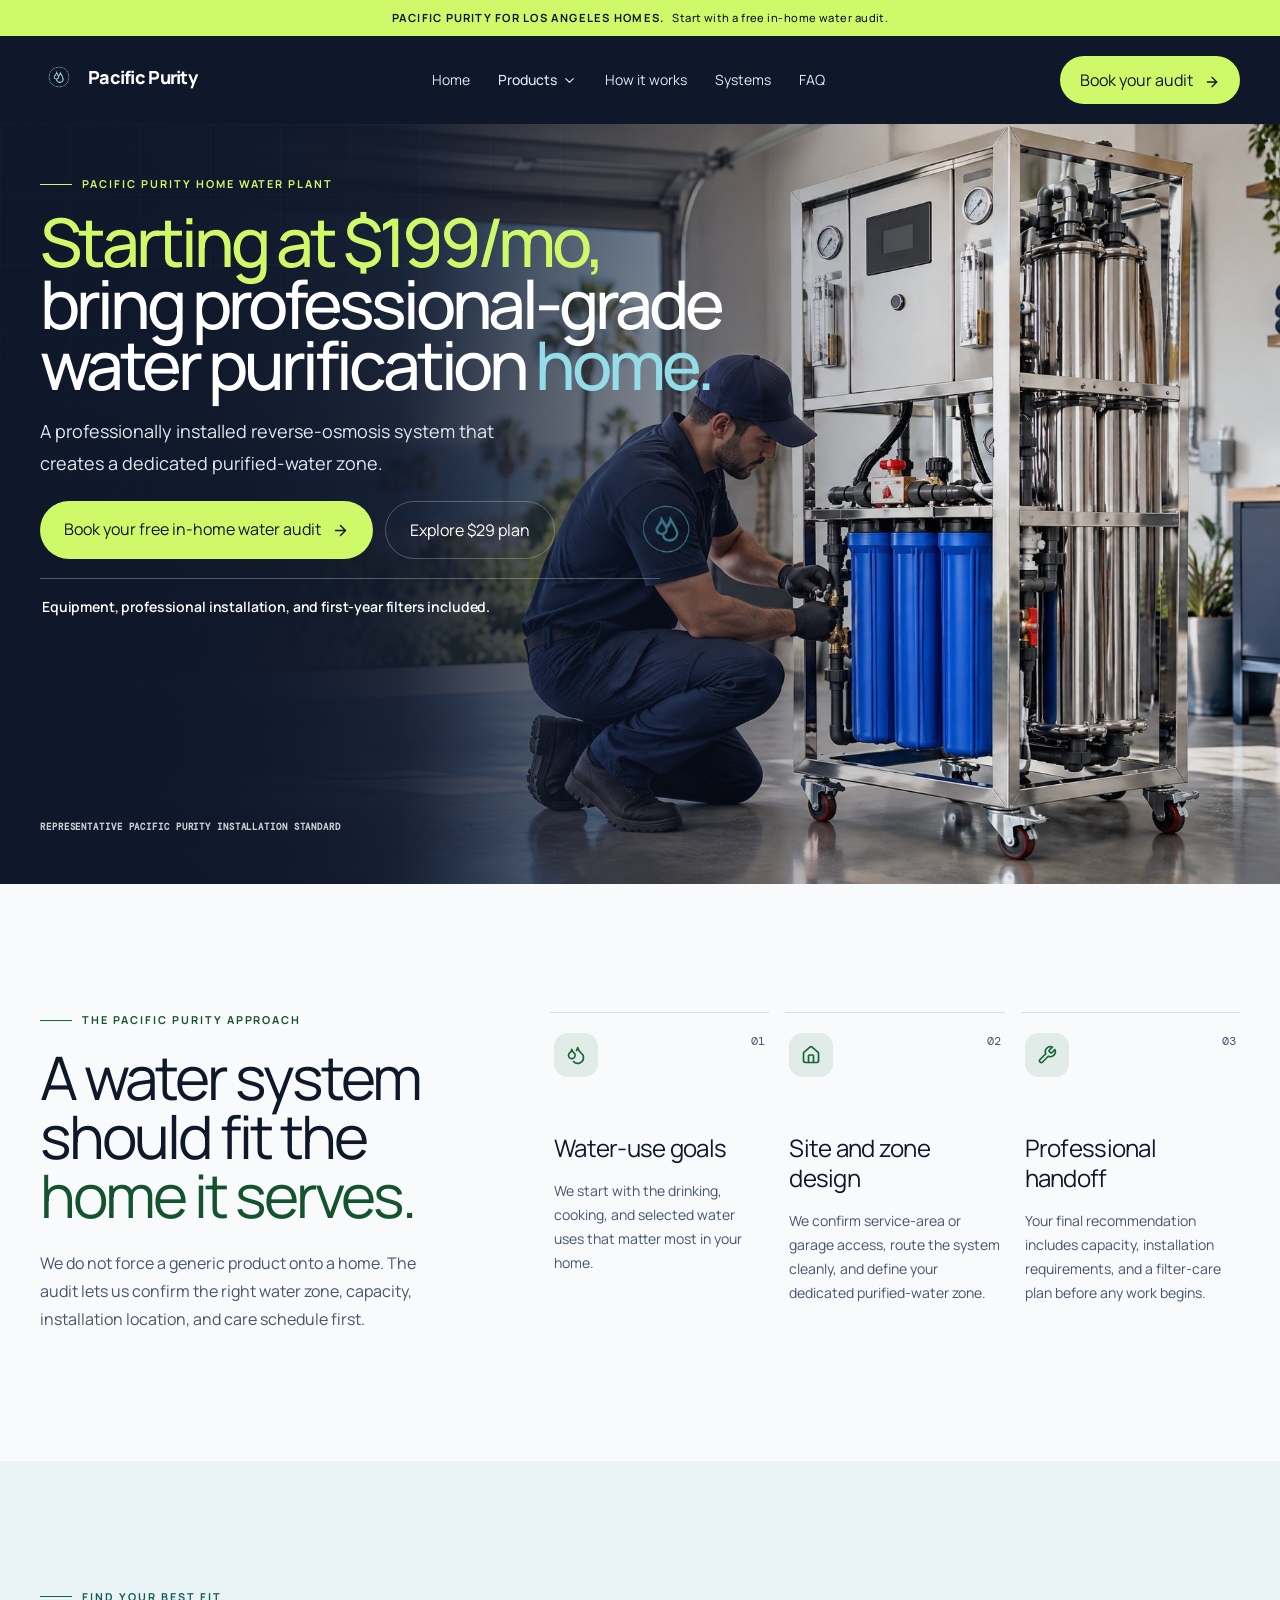
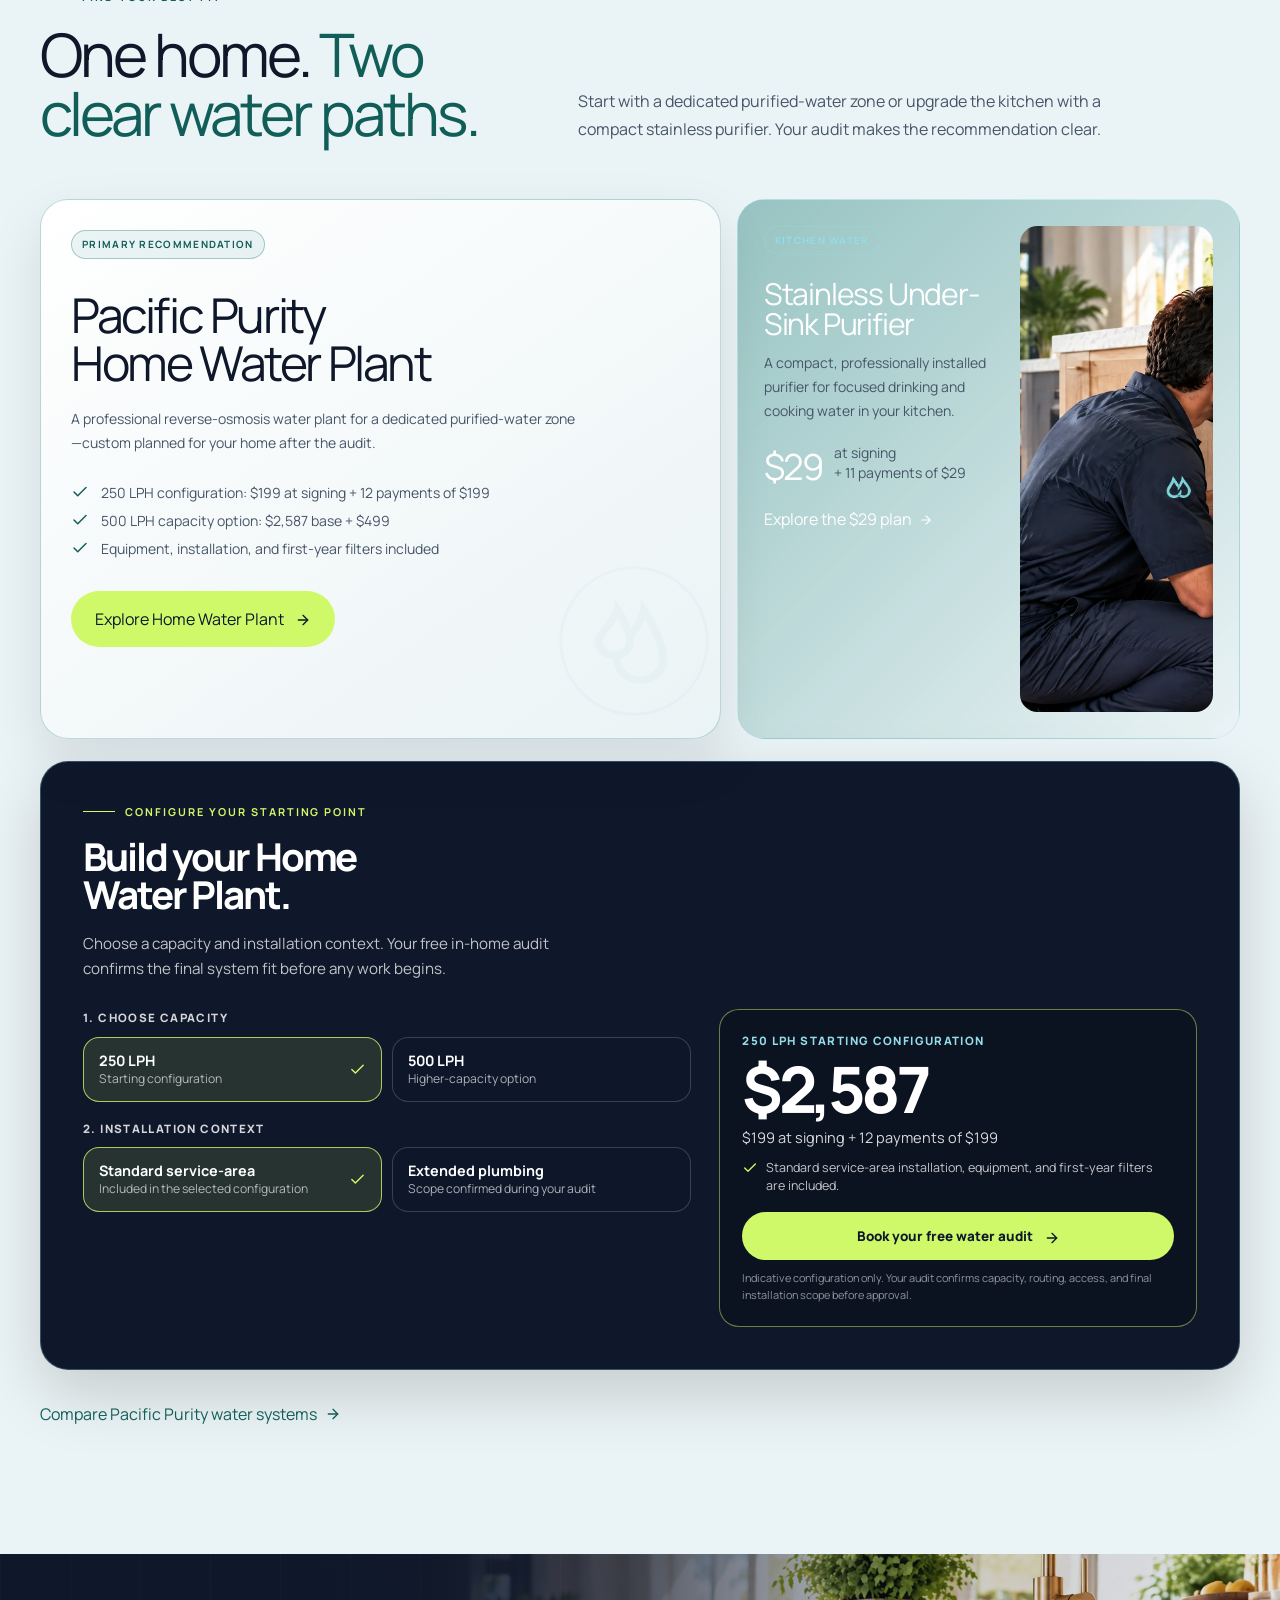
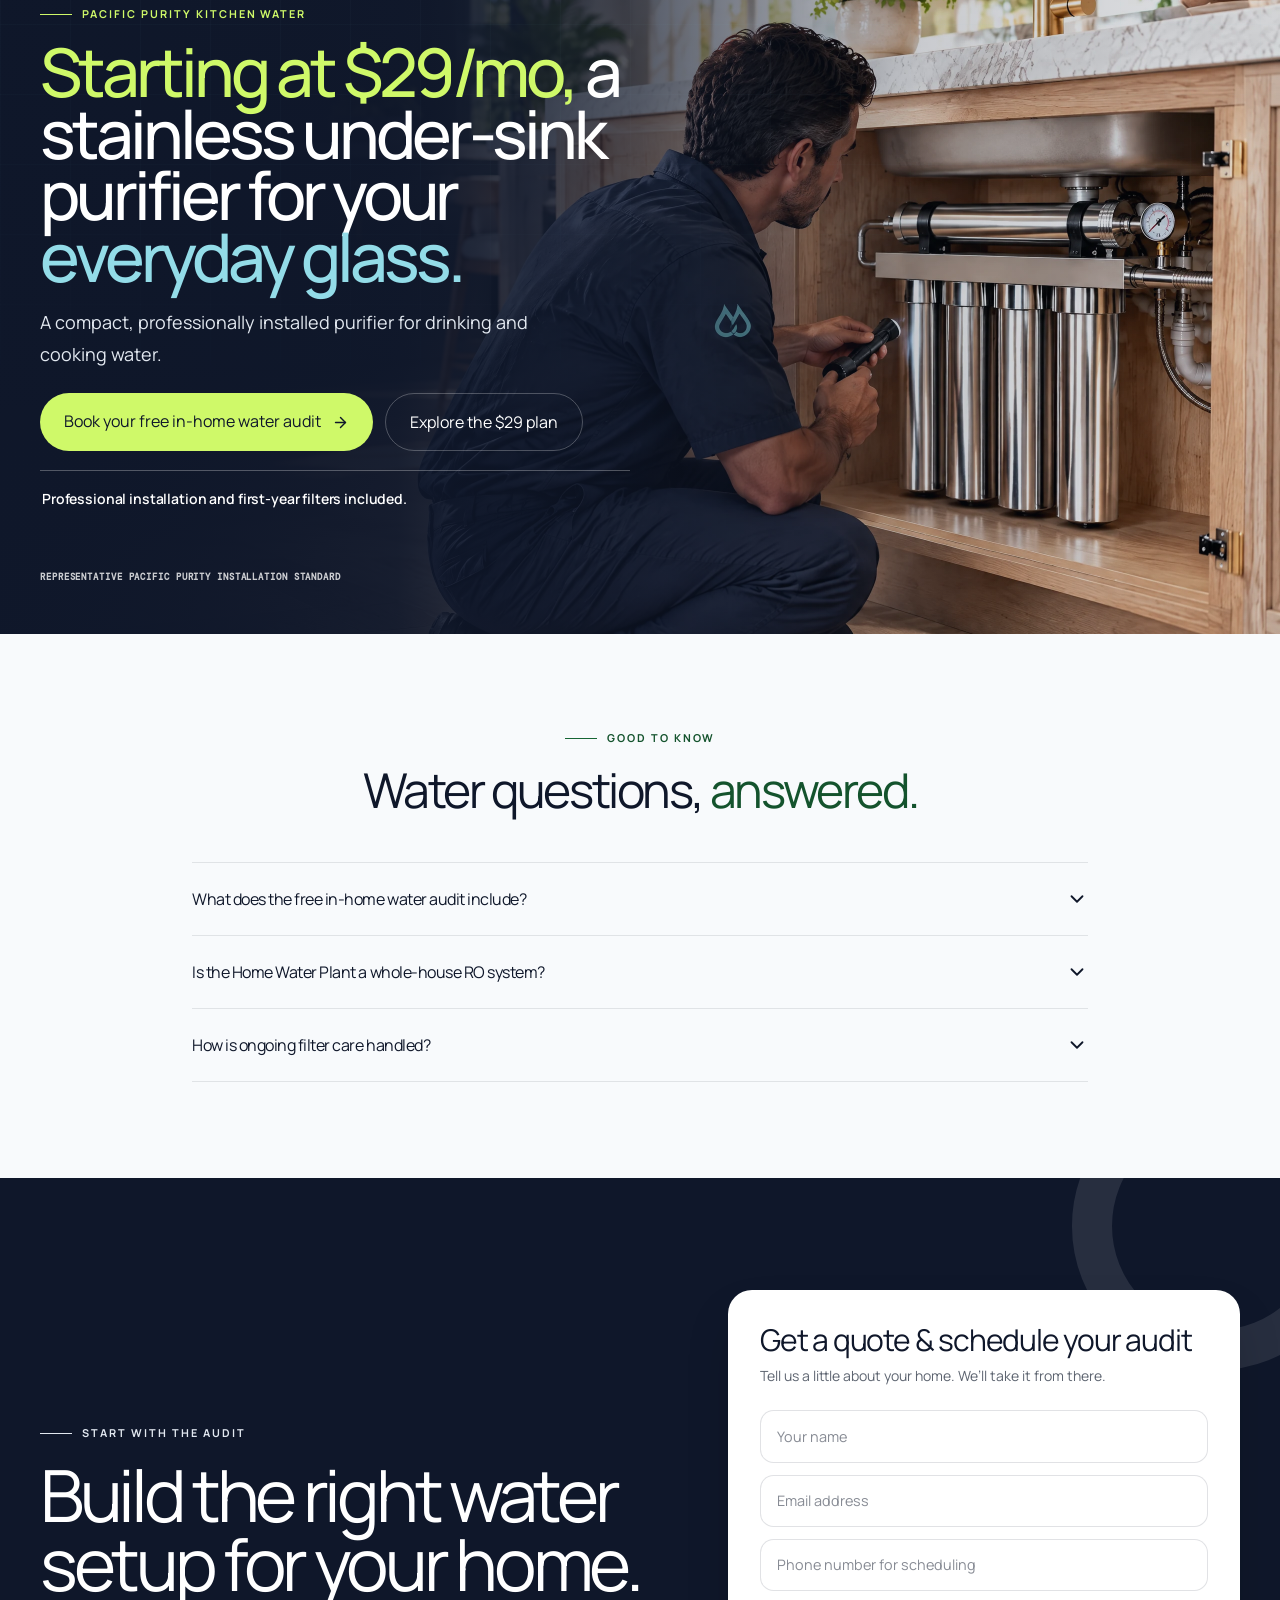
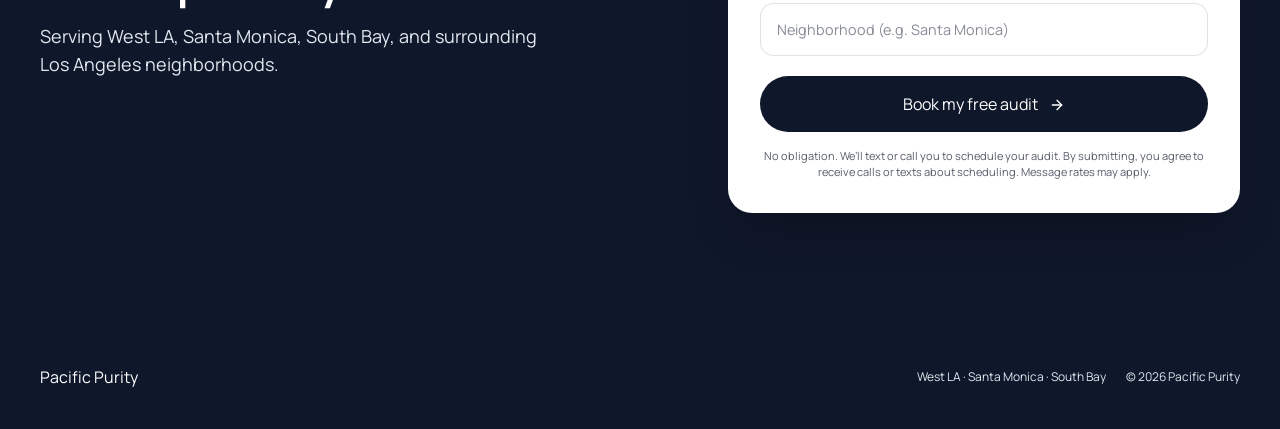
==== products/home-water-plant/index.html @ abddb2cb "Refresh Home Water Plant calculator route Refreshes the pre-rendered product route to the verified c" ====
<!doctype html>
<html lang="en-US">
  <head>
    <meta charset="UTF-8" />
    <meta name="viewport" content="width=device-width, initial-scale=1.0" />
    <meta name="theme-color" content="#0F172A" />
    <meta name="description" content="Pacific Purity installs 250 or 500 LPH Home Water Plants in Los Angeles. Start at $199/mo with $199 at signing + 12 payments of $199 ($2,587 total)." />
    
    
    <title>Home Water Plant 250/500 LPH in Los Angeles | Pacific Purity</title>
    <script type="module" crossorigin src="/assets/index-Bk1wmmDY.js"></script>
    <link rel="stylesheet" crossorigin href="/assets/index-Cd5z5xtG.css">
  
    <link rel="canonical" href="https://pacificpurity.com/products/home-water-plant" />
    <meta property="og:type" content="website" />
    <meta property="og:site_name" content="Pacific Purity" />
    <meta property="og:title" content="Home Water Plant 250/500 LPH in Los Angeles | Pacific Purity" />
    <meta property="og:description" content="Pacific Purity installs 250 or 500 LPH Home Water Plants in Los Angeles. Start at $199/mo with $199 at signing + 12 payments of $199 ($2,587 total)." />
    <meta property="og:url" content="https://pacificpurity.com/products/home-water-plant" />
    <meta property="og:image" content="https://pacificpurity.com/manus-storage/pacific-purity-home-water-plant-social.jpg" />
    <meta property="og:image:alt" content="Pacific Purity Home Water Plant" />
    <meta name="twitter:card" content="summary_large_image" />
    <meta name="twitter:title" content="Home Water Plant 250/500 LPH in Los Angeles | Pacific Purity" />
    <meta name="twitter:description" content="Pacific Purity installs 250 or 500 LPH Home Water Plants in Los Angeles. Start at $199/mo with $199 at signing + 12 payments of $199 ($2,587 total)." />
    <meta name="twitter:image" content="https://pacificpurity.com/manus-storage/pacific-purity-home-water-plant-social.jpg" />
    <script type="application/ld+json">{"@context":"https://schema.org","@graph":[{"@type":"Organization","@id":"https://pacificpurity.com/#organization","name":"Pacific Purity","url":"https://pacificpurity.com","logo":"https://pacificpurity.com/manus-storage/pacific-purity-double-droplet.png","areaServed":["Los Angeles","West Los Angeles","Santa Monica","South Bay"],"description":"Pacific Purity designs and installs residential water purification and water-treatment systems for Los Angeles homes."},{"@type":"Service","name":"Pacific Purity Home Water Plant installation","serviceType":"Residential water purification installation","provider":{"@id":"https://pacificpurity.com/#organization"},"areaServed":["Los Angeles","West Los Angeles","Santa Monica","South Bay"],"description":"Pacific Purity installs 250 or 500 LPH Home Water Plants in Los Angeles. Start at $199/mo with $199 at signing + 12 payments of $199 ($2,587 total).","offers":{"@type":"Offer","price":"2587","priceCurrency":"USD","availability":"https://schema.org/InStock","description":"Home Water Plant 250 LPH: $199 at signing plus 12 payments of $199, $2,587 total. Professional installation and first-year filters included.","url":"https://pacificpurity.com/products/home-water-plant"}},{"@type":"Product","name":"Pacific Purity Home Water Plant","description":"A professionally installed residential reverse-osmosis system for a dedicated purified-water zone, configured after an in-home water audit.","image":"https://pacificpurity.com/manus-storage/pacific-purity-home-water-plant-social.jpg","category":"Residential water purification system","brand":{"@id":"https://pacificpurity.com/#organization"},"additionalProperty":[{"@type":"PropertyValue","name":"Capacity options","value":"250 LPH or 500 LPH"},{"@type":"PropertyValue","name":"Installation","value":"Professional in-home installation"},{"@type":"PropertyValue","name":"Included filter care","value":"First year of filters included"},{"@type":"PropertyValue","name":"Water coverage","value":"Dedicated purified-water zone selected during the audit"}],"offers":[{"@type":"Offer","name":"Home Water Plant 250 LPH","price":"2587","priceCurrency":"USD","availability":"https://schema.org/InStock","itemCondition":"https://schema.org/NewCondition","description":"$199 at signing plus 12 payments of $199; $2,587 total. Equipment, professional installation, and first-year filters included.","url":"https://pacificpurity.com/products/home-water-plant"},{"@type":"Offer","name":"Home Water Plant 500 LPH Capacity Option","price":"3086","priceCurrency":"USD","availability":"https://schema.org/InStock","itemCondition":"https://schema.org/NewCondition","description":"$2,587 base configuration plus a $499 500 LPH capacity option; $3,086 total. Selected after the in-home audit and customer approval.","url":"https://pacificpurity.com/products/home-water-plant"}]},{"@type":"BreadcrumbList","itemListElement":[{"@type":"ListItem","position":1,"name":"Home","item":"https://pacificpurity.com/"},{"@type":"ListItem","position":2,"name":"Home Water Plant 250/500 LPH in Los Angeles","item":"https://pacificpurity.com/products/home-water-plant"}]},{"@type":"FAQPage","mainEntity":[{"@type":"Question","name":"Does the Home Water Plant purify every fixture in my house?","acceptedAnswer":{"@type":"Answer","text":"The Pacific Purity Home Water Plant creates a dedicated purified-water zone. During the in-home audit, we confirm which fixtures and uses belong in that zone and design the route around your home."}},{"@type":"Question","name":"How do I choose 250 LPH or 500 LPH?","acceptedAnswer":{"@type":"Answer","text":"Your audit reviews the selected water uses, plumbing route, available service space, and water conditions. We recommend 250 LPH or 500 LPH only after evaluating the home."}},{"@type":"Question","name":"How is the 500 LPH capacity option priced?","acceptedAnswer":{"@type":"Answer","text":"The 500 LPH capacity option is $2,587 for the 250 LPH base configuration plus $499 for capacity, or $3,086 total. It is selected only after the audit and your approval."}}]}]}</script>
  </head>
  <body>
    <div id="root"></div>
  </body>
</html>
---- assets/index-Cd5z5xtG.css ----
@import"https://fonts.googleapis.com/css2?family=DM+Mono:wght@400;500&family=Manrope:wght@400;500;600;700;800&display=swap";@layer components;@layer properties{@supports (((-webkit-hyphens:none)) and (not (margin-trim:inline))) or ((-moz-orient:inline) and (not (color:rgb(from red r g b)))){*,:before,:after,::backdrop{--tw-divide-y-reverse:0;--tw-border-style:solid;--tw-leading:initial;--tw-font-weight:initial;--tw-tracking:initial;--tw-shadow:0 0 #0000;--tw-shadow-color:initial;--tw-shadow-alpha:100%;--tw-inset-shadow:0 0 #0000;--tw-inset-shadow-color:initial;--tw-inset-shadow-alpha:100%;--tw-ring-color:initial;--tw-ring-shadow:0 0 #0000;--tw-inset-ring-color:initial;--tw-inset-ring-shadow:0 0 #0000;--tw-ring-inset:initial;--tw-ring-offset-width:0px;--tw-ring-offset-color:#fff;--tw-ring-offset-shadow:0 0 #0000;--tw-blur:initial;--tw-brightness:initial;--tw-contrast:initial;--tw-grayscale:initial;--tw-hue-rotate:initial;--tw-invert:initial;--tw-opacity:initial;--tw-saturate:initial;--tw-sepia:initial;--tw-drop-shadow:initial;--tw-drop-shadow-color:initial;--tw-drop-shadow-alpha:100%;--tw-drop-shadow-size:initial;--tw-backdrop-blur:initial;--tw-backdrop-brightness:initial;--tw-backdrop-contrast:initial;--tw-backdrop-grayscale:initial;--tw-backdrop-hue-rotate:initial;--tw-backdrop-invert:initial;--tw-backdrop-opacity:initial;--tw-backdrop-saturate:initial;--tw-backdrop-sepia:initial;--tw-translate-x:0;--tw-translate-y:0;--tw-translate-z:0;--tw-animation-delay:0s;--tw-animation-direction:normal;--tw-animation-duration:initial;--tw-animation-fill-mode:none;--tw-animation-iteration-count:1;--tw-enter-blur:0;--tw-enter-opacity:1;--tw-enter-rotate:0;--tw-enter-scale:1;--tw-enter-translate-x:0;--tw-enter-translate-y:0;--tw-exit-blur:0;--tw-exit-opacity:1;--tw-exit-rotate:0;--tw-exit-scale:1;--tw-exit-translate-x:0;--tw-exit-translate-y:0}}}@layer theme{:root,:host{--color-slate-600:oklch(44.6% .043 257.281);--color-white:#fff;--spacing:.25rem;--container-sm:24rem;--container-md:28rem;--container-lg:32rem;--container-xl:36rem;--container-2xl:42rem;--container-4xl:56rem;--container-5xl:64rem;--container-7xl:80rem;--text-xs:.75rem;--text-xs--line-height:calc(1 / .75);--text-sm:.875rem;--text-sm--line-height:calc(1.25 / .875);--text-base:1rem;--text-base--line-height: 1.5 ;--text-lg:1.125rem;--text-lg--line-height:calc(1.75 / 1.125);--text-xl:1.25rem;--text-xl--line-height:calc(1.75 / 1.25);--text-2xl:1.5rem;--text-2xl--line-height:calc(2 / 1.5);--text-3xl:1.875rem;--text-3xl--line-height: 1.2 ;--text-4xl:2.25rem;--text-4xl--line-height:calc(2.5 / 2.25);--text-5xl:3rem;--text-5xl--line-height:1;--text-6xl:3.75rem;--text-6xl--line-height:1;--text-7xl:4.5rem;--text-7xl--line-height:1;--text-8xl:6rem;--text-8xl--line-height:1;--font-weight-medium:500;--font-weight-semibold:600;--font-weight-bold:700;--leading-tight:1.25;--radius-2xl:1rem;--radius-3xl:1.5rem;--blur-md:12px;--default-transition-duration:.15s;--default-transition-timing-function:cubic-bezier(.4, 0, .2, 1);--default-font-family:"Manrope", sans-serif;--default-mono-font-family:"DM Mono", monospace}}@layer base{*,:after,:before,::backdrop{box-sizing:border-box;border:0 solid;margin:0;padding:0}::file-selector-button{box-sizing:border-box;border:0 solid;margin:0;padding:0}html,:host{-webkit-text-size-adjust:100%;tab-size:4;line-height:1.5;font-family:var(--default-font-family,-apple-system, BlinkMacSystemFont, "Segoe UI", Roboto, "Helvetica Neue", "Noto Sans", Arial, sans-serif, "Apple Color Emoji", "Segoe UI Emoji", "Segoe UI Symbol", "Noto Color Emoji");font-feature-settings:var(--default-font-feature-settings,normal);font-variation-settings:var(--default-font-variation-settings,normal);-webkit-tap-highlight-color:transparent}hr{height:0;color:inherit;border-top-width:1px}abbr:where([title]){-webkit-text-decoration:underline dotted;text-decoration:underline dotted}h1,h2,h3,h4,h5,h6{font-size:inherit;font-weight:inherit}a{color:inherit;-webkit-text-decoration:inherit;text-decoration:inherit}b,strong{font-weight:bolder}code,kbd,samp,pre{font-family:var(--default-mono-font-family,ui-monospace, SFMono-Regular, Menlo, Monaco, Consolas, "Liberation Mono", "Courier New", monospace);font-feature-settings:var(--default-mono-font-feature-settings,normal);font-variation-settings:var(--default-mono-font-variation-settings,normal);font-size:1em}small{font-size:80%}sub,sup{vertical-align:baseline;font-size:75%;line-height:0;position:relative}sub{bottom:-.25em}sup{top:-.5em}table{text-indent:0;border-color:inherit;border-collapse:collapse}:-moz-focusring:where(:not(iframe)){outline:auto}progress{vertical-align:baseline}summary{display:list-item}ol,ul,menu{list-style:none}img,svg,video,canvas,audio,iframe,embed,object{vertical-align:middle;display:block}img,video{max-width:100%;height:auto}button,input,select,optgroup,textarea{font:inherit;font-feature-settings:inherit;font-variation-settings:inherit;letter-spacing:inherit;color:inherit;opacity:1;background-color:#0000;border-radius:0}::file-selector-button{font:inherit;font-feature-settings:inherit;font-variation-settings:inherit;letter-spacing:inherit;color:inherit;opacity:1;background-color:#0000;border-radius:0}:where(select:is([multiple],[size])) optgroup{font-weight:bolder}:where(select:is([multiple],[size])) optgroup option{padding-inline-start:20px}::file-selector-button{margin-inline-end:4px}::placeholder{opacity:1}@supports (not ((-webkit-appearance:-apple-pay-button))) or (contain-intrinsic-size:1px){::placeholder{color:currentColor}@supports (color:color-mix(in lab,red,red)){::placeholder{color:color-mix(in oklab,currentcolor 50%,transparent)}}}textarea{resize:vertical}::-webkit-search-decoration{-webkit-appearance:none}::-webkit-date-and-time-value{min-height:1lh;text-align:inherit}::-webkit-datetime-edit{display:inline-flex}::-webkit-datetime-edit-fields-wrapper{padding:0}::-webkit-datetime-edit{padding-block:0}::-webkit-datetime-edit-year-field{padding-block:0}::-webkit-datetime-edit-month-field{padding-block:0}::-webkit-datetime-edit-day-field{padding-block:0}::-webkit-datetime-edit-hour-field{padding-block:0}::-webkit-datetime-edit-minute-field{padding-block:0}::-webkit-datetime-edit-second-field{padding-block:0}::-webkit-datetime-edit-millisecond-field{padding-block:0}::-webkit-datetime-edit-meridiem-field{padding-block:0}::-webkit-calendar-picker-indicator{line-height:1}:-moz-ui-invalid{box-shadow:none}button,input:where([type=button],[type=reset],[type=submit]){appearance:button}::file-selector-button{appearance:button}::-webkit-inner-spin-button{height:auto}::-webkit-outer-spin-button{height:auto}[hidden]:where(:not([hidden=until-found])){display:none!important}}@layer utilities{.absolute{position:absolute}.relative{position:relative}.inset-0{inset:0}.-top-24{top:calc(var(--spacing) * -24)}.-right-20{right:calc(var(--spacing) * -20)}.bottom-6{bottom:calc(var(--spacing) * 6)}.left-4{left:calc(var(--spacing) * 4)}.isolate{isolation:isolate}.z-10{z-index:10}.mx-5{margin-inline:calc(var(--spacing) * 5)}.mx-auto{margin-inline:auto}.mt-2{margin-top:calc(var(--spacing) * 2)}.mt-3{margin-top:calc(var(--spacing) * 3)}.mt-4{margin-top:calc(var(--spacing) * 4)}.mt-5{margin-top:calc(var(--spacing) * 5)}.mt-6{margin-top:calc(var(--spacing) * 6)}.mt-7{margin-top:calc(var(--spacing) * 7)}.mt-8{margin-top:calc(var(--spacing) * 8)}.mt-9{margin-top:calc(var(--spacing) * 9)}.mt-10{margin-top:calc(var(--spacing) * 10)}.mt-12{margin-top:calc(var(--spacing) * 12)}.mt-14{margin-top:calc(var(--spacing) * 14)}.mb-1{margin-bottom:var(--spacing)}.mb-2{margin-bottom:calc(var(--spacing) * 2)}.mb-4{margin-bottom:calc(var(--spacing) * 4)}.mb-14{margin-bottom:calc(var(--spacing) * 14)}.ml-1{margin-left:var(--spacing)}.ml-2{margin-left:calc(var(--spacing) * 2)}.block{display:block}.flex{display:flex}.grid{display:grid}.hidden{display:none}.inline{display:inline}.inline-block{display:inline-block}.inline-flex{display:inline-flex}.aspect-\[4\/3\]{aspect-ratio:4/3}.h-14{height:calc(var(--spacing) * 14)}.h-72{height:calc(var(--spacing) * 72)}.h-px{height:1px}.min-h-screen{min-height:100vh}.w-12{width:calc(var(--spacing) * 12)}.w-14{width:calc(var(--spacing) * 14)}.w-72{width:calc(var(--spacing) * 72)}.w-full{width:100%}.max-w-2xl{max-width:var(--container-2xl)}.max-w-4xl{max-width:var(--container-4xl)}.max-w-5xl{max-width:var(--container-5xl)}.max-w-7xl{max-width:var(--container-7xl)}.max-w-\[640px\]{max-width:640px}.max-w-lg{max-width:var(--container-lg)}.max-w-md{max-width:var(--container-md)}.max-w-sm{max-width:var(--container-sm)}.max-w-xl{max-width:var(--container-xl)}.shrink-0{flex-shrink:0}.rotate-180{rotate:180deg}.flex-col{flex-direction:column}.flex-wrap{flex-wrap:wrap}.place-items-center{place-items:center}.items-center{align-items:center}.items-end{align-items:flex-end}.items-start{align-items:flex-start}.justify-between{justify-content:space-between}.justify-center{justify-content:center}.gap-2{gap:calc(var(--spacing) * 2)}.gap-3{gap:calc(var(--spacing) * 3)}.gap-4{gap:calc(var(--spacing) * 4)}.gap-5{gap:calc(var(--spacing) * 5)}.gap-6{gap:calc(var(--spacing) * 6)}.gap-7{gap:calc(var(--spacing) * 7)}.gap-8{gap:calc(var(--spacing) * 8)}.gap-10{gap:calc(var(--spacing) * 10)}.gap-12{gap:calc(var(--spacing) * 12)}.gap-x-6{column-gap:calc(var(--spacing) * 6)}.gap-y-3{row-gap:calc(var(--spacing) * 3)}:where(.divide-y>:not(:last-child)){--tw-divide-y-reverse:0;border-bottom-style:var(--tw-border-style);border-top-style:var(--tw-border-style);border-top-width:calc(1px * var(--tw-divide-y-reverse));border-bottom-width:calc(1px * calc(1 - var(--tw-divide-y-reverse)))}:where(.divide-ink\/10>:not(:last-child)){border-color:#0f172a1a}.overflow-hidden{overflow:hidden}.overflow-x-hidden{overflow-x:hidden}.rounded-2xl{border-radius:var(--radius-2xl)}.rounded-3xl{border-radius:var(--radius-3xl)}.rounded-\[2rem\]{border-radius:2rem}.rounded-full{border-radius:3.40282e38px}.border{border-style:var(--tw-border-style);border-width:1px}.border-\[40px\]{border-style:var(--tw-border-style);border-width:40px}.border-y{border-block-style:var(--tw-border-style);border-block-width:1px}.border-ink\/10{border-color:#0f172a1a}.border-white\/10{border-color:#ffffff1a}@supports (color:color-mix(in lab,red,red)){.border-white\/10{border-color:color-mix(in oklab,var(--color-white) 10%,transparent)}}.border-white\/15{border-color:#ffffff26}@supports (color:color-mix(in lab,red,red)){.border-white\/15{border-color:color-mix(in oklab,var(--color-white) 15%,transparent)}}.border-white\/20{border-color:#fff3}@supports (color:color-mix(in lab,red,red)){.border-white\/20{border-color:color-mix(in oklab,var(--color-white) 20%,transparent)}}.border-white\/25{border-color:#ffffff40}@supports (color:color-mix(in lab,red,red)){.border-white\/25{border-color:color-mix(in oklab,var(--color-white) 25%,transparent)}}.bg-blue{background-color:#0f766e}.bg-blue\/40{background-color:#0f766e66}.bg-coral{background-color:#166534}.bg-cream{background-color:#f8fafc}.bg-cyan{background-color:#93dce8}.bg-ink{background-color:#0f172a}.bg-ink\/75{background-color:#0f172abf}.bg-ink\/95{background-color:#0f172af2}.bg-lime{background-color:#cff969}.bg-white{background-color:var(--color-white)}.bg-white\/70{background-color:#ffffffb3}@supports (color:color-mix(in lab,red,red)){.bg-white\/70{background-color:color-mix(in oklab,var(--color-white) 70%,transparent)}}.object-cover{object-fit:cover}.p-3{padding:calc(var(--spacing) * 3)}.p-4{padding:calc(var(--spacing) * 4)}.p-5{padding:calc(var(--spacing) * 5)}.p-6{padding:calc(var(--spacing) * 6)}.px-4{padding-inline:calc(var(--spacing) * 4)}.px-5{padding-inline:calc(var(--spacing) * 5)}.px-6{padding-inline:calc(var(--spacing) * 6)}.py-3{padding-block:calc(var(--spacing) * 3)}.py-4{padding-block:calc(var(--spacing) * 4)}.py-5{padding-block:calc(var(--spacing) * 5)}.py-6{padding-block:calc(var(--spacing) * 6)}.py-8{padding-block:calc(var(--spacing) * 8)}.py-10{padding-block:calc(var(--spacing) * 10)}.py-16{padding-block:calc(var(--spacing) * 16)}.py-20{padding-block:calc(var(--spacing) * 20)}.py-24{padding-block:calc(var(--spacing) * 24)}.pt-0{padding-top:0}.pt-20{padding-top:calc(var(--spacing) * 20)}.pb-6{padding-bottom:calc(var(--spacing) * 6)}.pb-20{padding-bottom:calc(var(--spacing) * 20)}.pb-24{padding-bottom:calc(var(--spacing) * 24)}.text-center{text-align:center}.text-left{text-align:left}.font-display{font-family:Manrope,sans-serif}.font-mono{font-family:DM Mono,monospace}.text-2xl{font-size:var(--text-2xl);line-height:var(--tw-leading,var(--text-2xl--line-height))}.text-3xl{font-size:var(--text-3xl);line-height:var(--tw-leading,var(--text-3xl--line-height))}.text-4xl{font-size:var(--text-4xl);line-height:var(--tw-leading,var(--text-4xl--line-height))}.text-5xl{font-size:var(--text-5xl);line-height:var(--tw-leading,var(--text-5xl--line-height))}.text-6xl{font-size:var(--text-6xl);line-height:var(--tw-leading,var(--text-6xl--line-height))}.text-base{font-size:var(--text-base);line-height:var(--tw-leading,var(--text-base--line-height))}.text-lg{font-size:var(--text-lg);line-height:var(--tw-leading,var(--text-lg--line-height))}.text-sm{font-size:var(--text-sm);line-height:var(--tw-leading,var(--text-sm--line-height))}.text-xl{font-size:var(--text-xl);line-height:var(--tw-leading,var(--text-xl--line-height))}.text-xs{font-size:var(--text-xs);line-height:var(--tw-leading,var(--text-xs--line-height))}.text-\[11px\]{font-size:11px}.leading-5{--tw-leading:calc(var(--spacing) * 5);line-height:calc(var(--spacing) * 5)}.leading-6{--tw-leading:calc(var(--spacing) * 6);line-height:calc(var(--spacing) * 6)}.leading-7{--tw-leading:calc(var(--spacing) * 7);line-height:calc(var(--spacing) * 7)}.leading-8{--tw-leading:calc(var(--spacing) * 8);line-height:calc(var(--spacing) * 8)}.leading-\[\.92\]{--tw-leading:.92;line-height:.92}.leading-\[\.93\]{--tw-leading:.93;line-height:.93}.leading-\[\.95\]{--tw-leading:.95;line-height:.95}.leading-\[\.98\]{--tw-leading:.98;line-height:.98}.leading-\[0\.94\]{--tw-leading:.94;line-height:.94}.leading-\[0\.98\]{--tw-leading:.98;line-height:.98}.leading-none{--tw-leading:1;line-height:1}.leading-tight{--tw-leading:var(--leading-tight);line-height:var(--leading-tight)}.font-bold{--tw-font-weight:var(--font-weight-bold);font-weight:var(--font-weight-bold)}.font-medium{--tw-font-weight:var(--font-weight-medium);font-weight:var(--font-weight-medium)}.font-semibold{--tw-font-weight:var(--font-weight-semibold);font-weight:var(--font-weight-semibold)}.tracking-\[-\.03em\]{--tw-tracking:-.03em;letter-spacing:-.03em}.tracking-\[-\.04em\]{--tw-tracking:-.04em;letter-spacing:-.04em}.tracking-\[-\.05em\]{--tw-tracking:-.05em;letter-spacing:-.05em}.tracking-\[-\.06em\]{--tw-tracking:-.06em;letter-spacing:-.06em}.tracking-\[-0\.03em\]{--tw-tracking:-.03em;letter-spacing:-.03em}.tracking-\[-0\.04em\]{--tw-tracking:-.04em;letter-spacing:-.04em}.tracking-\[-0\.05em\]{--tw-tracking:-.05em;letter-spacing:-.05em}.tracking-\[-0\.06em\]{--tw-tracking:-.06em;letter-spacing:-.06em}.tracking-\[\.16em\]{--tw-tracking:.16em;letter-spacing:.16em}.text-blue{color:#0f766e}.text-coral{color:#166534}.text-cyan{color:#93dce8}.text-ink{color:#0f172a}.text-ink\/40{color:#0f172a66}.text-ink\/55{color:#0f172a8c}.text-ink\/60{color:#0f172a99}.text-ink\/65{color:#0f172aa6}.text-lime{color:#cff969}.text-slate-600{color:var(--color-slate-600)}.text-white{color:var(--color-white)}.text-white\/25{color:#ffffff40}@supports (color:color-mix(in lab,red,red)){.text-white\/25{color:color-mix(in oklab,var(--color-white) 25%,transparent)}}.text-white\/45{color:#ffffff73}@supports (color:color-mix(in lab,red,red)){.text-white\/45{color:color-mix(in oklab,var(--color-white) 45%,transparent)}}.text-white\/50{color:#ffffff80}@supports (color:color-mix(in lab,red,red)){.text-white\/50{color:color-mix(in oklab,var(--color-white) 50%,transparent)}}.text-white\/55{color:#ffffff8c}@supports (color:color-mix(in lab,red,red)){.text-white\/55{color:color-mix(in oklab,var(--color-white) 55%,transparent)}}.text-white\/60{color:#fff9}@supports (color:color-mix(in lab,red,red)){.text-white\/60{color:color-mix(in oklab,var(--color-white) 60%,transparent)}}.text-white\/65{color:#ffffffa6}@supports (color:color-mix(in lab,red,red)){.text-white\/65{color:color-mix(in oklab,var(--color-white) 65%,transparent)}}.text-white\/70{color:#ffffffb3}@supports (color:color-mix(in lab,red,red)){.text-white\/70{color:color-mix(in oklab,var(--color-white) 70%,transparent)}}.text-white\/75{color:#ffffffbf}@supports (color:color-mix(in lab,red,red)){.text-white\/75{color:color-mix(in oklab,var(--color-white) 75%,transparent)}}.text-white\/80{color:#fffc}@supports (color:color-mix(in lab,red,red)){.text-white\/80{color:color-mix(in oklab,var(--color-white) 80%,transparent)}}.uppercase{text-transform:uppercase}.opacity-35{opacity:.35}.opacity-50{opacity:.5}.opacity-60{opacity:.6}.shadow-2xl{--tw-shadow:0 25px 50px -12px var(--tw-shadow-color,#00000040);box-shadow:var(--tw-inset-shadow),var(--tw-inset-ring-shadow),var(--tw-ring-offset-shadow),var(--tw-ring-shadow),var(--tw-shadow)}.filter{filter:var(--tw-blur,) var(--tw-brightness,) var(--tw-contrast,) var(--tw-grayscale,) var(--tw-hue-rotate,) var(--tw-invert,) var(--tw-saturate,) var(--tw-sepia,) var(--tw-drop-shadow,)}.backdrop-blur-md{--tw-backdrop-blur:blur(var(--blur-md));-webkit-backdrop-filter:var(--tw-backdrop-blur,) var(--tw-backdrop-brightness,) var(--tw-backdrop-contrast,) var(--tw-backdrop-grayscale,) var(--tw-backdrop-hue-rotate,) var(--tw-backdrop-invert,) var(--tw-backdrop-opacity,) var(--tw-backdrop-saturate,) var(--tw-backdrop-sepia,);backdrop-filter:var(--tw-backdrop-blur,) var(--tw-backdrop-brightness,) var(--tw-backdrop-contrast,) var(--tw-backdrop-grayscale,) var(--tw-backdrop-hue-rotate,) var(--tw-backdrop-invert,) var(--tw-backdrop-opacity,) var(--tw-backdrop-saturate,) var(--tw-backdrop-sepia,)}.transition{transition-property:color,background-color,border-color,outline-color,text-decoration-color,fill,stroke,--tw-gradient-from,--tw-gradient-via,--tw-gradient-to,opacity,box-shadow,transform,translate,scale,rotate,filter,-webkit-backdrop-filter,backdrop-filter,display,content-visibility,overlay,pointer-events;transition-timing-function:var(--tw-ease,var(--default-transition-timing-function));transition-duration:var(--tw-duration,var(--default-transition-duration))}.transition-transform{transition-property:transform,translate,scale,rotate;transition-timing-function:var(--tw-ease,var(--default-transition-timing-function));transition-duration:var(--tw-duration,var(--default-transition-duration))}@media(hover:hover){.hover\:-translate-y-0\.5:hover{--tw-translate-y:calc(var(--spacing) * -.5);translate:var(--tw-translate-x) var(--tw-translate-y)}.hover\:-translate-y-1:hover{--tw-translate-y:calc(var(--spacing) * -1);translate:var(--tw-translate-x) var(--tw-translate-y)}.hover\:border-cyan:hover{border-color:#93dce8}.hover\:bg-blue:hover{background-color:#0f766e}.hover\:bg-white:hover{background-color:var(--color-white)}.hover\:text-cyan:hover{color:#93dce8}.hover\:text-lime:hover{color:#cff969}}@media(min-width:40rem){.sm\:left-10{left:calc(var(--spacing) * 10)}.sm\:block{display:block}.sm\:flex{display:flex}.sm\:grid-cols-2{grid-template-columns:repeat(2,minmax(0,1fr))}.sm\:grid-cols-3{grid-template-columns:repeat(3,minmax(0,1fr))}.sm\:flex-row{flex-direction:row}.sm\:items-center{align-items:center}.sm\:p-8{padding:calc(var(--spacing) * 8)}.sm\:text-5xl{font-size:var(--text-5xl);line-height:var(--tw-leading,var(--text-5xl--line-height))}.sm\:text-6xl{font-size:var(--text-6xl);line-height:var(--tw-leading,var(--text-6xl--line-height))}.sm\:text-7xl{font-size:var(--text-7xl);line-height:var(--tw-leading,var(--text-7xl--line-height))}.sm\:text-8xl{font-size:var(--text-8xl);line-height:var(--tw-leading,var(--text-8xl--line-height))}}@media(min-width:64rem){.lg\:grid-cols-1{grid-template-columns:repeat(1,minmax(0,1fr))}.lg\:grid-cols-2{grid-template-columns:repeat(2,minmax(0,1fr))}.lg\:grid-cols-4{grid-template-columns:repeat(4,minmax(0,1fr))}.lg\:grid-cols-\[\.8fr_1\.2fr\]{grid-template-columns:.8fr 1.2fr}.lg\:grid-cols-\[\.9fr_1\.1fr\]{grid-template-columns:.9fr 1.1fr}.lg\:grid-cols-\[\.72fr_1\.28fr\]{grid-template-columns:.72fr 1.28fr}.lg\:grid-cols-\[\.75fr_1\.25fr\]{grid-template-columns:.75fr 1.25fr}.lg\:grid-cols-\[0\.74fr_1\.26fr\]{grid-template-columns:.74fr 1.26fr}.lg\:grid-cols-\[0\.75fr_1\.25fr\]{grid-template-columns:.75fr 1.25fr}.lg\:grid-cols-\[0\.78fr_1\.22fr\]{grid-template-columns:.78fr 1.22fr}.lg\:grid-cols-\[1\.1fr_\.9fr\]{grid-template-columns:1.1fr .9fr}.lg\:grid-cols-\[1\.02fr_\.98fr\]{grid-template-columns:1.02fr .98fr}.lg\:grid-cols-\[1\.15fr_\.85fr\]{grid-template-columns:1.15fr .85fr}.lg\:grid-cols-\[1fr_\.8fr\]{grid-template-columns:1fr .8fr}.lg\:grid-cols-\[1fr_\.75fr\]{grid-template-columns:1fr .75fr}.lg\:items-center{align-items:center}.lg\:items-end{align-items:flex-end}.lg\:gap-24{gap:calc(var(--spacing) * 24)}.lg\:px-10{padding-inline:calc(var(--spacing) * 10)}.lg\:py-20{padding-block:calc(var(--spacing) * 20)}.lg\:py-28{padding-block:calc(var(--spacing) * 28)}.lg\:py-32{padding-block:calc(var(--spacing) * 32)}.lg\:pt-24{padding-top:calc(var(--spacing) * 24)}.lg\:pb-28{padding-bottom:calc(var(--spacing) * 28)}}}@property --tw-animation-delay{syntax:"*";inherits:false;initial-value:0s}@property --tw-animation-direction{syntax:"*";inherits:false;initial-value:normal}@property --tw-animation-duration{syntax:"*";inherits:false}@property --tw-animation-fill-mode{syntax:"*";inherits:false;initial-value:none}@property --tw-animation-iteration-count{syntax:"*";inherits:false;initial-value:1}@property --tw-enter-blur{syntax:"*";inherits:false;initial-value:0}@property --tw-enter-opacity{syntax:"*";inherits:false;initial-value:1}@property --tw-enter-rotate{syntax:"*";inherits:false;initial-value:0}@property --tw-enter-scale{syntax:"*";inherits:false;initial-value:1}@property --tw-enter-translate-x{syntax:"*";inherits:false;initial-value:0}@property --tw-enter-translate-y{syntax:"*";inherits:false;initial-value:0}@property --tw-exit-blur{syntax:"*";inherits:false;initial-value:0}@property --tw-exit-opacity{syntax:"*";inherits:false;initial-value:1}@property --tw-exit-rotate{syntax:"*";inherits:false;initial-value:0}@property --tw-exit-scale{syntax:"*";inherits:false;initial-value:1}@property --tw-exit-translate-x{syntax:"*";inherits:false;initial-value:0}@property --tw-exit-translate-y{syntax:"*";inherits:false;initial-value:0}:root{--background:#f8fafc;--foreground:#0f172a;--radius:1rem}*{box-sizing:border-box}html{scroll-behavior:smooth}body{color:#0f172a;-webkit-font-smoothing:antialiased;background:#f8fafc;margin:0;font-family:Manrope,sans-serif}button,a,input{font:inherit}button{cursor:pointer}a{color:inherit;text-decoration:none}.font-display{font-family:Manrope,sans-serif}.font-mono{font-family:DM Mono,monospace}.announcement{z-index:30;color:#0f172a;letter-spacing:.11em;text-transform:uppercase;background:#cff969;justify-content:center;align-items:center;gap:.5rem;min-height:36px;padding:.55rem 1rem;font-size:.7rem;font-weight:700;display:flex;position:relative}.announcement span{opacity:.6;letter-spacing:.04em;text-transform:none;font-weight:500;display:none}@media(min-width:640px){.announcement span{display:inline}}.nav-link{transition:color .2s;position:relative}.nav-link:hover{color:#cff969}.menu-group-label{color:#ffffff59;letter-spacing:.16em;text-transform:uppercase;font-size:10px;font-weight:700}.products-menu{position:relative}.products-menu-trigger{color:#ffffffbf;align-items:center;gap:5px;font-size:14px;font-weight:500;transition:color .2s;display:inline-flex}.products-menu-trigger:hover{color:#cff969}.products-menu-chevron{transition:transform .2s}.products-menu-panel{background:#0f172afa;border:1px solid #ffffff1f;border-radius:1rem;width:255px;padding:8px;position:absolute;top:calc(100% + 14px);left:-18px;box-shadow:0 18px 45px #00000038}.products-menu-panel:before{content:"";background:#0f172a;width:9px;height:9px;position:absolute;top:-5px;left:25px;transform:rotate(45deg)}.products-menu-panel a{z-index:1;color:#fff;border-radius:.75rem;align-items:center;gap:10px;padding:10px;transition:background .2s;display:flex;position:relative}.products-menu-panel a:hover{background:#ffffff14}.products-menu-panel a>span:last-child{flex-direction:column;gap:3px;display:flex}.products-menu-panel strong{font-size:12px}.products-menu-panel small{color:#ffffff73;font-size:10px}.products-menu-icon{border-radius:9px;flex:none;place-items:center;width:30px;height:30px;display:grid}.products-menu-icon-cyan{color:#93dce8;background:#93dce826}.products-menu-icon-blue{color:#93dce8;background:#0f766e40}.mobile-audit-bar{display:none}.mobile-audit-link{color:#0f172a;background:#cff969;border-radius:1rem;align-items:center;gap:11px;width:100%;padding:11px 14px;display:flex;box-shadow:0 8px 30px #0003}.mobile-audit-icon{background:#0f172a1f;border-radius:999px;flex:none;place-items:center;width:32px;height:32px;display:grid}.mobile-audit-link span:nth-child(2){flex-direction:column;flex:1;min-width:0;line-height:1.2;display:flex}.mobile-audit-link strong{font-size:12px}.mobile-audit-link small{color:#0f172a8c;margin-top:3px;font-size:10px}.audit-modal-backdrop{z-index:80;-webkit-backdrop-filter:blur(7px);backdrop-filter:blur(7px);background:#0f172a8c;place-items:end center;padding:16px;display:grid;position:fixed;inset:0}.audit-modal{color:#0f172a;background:#f4f7fa;border-radius:1.5rem;width:min(100%,430px);padding:26px;animation:.22s cubic-bezier(.23,1,.32,1) both modal-in;position:relative;box-shadow:0 24px 80px #00000047}.audit-modal-close{color:#0f172a8c;border-radius:999px;place-items:center;width:34px;height:34px;transition:background .2s,color .2s;display:grid;position:absolute;top:16px;right:16px}.audit-modal-close:hover{color:#0f172a;background:#0f172a14}.audit-modal h2{letter-spacing:-.05em;max-width:320px;margin-top:16px;font:38px/.96 Manrope,sans-serif}.audit-modal-copy{color:#0f172a99;max-width:350px;margin-top:12px;font-size:13px;line-height:1.55}.audit-modal-form{gap:9px;margin-top:20px;display:grid}.audit-modal-form input{color:#0f172a;background:#fff;border:1px solid #0f172a1f;border-radius:.8rem;outline:none;width:100%;padding:12px 13px;font-size:13px}.audit-modal-form input:focus{border-color:#0f766e;box-shadow:0 0 0 3px #0f766e1f}.audit-modal-form button{color:#fff;background:#0f172a;border-radius:999px;padding:13px 16px;font-size:13px;font-weight:700;transition:transform .2s,background .2s}.audit-modal-form button:hover{background:#0f766e;transform:translateY(-1px)}.audit-consent{color:#0f172a73;margin:2px 4px 0;font-size:10px;line-height:1.4}.audit-modal-full-link{color:#0f172a73;text-align:center;text-underline-offset:3px;margin-top:14px;font-size:11px;text-decoration:underline;display:block}.audit-modal-secondary{color:#fff;background:#0f172a;border-radius:999px;margin-top:20px;padding:12px 22px;font-size:13px;font-weight:700}.audit-success{text-align:center;padding:22px 6px 8px}.audit-success-icon{background:#cff969;border-radius:999px;place-items:center;width:54px;height:54px;margin:0 auto;display:grid}.audit-success h2{margin:18px auto 0}.audit-success p{color:#0f172a99;max-width:280px;margin:12px auto 0;font-size:13px;line-height:1.55}.product-header{z-index:20;background:#0f172a;position:relative}.product-nav-link{transition:color .2s}.product-nav-link:hover{color:#cff969}.product-hero{min-height:720px}.product-hero-glow{filter:blur(22px);background:radial-gradient(circle,#93dce833,#0000 65%);border-radius:50%;position:absolute;inset:16% 10% 8%}.ro-benefit{border-top:1px solid #0f172a24;min-height:230px;padding:20px 4px 0;transition:transform .24s,border-color .24s}.ro-benefit:hover{border-color:#166534;transform:translateY(-5px)}.ro-step{background:#ffffff6b;border:1px solid #0f172a1f;min-height:255px;padding:22px;transition:transform .24s,box-shadow .24s}.ro-step:hover{transform:translateY(-5px);box-shadow:0 20px 50px #0f766e1f}.ro-check{color:#ffffffb3;align-items:center;gap:10px;font-size:14px;display:flex}.ro-price-card{background:linear-gradient(140deg,#ffffff1a,#93dce80d);border:1px solid #cff9698c;border-radius:1.75rem;padding:30px;box-shadow:0 20px 80px #00000026}.product-page .eyebrow{line-height:1.2}.wholehouse-diagram{background:#ffffff80;border:1px solid #0f172a1f;border-radius:1.75rem;grid-template-columns:1fr auto 1fr auto 1fr;align-items:center;gap:12px;padding:38px 26px;display:grid;position:relative}.diagram-node{background:#ffffffb3;border:1px solid #0f766e33;border-radius:1rem;flex-direction:column;justify-content:center;min-height:145px;padding:18px;display:flex}.diagram-node span{color:#0f766ea6;font:11px DM Mono,monospace}.diagram-node strong{margin-top:26px;font:21px Manrope,sans-serif}.diagram-node small{color:#0f172a8c;margin-top:8px;font-size:11px;line-height:1.45}.diagram-connector{background:#0f766e;width:28px;height:2px}.diagram-pipe{background:#0f766e40;height:2px;position:absolute;left:26px;right:26px}.diagram-pipe-in{top:25px}.diagram-pipe-out{bottom:25px}.diagram-label{color:#0f766e;text-transform:uppercase;letter-spacing:.1em;font:10px DM Mono,monospace;position:absolute;top:11px;left:26px}.diagram-label-out{inset:auto 26px 11px auto}.bundle-hero{min-height:690px}.makeover-diagram{background:#ffffff0f;border:1px solid #ffffff24;border-radius:2rem;justify-content:center;align-items:center;gap:18px;min-height:230px;padding:36px;display:flex;position:relative}.makeover-home,.makeover-kitchen{background:#ffffff14;border-radius:1.5rem;flex-direction:column;justify-content:center;align-items:center;gap:8px;min-width:210px;min-height:130px;padding:22px;display:flex}.makeover-home{color:#93dce8}.makeover-kitchen{color:#cff969}.makeover-home span,.makeover-kitchen span{color:#fff;text-align:center;font:21px/1.05 Manrope,sans-serif}.makeover-home small,.makeover-kitchen small{color:#ffffff73;font-size:11px}.makeover-line{background:linear-gradient(90deg,#93dce8,#cff969);width:80px;height:2px}.makeover-result{color:#ffffff80;white-space:nowrap;font-size:11px;position:absolute;bottom:14px;left:50%;transform:translate(-50%)}.comparison-table{background:#ffffff7a;border:1px solid #0f172a1f;border-radius:1.5rem;overflow:hidden}.comparison-row{border-bottom:1px solid #0f172a1a;grid-template-columns:1.05fr 1fr 1fr 1fr;display:grid}.comparison-row:last-child{border-bottom:0}.comparison-row>div{padding:18px;font-size:13px;line-height:1.5}.comparison-row>div:not(:last-child){border-right:1px solid #0f172a1a}.comparison-label{color:#0f172a80;letter-spacing:.12em;text-transform:uppercase;font-weight:700;font-size:11px!important}.comparison-recommended{background:#1665341a;font-weight:700}.comparison-row-price>div{font-weight:700}.comparison-mobile{display:none}.comparison-toggle{background:#0f172a17;border-radius:999px;grid-template-columns:repeat(3,1fr);gap:5px;padding:5px;display:grid}.comparison-toggle-button{color:#0f172a8c;border-radius:999px;padding:11px 8px;font-size:11px;font-weight:700;transition:background .2s,color .2s,transform .2s}.comparison-toggle-button:hover{color:#0f172a;transform:translateY(-1px)}.comparison-toggle-active{color:#fff;background:#0f172a;box-shadow:0 5px 15px #0f172a26}.comparison-toggle-active.comparison-toggle-coral{color:#0f172a;background:#166534}.comparison-mobile-card{background:#ffffff9e;border:1px solid #0f172a1f;border-radius:1.5rem;margin-top:12px;padding:22px;animation:.24s cubic-bezier(.23,1,.32,1) both comparison-in}.comparison-mobile-kicker{color:#0f766e;letter-spacing:.14em;text-transform:uppercase;font-size:10px;font-weight:700}.comparison-mobile-card h3{letter-spacing:-.04em;margin-top:8px;font:31px/1 Manrope,sans-serif}.comparison-mobile-row{border-top:1px solid #0f172a1a;grid-template-columns:.8fr 1.2fr;gap:14px;margin-top:14px;padding:14px 0 0;font-size:13px;line-height:1.4;display:grid}.comparison-mobile-row span{color:#0f172a80}.comparison-mobile-row strong{font-weight:700}.advice-card{background:#ffffff73;border:1px solid #0f172a1f;border-radius:1.25rem;padding:20px}.advice-card span{color:#0f766e;letter-spacing:.12em;text-transform:uppercase;font-size:11px;font-weight:700}.advice-card p{color:#0f172a99;margin-top:12px;font-size:13px;line-height:1.55}.advice-card-featured span{color:#166534}.eyebrow{letter-spacing:.18em;text-transform:uppercase;align-items:center;gap:.65rem;font-size:.68rem;font-weight:700;display:flex}.eyebrow-line{background:currentColor;width:32px;height:1px;display:inline-block}.hero-grid{background-image:linear-gradient(#93dce814 1px,#0000 1px),linear-gradient(90deg,#93dce814 1px,#0000 1px);background-size:70px 70px;-webkit-mask-image:linear-gradient(#000,#0000 75%);mask-image:linear-gradient(#000,#0000 75%)}.hero-image-wrap{position:relative}.hero-image-wrap:after{content:"";filter:blur(20px);background:radial-gradient(circle,#93dce838,#0000 65%);border-radius:50%;position:absolute;inset:18% 8% 6%}.icon-disc{color:#166534;background:#1665341f;border-radius:14px;place-items:center;width:44px;height:44px;display:grid}.feature-card{border-top:1px solid #0f172a24;min-height:320px;padding:20px 4px 0;transition:transform .24s,border-color .24s}.feature-card:hover{border-color:#166534;transform:translateY(-6px)}.system-card{z-index:1;background:#ffffff6b;border:1px solid #0f172a1f;min-height:240px;padding:22px;transition:transform .24s,background .24s,box-shadow .24s;position:relative}.system-card:hover{background:#ffffffc7;transform:translateY(-5px);box-shadow:0 20px 50px #0f766e1f}.water-rings{opacity:.7}.care-card{background:#ffffff0d;border:1px solid #ffffff21;border-radius:1.5rem;padding:24px;transition:transform .24s,background .24s}.care-card:hover{background:#ffffff17;transform:translate(5px)}.care-card-featured{border-color:#cff96999}.product-intro-note{color:#ffffff8c;border-left:1px solid #cff9698c;align-items:center;gap:14px;max-width:420px;padding-left:18px;font-size:13px;line-height:1.55;display:flex}.product-intro-note strong{color:#ffffffe6}.product-card{background:#ffffff0e;border:1px solid #ffffff1f;border-radius:1.75rem;position:relative;overflow:hidden}.product-card-primary{background:linear-gradient(135deg,#ffffff1a,#93dce80f);min-height:540px;padding:30px}.product-card-secondary{background:#ffffff0e;grid-template-columns:1.15fr .85fr;gap:18px;min-height:330px;padding:26px;display:grid}.product-card-copy{z-index:1;max-width:600px;position:relative}.product-card-watermark{color:#93dce81c;position:absolute;bottom:-30px;right:-18px;transform:rotate(-15deg)}.product-install-image{object-fit:cover;object-position:center;opacity:1;border:1px solid #ffffff1a;border-radius:1.1rem;width:100%;height:100%;min-height:275px;box-shadow:0 18px 42px #0000002e}.product-label{color:#93dce8;letter-spacing:.13em;text-transform:uppercase;border:1px solid #93dce859;border-radius:999px;padding:6px 10px;font-size:10px;font-weight:700;display:inline-flex}.product-label-lime{color:#cff969;border-color:#cff9698c}.bundle-card{background:linear-gradient(120deg,#1665342b,#ffffff0d);border:1px solid #1665348c;border-radius:1.75rem;min-height:280px;padding:26px}.product-card-primary,.product-card-secondary,.bundle-card{transition:transform .24s,border-color .24s,background .24s}.product-card-primary:hover,.product-card-secondary:hover,.bundle-card:hover{border-color:#cff969a6;transform:translateY(-5px)}.testimonial-section{position:relative}.testimonial-shell{background:#ffffff7a;border:1px solid #0f172a21;border-radius:2rem;padding:28px;position:relative;overflow:hidden;box-shadow:0 22px 70px #0f172a0f}.testimonial-quote-mark{color:#16653433;font-family:Manrope,sans-serif;font-size:9rem;line-height:1;position:absolute;top:-8px;right:28px}.testimonial-slide{animation:.28s cubic-bezier(.23,1,.32,1) both testimonial-in}.testimonial-dot{background:#0f172a33;border-radius:999px;width:8px;height:8px;transition:width .2s,background .2s}.testimonial-dot-active{background:#166534;width:28px}.carousel-button{color:#0f172a;border:1px solid #0f172a24;border-radius:999px;place-items:center;width:42px;height:42px;transition:background .2s,color .2s,transform .2s;display:grid}.carousel-button:hover{color:#cff969;background:#0f172a;transform:translateY(-2px)}.form-input{background:#fff;border:1px solid #0f172a1f;border-radius:.85rem;outline:none;width:100%;padding:.9rem 1rem;font-size:.9rem;transition:border-color .2s,box-shadow .2s}.form-input:focus{border-color:#0f766e;box-shadow:0 0 0 3px #0f766e1f}.animate-rise{animation:.8s cubic-bezier(.23,1,.32,1) both rise}.animate-float{animation:6s ease-in-out infinite float}@keyframes rise{0%{opacity:0;transform:translateY(18px)}to{opacity:1;transform:translateY(0)}}@keyframes float{0%,to{transform:translateY(0)}50%{transform:translateY(-8px)}}@keyframes testimonial-in{0%{opacity:0;transform:translate(12px)}to{opacity:1;transform:translate(0)}}@media(prefers-reduced-motion:reduce){*,:before,:after{scroll-behavior:auto!important;transition-duration:.01ms!important;animation-duration:.01ms!important;animation-iteration-count:1!important}}@media(max-width:639px){.product-card-secondary{grid-template-columns:1fr}.product-install-image{max-height:230px}.product-intro-note{align-items:flex-start}}@keyframes comparison-in{0%{opacity:0;transform:translateY(8px)}to{opacity:1;transform:translateY(0)}}@keyframes modal-in{0%{opacity:0;transform:translateY(12px)}to{opacity:1;transform:translateY(0)}}@media(max-width:639px){.wholehouse-diagram{grid-template-columns:1fr;gap:12px;padding-top:50px;padding-bottom:50px}.diagram-connector{width:2px;height:20px;margin:0 auto}.diagram-pipe{left:18px;right:18px}.diagram-label{left:18px}.diagram-label-out{right:18px}.makeover-diagram{flex-direction:column;gap:14px;padding:26px 16px 52px}.makeover-line{width:2px;height:38px}.comparison-table{display:none}.comparison-mobile{display:block}.mobile-audit-bar{z-index:50;right:12px;bottom:max(12px,env(safe-area-inset-bottom));display:block;position:fixed;left:12px}.product-page,#top{padding-bottom:74px}}.brand-lockup{color:#fff;align-items:center;gap:10px;display:inline-flex}.brand-mark{color:#cff969;background:#cff9691f;border:1px solid #cff969b8;border-radius:999px;place-items:center;width:38px;height:38px;display:grid}.brand-wordmark{letter-spacing:-.04em;font-family:Manrope,sans-serif;font-size:18px;font-weight:800}.brand-lockup-dark{color:#0f172a}.brand-lockup-dark .brand-mark{color:#0f766e;border-color:#0f766e40}em{font-style:normal}.audit-modal h2,.comparison-mobile-card h3,.diagram-node strong,.makeover-home span,.makeover-kitchen span{font-family:Manrope,sans-serif;font-weight:800}.bg-coral{background-color:#0f172a!important}.text-coral{color:#166534!important}.border-coral{border-color:#166534!important}@media(max-width:639px){.comparison-table{overflow:visible}.comparison-row{grid-template-columns:1fr}.comparison-row>div:not(:last-child){border-bottom:1px solid #0f172a14;border-right:0}.comparison-row>div{padding:14px 16px}.comparison-table .comparison-label{background:#0f172a09}}@media(min-width:640px){.comparison-mobile{display:none!important}.comparison-table{display:block!important}}.header-mobile-only{display:block}@media(min-width:640px){.header-mobile-only{display:none!important}}@media(min-width:640px)and (max-width:767px){.header-compact{gap:.65rem!important;font-size:11px!important}.header-compact-cta{padding:.6rem .75rem!important;font-size:11px!important}}:root{--pp-navy:#0f172a;--pp-coastal-white:#f8fafc;--pp-water-mist:#eaf3f5;--pp-forest:#166534;--pp-teal:#0f766e;--pp-lime:#cff969}.bg-water-mist{background-color:var(--pp-water-mist)!important}.bg-forest{background-color:var(--pp-forest)!important}.text-forest{color:var(--pp-forest)!important}.text-teal{color:var(--pp-teal)!important}.border-forest{border-color:var(--pp-forest)!important}.bg-cream{background-color:var(--pp-coastal-white)!important}.bg-cream .text-coral,.bg-water-mist .text-coral,.audit-modal .text-coral{color:var(--pp-forest)!important}.bg-cream .text-cyan,.bg-water-mist .text-cyan,.bg-cream .text-blue,.bg-water-mist .text-blue{color:var(--pp-teal)!important}.bg-cream .eyebrow-line.bg-coral,.bg-water-mist .eyebrow-line.bg-coral,.testimonial-section .bg-coral{background-color:var(--pp-forest)!important}.text-lime-dark{color:var(--pp-forest)!important}.bg-ink .text-coral,.product-header .text-coral{color:var(--pp-lime)!important}.bg-ink .eyebrow-line.bg-coral,.product-header .eyebrow-line.bg-coral{background-color:var(--pp-lime)!important}.products-menu-icon-coral{color:var(--pp-lime)!important;background:#cff9692e!important}.product-label-coral{color:var(--pp-lime)!important;border-color:#cff96999!important}.bundle-card{background:linear-gradient(120deg,#cff9692b,#ffffff0d)!important;border-color:#cff9698c!important}.icon-disc{color:var(--pp-forest)!important;background:#1665341a!important}.feature-card:hover,.ro-benefit:hover{border-color:var(--pp-forest)!important}.advice-card-featured{background:#16653414!important;border-color:#16653473!important}.advice-card-featured span,.testimonial-dot-active{color:var(--pp-forest)!important;background-color:var(--pp-forest)!important}.testimonial-quote-mark{color:#16653429!important}.carousel-button:hover{background:var(--pp-navy)!important;color:var(--pp-lime)!important}.form-input:focus,.audit-modal-form input:focus{border-color:var(--pp-teal)!important;box-shadow:0 0 0 3px #0f766e24!important}:root{--pp-forest-aaa:#14532d;--pp-teal-aaa:#115e59;--pp-body-aaa:#475569;--pp-muted-aaa:#334155;--pp-dark-surface-copy:#e2e8f0}:focus-visible{outline-offset:3px;outline:3px solid #93dce8}a.bg-lime,button.bg-lime,.mobile-audit-link,.bg-lime,.announcement,.announcement span{color:#0f172a!important}.announcement span{opacity:1!important}.bg-cream .text-coral,.bg-water-mist .text-coral,.audit-modal .text-coral,.text-forest{color:var(--pp-forest-aaa)!important}.bg-cream .text-blue,.bg-water-mist .text-blue,.bg-cream .text-teal,.bg-water-mist .text-teal,.bg-water-mist .comparison-mobile-kicker,.bg-water-mist .advice-card span{color:var(--pp-teal-aaa)!important}.bg-cream .text-ink\/60,.bg-cream .text-ink\/58,.bg-water-mist .text-ink\/60,.bg-water-mist .text-ink\/65,.bg-water-mist .comparison-mobile-row span,.comparison-label,.advice-card p,.advice-card-featured p{color:var(--pp-body-aaa)!important}.feature-card .text-ink\/35,.system-card .text-blue\/60,.ro-step .text-blue\/60,.diagram-node span,.diagram-label{color:var(--pp-teal-aaa)!important}.diagram-node small{color:var(--pp-body-aaa)!important}.bg-ink .text-white\/35,.bg-ink .text-white\/40,.bg-ink .text-white\/45,.bg-ink .text-white\/50,.bg-ink .text-white\/55,.bg-ink .text-white\/60,.bg-ink .text-white\/65,.bg-ink .text-white\/70,.product-header .text-white\/45,.product-header .text-white\/70,.product-header .text-white\/75{color:var(--pp-dark-surface-copy)!important}.bg-ink .text-blue,.bg-ink .text-cyan{color:#93dce8!important}.mobile-audit-link small{color:#334155!important}.testimonial-dot{place-items:center;width:24px;height:24px;display:grid;background:0 0!important}.testimonial-dot:after{content:"";background:#64748b;border-radius:999px;width:8px;height:8px;transition:width .2s,background .2s}.testimonial-dot-active{width:24px!important}.testimonial-dot-active:after{background:var(--pp-forest-aaa);width:18px}.site-home-link{align-items:center;min-width:24px;min-height:24px;display:inline-flex}.comparison-toggle{background:#d6dfe3}.comparison-toggle-button{color:#334155}.comparison-toggle-active{color:#fff;background:#0f172a}.comparison-toggle-active.comparison-toggle-coral{background:var(--pp-forest-aaa)!important;color:#fff!important}.comparison-recommended{background:#14532d1a!important}.wholehouse-pricing-grid,.full-package-grid,.full-home-comparison .mx-auto,.comparison-mobile,.comparison-mobile-card,.comparison-heading,.full-package-heading{min-width:0}@media(max-width:374px){.wholehouse-pricing-grid,.full-package-grid{gap:2rem}.wholehouse-price-row,.full-package-price-row{flex-wrap:wrap}.wholehouse-price-row>*,.full-package-price-row>*{min-width:0}.wholehouse-price-row .font-display,.full-package-price-row .font-display{font-size:clamp(2.75rem,17vw,3.5rem)}.comparison-heading,.full-package-heading{overflow-wrap:anywhere;max-width:100%;font-size:clamp(2.3rem,12vw,2.6rem)!important}.wholehouse-pricing-grid .ro-price-card,.full-package-grid .ro-price-card{padding:22px}}.hero-image-wrap,.representative-hero-media,.product-install-figure,.bundle-hero-visual,.wholehouse-installation-visual{margin:0}.representative-hero-media,.product-install-figure,.bundle-hero-visual,.wholehouse-installation-visual{position:relative}.representative-media-note{z-index:25;color:#e2e8f0;letter-spacing:.08em;text-transform:uppercase;-webkit-backdrop-filter:blur(8px);backdrop-filter:blur(8px);background:#0f172acc;border:1px solid #ffffff2e;border-radius:999px;padding:7px 10px;font:700 9px/1 DM Mono,monospace;position:absolute;bottom:14px;right:14px;box-shadow:0 8px 22px #0003}.representative-media-note-compact{font-size:8px;bottom:12px;right:12px}.product-install-figure{border-radius:1.1rem;min-height:275px;overflow:hidden}.product-install-figure .product-install-image{min-height:275px}.wholehouse-installation-visual{background:#ffffff8f;border:1px solid #0f172a1f;border-radius:1.25rem;grid-template-columns:minmax(0,.94fr) minmax(210px,.72fr);margin-top:16px;display:grid;overflow:hidden}.wholehouse-installation-visual img{object-fit:cover;object-position:center;width:100%;height:220px}.wholehouse-installation-visual figcaption{align-content:center;gap:10px;padding:24px;display:grid}.wholehouse-installation-visual strong{color:var(--pp-teal-aaa);letter-spacing:-.04em;font:800 22px/1.04 Manrope,sans-serif}.wholehouse-installation-visual span{color:var(--pp-body-aaa);font-size:13px;line-height:1.55}.bundle-hero-visual{background:#ffffff0f;border:1px solid #ffffff26;border-radius:2rem;max-width:1024px;margin:42px auto 0;overflow:hidden;box-shadow:0 24px 70px #0003}.bundle-hero-visual:after{content:"";pointer-events:none;background:linear-gradient(#0000 55%,#0f172a61);position:absolute;inset:0}.bundle-hero-visual img{aspect-ratio:16/9;object-fit:cover;width:100%;display:block}.bundle-hero-visual .representative-media-note{z-index:2}@media(max-width:639px){.representative-media-note{padding:6px 8px;font-size:8px;bottom:10px;right:10px}.wholehouse-installation-visual{grid-template-columns:1fr}.wholehouse-installation-visual img{aspect-ratio:16/10;height:auto}.wholehouse-installation-visual figcaption{padding:20px}.bundle-hero-visual{border-radius:1.35rem;margin-top:32px}}.brand-mark-image{object-fit:cover;background:#0f172a;border-radius:999px;width:38px;height:38px;display:block}.brand-lockup-dark .brand-mark-image{background:#f8fafc}.flagship-hero{min-height:760px}.flagship-card{color:#fff;background:linear-gradient(135deg,#93dce829,#ffffff0f);border:1px solid #cff9698c;border-radius:1.75rem;min-height:540px;padding:30px;position:relative;overflow:hidden;box-shadow:0 24px 70px #00000029}.flagship-card-watermark{opacity:.16;filter:brightness(1.8)saturate(.75);width:280px;position:absolute;bottom:-8%;right:-8%}.flagship-card-watermark img{width:100%;display:block}.under-sink-card{color:#fff;background:linear-gradient(135deg,#0f766e61,#ffffff0f);border:1px solid #93dce84d;border-radius:1.75rem;grid-template-columns:1.1fr .9fr;gap:20px;min-height:280px;padding:26px;display:grid;overflow:hidden}.under-sink-card>img{object-fit:cover;border-radius:1.1rem;width:100%;height:100%;min-height:230px}.capacity-upgrade-card{background:#ffffff0f;border:1px solid #93dce861;border-radius:1.5rem;padding:26px}.compare-audit-panel{background:linear-gradient(140deg,#ffffff1a,#93dce812);border:1px solid #cff96980;border-radius:1.75rem;padding:30px}.compare-table-expanded .comparison-row{grid-template-columns:1.05fr 1fr 1fr 1fr}.compare-table-header>div{background:#ffffff70}.compare-table-header h3{line-height:1.05}.compare-mobile-image{object-fit:cover;border-radius:1rem;width:100%;height:150px;margin-top:20px;display:block}.product-install-figure{align-self:stretch}.product-card-secondary{align-items:stretch}@media(max-width:639px){.flagship-hero{min-height:auto}.flagship-card{min-height:auto;padding:24px}.flagship-card-watermark{width:210px}.under-sink-card{grid-template-columns:1fr}.under-sink-card>img{min-height:190px}.compare-table-expanded{display:none!important}.compare-mobile{display:block!important}.comparison-toggle{grid-template-columns:repeat(3,minmax(0,1fr))}.comparison-toggle-button{min-width:0;font-size:10px;line-height:1.2}}@media(min-width:640px){.compare-table-expanded{display:block!important}}#systems .product-card-secondary{color:#fff;background:#0f172a!important}#systems .product-card-secondary .product-label{color:#93dce8!important}#systems .product-card-secondary .text-white\/60{color:#ffffffc7!important}#systems .product-card-secondary .text-white\/50{color:#ffffffb3!important}#audit .text-ink\/55{color:#5d6470!important}#audit .text-\[11px\]{color:#545c68!important}footer .text-white\/25{color:#ffffff9e!important}.full-home-comparison .product-label{color:#0f766e!important}.advice-card-featured{background:#0f172a!important}.advice-card-featured>.mt-7.block{color:#fff!important}@media(max-width:639px){.wholehouse-pricing-grid{grid-template-columns:minmax(0,1fr)!important;width:100%!important}.wholehouse-pricing-grid>*{min-width:0!important;max-width:100%!important}}.advice-card-featured>p{color:#ffffffc7!important}.advice-card-featured>a,.advice-card.advice-card-featured a{color:#cff969!important}.flagship-hero-home{min-height:760px}.flagship-hero-home .flagship-hero-photo{background:url(/manus-storage/pacific-purity-home-water-plant.jpg) 50%/cover no-repeat}.flagship-hero-home .flagship-hero-overlay{background:linear-gradient(90deg,#0f172af7,#0f172ae6 31%,#0f172a8a 50%,#0f172a14 73%,#0f172a1f)}.flagship-hero-home .hero-grid{z-index:1}.flagship-hero-content{flex-direction:column;justify-content:center;min-height:760px;display:flex}.flagship-hero-home h1{text-wrap:pretty;font-size:clamp(4.15rem,6.8vw,6.5rem)}.hero-capacity-grid{border-top:1px solid #ffffff38;grid-template-columns:repeat(2,minmax(0,1fr));gap:10px;max-width:660px;padding-top:18px;display:grid}.hero-capacity-card{-webkit-backdrop-filter:blur(10px);backdrop-filter:blur(10px);background:#0f172a9e;border:1px solid #ffffff29;border-radius:1rem;min-width:0;padding:15px 16px;box-shadow:0 14px 34px #00000026}.hero-capacity-card-option{background:#0f172abd;border-color:#cff96961}.hero-capacity-card p{overflow-wrap:anywhere}.hero-installation-note{color:#ffffffc7;letter-spacing:.1em;text-transform:uppercase;margin-top:auto;padding-top:34px;font:700 9px/1 DM Mono,monospace}@media(max-width:639px){.flagship-hero-home{min-height:auto}.flagship-hero-home .flagship-hero-photo{background-position:72% 0;background-size:auto 520px}.flagship-hero-home .flagship-hero-overlay{background:linear-gradient(#0f172a05 0 188px,#0f172a85 256px,#0f172af2 356px,#0f172a)}.flagship-hero-content{min-height:0;padding-top:276px;padding-bottom:96px}.flagship-hero-copy{padding:20px 0 0}.flagship-hero-home h1{font-size:clamp(3rem,13.4vw,4.2rem);line-height:.94}.flagship-hero-home .eyebrow{letter-spacing:.14em;font-size:.6rem}.flagship-hero-home .text-lg{font-size:1rem;line-height:1.68}.hero-actions{margin-bottom:8px}.hero-actions>a:nth-child(2){display:none}.hero-capacity-grid{grid-template-columns:1fr;gap:9px;margin-top:28px;padding-top:14px}.hero-capacity-card{padding:14px}.hero-capacity-card .font-display{font-size:clamp(1.28rem,5.5vw,1.55rem);line-height:1.08}.hero-installation-note{margin-top:24px;padding-top:0;padding-bottom:86px;font-size:8px}}@media(min-width:640px)and (max-width:899px){.flagship-hero-home .flagship-hero-overlay{background:linear-gradient(90deg,#0f172af0,#0f172ac7 48%,#0f172a3b)}.flagship-hero-content{min-height:690px}.flagship-hero-home h1{font-size:clamp(4.25rem,9vw,5.4rem)}}.hero-price-lead{color:#cff969;display:inline}.hero-pricing-rail{border-top:1px solid #ffffff47;max-width:620px;padding:18px 2px 0}.hero-pricing-rail p{overflow-wrap:anywhere}.hero-pricing-rail>p:first-child{letter-spacing:-.01em}.home-water-plant-hero{min-height:760px}.home-water-plant-hero h1{text-wrap:pretty;font-size:clamp(4.15rem,6.8vw,6.5rem)}.home-water-plant-hero .flagship-hero-photo{background:url(/manus-storage/pacific-purity-home-water-plant.jpg) 50%/cover no-repeat}.home-water-plant-hero .flagship-hero-overlay{background:linear-gradient(90deg,#0f172af7,#0f172ae6 31%,#0f172a8a 50%,#0f172a14 73%,#0f172a1f)}.home-water-plant-hero .hero-grid{z-index:1}@media(max-width:639px){.home-water-plant-hero{min-height:auto}.home-water-plant-hero .flagship-hero-photo{background-position:72% 0;background-size:auto 520px}.home-water-plant-hero .flagship-hero-overlay{background:linear-gradient(#0f172a05 0 188px,#0f172a85 256px,#0f172af2 356px,#0f172a)}.home-water-plant-hero .flagship-hero-content{min-height:0;padding-top:276px;padding-bottom:96px}.home-water-plant-hero .flagship-hero-copy{padding-top:20px}.home-water-plant-hero h1{font-size:clamp(3rem,13.4vw,4.2rem);line-height:.94}.home-water-plant-hero .eyebrow{letter-spacing:.14em;font-size:.6rem}.home-water-plant-hero .text-lg{font-size:1rem;line-height:1.68}.home-water-plant-hero .hero-actions>a:nth-child(2){display:none}.home-water-plant-hero .hero-pricing-rail{margin-top:28px;padding-top:14px}.home-water-plant-hero .hero-installation-note{margin-top:24px;padding-top:0;padding-bottom:86px;font-size:8px}}@media(min-width:640px)and (max-width:899px){.home-water-plant-hero h1{font-size:clamp(4.25rem,9vw,5.4rem)}}.under-sink-hero .flagship-hero-photo,.under-sink-home-hero .flagship-hero-photo{background:url(/manus-storage/pacific-purity-under-sink-hero.webp) 50%/cover no-repeat}.under-sink-hero .flagship-hero-overlay,.under-sink-home-hero .flagship-hero-overlay{background:linear-gradient(90deg,#0f172afb,#0f172af5 31%,#0f172ab3 50%,#0f172a38 72%,#0f172a1f)}.under-sink-hero .flagship-hero-content,.under-sink-home-hero .flagship-hero-content{min-height:700px}.under-sink-hero h1,.under-sink-home-hero h2{text-wrap:pretty;font-size:clamp(4rem,6.1vw,6rem)}.under-sink-hero .hero-pricing-rail,.under-sink-home-hero .hero-pricing-rail{max-width:590px}.under-sink-home-hero{margin-top:0}@media(max-width:639px){.under-sink-hero,.under-sink-home-hero{min-height:auto}.under-sink-hero .flagship-hero-photo,.under-sink-home-hero .flagship-hero-photo{background-position:72% 0;background-size:auto 500px}.under-sink-hero .flagship-hero-overlay,.under-sink-home-hero .flagship-hero-overlay{background:linear-gradient(#0f172a05 0 174px,#0f172a94 250px,#0f172af5 350px,#0f172a)}.under-sink-hero .flagship-hero-content,.under-sink-home-hero .flagship-hero-content{min-height:0;padding-top:262px;padding-bottom:96px}.under-sink-hero .flagship-hero-copy,.under-sink-home-hero .flagship-hero-copy{padding-top:20px}.under-sink-hero h1,.under-sink-home-hero h2{font-size:clamp(2.85rem,12.8vw,4rem);line-height:.94}.under-sink-hero .hero-actions>a:nth-child(2),.under-sink-home-hero .hero-actions>a:nth-child(2){display:none}.under-sink-hero .hero-pricing-rail,.under-sink-home-hero .hero-pricing-rail{margin-top:28px;padding-top:14px}.under-sink-hero .hero-pricing-rail .font-display,.under-sink-home-hero .hero-pricing-rail .font-display{font-size:clamp(1.28rem,5.5vw,1.55rem);line-height:1.1}.under-sink-hero .hero-installation-note,.under-sink-home-hero .hero-installation-note{margin-top:24px;padding-top:0;padding-bottom:86px;font-size:8px}.mobile-audit-bar{transition:opacity .18s cubic-bezier(.23,1,.32,1),transform .18s cubic-bezier(.23,1,.32,1)}.mobile-audit-bar.mobile-audit-bar-hidden{pointer-events:none;opacity:0;transform:translateY(16px)}}:root{--pp-hero-title-desktop:clamp(3.75rem, 5.25vw, 5rem);--pp-hero-title-compact:clamp(3.4rem, 4.8vw, 5rem);--pp-hero-surface-height:700px}#systems .flagship-card-light{color:var(--pp-navy);background:linear-gradient(145deg,#fffffffa,#eaf3f5fa);border-color:#0f766e42;box-shadow:0 22px 54px #0f172a1a}#systems .flagship-card-light h3{color:var(--pp-navy)}#systems .flagship-card-light .text-white\/65,#systems .flagship-card-light .text-white\/80{color:var(--pp-body-aaa)!important}#systems .flagship-card-light .product-label-lime{background:#0f766e14;color:var(--pp-teal-aaa)!important;border-color:#0f766e57!important}#systems .flagship-card-light .text-lime{color:var(--pp-teal-aaa)!important}#systems .flagship-card-light .flagship-card-watermark{opacity:.08;filter:none}#systems .flagship-card-light:hover{background:linear-gradient(145deg,#fff,#e6f2f4);border-color:#0f766e7a}.bg-water-mist .product-label-lime,.bg-cream .product-label-lime{color:var(--pp-teal-aaa)!important;border-color:#0f766e57!important}.bg-water-mist .text-white\/55,.bg-water-mist .text-white\/60,.bg-water-mist .text-white\/65,.bg-water-mist .text-white\/70,.bg-water-mist .text-white\/75,.bg-water-mist .text-white\/80,.bg-cream .text-white\/55,.bg-cream .text-white\/60,.bg-cream .text-white\/65,.bg-cream .text-white\/70,.bg-cream .text-white\/75,.bg-cream .text-white\/80{color:var(--pp-body-aaa)!important}.flagship-hero-home,.home-water-plant-hero{min-height:var(--pp-hero-surface-height)}.flagship-hero-home .flagship-hero-content,.home-water-plant-hero .flagship-hero-content{min-height:var(--pp-hero-surface-height);padding-top:4.25rem;padding-bottom:4.25rem}.flagship-hero-home h1,.home-water-plant-hero h1,.under-sink-hero h1,.under-sink-home-hero h2{line-height:.92;font-size:var(--pp-hero-title-desktop)!important}.under-sink-hero,.under-sink-home-hero{min-height:660px}.under-sink-hero .flagship-hero-content,.under-sink-home-hero .flagship-hero-content{min-height:660px;padding-top:4rem;padding-bottom:4rem}.wholehouse-hero{min-height:660px}.wholehouse-hero h1,.compare-hero h1{line-height:.92;font-size:var(--pp-hero-title-compact)!important}.compare-hero{min-height:600px}@media(min-width:900px){.flagship-hero-copy{max-width:39rem}}@media(min-width:640px)and (max-width:899px){.flagship-hero-home,.home-water-plant-hero,.flagship-hero-home .flagship-hero-content,.home-water-plant-hero .flagship-hero-content{min-height:680px}.under-sink-hero,.under-sink-home-hero,.wholehouse-hero,.under-sink-hero .flagship-hero-content,.under-sink-home-hero .flagship-hero-content{min-height:640px}}@media(max-width:639px){.flagship-hero-home .flagship-hero-content,.home-water-plant-hero .flagship-hero-content,.under-sink-hero .flagship-hero-content,.under-sink-home-hero .flagship-hero-content{padding-top:unset;padding-bottom:unset}.flagship-hero-home,.home-water-plant-hero,.under-sink-hero,.under-sink-home-hero,.wholehouse-hero,.compare-hero{min-height:auto}}.product-header .product-nav-link,.product-header .products-menu-trigger{color:#e2e8f0!important}.product-header .product-nav-link:hover,.product-header .products-menu-trigger:hover{color:var(--pp-lime)!important}.bg-ink .text-white,.bg-ink .text-white\/35,.bg-ink .text-white\/40,.bg-ink .text-white\/45,.bg-ink .text-white\/50,.bg-ink .text-white\/55,.bg-ink .text-white\/60,.bg-ink .text-white\/65,.bg-ink .text-white\/70,.bg-ink .text-white\/75,.bg-ink .text-white\/80,.bg-coral .text-white,.bg-coral .text-white\/35,.bg-coral .text-white\/40,.bg-coral .text-white\/45,.bg-coral .text-white\/50,.bg-coral .text-white\/55,.bg-coral .text-white\/60,.bg-coral .text-white\/65,.bg-coral .text-white\/70,.bg-coral .text-white\/75,.bg-coral .text-white\/80,footer .text-white,footer .text-white\/25,footer .text-white\/50,footer .text-white\/55{color:var(--pp-dark-surface-copy)!important}.bg-ink .text-white,.bg-coral .text-white,footer .font-display.text-white{color:#fff!important}footer{color:var(--pp-dark-surface-copy)!important}@media(min-width:900px){.flagship-hero-home,.home-water-plant-hero{height:760px;min-height:760px}.flagship-hero-home .flagship-hero-content,.home-water-plant-hero .flagship-hero-content{height:760px;min-height:760px;padding-top:3.25rem;padding-bottom:3.25rem}.flagship-hero-home .flagship-hero-copy,.home-water-plant-hero .flagship-hero-copy{max-width:44rem}.flagship-hero-home .flagship-hero-copy>.mt-7,.home-water-plant-hero .flagship-hero-copy>.mt-7{margin-top:1.15rem}.flagship-hero-home .hero-actions,.home-water-plant-hero .hero-actions{margin-top:1.4rem!important}.flagship-hero-home .hero-pricing-rail,.home-water-plant-hero .hero-pricing-rail{margin-top:1.2rem!important}.flagship-hero-home .hero-installation-note,.home-water-plant-hero .hero-installation-note{padding-top:.75rem}.under-sink-hero,.under-sink-home-hero{height:680px;min-height:680px}.under-sink-hero .flagship-hero-content,.under-sink-home-hero .flagship-hero-content{height:680px;min-height:680px;padding-top:3.25rem;padding-bottom:3.25rem}.under-sink-hero .flagship-hero-copy,.under-sink-home-hero .flagship-hero-copy{max-width:42rem}.under-sink-hero .flagship-hero-copy>.mt-7,.under-sink-home-hero .flagship-hero-copy>.mt-7{margin-top:1.15rem}.under-sink-hero .hero-actions,.under-sink-home-hero .hero-actions{margin-top:1.4rem!important}.under-sink-hero .hero-pricing-rail,.under-sink-home-hero .hero-pricing-rail{margin-top:1.2rem!important}.wholehouse-hero{height:680px;min-height:680px}.compare-hero{height:620px;min-height:620px}}main.bg-cream footer.text-white\/55{color:var(--pp-dark-surface-copy)!important}.water-plant-calculator{background:linear-gradient(135deg,#93dce81a,#ffffff09);border:1px solid #93dce84d;border-radius:1.75rem;gap:28px;padding:clamp(24px,4vw,42px);display:grid;box-shadow:0 24px 64px #00000029}.water-plant-calculator-intro h2{color:#fff;letter-spacing:-.055em;max-width:14ch;margin-top:18px;font-family:Manrope,sans-serif;font-size:clamp(2rem,4vw,3.2rem);font-weight:750;line-height:.98}.water-plant-calculator-intro>p:last-child{color:#ffffffbd;max-width:56ch;margin-top:18px;font-size:.95rem;line-height:1.65}.water-plant-calculator-controls{gap:18px;display:grid}.water-plant-calculator fieldset{min-width:0}.water-plant-calculator legend{color:#ffffffd1;letter-spacing:.12em;text-transform:uppercase;margin-bottom:10px;font-size:.72rem;font-weight:800}.calculator-option-grid{gap:10px;display:grid}.calculator-option{color:#fff;background:#0f172a75;border:1px solid #ffffff2e;border-radius:1rem;align-items:center;gap:12px;min-width:0;padding:14px 15px;transition:border-color .18s cubic-bezier(.23,1,.32,1),background .18s cubic-bezier(.23,1,.32,1),transform .18s cubic-bezier(.23,1,.32,1);display:flex;position:relative}.calculator-option:hover{border-color:#cff969bd;transform:translateY(-2px)}.calculator-option:focus-within{outline-offset:3px;outline:3px solid #93dce8b8}.calculator-option input{opacity:0;pointer-events:none;position:absolute}.calculator-option>span{gap:2px;min-width:0;display:grid}.calculator-option strong{font-size:.9rem;line-height:1.2}.calculator-option small{color:#ffffffa8;font-size:.76rem;line-height:1.3}.calculator-option>svg{color:#0000;flex:none;margin-left:auto}.calculator-option.is-selected{background:#cff9691f;border-color:#cff969c7}.calculator-option.is-selected>svg{color:var(--pp-lime)}.calculator-summary{background:#0b1220;border:1px solid #cff9697a;border-radius:1.25rem;align-content:start;gap:10px;padding:22px;display:grid}.calculator-summary-label{color:#93dce8;letter-spacing:.12em;text-transform:uppercase;font-size:.72rem;font-weight:800}.calculator-total{color:#fff;letter-spacing:-.07em;font-family:Manrope,sans-serif;font-size:clamp(2.6rem,6vw,4rem);font-weight:750;line-height:.9}.calculator-payment{color:#ffffffd6;font-size:.91rem;line-height:1.48}.calculator-included,.calculator-assessment{color:#ffffffc2;align-items:flex-start;gap:8px;font-size:.78rem;line-height:1.5;display:flex}.calculator-included svg{color:var(--pp-lime);flex:none;margin-top:1px}.calculator-assessment{border-left:2px solid #93dce8;padding-left:10px}.calculator-assessment svg{color:#93dce8;flex:none;margin-top:1px}.calculator-cta{background:var(--pp-lime);color:#0f172a;text-align:center;border-radius:999px;margin-top:6px;padding:14px 18px;font-size:.84rem;font-weight:800;transition:transform .16s cubic-bezier(.23,1,.32,1),background .16s cubic-bezier(.23,1,.32,1);display:block}.calculator-cta:hover{background:#fff;transform:translateY(-2px)}.calculator-cta:active{transform:scale(.97)}.calculator-disclaimer{color:#ffffff8c;font-size:.68rem;line-height:1.55}.water-plant-calculator-compact{background:#0f172a;margin-top:22px}.water-plant-calculator-compact .water-plant-calculator-intro h2{font-size:clamp(1.8rem,3vw,2.55rem)}.compare-table-two .comparison-row{grid-template-columns:1.05fr 1fr 1fr}.comparison-toggle-two{grid-template-columns:repeat(2,minmax(0,1fr))}@media(min-width:640px){.water-plant-calculator{grid-template-columns:minmax(0,1.12fr) minmax(275px,.88fr);align-items:start}.water-plant-calculator-intro{grid-column:1/-1}.calculator-option-grid{grid-template-columns:repeat(2,minmax(0,1fr))}}@media(max-width:639px){.water-plant-calculator{border-radius:1.35rem;gap:22px;padding:22px}.water-plant-calculator-intro h2{max-width:16ch}.calculator-summary{padding:19px}.compare-table-two{display:none!important}}@property --tw-divide-y-reverse{syntax:"*";inherits:false;initial-value:0}@property --tw-border-style{syntax:"*";inherits:false;initial-value:solid}@property --tw-leading{syntax:"*";inherits:false}@property --tw-font-weight{syntax:"*";inherits:false}@property --tw-tracking{syntax:"*";inherits:false}@property --tw-shadow{syntax:"*";inherits:false;initial-value:0 0 #0000}@property --tw-shadow-color{syntax:"*";inherits:false}@property --tw-shadow-alpha{syntax:"<percentage>";inherits:false;initial-value:100%}@property --tw-inset-shadow{syntax:"*";inherits:false;initial-value:0 0 #0000}@property --tw-inset-shadow-color{syntax:"*";inherits:false}@property --tw-inset-shadow-alpha{syntax:"<percentage>";inherits:false;initial-value:100%}@property --tw-ring-color{syntax:"*";inherits:false}@property --tw-ring-shadow{syntax:"*";inherits:false;initial-value:0 0 #0000}@property --tw-inset-ring-color{syntax:"*";inherits:false}@property --tw-inset-ring-shadow{syntax:"*";inherits:false;initial-value:0 0 #0000}@property --tw-ring-inset{syntax:"*";inherits:false}@property --tw-ring-offset-width{syntax:"<length>";inherits:false;initial-value:0}@property --tw-ring-offset-color{syntax:"*";inherits:false;initial-value:#fff}@property --tw-ring-offset-shadow{syntax:"*";inherits:false;initial-value:0 0 #0000}@property --tw-blur{syntax:"*";inherits:false}@property --tw-brightness{syntax:"*";inherits:false}@property --tw-contrast{syntax:"*";inherits:false}@property --tw-grayscale{syntax:"*";inherits:false}@property --tw-hue-rotate{syntax:"*";inherits:false}@property --tw-invert{syntax:"*";inherits:false}@property --tw-opacity{syntax:"*";inherits:false}@property --tw-saturate{syntax:"*";inherits:false}@property --tw-sepia{syntax:"*";inherits:false}@property --tw-drop-shadow{syntax:"*";inherits:false}@property --tw-drop-shadow-color{syntax:"*";inherits:false}@property --tw-drop-shadow-alpha{syntax:"<percentage>";inherits:false;initial-value:100%}@property --tw-drop-shadow-size{syntax:"*";inherits:false}@property --tw-backdrop-blur{syntax:"*";inherits:false}@property --tw-backdrop-brightness{syntax:"*";inherits:false}@property --tw-backdrop-contrast{syntax:"*";inherits:false}@property --tw-backdrop-grayscale{syntax:"*";inherits:false}@property --tw-backdrop-hue-rotate{syntax:"*";inherits:false}@property --tw-backdrop-invert{syntax:"*";inherits:false}@property --tw-backdrop-opacity{syntax:"*";inherits:false}@property --tw-backdrop-saturate{syntax:"*";inherits:false}@property --tw-backdrop-sepia{syntax:"*";inherits:false}@property --tw-translate-x{syntax:"*";inherits:false;initial-value:0}@property --tw-translate-y{syntax:"*";inherits:false;initial-value:0}@property --tw-translate-z{syntax:"*";inherits:false;initial-value:0}
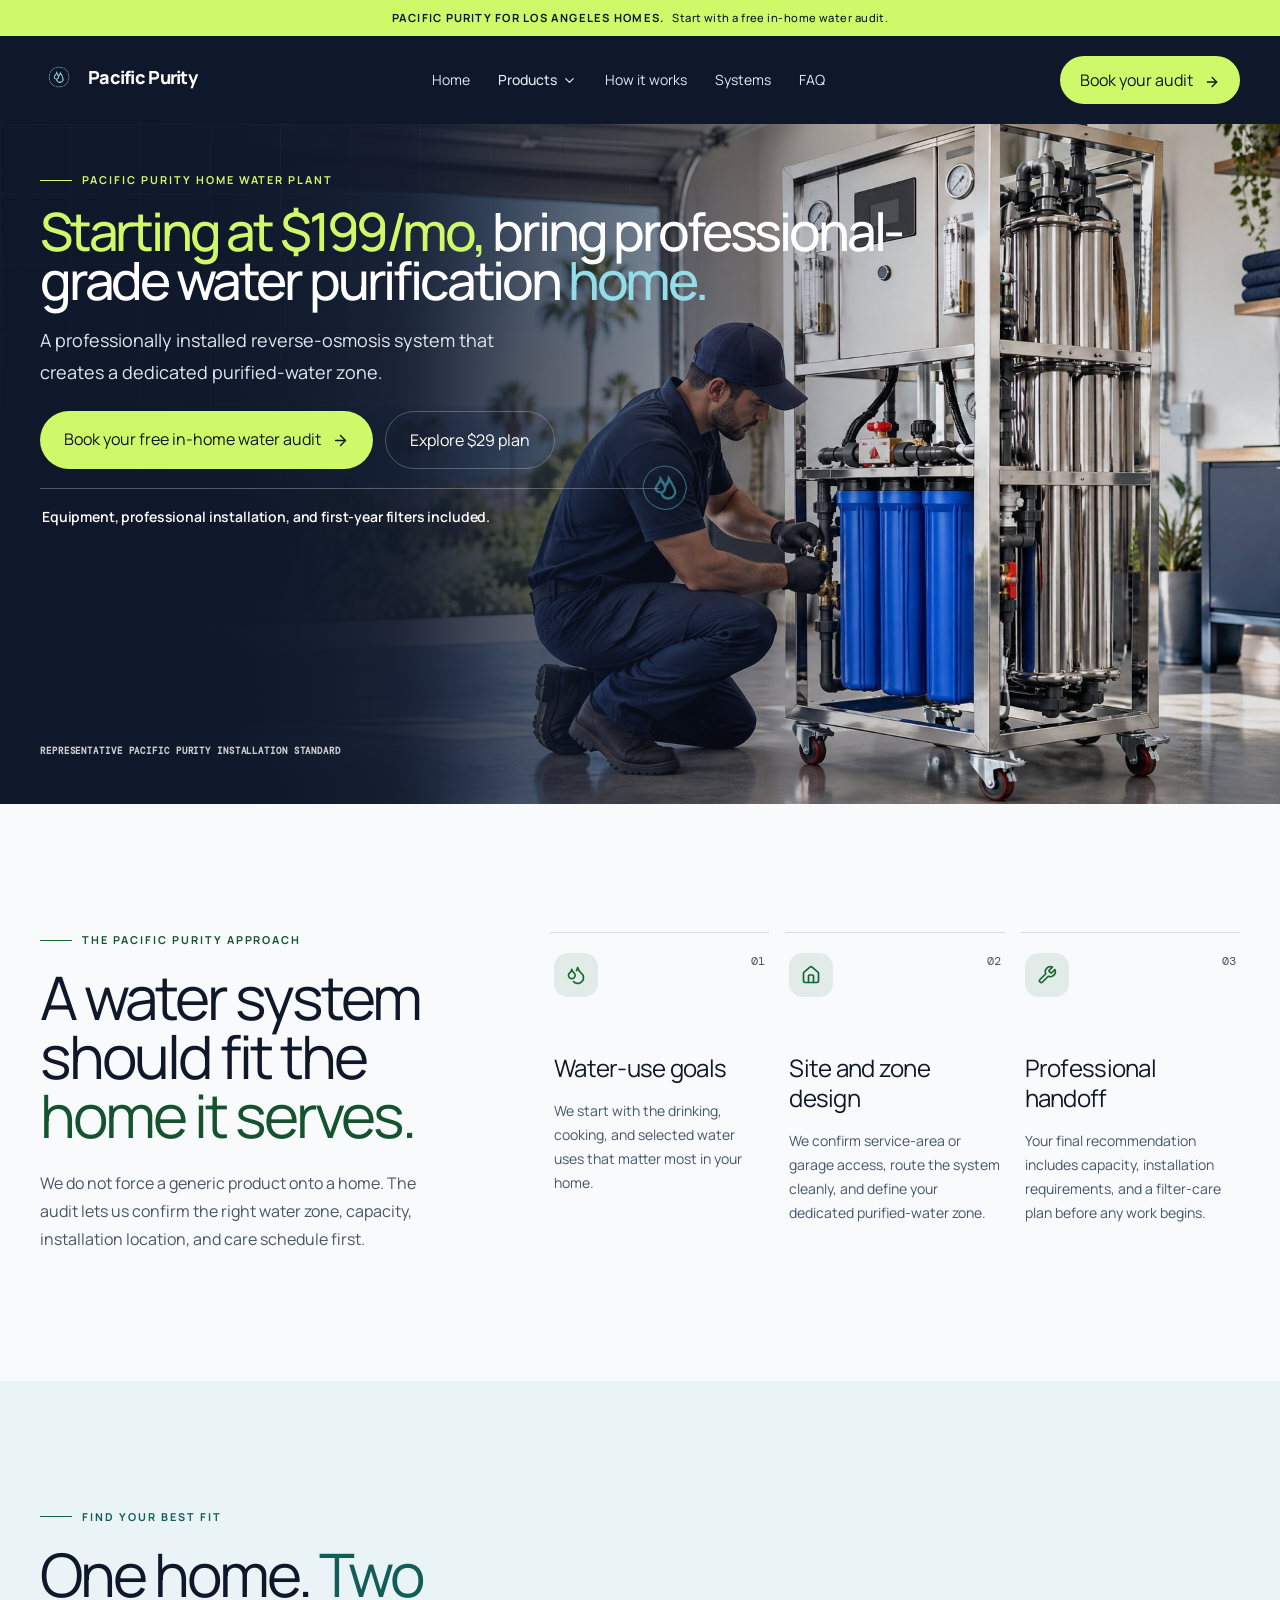
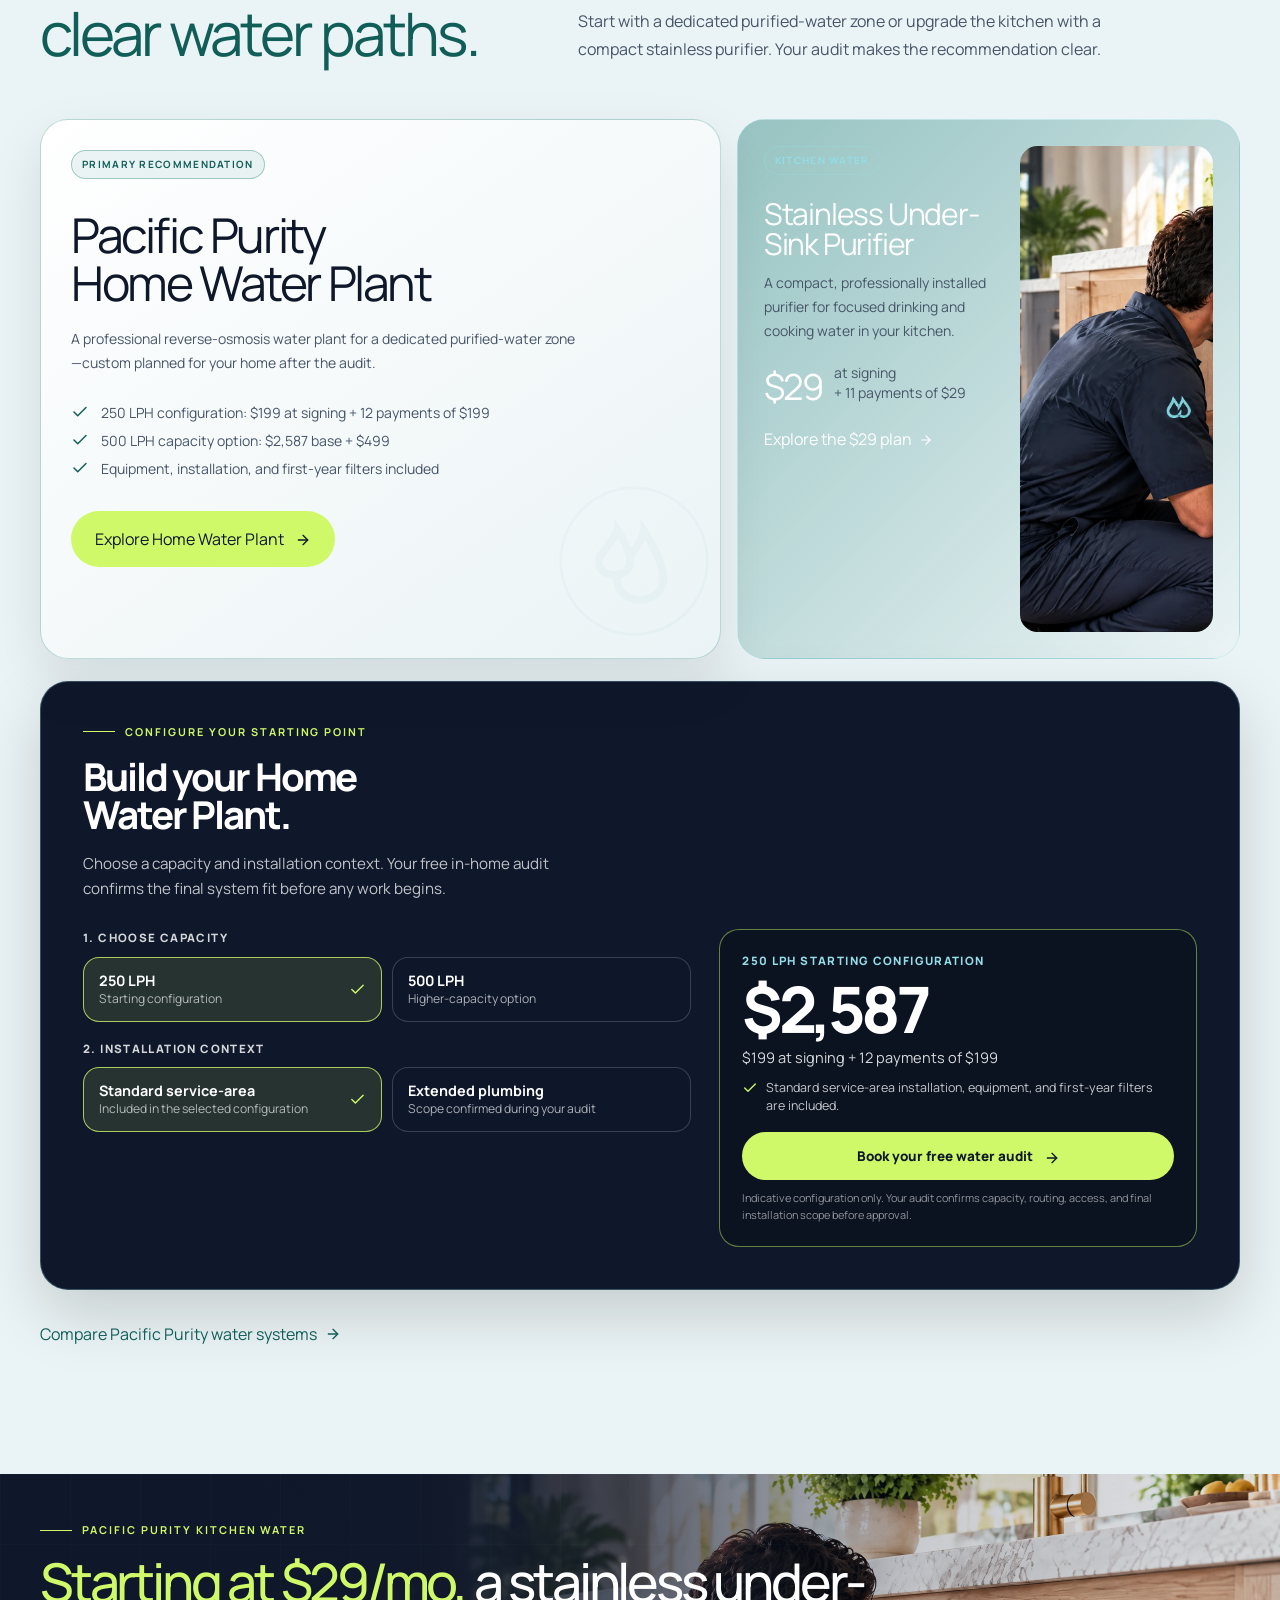
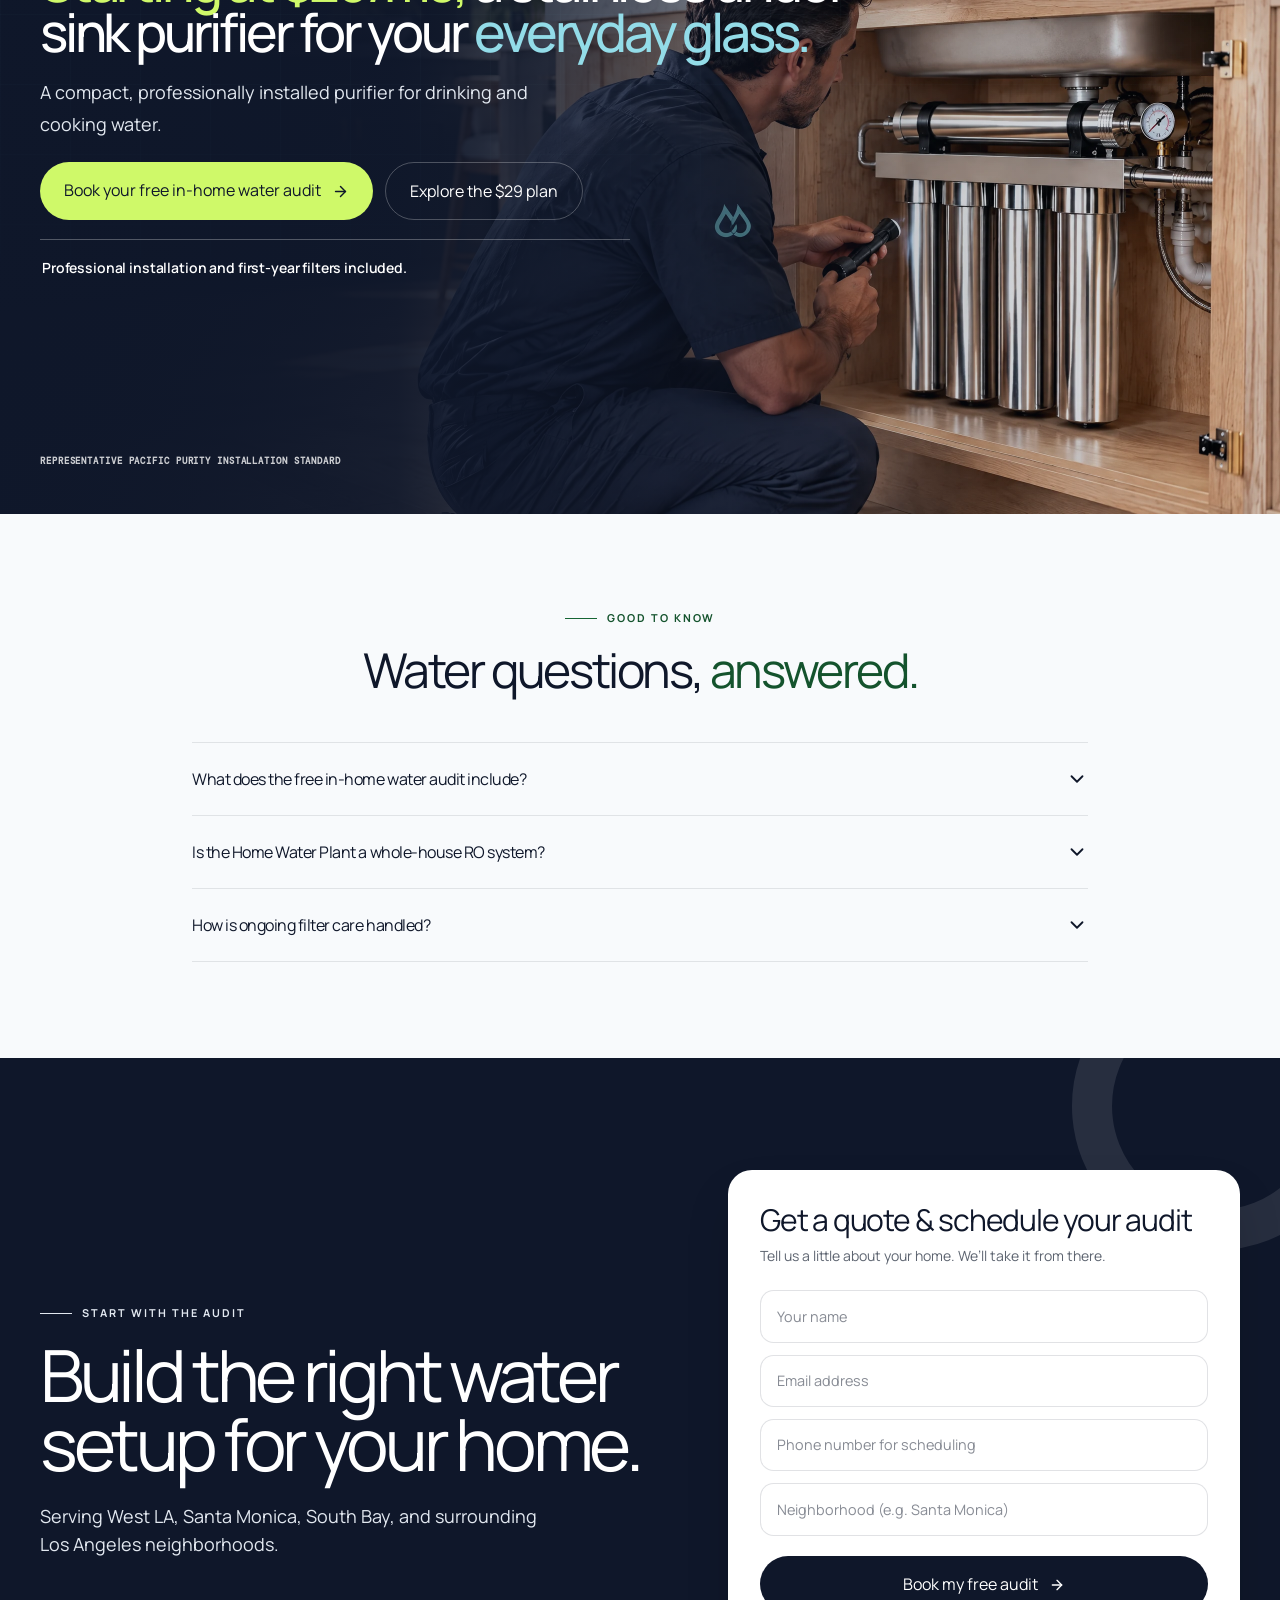
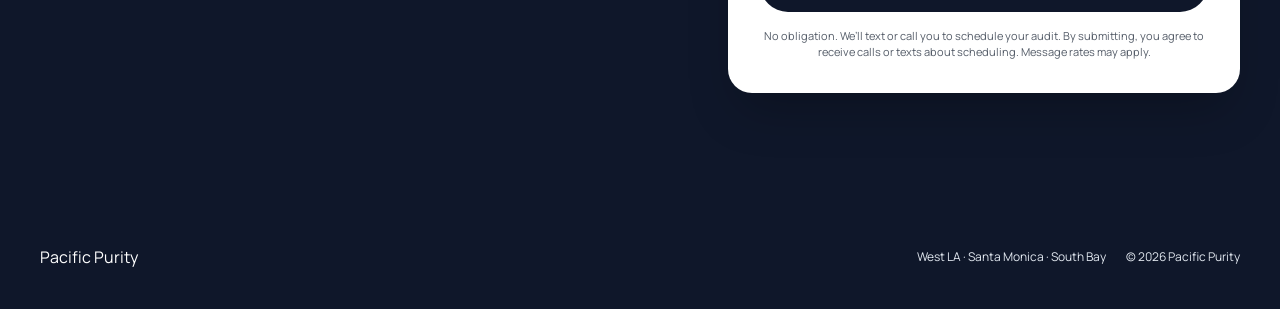
==== commit 497398f6: "Refine hero typography and mobile readability" ====
--- a/products/home-water-plant/index.html
+++ b/products/home-water-plant/index.html
@@ -8,8 +8,8 @@
     
     
     <title>Home Water Plant 250/500 LPH in Los Angeles | Pacific Purity</title>
-    <script type="module" crossorigin src="/assets/index-Bk1wmmDY.js"></script>
-    <link rel="stylesheet" crossorigin href="/assets/index-Cd5z5xtG.css">
+    <script type="module" crossorigin src="/assets/index-rPLA3eT7.js"></script>
+    <link rel="stylesheet" crossorigin href="/assets/index-DbnphQcN.css">
   
     <link rel="canonical" href="https://pacificpurity.com/products/home-water-plant" />
     <meta property="og:type" content="website" />
--- a/assets/index-DbnphQcN.css
+++ b/assets/index-DbnphQcN.css
@@ -0,0 +1 @@
+@import"https://fonts.googleapis.com/css2?family=DM+Mono:wght@400;500&family=Manrope:wght@400;500;600;700;800&display=swap";@layer components;@layer properties{@supports (((-webkit-hyphens:none)) and (not (margin-trim:inline))) or ((-moz-orient:inline) and (not (color:rgb(from red r g b)))){*,:before,:after,::backdrop{--tw-divide-y-reverse:0;--tw-border-style:solid;--tw-leading:initial;--tw-font-weight:initial;--tw-tracking:initial;--tw-shadow:0 0 #0000;--tw-shadow-color:initial;--tw-shadow-alpha:100%;--tw-inset-shadow:0 0 #0000;--tw-inset-shadow-color:initial;--tw-inset-shadow-alpha:100%;--tw-ring-color:initial;--tw-ring-shadow:0 0 #0000;--tw-inset-ring-color:initial;--tw-inset-ring-shadow:0 0 #0000;--tw-ring-inset:initial;--tw-ring-offset-width:0px;--tw-ring-offset-color:#fff;--tw-ring-offset-shadow:0 0 #0000;--tw-blur:initial;--tw-brightness:initial;--tw-contrast:initial;--tw-grayscale:initial;--tw-hue-rotate:initial;--tw-invert:initial;--tw-opacity:initial;--tw-saturate:initial;--tw-sepia:initial;--tw-drop-shadow:initial;--tw-drop-shadow-color:initial;--tw-drop-shadow-alpha:100%;--tw-drop-shadow-size:initial;--tw-backdrop-blur:initial;--tw-backdrop-brightness:initial;--tw-backdrop-contrast:initial;--tw-backdrop-grayscale:initial;--tw-backdrop-hue-rotate:initial;--tw-backdrop-invert:initial;--tw-backdrop-opacity:initial;--tw-backdrop-saturate:initial;--tw-backdrop-sepia:initial;--tw-translate-x:0;--tw-translate-y:0;--tw-translate-z:0;--tw-animation-delay:0s;--tw-animation-direction:normal;--tw-animation-duration:initial;--tw-animation-fill-mode:none;--tw-animation-iteration-count:1;--tw-enter-blur:0;--tw-enter-opacity:1;--tw-enter-rotate:0;--tw-enter-scale:1;--tw-enter-translate-x:0;--tw-enter-translate-y:0;--tw-exit-blur:0;--tw-exit-opacity:1;--tw-exit-rotate:0;--tw-exit-scale:1;--tw-exit-translate-x:0;--tw-exit-translate-y:0}}}@layer theme{:root,:host{--color-red-700:oklch(50.5% .213 27.518);--color-slate-600:oklch(44.6% .043 257.281);--color-white:#fff;--spacing:.25rem;--container-sm:24rem;--container-md:28rem;--container-lg:32rem;--container-xl:36rem;--container-2xl:42rem;--container-4xl:56rem;--container-5xl:64rem;--container-7xl:80rem;--text-xs:.75rem;--text-xs--line-height:calc(1 / .75);--text-sm:.875rem;--text-sm--line-height:calc(1.25 / .875);--text-base:1rem;--text-base--line-height: 1.5 ;--text-lg:1.125rem;--text-lg--line-height:calc(1.75 / 1.125);--text-xl:1.25rem;--text-xl--line-height:calc(1.75 / 1.25);--text-2xl:1.5rem;--text-2xl--line-height:calc(2 / 1.5);--text-3xl:1.875rem;--text-3xl--line-height: 1.2 ;--text-4xl:2.25rem;--text-4xl--line-height:calc(2.5 / 2.25);--text-5xl:3rem;--text-5xl--line-height:1;--text-6xl:3.75rem;--text-6xl--line-height:1;--text-7xl:4.5rem;--text-7xl--line-height:1;--text-8xl:6rem;--text-8xl--line-height:1;--font-weight-medium:500;--font-weight-semibold:600;--font-weight-bold:700;--leading-tight:1.25;--radius-2xl:1rem;--radius-3xl:1.5rem;--blur-md:12px;--default-transition-duration:.15s;--default-transition-timing-function:cubic-bezier(.4, 0, .2, 1);--default-font-family:"Manrope", sans-serif;--default-mono-font-family:"DM Mono", monospace}}@layer base{*,:after,:before,::backdrop{box-sizing:border-box;border:0 solid;margin:0;padding:0}::file-selector-button{box-sizing:border-box;border:0 solid;margin:0;padding:0}html,:host{-webkit-text-size-adjust:100%;tab-size:4;line-height:1.5;font-family:var(--default-font-family,-apple-system, BlinkMacSystemFont, "Segoe UI", Roboto, "Helvetica Neue", "Noto Sans", Arial, sans-serif, "Apple Color Emoji", "Segoe UI Emoji", "Segoe UI Symbol", "Noto Color Emoji");font-feature-settings:var(--default-font-feature-settings,normal);font-variation-settings:var(--default-font-variation-settings,normal);-webkit-tap-highlight-color:transparent}hr{height:0;color:inherit;border-top-width:1px}abbr:where([title]){-webkit-text-decoration:underline dotted;text-decoration:underline dotted}h1,h2,h3,h4,h5,h6{font-size:inherit;font-weight:inherit}a{color:inherit;-webkit-text-decoration:inherit;text-decoration:inherit}b,strong{font-weight:bolder}code,kbd,samp,pre{font-family:var(--default-mono-font-family,ui-monospace, SFMono-Regular, Menlo, Monaco, Consolas, "Liberation Mono", "Courier New", monospace);font-feature-settings:var(--default-mono-font-feature-settings,normal);font-variation-settings:var(--default-mono-font-variation-settings,normal);font-size:1em}small{font-size:80%}sub,sup{vertical-align:baseline;font-size:75%;line-height:0;position:relative}sub{bottom:-.25em}sup{top:-.5em}table{text-indent:0;border-color:inherit;border-collapse:collapse}:-moz-focusring:where(:not(iframe)){outline:auto}progress{vertical-align:baseline}summary{display:list-item}ol,ul,menu{list-style:none}img,svg,video,canvas,audio,iframe,embed,object{vertical-align:middle;display:block}img,video{max-width:100%;height:auto}button,input,select,optgroup,textarea{font:inherit;font-feature-settings:inherit;font-variation-settings:inherit;letter-spacing:inherit;color:inherit;opacity:1;background-color:#0000;border-radius:0}::file-selector-button{font:inherit;font-feature-settings:inherit;font-variation-settings:inherit;letter-spacing:inherit;color:inherit;opacity:1;background-color:#0000;border-radius:0}:where(select:is([multiple],[size])) optgroup{font-weight:bolder}:where(select:is([multiple],[size])) optgroup option{padding-inline-start:20px}::file-selector-button{margin-inline-end:4px}::placeholder{opacity:1}@supports (not ((-webkit-appearance:-apple-pay-button))) or (contain-intrinsic-size:1px){::placeholder{color:currentColor}@supports (color:color-mix(in lab,red,red)){::placeholder{color:color-mix(in oklab,currentcolor 50%,transparent)}}}textarea{resize:vertical}::-webkit-search-decoration{-webkit-appearance:none}::-webkit-date-and-time-value{min-height:1lh;text-align:inherit}::-webkit-datetime-edit{display:inline-flex}::-webkit-datetime-edit-fields-wrapper{padding:0}::-webkit-datetime-edit{padding-block:0}::-webkit-datetime-edit-year-field{padding-block:0}::-webkit-datetime-edit-month-field{padding-block:0}::-webkit-datetime-edit-day-field{padding-block:0}::-webkit-datetime-edit-hour-field{padding-block:0}::-webkit-datetime-edit-minute-field{padding-block:0}::-webkit-datetime-edit-second-field{padding-block:0}::-webkit-datetime-edit-millisecond-field{padding-block:0}::-webkit-datetime-edit-meridiem-field{padding-block:0}::-webkit-calendar-picker-indicator{line-height:1}:-moz-ui-invalid{box-shadow:none}button,input:where([type=button],[type=reset],[type=submit]){appearance:button}::file-selector-button{appearance:button}::-webkit-inner-spin-button{height:auto}::-webkit-outer-spin-button{height:auto}[hidden]:where(:not([hidden=until-found])){display:none!important}}@layer utilities{.absolute{position:absolute}.relative{position:relative}.inset-0{inset:0}.-top-24{top:calc(var(--spacing) * -24)}.-right-20{right:calc(var(--spacing) * -20)}.bottom-6{bottom:calc(var(--spacing) * 6)}.left-4{left:calc(var(--spacing) * 4)}.isolate{isolation:isolate}.z-10{z-index:10}.mx-5{margin-inline:calc(var(--spacing) * 5)}.mx-auto{margin-inline:auto}.mt-2{margin-top:calc(var(--spacing) * 2)}.mt-3{margin-top:calc(var(--spacing) * 3)}.mt-4{margin-top:calc(var(--spacing) * 4)}.mt-5{margin-top:calc(var(--spacing) * 5)}.mt-6{margin-top:calc(var(--spacing) * 6)}.mt-7{margin-top:calc(var(--spacing) * 7)}.mt-8{margin-top:calc(var(--spacing) * 8)}.mt-9{margin-top:calc(var(--spacing) * 9)}.mt-10{margin-top:calc(var(--spacing) * 10)}.mt-12{margin-top:calc(var(--spacing) * 12)}.mt-14{margin-top:calc(var(--spacing) * 14)}.mb-1{margin-bottom:var(--spacing)}.mb-2{margin-bottom:calc(var(--spacing) * 2)}.mb-4{margin-bottom:calc(var(--spacing) * 4)}.mb-14{margin-bottom:calc(var(--spacing) * 14)}.ml-1{margin-left:var(--spacing)}.ml-2{margin-left:calc(var(--spacing) * 2)}.block{display:block}.flex{display:flex}.grid{display:grid}.hidden{display:none}.inline{display:inline}.inline-block{display:inline-block}.inline-flex{display:inline-flex}.aspect-\[4\/3\]{aspect-ratio:4/3}.h-14{height:calc(var(--spacing) * 14)}.h-72{height:calc(var(--spacing) * 72)}.h-px{height:1px}.min-h-screen{min-height:100vh}.w-12{width:calc(var(--spacing) * 12)}.w-14{width:calc(var(--spacing) * 14)}.w-72{width:calc(var(--spacing) * 72)}.w-full{width:100%}.max-w-2xl{max-width:var(--container-2xl)}.max-w-4xl{max-width:var(--container-4xl)}.max-w-5xl{max-width:var(--container-5xl)}.max-w-7xl{max-width:var(--container-7xl)}.max-w-\[640px\]{max-width:640px}.max-w-lg{max-width:var(--container-lg)}.max-w-md{max-width:var(--container-md)}.max-w-sm{max-width:var(--container-sm)}.max-w-xl{max-width:var(--container-xl)}.shrink-0{flex-shrink:0}.rotate-180{rotate:180deg}.flex-col{flex-direction:column}.flex-wrap{flex-wrap:wrap}.place-items-center{place-items:center}.items-center{align-items:center}.items-end{align-items:flex-end}.items-start{align-items:flex-start}.justify-between{justify-content:space-between}.justify-center{justify-content:center}.gap-2{gap:calc(var(--spacing) * 2)}.gap-3{gap:calc(var(--spacing) * 3)}.gap-4{gap:calc(var(--spacing) * 4)}.gap-5{gap:calc(var(--spacing) * 5)}.gap-6{gap:calc(var(--spacing) * 6)}.gap-7{gap:calc(var(--spacing) * 7)}.gap-8{gap:calc(var(--spacing) * 8)}.gap-10{gap:calc(var(--spacing) * 10)}.gap-12{gap:calc(var(--spacing) * 12)}.gap-x-6{column-gap:calc(var(--spacing) * 6)}.gap-y-3{row-gap:calc(var(--spacing) * 3)}:where(.divide-y>:not(:last-child)){--tw-divide-y-reverse:0;border-bottom-style:var(--tw-border-style);border-top-style:var(--tw-border-style);border-top-width:calc(1px * var(--tw-divide-y-reverse));border-bottom-width:calc(1px * calc(1 - var(--tw-divide-y-reverse)))}:where(.divide-ink\/10>:not(:last-child)){border-color:#0f172a1a}.overflow-hidden{overflow:hidden}.overflow-x-hidden{overflow-x:hidden}.rounded-2xl{border-radius:var(--radius-2xl)}.rounded-3xl{border-radius:var(--radius-3xl)}.rounded-\[2rem\]{border-radius:2rem}.rounded-full{border-radius:3.40282e38px}.border{border-style:var(--tw-border-style);border-width:1px}.border-\[40px\]{border-style:var(--tw-border-style);border-width:40px}.border-y{border-block-style:var(--tw-border-style);border-block-width:1px}.border-ink\/10{border-color:#0f172a1a}.border-white\/10{border-color:#ffffff1a}@supports (color:color-mix(in lab,red,red)){.border-white\/10{border-color:color-mix(in oklab,var(--color-white) 10%,transparent)}}.border-white\/15{border-color:#ffffff26}@supports (color:color-mix(in lab,red,red)){.border-white\/15{border-color:color-mix(in oklab,var(--color-white) 15%,transparent)}}.border-white\/20{border-color:#fff3}@supports (color:color-mix(in lab,red,red)){.border-white\/20{border-color:color-mix(in oklab,var(--color-white) 20%,transparent)}}.border-white\/25{border-color:#ffffff40}@supports (color:color-mix(in lab,red,red)){.border-white\/25{border-color:color-mix(in oklab,var(--color-white) 25%,transparent)}}.bg-blue{background-color:#0f766e}.bg-blue\/40{background-color:#0f766e66}.bg-coral{background-color:#166534}.bg-cream{background-color:#f8fafc}.bg-cyan{background-color:#93dce8}.bg-ink{background-color:#0f172a}.bg-ink\/75{background-color:#0f172abf}.bg-ink\/95{background-color:#0f172af2}.bg-lime{background-color:#cff969}.bg-white{background-color:var(--color-white)}.bg-white\/70{background-color:#ffffffb3}@supports (color:color-mix(in lab,red,red)){.bg-white\/70{background-color:color-mix(in oklab,var(--color-white) 70%,transparent)}}.object-cover{object-fit:cover}.p-3{padding:calc(var(--spacing) * 3)}.p-4{padding:calc(var(--spacing) * 4)}.p-5{padding:calc(var(--spacing) * 5)}.p-6{padding:calc(var(--spacing) * 6)}.px-4{padding-inline:calc(var(--spacing) * 4)}.px-5{padding-inline:calc(var(--spacing) * 5)}.px-6{padding-inline:calc(var(--spacing) * 6)}.py-3{padding-block:calc(var(--spacing) * 3)}.py-4{padding-block:calc(var(--spacing) * 4)}.py-5{padding-block:calc(var(--spacing) * 5)}.py-6{padding-block:calc(var(--spacing) * 6)}.py-8{padding-block:calc(var(--spacing) * 8)}.py-10{padding-block:calc(var(--spacing) * 10)}.py-16{padding-block:calc(var(--spacing) * 16)}.py-20{padding-block:calc(var(--spacing) * 20)}.py-24{padding-block:calc(var(--spacing) * 24)}.pt-0{padding-top:0}.pt-20{padding-top:calc(var(--spacing) * 20)}.pb-6{padding-bottom:calc(var(--spacing) * 6)}.pb-20{padding-bottom:calc(var(--spacing) * 20)}.pb-24{padding-bottom:calc(var(--spacing) * 24)}.text-center{text-align:center}.text-left{text-align:left}.font-display{font-family:Manrope,sans-serif}.font-mono{font-family:DM Mono,monospace}.text-2xl{font-size:var(--text-2xl);line-height:var(--tw-leading,var(--text-2xl--line-height))}.text-3xl{font-size:var(--text-3xl);line-height:var(--tw-leading,var(--text-3xl--line-height))}.text-4xl{font-size:var(--text-4xl);line-height:var(--tw-leading,var(--text-4xl--line-height))}.text-5xl{font-size:var(--text-5xl);line-height:var(--tw-leading,var(--text-5xl--line-height))}.text-6xl{font-size:var(--text-6xl);line-height:var(--tw-leading,var(--text-6xl--line-height))}.text-base{font-size:var(--text-base);line-height:var(--tw-leading,var(--text-base--line-height))}.text-lg{font-size:var(--text-lg);line-height:var(--tw-leading,var(--text-lg--line-height))}.text-sm{font-size:var(--text-sm);line-height:var(--tw-leading,var(--text-sm--line-height))}.text-xl{font-size:var(--text-xl);line-height:var(--tw-leading,var(--text-xl--line-height))}.text-xs{font-size:var(--text-xs);line-height:var(--tw-leading,var(--text-xs--line-height))}.text-\[11px\]{font-size:11px}.leading-5{--tw-leading:calc(var(--spacing) * 5);line-height:calc(var(--spacing) * 5)}.leading-6{--tw-leading:calc(var(--spacing) * 6);line-height:calc(var(--spacing) * 6)}.leading-7{--tw-leading:calc(var(--spacing) * 7);line-height:calc(var(--spacing) * 7)}.leading-8{--tw-leading:calc(var(--spacing) * 8);line-height:calc(var(--spacing) * 8)}.leading-\[\.92\]{--tw-leading:.92;line-height:.92}.leading-\[\.93\]{--tw-leading:.93;line-height:.93}.leading-\[\.95\]{--tw-leading:.95;line-height:.95}.leading-\[\.98\]{--tw-leading:.98;line-height:.98}.leading-\[0\.94\]{--tw-leading:.94;line-height:.94}.leading-\[0\.98\]{--tw-leading:.98;line-height:.98}.leading-none{--tw-leading:1;line-height:1}.leading-tight{--tw-leading:var(--leading-tight);line-height:var(--leading-tight)}.font-bold{--tw-font-weight:var(--font-weight-bold);font-weight:var(--font-weight-bold)}.font-medium{--tw-font-weight:var(--font-weight-medium);font-weight:var(--font-weight-medium)}.font-semibold{--tw-font-weight:var(--font-weight-semibold);font-weight:var(--font-weight-semibold)}.tracking-\[-\.03em\]{--tw-tracking:-.03em;letter-spacing:-.03em}.tracking-\[-\.04em\]{--tw-tracking:-.04em;letter-spacing:-.04em}.tracking-\[-\.05em\]{--tw-tracking:-.05em;letter-spacing:-.05em}.tracking-\[-\.06em\]{--tw-tracking:-.06em;letter-spacing:-.06em}.tracking-\[-0\.03em\]{--tw-tracking:-.03em;letter-spacing:-.03em}.tracking-\[-0\.04em\]{--tw-tracking:-.04em;letter-spacing:-.04em}.tracking-\[-0\.05em\]{--tw-tracking:-.05em;letter-spacing:-.05em}.tracking-\[-0\.06em\]{--tw-tracking:-.06em;letter-spacing:-.06em}.tracking-\[\.16em\]{--tw-tracking:.16em;letter-spacing:.16em}.text-blue{color:#0f766e}.text-coral{color:#166534}.text-cyan{color:#93dce8}.text-ink{color:#0f172a}.text-ink\/40{color:#0f172a66}.text-ink\/55{color:#0f172a8c}.text-ink\/60{color:#0f172a99}.text-ink\/65{color:#0f172aa6}.text-lime{color:#cff969}.text-red-700{color:var(--color-red-700)}.text-slate-600{color:var(--color-slate-600)}.text-white{color:var(--color-white)}.text-white\/25{color:#ffffff40}@supports (color:color-mix(in lab,red,red)){.text-white\/25{color:color-mix(in oklab,var(--color-white) 25%,transparent)}}.text-white\/45{color:#ffffff73}@supports (color:color-mix(in lab,red,red)){.text-white\/45{color:color-mix(in oklab,var(--color-white) 45%,transparent)}}.text-white\/50{color:#ffffff80}@supports (color:color-mix(in lab,red,red)){.text-white\/50{color:color-mix(in oklab,var(--color-white) 50%,transparent)}}.text-white\/55{color:#ffffff8c}@supports (color:color-mix(in lab,red,red)){.text-white\/55{color:color-mix(in oklab,var(--color-white) 55%,transparent)}}.text-white\/60{color:#fff9}@supports (color:color-mix(in lab,red,red)){.text-white\/60{color:color-mix(in oklab,var(--color-white) 60%,transparent)}}.text-white\/65{color:#ffffffa6}@supports (color:color-mix(in lab,red,red)){.text-white\/65{color:color-mix(in oklab,var(--color-white) 65%,transparent)}}.text-white\/70{color:#ffffffb3}@supports (color:color-mix(in lab,red,red)){.text-white\/70{color:color-mix(in oklab,var(--color-white) 70%,transparent)}}.text-white\/75{color:#ffffffbf}@supports (color:color-mix(in lab,red,red)){.text-white\/75{color:color-mix(in oklab,var(--color-white) 75%,transparent)}}.text-white\/80{color:#fffc}@supports (color:color-mix(in lab,red,red)){.text-white\/80{color:color-mix(in oklab,var(--color-white) 80%,transparent)}}.uppercase{text-transform:uppercase}.opacity-35{opacity:.35}.opacity-50{opacity:.5}.opacity-60{opacity:.6}.shadow-2xl{--tw-shadow:0 25px 50px -12px var(--tw-shadow-color,#00000040);box-shadow:var(--tw-inset-shadow),var(--tw-inset-ring-shadow),var(--tw-ring-offset-shadow),var(--tw-ring-shadow),var(--tw-shadow)}.filter{filter:var(--tw-blur,) var(--tw-brightness,) var(--tw-contrast,) var(--tw-grayscale,) var(--tw-hue-rotate,) var(--tw-invert,) var(--tw-saturate,) var(--tw-sepia,) var(--tw-drop-shadow,)}.backdrop-blur-md{--tw-backdrop-blur:blur(var(--blur-md));-webkit-backdrop-filter:var(--tw-backdrop-blur,) var(--tw-backdrop-brightness,) var(--tw-backdrop-contrast,) var(--tw-backdrop-grayscale,) var(--tw-backdrop-hue-rotate,) var(--tw-backdrop-invert,) var(--tw-backdrop-opacity,) var(--tw-backdrop-saturate,) var(--tw-backdrop-sepia,);backdrop-filter:var(--tw-backdrop-blur,) var(--tw-backdrop-brightness,) var(--tw-backdrop-contrast,) var(--tw-backdrop-grayscale,) var(--tw-backdrop-hue-rotate,) var(--tw-backdrop-invert,) var(--tw-backdrop-opacity,) var(--tw-backdrop-saturate,) var(--tw-backdrop-sepia,)}.transition{transition-property:color,background-color,border-color,outline-color,text-decoration-color,fill,stroke,--tw-gradient-from,--tw-gradient-via,--tw-gradient-to,opacity,box-shadow,transform,translate,scale,rotate,filter,-webkit-backdrop-filter,backdrop-filter,display,content-visibility,overlay,pointer-events;transition-timing-function:var(--tw-ease,var(--default-transition-timing-function));transition-duration:var(--tw-duration,var(--default-transition-duration))}.transition-transform{transition-property:transform,translate,scale,rotate;transition-timing-function:var(--tw-ease,var(--default-transition-timing-function));transition-duration:var(--tw-duration,var(--default-transition-duration))}@media(hover:hover){.hover\:-translate-y-0\.5:hover{--tw-translate-y:calc(var(--spacing) * -.5);translate:var(--tw-translate-x) var(--tw-translate-y)}.hover\:-translate-y-1:hover{--tw-translate-y:calc(var(--spacing) * -1);translate:var(--tw-translate-x) var(--tw-translate-y)}.hover\:border-cyan:hover{border-color:#93dce8}.hover\:bg-blue:hover{background-color:#0f766e}.hover\:bg-white:hover{background-color:var(--color-white)}.hover\:text-cyan:hover{color:#93dce8}.hover\:text-lime:hover{color:#cff969}}.disabled\:cursor-not-allowed:disabled{cursor:not-allowed}.disabled\:opacity-60:disabled{opacity:.6}@media(min-width:40rem){.sm\:left-10{left:calc(var(--spacing) * 10)}.sm\:block{display:block}.sm\:flex{display:flex}.sm\:grid-cols-2{grid-template-columns:repeat(2,minmax(0,1fr))}.sm\:grid-cols-3{grid-template-columns:repeat(3,minmax(0,1fr))}.sm\:flex-row{flex-direction:row}.sm\:items-center{align-items:center}.sm\:p-8{padding:calc(var(--spacing) * 8)}.sm\:text-5xl{font-size:var(--text-5xl);line-height:var(--tw-leading,var(--text-5xl--line-height))}.sm\:text-6xl{font-size:var(--text-6xl);line-height:var(--tw-leading,var(--text-6xl--line-height))}.sm\:text-7xl{font-size:var(--text-7xl);line-height:var(--tw-leading,var(--text-7xl--line-height))}.sm\:text-8xl{font-size:var(--text-8xl);line-height:var(--tw-leading,var(--text-8xl--line-height))}}@media(min-width:64rem){.lg\:grid-cols-1{grid-template-columns:repeat(1,minmax(0,1fr))}.lg\:grid-cols-2{grid-template-columns:repeat(2,minmax(0,1fr))}.lg\:grid-cols-4{grid-template-columns:repeat(4,minmax(0,1fr))}.lg\:grid-cols-\[\.8fr_1\.2fr\]{grid-template-columns:.8fr 1.2fr}.lg\:grid-cols-\[\.9fr_1\.1fr\]{grid-template-columns:.9fr 1.1fr}.lg\:grid-cols-\[\.72fr_1\.28fr\]{grid-template-columns:.72fr 1.28fr}.lg\:grid-cols-\[\.75fr_1\.25fr\]{grid-template-columns:.75fr 1.25fr}.lg\:grid-cols-\[0\.74fr_1\.26fr\]{grid-template-columns:.74fr 1.26fr}.lg\:grid-cols-\[0\.75fr_1\.25fr\]{grid-template-columns:.75fr 1.25fr}.lg\:grid-cols-\[0\.78fr_1\.22fr\]{grid-template-columns:.78fr 1.22fr}.lg\:grid-cols-\[1\.1fr_\.9fr\]{grid-template-columns:1.1fr .9fr}.lg\:grid-cols-\[1\.02fr_\.98fr\]{grid-template-columns:1.02fr .98fr}.lg\:grid-cols-\[1\.15fr_\.85fr\]{grid-template-columns:1.15fr .85fr}.lg\:grid-cols-\[1fr_\.8fr\]{grid-template-columns:1fr .8fr}.lg\:grid-cols-\[1fr_\.75fr\]{grid-template-columns:1fr .75fr}.lg\:items-center{align-items:center}.lg\:items-end{align-items:flex-end}.lg\:gap-24{gap:calc(var(--spacing) * 24)}.lg\:px-10{padding-inline:calc(var(--spacing) * 10)}.lg\:py-20{padding-block:calc(var(--spacing) * 20)}.lg\:py-28{padding-block:calc(var(--spacing) * 28)}.lg\:py-32{padding-block:calc(var(--spacing) * 32)}.lg\:pt-24{padding-top:calc(var(--spacing) * 24)}.lg\:pb-28{padding-bottom:calc(var(--spacing) * 28)}}}@property --tw-animation-delay{syntax:"*";inherits:false;initial-value:0s}@property --tw-animation-direction{syntax:"*";inherits:false;initial-value:normal}@property --tw-animation-duration{syntax:"*";inherits:false}@property --tw-animation-fill-mode{syntax:"*";inherits:false;initial-value:none}@property --tw-animation-iteration-count{syntax:"*";inherits:false;initial-value:1}@property --tw-enter-blur{syntax:"*";inherits:false;initial-value:0}@property --tw-enter-opacity{syntax:"*";inherits:false;initial-value:1}@property --tw-enter-rotate{syntax:"*";inherits:false;initial-value:0}@property --tw-enter-scale{syntax:"*";inherits:false;initial-value:1}@property --tw-enter-translate-x{syntax:"*";inherits:false;initial-value:0}@property --tw-enter-translate-y{syntax:"*";inherits:false;initial-value:0}@property --tw-exit-blur{syntax:"*";inherits:false;initial-value:0}@property --tw-exit-opacity{syntax:"*";inherits:false;initial-value:1}@property --tw-exit-rotate{syntax:"*";inherits:false;initial-value:0}@property --tw-exit-scale{syntax:"*";inherits:false;initial-value:1}@property --tw-exit-translate-x{syntax:"*";inherits:false;initial-value:0}@property --tw-exit-translate-y{syntax:"*";inherits:false;initial-value:0}:root{--background:#f8fafc;--foreground:#0f172a;--radius:1rem}*{box-sizing:border-box}html{scroll-behavior:smooth}body{color:#0f172a;-webkit-font-smoothing:antialiased;background:#f8fafc;margin:0;font-family:Manrope,sans-serif}button,a,input{font:inherit}button{cursor:pointer}a{color:inherit;text-decoration:none}.font-display{font-family:Manrope,sans-serif}.font-mono{font-family:DM Mono,monospace}.announcement{z-index:30;color:#0f172a;letter-spacing:.11em;text-transform:uppercase;background:#cff969;justify-content:center;align-items:center;gap:.5rem;min-height:36px;padding:.55rem 1rem;font-size:.7rem;font-weight:700;display:flex;position:relative}.announcement span{opacity:.6;letter-spacing:.04em;text-transform:none;font-weight:500;display:none}@media(min-width:640px){.announcement span{display:inline}}.nav-link{transition:color .2s;position:relative}.nav-link:hover{color:#cff969}.menu-group-label{color:#ffffff59;letter-spacing:.16em;text-transform:uppercase;font-size:10px;font-weight:700}.products-menu{position:relative}.products-menu-trigger{color:#ffffffbf;align-items:center;gap:5px;font-size:14px;font-weight:500;transition:color .2s;display:inline-flex}.products-menu-trigger:hover{color:#cff969}.products-menu-chevron{transition:transform .2s}.products-menu-panel{background:#0f172afa;border:1px solid #ffffff1f;border-radius:1rem;width:255px;padding:8px;position:absolute;top:calc(100% + 14px);left:-18px;box-shadow:0 18px 45px #00000038}.products-menu-panel:before{content:"";background:#0f172a;width:9px;height:9px;position:absolute;top:-5px;left:25px;transform:rotate(45deg)}.products-menu-panel a{z-index:1;color:#fff;border-radius:.75rem;align-items:center;gap:10px;padding:10px;transition:background .2s;display:flex;position:relative}.products-menu-panel a:hover{background:#ffffff14}.products-menu-panel a>span:last-child{flex-direction:column;gap:3px;display:flex}.products-menu-panel strong{font-size:12px}.products-menu-panel small{color:#ffffff73;font-size:10px}.products-menu-icon{border-radius:9px;flex:none;place-items:center;width:30px;height:30px;display:grid}.products-menu-icon-cyan{color:#93dce8;background:#93dce826}.products-menu-icon-blue{color:#93dce8;background:#0f766e40}.mobile-audit-bar{display:none}.mobile-audit-link{color:#0f172a;background:#cff969;border-radius:1rem;align-items:center;gap:11px;width:100%;padding:11px 14px;display:flex;box-shadow:0 8px 30px #0003}.mobile-audit-icon{background:#0f172a1f;border-radius:999px;flex:none;place-items:center;width:32px;height:32px;display:grid}.mobile-audit-link span:nth-child(2){flex-direction:column;flex:1;min-width:0;line-height:1.2;display:flex}.mobile-audit-link strong{font-size:12px}.mobile-audit-link small{color:#0f172a8c;margin-top:3px;font-size:10px}.audit-modal-backdrop{z-index:80;-webkit-backdrop-filter:blur(7px);backdrop-filter:blur(7px);background:#0f172a8c;place-items:end center;padding:16px;display:grid;position:fixed;inset:0}.audit-modal{color:#0f172a;background:#f4f7fa;border-radius:1.5rem;width:min(100%,430px);padding:26px;animation:.22s cubic-bezier(.23,1,.32,1) both modal-in;position:relative;box-shadow:0 24px 80px #00000047}.audit-modal-close{color:#0f172a8c;border-radius:999px;place-items:center;width:34px;height:34px;transition:background .2s,color .2s;display:grid;position:absolute;top:16px;right:16px}.audit-modal-close:hover{color:#0f172a;background:#0f172a14}.audit-modal h2{letter-spacing:-.05em;max-width:320px;margin-top:16px;font:38px/.96 Manrope,sans-serif}.audit-modal-copy{color:#0f172a99;max-width:350px;margin-top:12px;font-size:13px;line-height:1.55}.audit-modal-form{gap:9px;margin-top:20px;display:grid}.audit-modal-form input{color:#0f172a;background:#fff;border:1px solid #0f172a1f;border-radius:.8rem;outline:none;width:100%;padding:12px 13px;font-size:13px}.audit-modal-form input:focus{border-color:#0f766e;box-shadow:0 0 0 3px #0f766e1f}.audit-modal-form button{color:#fff;background:#0f172a;border-radius:999px;padding:13px 16px;font-size:13px;font-weight:700;transition:transform .2s,background .2s}.audit-modal-form button:hover{background:#0f766e;transform:translateY(-1px)}.audit-consent{color:#0f172a73;margin:2px 4px 0;font-size:10px;line-height:1.4}.audit-modal-full-link{color:#0f172a73;text-align:center;text-underline-offset:3px;margin-top:14px;font-size:11px;text-decoration:underline;display:block}.audit-modal-secondary{color:#fff;background:#0f172a;border-radius:999px;margin-top:20px;padding:12px 22px;font-size:13px;font-weight:700}.audit-success{text-align:center;padding:22px 6px 8px}.audit-success-icon{background:#cff969;border-radius:999px;place-items:center;width:54px;height:54px;margin:0 auto;display:grid}.audit-success h2{margin:18px auto 0}.audit-success p{color:#0f172a99;max-width:280px;margin:12px auto 0;font-size:13px;line-height:1.55}.product-header{z-index:20;background:#0f172a;position:relative}.product-nav-link{transition:color .2s}.product-nav-link:hover{color:#cff969}.product-hero{min-height:720px}.product-hero-glow{filter:blur(22px);background:radial-gradient(circle,#93dce833,#0000 65%);border-radius:50%;position:absolute;inset:16% 10% 8%}.ro-benefit{border-top:1px solid #0f172a24;min-height:230px;padding:20px 4px 0;transition:transform .24s,border-color .24s}.ro-benefit:hover{border-color:#166534;transform:translateY(-5px)}.ro-step{background:#ffffff6b;border:1px solid #0f172a1f;min-height:255px;padding:22px;transition:transform .24s,box-shadow .24s}.ro-step:hover{transform:translateY(-5px);box-shadow:0 20px 50px #0f766e1f}.ro-check{color:#ffffffb3;align-items:center;gap:10px;font-size:14px;display:flex}.ro-price-card{background:linear-gradient(140deg,#ffffff1a,#93dce80d);border:1px solid #cff9698c;border-radius:1.75rem;padding:30px;box-shadow:0 20px 80px #00000026}.product-page .eyebrow{line-height:1.2}.wholehouse-hero{min-height:700px}.wholehouse-diagram{background:#ffffff80;border:1px solid #0f172a1f;border-radius:1.75rem;grid-template-columns:1fr auto 1fr auto 1fr;align-items:center;gap:12px;padding:38px 26px;display:grid;position:relative}.diagram-node{background:#ffffffb3;border:1px solid #0f766e33;border-radius:1rem;flex-direction:column;justify-content:center;min-height:145px;padding:18px;display:flex}.diagram-node span{color:#0f766ea6;font:11px DM Mono,monospace}.diagram-node strong{margin-top:26px;font:21px Manrope,sans-serif}.diagram-node small{color:#0f172a8c;margin-top:8px;font-size:11px;line-height:1.45}.diagram-connector{background:#0f766e;width:28px;height:2px}.diagram-pipe{background:#0f766e40;height:2px;position:absolute;left:26px;right:26px}.diagram-pipe-in{top:25px}.diagram-pipe-out{bottom:25px}.diagram-label{color:#0f766e;text-transform:uppercase;letter-spacing:.1em;font:10px DM Mono,monospace;position:absolute;top:11px;left:26px}.diagram-label-out{inset:auto 26px 11px auto}.bundle-hero{min-height:690px}.makeover-diagram{background:#ffffff0f;border:1px solid #ffffff24;border-radius:2rem;justify-content:center;align-items:center;gap:18px;min-height:230px;padding:36px;display:flex;position:relative}.makeover-home,.makeover-kitchen{background:#ffffff14;border-radius:1.5rem;flex-direction:column;justify-content:center;align-items:center;gap:8px;min-width:210px;min-height:130px;padding:22px;display:flex}.makeover-home{color:#93dce8}.makeover-kitchen{color:#cff969}.makeover-home span,.makeover-kitchen span{color:#fff;text-align:center;font:21px/1.05 Manrope,sans-serif}.makeover-home small,.makeover-kitchen small{color:#ffffff73;font-size:11px}.makeover-line{background:linear-gradient(90deg,#93dce8,#cff969);width:80px;height:2px}.makeover-result{color:#ffffff80;white-space:nowrap;font-size:11px;position:absolute;bottom:14px;left:50%;transform:translate(-50%)}.comparison-table{background:#ffffff7a;border:1px solid #0f172a1f;border-radius:1.5rem;overflow:hidden}.comparison-row{border-bottom:1px solid #0f172a1a;grid-template-columns:1.05fr 1fr 1fr 1fr;display:grid}.comparison-row:last-child{border-bottom:0}.comparison-row>div{padding:18px;font-size:13px;line-height:1.5}.comparison-row>div:not(:last-child){border-right:1px solid #0f172a1a}.comparison-label{color:#0f172a80;letter-spacing:.12em;text-transform:uppercase;font-weight:700;font-size:11px!important}.comparison-recommended{background:#1665341a;font-weight:700}.comparison-row-price>div{font-weight:700}.comparison-mobile{display:none}.comparison-toggle{background:#0f172a17;border-radius:999px;grid-template-columns:repeat(3,1fr);gap:5px;padding:5px;display:grid}.comparison-toggle-button{color:#0f172a8c;border-radius:999px;padding:11px 8px;font-size:11px;font-weight:700;transition:background .2s,color .2s,transform .2s}.comparison-toggle-button:hover{color:#0f172a;transform:translateY(-1px)}.comparison-toggle-active{color:#fff;background:#0f172a;box-shadow:0 5px 15px #0f172a26}.comparison-toggle-active.comparison-toggle-coral{color:#0f172a;background:#166534}.comparison-mobile-card{background:#ffffff9e;border:1px solid #0f172a1f;border-radius:1.5rem;margin-top:12px;padding:22px;animation:.24s cubic-bezier(.23,1,.32,1) both comparison-in}.comparison-mobile-kicker{color:#0f766e;letter-spacing:.14em;text-transform:uppercase;font-size:10px;font-weight:700}.comparison-mobile-card h3{letter-spacing:-.04em;margin-top:8px;font:31px/1 Manrope,sans-serif}.comparison-mobile-row{border-top:1px solid #0f172a1a;grid-template-columns:.8fr 1.2fr;gap:14px;margin-top:14px;padding:14px 0 0;font-size:13px;line-height:1.4;display:grid}.comparison-mobile-row span{color:#0f172a80}.comparison-mobile-row strong{font-weight:700}.advice-card{background:#ffffff73;border:1px solid #0f172a1f;border-radius:1.25rem;padding:20px}.advice-card span{color:#0f766e;letter-spacing:.12em;text-transform:uppercase;font-size:11px;font-weight:700}.advice-card p{color:#0f172a99;margin-top:12px;font-size:13px;line-height:1.55}.advice-card-featured span{color:#166534}.eyebrow{letter-spacing:.18em;text-transform:uppercase;align-items:center;gap:.65rem;font-size:.68rem;font-weight:700;display:flex}.eyebrow-line{background:currentColor;width:32px;height:1px;display:inline-block}.hero-grid{background-image:linear-gradient(#93dce814 1px,#0000 1px),linear-gradient(90deg,#93dce814 1px,#0000 1px);background-size:70px 70px;-webkit-mask-image:linear-gradient(#000,#0000 75%);mask-image:linear-gradient(#000,#0000 75%)}.hero-image-wrap{position:relative}.hero-image-wrap:after{content:"";filter:blur(20px);background:radial-gradient(circle,#93dce838,#0000 65%);border-radius:50%;position:absolute;inset:18% 8% 6%}.icon-disc{color:#166534;background:#1665341f;border-radius:14px;place-items:center;width:44px;height:44px;display:grid}.feature-card{border-top:1px solid #0f172a24;min-height:320px;padding:20px 4px 0;transition:transform .24s,border-color .24s}.feature-card:hover{border-color:#166534;transform:translateY(-6px)}.system-card{z-index:1;background:#ffffff6b;border:1px solid #0f172a1f;min-height:240px;padding:22px;transition:transform .24s,background .24s,box-shadow .24s;position:relative}.system-card:hover{background:#ffffffc7;transform:translateY(-5px);box-shadow:0 20px 50px #0f766e1f}.water-rings{opacity:.7}.care-card{background:#ffffff0d;border:1px solid #ffffff21;border-radius:1.5rem;padding:24px;transition:transform .24s,background .24s}.care-card:hover{background:#ffffff17;transform:translate(5px)}.care-card-featured{border-color:#cff96999}.product-intro-note{color:#ffffff8c;border-left:1px solid #cff9698c;align-items:center;gap:14px;max-width:420px;padding-left:18px;font-size:13px;line-height:1.55;display:flex}.product-intro-note strong{color:#ffffffe6}.product-card{background:#ffffff0e;border:1px solid #ffffff1f;border-radius:1.75rem;position:relative;overflow:hidden}.product-card-primary{background:linear-gradient(135deg,#ffffff1a,#93dce80f);min-height:540px;padding:30px}.product-card-secondary{background:#ffffff0e;grid-template-columns:1.15fr .85fr;gap:18px;min-height:330px;padding:26px;display:grid}.product-card-copy{z-index:1;max-width:600px;position:relative}.product-card-watermark{color:#93dce81c;position:absolute;bottom:-30px;right:-18px;transform:rotate(-15deg)}.product-install-image{object-fit:cover;object-position:center;opacity:1;border:1px solid #ffffff1a;border-radius:1.1rem;width:100%;height:100%;min-height:275px;box-shadow:0 18px 42px #0000002e}.product-label{color:#93dce8;letter-spacing:.13em;text-transform:uppercase;border:1px solid #93dce859;border-radius:999px;padding:6px 10px;font-size:10px;font-weight:700;display:inline-flex}.product-label-lime{color:#cff969;border-color:#cff9698c}.bundle-card{background:linear-gradient(120deg,#1665342b,#ffffff0d);border:1px solid #1665348c;border-radius:1.75rem;min-height:280px;padding:26px}.product-card-primary,.product-card-secondary,.bundle-card{transition:transform .24s,border-color .24s,background .24s}.product-card-primary:hover,.product-card-secondary:hover,.bundle-card:hover{border-color:#cff969a6;transform:translateY(-5px)}.testimonial-section{position:relative}.testimonial-shell{background:#ffffff7a;border:1px solid #0f172a21;border-radius:2rem;padding:28px;position:relative;overflow:hidden;box-shadow:0 22px 70px #0f172a0f}.testimonial-quote-mark{color:#16653433;font-family:Manrope,sans-serif;font-size:9rem;line-height:1;position:absolute;top:-8px;right:28px}.testimonial-slide{animation:.28s cubic-bezier(.23,1,.32,1) both testimonial-in}.testimonial-dot{background:#0f172a33;border-radius:999px;width:8px;height:8px;transition:width .2s,background .2s}.testimonial-dot-active{background:#166534;width:28px}.carousel-button{color:#0f172a;border:1px solid #0f172a24;border-radius:999px;place-items:center;width:42px;height:42px;transition:background .2s,color .2s,transform .2s;display:grid}.carousel-button:hover{color:#cff969;background:#0f172a;transform:translateY(-2px)}.form-input{background:#fff;border:1px solid #0f172a1f;border-radius:.85rem;outline:none;width:100%;padding:.9rem 1rem;font-size:.9rem;transition:border-color .2s,box-shadow .2s}.form-input:focus{border-color:#0f766e;box-shadow:0 0 0 3px #0f766e1f}.animate-rise{animation:.8s cubic-bezier(.23,1,.32,1) both rise}.animate-float{animation:6s ease-in-out infinite float}@keyframes rise{0%{opacity:0;transform:translateY(18px)}to{opacity:1;transform:translateY(0)}}@keyframes float{0%,to{transform:translateY(0)}50%{transform:translateY(-8px)}}@keyframes testimonial-in{0%{opacity:0;transform:translate(12px)}to{opacity:1;transform:translate(0)}}@media(prefers-reduced-motion:reduce){*,:before,:after{scroll-behavior:auto!important;transition-duration:.01ms!important;animation-duration:.01ms!important;animation-iteration-count:1!important}}@media(max-width:639px){.product-card-secondary{grid-template-columns:1fr}.product-install-image{max-height:230px}.product-intro-note{align-items:flex-start}}@keyframes comparison-in{0%{opacity:0;transform:translateY(8px)}to{opacity:1;transform:translateY(0)}}@keyframes modal-in{0%{opacity:0;transform:translateY(12px)}to{opacity:1;transform:translateY(0)}}@media(max-width:639px){.wholehouse-diagram{grid-template-columns:1fr;gap:12px;padding-top:50px;padding-bottom:50px}.diagram-connector{width:2px;height:20px;margin:0 auto}.diagram-pipe{left:18px;right:18px}.diagram-label{left:18px}.diagram-label-out{right:18px}.makeover-diagram{flex-direction:column;gap:14px;padding:26px 16px 52px}.makeover-line{width:2px;height:38px}.comparison-table{display:none}.comparison-mobile{display:block}.mobile-audit-bar{z-index:50;right:12px;bottom:max(12px,env(safe-area-inset-bottom));display:block;position:fixed;left:12px}.product-page,#top{padding-bottom:74px}}.brand-lockup{color:#fff;align-items:center;gap:10px;display:inline-flex}.brand-mark{color:#cff969;background:#cff9691f;border:1px solid #cff969b8;border-radius:999px;place-items:center;width:38px;height:38px;display:grid}.brand-wordmark{letter-spacing:-.04em;font-family:Manrope,sans-serif;font-size:18px;font-weight:800}.brand-lockup-dark{color:#0f172a}.brand-lockup-dark .brand-mark{color:#0f766e;border-color:#0f766e40}em{font-style:normal}.audit-modal h2,.comparison-mobile-card h3,.diagram-node strong,.makeover-home span,.makeover-kitchen span{font-family:Manrope,sans-serif;font-weight:800}.bg-coral{background-color:#0f172a!important}.text-coral{color:#166534!important}.border-coral{border-color:#166534!important}@media(max-width:639px){.comparison-table{overflow:visible}.comparison-row{grid-template-columns:1fr}.comparison-row>div:not(:last-child){border-bottom:1px solid #0f172a14;border-right:0}.comparison-row>div{padding:14px 16px}.comparison-table .comparison-label{background:#0f172a09}}@media(min-width:640px){.comparison-mobile{display:none!important}.comparison-table{display:block!important}}.header-mobile-only{display:block}@media(min-width:640px){.header-mobile-only{display:none!important}}@media(min-width:640px)and (max-width:767px){.header-compact{gap:.65rem!important;font-size:11px!important}.header-compact-cta{padding:.6rem .75rem!important;font-size:11px!important}}:root{--pp-navy:#0f172a;--pp-coastal-white:#f8fafc;--pp-water-mist:#eaf3f5;--pp-forest:#166534;--pp-teal:#0f766e;--pp-lime:#cff969}.bg-water-mist{background-color:var(--pp-water-mist)!important}.bg-forest{background-color:var(--pp-forest)!important}.text-forest{color:var(--pp-forest)!important}.text-teal{color:var(--pp-teal)!important}.border-forest{border-color:var(--pp-forest)!important}.bg-cream{background-color:var(--pp-coastal-white)!important}.bg-cream .text-coral,.bg-water-mist .text-coral,.audit-modal .text-coral{color:var(--pp-forest)!important}.bg-cream .text-cyan,.bg-water-mist .text-cyan,.bg-cream .text-blue,.bg-water-mist .text-blue{color:var(--pp-teal)!important}.bg-cream .eyebrow-line.bg-coral,.bg-water-mist .eyebrow-line.bg-coral,.testimonial-section .bg-coral{background-color:var(--pp-forest)!important}.text-lime-dark{color:var(--pp-forest)!important}.bg-ink .text-coral,.product-header .text-coral{color:var(--pp-lime)!important}.bg-ink .eyebrow-line.bg-coral,.product-header .eyebrow-line.bg-coral{background-color:var(--pp-lime)!important}.products-menu-icon-coral{color:var(--pp-lime)!important;background:#cff9692e!important}.product-label-coral{color:var(--pp-lime)!important;border-color:#cff96999!important}.bundle-card{background:linear-gradient(120deg,#cff9692b,#ffffff0d)!important;border-color:#cff9698c!important}.icon-disc{color:var(--pp-forest)!important;background:#1665341a!important}.feature-card:hover,.ro-benefit:hover{border-color:var(--pp-forest)!important}.advice-card-featured{background:#16653414!important;border-color:#16653473!important}.advice-card-featured span,.testimonial-dot-active{color:var(--pp-forest)!important;background-color:var(--pp-forest)!important}.testimonial-quote-mark{color:#16653429!important}.carousel-button:hover{background:var(--pp-navy)!important;color:var(--pp-lime)!important}.form-input:focus,.audit-modal-form input:focus{border-color:var(--pp-teal)!important;box-shadow:0 0 0 3px #0f766e24!important}:root{--pp-forest-aaa:#14532d;--pp-teal-aaa:#115e59;--pp-body-aaa:#475569;--pp-muted-aaa:#334155;--pp-dark-surface-copy:#e2e8f0}:focus-visible{outline-offset:3px;outline:3px solid #93dce8}a.bg-lime,button.bg-lime,.mobile-audit-link,.bg-lime,.announcement,.announcement span{color:#0f172a!important}.announcement span{opacity:1!important}.bg-cream .text-coral,.bg-water-mist .text-coral,.audit-modal .text-coral,.text-forest{color:var(--pp-forest-aaa)!important}.bg-cream .text-blue,.bg-water-mist .text-blue,.bg-cream .text-teal,.bg-water-mist .text-teal,.bg-water-mist .comparison-mobile-kicker,.bg-water-mist .advice-card span{color:var(--pp-teal-aaa)!important}.bg-cream .text-ink\/60,.bg-cream .text-ink\/58,.bg-water-mist .text-ink\/60,.bg-water-mist .text-ink\/65,.bg-water-mist .comparison-mobile-row span,.comparison-label,.advice-card p,.advice-card-featured p{color:var(--pp-body-aaa)!important}.feature-card .text-ink\/35,.system-card .text-blue\/60,.ro-step .text-blue\/60,.diagram-node span,.diagram-label{color:var(--pp-teal-aaa)!important}.diagram-node small{color:var(--pp-body-aaa)!important}.bg-ink .text-white\/35,.bg-ink .text-white\/40,.bg-ink .text-white\/45,.bg-ink .text-white\/50,.bg-ink .text-white\/55,.bg-ink .text-white\/60,.bg-ink .text-white\/65,.bg-ink .text-white\/70,.product-header .text-white\/45,.product-header .text-white\/70,.product-header .text-white\/75{color:var(--pp-dark-surface-copy)!important}.bg-ink .text-blue,.bg-ink .text-cyan{color:#93dce8!important}.mobile-audit-link small{color:#334155!important}.testimonial-dot{place-items:center;width:24px;height:24px;display:grid;background:0 0!important}.testimonial-dot:after{content:"";background:#64748b;border-radius:999px;width:8px;height:8px;transition:width .2s,background .2s}.testimonial-dot-active{width:24px!important}.testimonial-dot-active:after{background:var(--pp-forest-aaa);width:18px}.site-home-link{align-items:center;min-width:24px;min-height:24px;display:inline-flex}.comparison-toggle{background:#d6dfe3}.comparison-toggle-button{color:#334155}.comparison-toggle-active{color:#fff;background:#0f172a}.comparison-toggle-active.comparison-toggle-coral{background:var(--pp-forest-aaa)!important;color:#fff!important}.comparison-recommended{background:#14532d1a!important}.wholehouse-pricing-grid,.full-package-grid,.full-home-comparison .mx-auto,.comparison-mobile,.comparison-mobile-card,.comparison-heading,.full-package-heading{min-width:0}@media(max-width:374px){.wholehouse-pricing-grid,.full-package-grid{gap:2rem}.wholehouse-price-row,.full-package-price-row{flex-wrap:wrap}.wholehouse-price-row>*,.full-package-price-row>*{min-width:0}.wholehouse-price-row .font-display,.full-package-price-row .font-display{font-size:clamp(2.75rem,17vw,3.5rem)}.comparison-heading,.full-package-heading{overflow-wrap:anywhere;max-width:100%;font-size:clamp(2.3rem,12vw,2.6rem)!important}.wholehouse-pricing-grid .ro-price-card,.full-package-grid .ro-price-card{padding:22px}}.hero-image-wrap,.representative-hero-media,.product-install-figure,.bundle-hero-visual,.wholehouse-installation-visual{margin:0}.representative-hero-media,.product-install-figure,.bundle-hero-visual,.wholehouse-installation-visual{position:relative}.representative-media-note{z-index:25;color:#e2e8f0;letter-spacing:.08em;text-transform:uppercase;-webkit-backdrop-filter:blur(8px);backdrop-filter:blur(8px);background:#0f172acc;border:1px solid #ffffff2e;border-radius:999px;padding:7px 10px;font:700 9px/1 DM Mono,monospace;position:absolute;bottom:14px;right:14px;box-shadow:0 8px 22px #0003}.representative-media-note-compact{font-size:8px;bottom:12px;right:12px}.product-install-figure{border-radius:1.1rem;min-height:275px;overflow:hidden}.product-install-figure .product-install-image{min-height:275px}.wholehouse-installation-visual{background:#ffffff8f;border:1px solid #0f172a1f;border-radius:1.25rem;grid-template-columns:minmax(0,.94fr) minmax(210px,.72fr);margin-top:16px;display:grid;overflow:hidden}.wholehouse-installation-visual img{object-fit:cover;object-position:center;width:100%;height:220px}.wholehouse-installation-visual figcaption{align-content:center;gap:10px;padding:24px;display:grid}.wholehouse-installation-visual strong{color:var(--pp-teal-aaa);letter-spacing:-.04em;font:800 22px/1.04 Manrope,sans-serif}.wholehouse-installation-visual span{color:var(--pp-body-aaa);font-size:13px;line-height:1.55}.bundle-hero-visual{background:#ffffff0f;border:1px solid #ffffff26;border-radius:2rem;max-width:1024px;margin:42px auto 0;overflow:hidden;box-shadow:0 24px 70px #0003}.bundle-hero-visual:after{content:"";pointer-events:none;background:linear-gradient(#0000 55%,#0f172a61);position:absolute;inset:0}.bundle-hero-visual img{aspect-ratio:16/9;object-fit:cover;width:100%;display:block}.bundle-hero-visual .representative-media-note{z-index:2}@media(max-width:639px){.representative-media-note{padding:6px 8px;font-size:8px;bottom:10px;right:10px}.wholehouse-installation-visual{grid-template-columns:1fr}.wholehouse-installation-visual img{aspect-ratio:16/10;height:auto}.wholehouse-installation-visual figcaption{padding:20px}.bundle-hero-visual{border-radius:1.35rem;margin-top:32px}}.brand-mark-image{object-fit:cover;background:#0f172a;border-radius:999px;width:38px;height:38px;display:block}.brand-lockup-dark .brand-mark-image{background:#f8fafc}.flagship-hero{min-height:760px}.flagship-card{color:#fff;background:linear-gradient(135deg,#93dce829,#ffffff0f);border:1px solid #cff9698c;border-radius:1.75rem;min-height:540px;padding:30px;position:relative;overflow:hidden;box-shadow:0 24px 70px #00000029}.flagship-card-watermark{opacity:.16;filter:brightness(1.8)saturate(.75);width:280px;position:absolute;bottom:-8%;right:-8%}.flagship-card-watermark img{width:100%;display:block}.under-sink-card{color:#fff;background:linear-gradient(135deg,#0f766e61,#ffffff0f);border:1px solid #93dce84d;border-radius:1.75rem;grid-template-columns:1.1fr .9fr;gap:20px;min-height:280px;padding:26px;display:grid;overflow:hidden}.under-sink-card>img{object-fit:cover;border-radius:1.1rem;width:100%;height:100%;min-height:230px}.capacity-upgrade-card{background:#ffffff0f;border:1px solid #93dce861;border-radius:1.5rem;padding:26px}.compare-hero{min-height:545px}.compare-audit-panel{background:linear-gradient(140deg,#ffffff1a,#93dce812);border:1px solid #cff96980;border-radius:1.75rem;padding:30px}.compare-table-expanded .comparison-row{grid-template-columns:1.05fr 1fr 1fr 1fr}.compare-table-header>div{background:#ffffff70}.compare-table-header h3{line-height:1.05}.compare-mobile-image{object-fit:cover;border-radius:1rem;width:100%;height:150px;margin-top:20px;display:block}.product-install-figure{align-self:stretch}.product-card-secondary{align-items:stretch}@media(max-width:639px){.flagship-hero{min-height:auto}.flagship-card{min-height:auto;padding:24px}.flagship-card-watermark{width:210px}.under-sink-card{grid-template-columns:1fr}.under-sink-card>img{min-height:190px}.compare-table-expanded{display:none!important}.compare-mobile{display:block!important}.comparison-toggle{grid-template-columns:repeat(3,minmax(0,1fr))}.comparison-toggle-button{min-width:0;font-size:10px;line-height:1.2}}@media(min-width:640px){.compare-table-expanded{display:block!important}}#systems .product-card-secondary{color:#fff;background:#0f172a!important}#systems .product-card-secondary .product-label{color:#93dce8!important}#systems .product-card-secondary .text-white\/60{color:#ffffffc7!important}#systems .product-card-secondary .text-white\/50{color:#ffffffb3!important}#audit .text-ink\/55{color:#5d6470!important}#audit .text-\[11px\]{color:#545c68!important}footer .text-white\/25{color:#ffffff9e!important}.full-home-comparison .product-label{color:#0f766e!important}.advice-card-featured{background:#0f172a!important}.advice-card-featured>.mt-7.block{color:#fff!important}@media(max-width:639px){.wholehouse-pricing-grid{grid-template-columns:minmax(0,1fr)!important;width:100%!important}.wholehouse-pricing-grid>*{min-width:0!important;max-width:100%!important}}.advice-card-featured>p{color:#ffffffc7!important}.advice-card-featured>a,.advice-card.advice-card-featured a{color:#cff969!important}.flagship-hero-home{min-height:760px}.flagship-hero-home .flagship-hero-photo{background:url(/manus-storage/pacific-purity-home-water-plant.jpg) 50%/cover no-repeat}.flagship-hero-home .flagship-hero-overlay{background:linear-gradient(90deg,#0f172af7,#0f172ae6 31%,#0f172a8a 50%,#0f172a14 73%,#0f172a1f)}.flagship-hero-home .hero-grid{z-index:1}.flagship-hero-content{flex-direction:column;justify-content:center;min-height:760px;display:flex}.flagship-hero-home h1{text-wrap:pretty;font-size:clamp(4.15rem,6.8vw,6.5rem)}.hero-capacity-grid{border-top:1px solid #ffffff38;grid-template-columns:repeat(2,minmax(0,1fr));gap:10px;max-width:660px;padding-top:18px;display:grid}.hero-capacity-card{-webkit-backdrop-filter:blur(10px);backdrop-filter:blur(10px);background:#0f172a9e;border:1px solid #ffffff29;border-radius:1rem;min-width:0;padding:15px 16px;box-shadow:0 14px 34px #00000026}.hero-capacity-card-option{background:#0f172abd;border-color:#cff96961}.hero-capacity-card p{overflow-wrap:anywhere}.hero-installation-note{color:#ffffffc7;letter-spacing:.1em;text-transform:uppercase;margin-top:auto;padding-top:34px;font:700 9px/1 DM Mono,monospace}@media(max-width:639px){.flagship-hero-home{min-height:auto}.flagship-hero-home .flagship-hero-photo{background-position:72% 0;background-size:auto 520px}.flagship-hero-home .flagship-hero-overlay{background:linear-gradient(#0f172a05 0 188px,#0f172a85 256px,#0f172af2 356px,#0f172a)}.flagship-hero-content{min-height:0;padding-top:276px;padding-bottom:96px}.flagship-hero-copy{padding:20px 0 0}.flagship-hero-home h1{font-size:clamp(3rem,13.4vw,4.2rem);line-height:.94}.flagship-hero-home .eyebrow{letter-spacing:.14em;font-size:.6rem}.flagship-hero-home .text-lg{font-size:1rem;line-height:1.68}.hero-actions{margin-bottom:8px}.hero-actions>a:nth-child(2){display:none}.hero-capacity-grid{grid-template-columns:1fr;gap:9px;margin-top:28px;padding-top:14px}.hero-capacity-card{padding:14px}.hero-capacity-card .font-display{font-size:clamp(1.28rem,5.5vw,1.55rem);line-height:1.08}.hero-installation-note{margin-top:24px;padding-top:0;padding-bottom:86px;font-size:8px}}@media(min-width:640px)and (max-width:899px){.flagship-hero-home .flagship-hero-overlay{background:linear-gradient(90deg,#0f172af0,#0f172ac7 48%,#0f172a3b)}.flagship-hero-content{min-height:690px}.flagship-hero-home h1{font-size:clamp(4.25rem,9vw,5.4rem)}}.hero-price-lead{color:#cff969;display:inline}.hero-pricing-rail{border-top:1px solid #ffffff47;max-width:620px;padding:18px 2px 0}.hero-pricing-rail p{overflow-wrap:anywhere}.hero-pricing-rail>p:first-child{letter-spacing:-.01em}.home-water-plant-hero{min-height:760px}.home-water-plant-hero h1{text-wrap:pretty;font-size:clamp(4.15rem,6.8vw,6.5rem)}.home-water-plant-hero .flagship-hero-photo{background:url(/manus-storage/pacific-purity-home-water-plant.jpg) 50%/cover no-repeat}.home-water-plant-hero .flagship-hero-overlay{background:linear-gradient(90deg,#0f172af7,#0f172ae6 31%,#0f172a8a 50%,#0f172a14 73%,#0f172a1f)}.home-water-plant-hero .hero-grid{z-index:1}@media(max-width:639px){.home-water-plant-hero{min-height:auto}.home-water-plant-hero .flagship-hero-photo{background-position:72% 0;background-size:auto 520px}.home-water-plant-hero .flagship-hero-overlay{background:linear-gradient(#0f172a05 0 188px,#0f172a85 256px,#0f172af2 356px,#0f172a)}.home-water-plant-hero .flagship-hero-content{min-height:0;padding-top:276px;padding-bottom:96px}.home-water-plant-hero .flagship-hero-copy{padding-top:20px}.home-water-plant-hero h1{font-size:clamp(3rem,13.4vw,4.2rem);line-height:.94}.home-water-plant-hero .eyebrow{letter-spacing:.14em;font-size:.6rem}.home-water-plant-hero .text-lg{font-size:1rem;line-height:1.68}.home-water-plant-hero .hero-actions>a:nth-child(2){display:none}.home-water-plant-hero .hero-pricing-rail{margin-top:28px;padding-top:14px}.home-water-plant-hero .hero-installation-note{margin-top:24px;padding-top:0;padding-bottom:86px;font-size:8px}}@media(min-width:640px)and (max-width:899px){.home-water-plant-hero h1{font-size:clamp(4.25rem,9vw,5.4rem)}}.under-sink-hero,.under-sink-home-hero{min-height:700px}.under-sink-hero .flagship-hero-photo,.under-sink-home-hero .flagship-hero-photo{background:url(/manus-storage/pacific-purity-under-sink-hero.webp) 50%/cover no-repeat}.under-sink-hero .flagship-hero-overlay,.under-sink-home-hero .flagship-hero-overlay{background:linear-gradient(90deg,#0f172afb,#0f172af5 31%,#0f172ab3 50%,#0f172a38 72%,#0f172a1f)}.under-sink-hero .flagship-hero-content,.under-sink-home-hero .flagship-hero-content{min-height:700px}.under-sink-hero h1,.under-sink-home-hero h2{text-wrap:pretty;font-size:clamp(4rem,6.1vw,6rem)}.under-sink-hero .hero-pricing-rail,.under-sink-home-hero .hero-pricing-rail{max-width:590px}.under-sink-home-hero{margin-top:0}@media(max-width:639px){.under-sink-hero,.under-sink-home-hero{min-height:auto}.under-sink-hero .flagship-hero-photo,.under-sink-home-hero .flagship-hero-photo{background-position:72% 0;background-size:auto 500px}.under-sink-hero .flagship-hero-overlay,.under-sink-home-hero .flagship-hero-overlay{background:linear-gradient(#0f172a05 0 174px,#0f172a94 250px,#0f172af5 350px,#0f172a)}.under-sink-hero .flagship-hero-content,.under-sink-home-hero .flagship-hero-content{min-height:0;padding-top:262px;padding-bottom:96px}.under-sink-hero .flagship-hero-copy,.under-sink-home-hero .flagship-hero-copy{padding-top:20px}.under-sink-hero h1,.under-sink-home-hero h2{font-size:clamp(2.85rem,12.8vw,4rem);line-height:.94}.under-sink-hero .hero-actions>a:nth-child(2),.under-sink-home-hero .hero-actions>a:nth-child(2){display:none}.under-sink-hero .hero-pricing-rail,.under-sink-home-hero .hero-pricing-rail{margin-top:28px;padding-top:14px}.under-sink-hero .hero-pricing-rail .font-display,.under-sink-home-hero .hero-pricing-rail .font-display{font-size:clamp(1.28rem,5.5vw,1.55rem);line-height:1.1}.under-sink-hero .hero-installation-note,.under-sink-home-hero .hero-installation-note{margin-top:24px;padding-top:0;padding-bottom:86px;font-size:8px}.mobile-audit-bar{transition:opacity .18s cubic-bezier(.23,1,.32,1),transform .18s cubic-bezier(.23,1,.32,1)}.mobile-audit-bar.mobile-audit-bar-hidden{pointer-events:none;opacity:0;transform:translateY(16px)}}:root{--pp-hero-title-primary:clamp(3rem, calc(2.1rem + 1.5vw) , 3.375rem);--pp-hero-title-kitchen:clamp(3rem, calc(2.7rem + .8vw) , 3.5rem);--pp-hero-title-support:clamp(2.75rem, calc(2.35rem + .85vw) , 3rem);--pp-hero-title-guide:clamp(3.25rem, calc(2.6rem + 1.35vw) , 3.75rem);--pp-hero-surface-primary:680px;--pp-hero-surface-secondary:640px;--pp-hero-surface-guide:560px}#systems .flagship-card-light{color:var(--pp-navy);background:linear-gradient(145deg,#fffffffa,#eaf3f5fa);border-color:#0f766e42;box-shadow:0 22px 54px #0f172a1a}#systems .flagship-card-light h3{color:var(--pp-navy)}#systems .flagship-card-light .text-white\/65,#systems .flagship-card-light .text-white\/80{color:var(--pp-body-aaa)!important}#systems .flagship-card-light .product-label-lime{background:#0f766e14;color:var(--pp-teal-aaa)!important;border-color:#0f766e57!important}#systems .flagship-card-light .text-lime{color:var(--pp-teal-aaa)!important}#systems .flagship-card-light .flagship-card-watermark{opacity:.08;filter:none}#systems .flagship-card-light:hover{background:linear-gradient(145deg,#fff,#e6f2f4);border-color:#0f766e7a}.bg-water-mist .product-label-lime,.bg-cream .product-label-lime{color:var(--pp-teal-aaa)!important;border-color:#0f766e57!important}.bg-water-mist .text-white\/55,.bg-water-mist .text-white\/60,.bg-water-mist .text-white\/65,.bg-water-mist .text-white\/70,.bg-water-mist .text-white\/75,.bg-water-mist .text-white\/80,.bg-cream .text-white\/55,.bg-cream .text-white\/60,.bg-cream .text-white\/65,.bg-cream .text-white\/70,.bg-cream .text-white\/75,.bg-cream .text-white\/80{color:var(--pp-body-aaa)!important}@media(min-width:640px){.flagship-hero-home,.home-water-plant-hero{min-height:var(--pp-hero-surface-primary)}.flagship-hero-home .flagship-hero-content,.home-water-plant-hero .flagship-hero-content{min-height:var(--pp-hero-surface-primary);padding-top:3rem;padding-bottom:3rem}.flagship-hero-home h1,.home-water-plant-hero h1{text-wrap:balance;line-height:.94;font-size:var(--pp-hero-title-primary)!important}.under-sink-hero,.under-sink-home-hero{min-height:var(--pp-hero-surface-secondary)}.under-sink-hero .flagship-hero-content,.under-sink-home-hero .flagship-hero-content{min-height:var(--pp-hero-surface-secondary);padding-top:3rem;padding-bottom:3rem}.under-sink-hero h1,.under-sink-home-hero h2{text-wrap:balance;line-height:.94;font-size:var(--pp-hero-title-kitchen)!important}.wholehouse-hero{min-height:var(--pp-hero-surface-secondary)}.wholehouse-hero h1{text-wrap:balance;line-height:.94;font-size:var(--pp-hero-title-support)!important}.compare-hero{min-height:var(--pp-hero-surface-guide)}.compare-hero h1{text-wrap:balance;line-height:.94;font-size:var(--pp-hero-title-guide)!important}}@media(min-width:900px){.flagship-hero-home .flagship-hero-copy,.home-water-plant-hero .flagship-hero-copy{max-width:60rem}.under-sink-hero .flagship-hero-copy,.under-sink-home-hero .flagship-hero-copy{max-width:58rem}}@media(max-width:639px){.flagship-hero-home .flagship-hero-content,.home-water-plant-hero .flagship-hero-content,.under-sink-hero .flagship-hero-content,.under-sink-home-hero .flagship-hero-content{padding-top:unset;padding-bottom:unset}.flagship-hero-home,.home-water-plant-hero,.under-sink-hero,.under-sink-home-hero,.wholehouse-hero,.compare-hero{min-height:auto}.flagship-hero-home h1,.home-water-plant-hero h1{line-height:.94;font-size:clamp(3rem,13.4vw,4.2rem)!important}.under-sink-hero h1,.under-sink-home-hero h2{line-height:.94;font-size:clamp(2.85rem,12.8vw,4rem)!important}.wholehouse-hero h1,.compare-hero h1{line-height:.94;font-size:clamp(2.75rem,11.5vw,3.5rem)!important}}.product-header .product-nav-link,.product-header .products-menu-trigger{color:#e2e8f0!important}.product-header .product-nav-link:hover,.product-header .products-menu-trigger:hover{color:var(--pp-lime)!important}.bg-ink .text-white,.bg-ink .text-white\/35,.bg-ink .text-white\/40,.bg-ink .text-white\/45,.bg-ink .text-white\/50,.bg-ink .text-white\/55,.bg-ink .text-white\/60,.bg-ink .text-white\/65,.bg-ink .text-white\/70,.bg-ink .text-white\/75,.bg-ink .text-white\/80,.bg-coral .text-white,.bg-coral .text-white\/35,.bg-coral .text-white\/40,.bg-coral .text-white\/45,.bg-coral .text-white\/50,.bg-coral .text-white\/55,.bg-coral .text-white\/60,.bg-coral .text-white\/65,.bg-coral .text-white\/70,.bg-coral .text-white\/75,.bg-coral .text-white\/80,footer .text-white,footer .text-white\/25,footer .text-white\/50,footer .text-white\/55{color:var(--pp-dark-surface-copy)!important}.bg-ink .text-white,.bg-coral .text-white,footer .font-display.text-white{color:#fff!important}footer{color:var(--pp-dark-surface-copy)!important}@media(min-width:900px){.flagship-hero-home .flagship-hero-copy>.mt-7,.home-water-plant-hero .flagship-hero-copy>.mt-7{margin-top:1.15rem}.flagship-hero-home .hero-actions,.home-water-plant-hero .hero-actions{margin-top:1.4rem!important}.flagship-hero-home .hero-pricing-rail,.home-water-plant-hero .hero-pricing-rail{margin-top:1.2rem!important}.flagship-hero-home .hero-installation-note,.home-water-plant-hero .hero-installation-note{padding-top:.75rem}.under-sink-hero .flagship-hero-copy>.mt-7,.under-sink-home-hero .flagship-hero-copy>.mt-7{margin-top:1.15rem}.under-sink-hero .hero-actions,.under-sink-home-hero .hero-actions{margin-top:1.4rem!important}.under-sink-hero .hero-pricing-rail,.under-sink-home-hero .hero-pricing-rail{margin-top:1.2rem!important}}main.bg-cream footer.text-white\/55{color:var(--pp-dark-surface-copy)!important}.water-plant-calculator{background:linear-gradient(135deg,#93dce81a,#ffffff09);border:1px solid #93dce84d;border-radius:1.75rem;gap:28px;padding:clamp(24px,4vw,42px);display:grid;box-shadow:0 24px 64px #00000029}.water-plant-calculator-intro h2{color:#fff;letter-spacing:-.055em;max-width:14ch;margin-top:18px;font-family:Manrope,sans-serif;font-size:clamp(2rem,4vw,3.2rem);font-weight:750;line-height:.98}.water-plant-calculator-intro>p:last-child{color:#ffffffbd;max-width:56ch;margin-top:18px;font-size:.95rem;line-height:1.65}.water-plant-calculator-controls{gap:18px;display:grid}.water-plant-calculator fieldset{min-width:0}.water-plant-calculator legend{color:#ffffffd1;letter-spacing:.12em;text-transform:uppercase;margin-bottom:10px;font-size:.72rem;font-weight:800}.calculator-option-grid{gap:10px;display:grid}.calculator-option{color:#fff;background:#0f172a75;border:1px solid #ffffff2e;border-radius:1rem;align-items:center;gap:12px;min-width:0;padding:14px 15px;transition:border-color .18s cubic-bezier(.23,1,.32,1),background .18s cubic-bezier(.23,1,.32,1),transform .18s cubic-bezier(.23,1,.32,1);display:flex;position:relative}.calculator-option:hover{border-color:#cff969bd;transform:translateY(-2px)}.calculator-option:focus-within{outline-offset:3px;outline:3px solid #93dce8b8}.calculator-option input{opacity:0;pointer-events:none;position:absolute}.calculator-option>span{gap:2px;min-width:0;display:grid}.calculator-option strong{font-size:.9rem;line-height:1.2}.calculator-option small{color:#ffffffa8;font-size:.76rem;line-height:1.3}.calculator-option>svg{color:#0000;flex:none;margin-left:auto}.calculator-option.is-selected{background:#cff9691f;border-color:#cff969c7}.calculator-option.is-selected>svg{color:var(--pp-lime)}.calculator-summary{background:#0b1220;border:1px solid #cff9697a;border-radius:1.25rem;align-content:start;gap:10px;padding:22px;display:grid}.calculator-summary-label{color:#93dce8;letter-spacing:.12em;text-transform:uppercase;font-size:.72rem;font-weight:800}.calculator-total{color:#fff;letter-spacing:-.07em;font-family:Manrope,sans-serif;font-size:clamp(2.6rem,6vw,4rem);font-weight:750;line-height:.9}.calculator-payment{color:#ffffffd6;font-size:.91rem;line-height:1.48}.calculator-included,.calculator-assessment{color:#ffffffc2;align-items:flex-start;gap:8px;font-size:.78rem;line-height:1.5;display:flex}.calculator-included svg{color:var(--pp-lime);flex:none;margin-top:1px}.calculator-assessment{border-left:2px solid #93dce8;padding-left:10px}.calculator-assessment svg{color:#93dce8;flex:none;margin-top:1px}.calculator-cta{background:var(--pp-lime);color:#0f172a;text-align:center;border-radius:999px;margin-top:6px;padding:14px 18px;font-size:.84rem;font-weight:800;transition:transform .16s cubic-bezier(.23,1,.32,1),background .16s cubic-bezier(.23,1,.32,1);display:block}.calculator-cta:hover{background:#fff;transform:translateY(-2px)}.calculator-cta:active{transform:scale(.97)}.calculator-disclaimer{color:#ffffff8c;font-size:.68rem;line-height:1.55}.water-plant-calculator-compact{background:#0f172a;margin-top:22px}.water-plant-calculator-compact .water-plant-calculator-intro h2{font-size:clamp(1.8rem,3vw,2.55rem)}.compare-table-two .comparison-row{grid-template-columns:1.05fr 1fr 1fr}.comparison-toggle-two{grid-template-columns:repeat(2,minmax(0,1fr))}@media(min-width:640px){.water-plant-calculator{grid-template-columns:minmax(0,1.12fr) minmax(275px,.88fr);align-items:start}.water-plant-calculator-intro{grid-column:1/-1}.calculator-option-grid{grid-template-columns:repeat(2,minmax(0,1fr))}}@media(max-width:639px){.water-plant-calculator{border-radius:1.35rem;gap:22px;padding:22px}.water-plant-calculator-intro h2{max-width:16ch}.calculator-summary{padding:19px}.compare-table-two{display:none!important}}.lead-honeypot{clip:rect(0,0,0,0)!important;white-space:nowrap!important;border:0!important;width:1px!important;height:1px!important;margin:-1px!important;padding:0!important;position:absolute!important;overflow:hidden!important}.audit-form-error{color:#a51f1f;margin:0;font-size:.8125rem;font-weight:700;line-height:1.45}.audit-modal-form button:disabled{cursor:not-allowed;opacity:.62}@property --tw-divide-y-reverse{syntax:"*";inherits:false;initial-value:0}@property --tw-border-style{syntax:"*";inherits:false;initial-value:solid}@property --tw-leading{syntax:"*";inherits:false}@property --tw-font-weight{syntax:"*";inherits:false}@property --tw-tracking{syntax:"*";inherits:false}@property --tw-shadow{syntax:"*";inherits:false;initial-value:0 0 #0000}@property --tw-shadow-color{syntax:"*";inherits:false}@property --tw-shadow-alpha{syntax:"<percentage>";inherits:false;initial-value:100%}@property --tw-inset-shadow{syntax:"*";inherits:false;initial-value:0 0 #0000}@property --tw-inset-shadow-color{syntax:"*";inherits:false}@property --tw-inset-shadow-alpha{syntax:"<percentage>";inherits:false;initial-value:100%}@property --tw-ring-color{syntax:"*";inherits:false}@property --tw-ring-shadow{syntax:"*";inherits:false;initial-value:0 0 #0000}@property --tw-inset-ring-color{syntax:"*";inherits:false}@property --tw-inset-ring-shadow{syntax:"*";inherits:false;initial-value:0 0 #0000}@property --tw-ring-inset{syntax:"*";inherits:false}@property --tw-ring-offset-width{syntax:"<length>";inherits:false;initial-value:0}@property --tw-ring-offset-color{syntax:"*";inherits:false;initial-value:#fff}@property --tw-ring-offset-shadow{syntax:"*";inherits:false;initial-value:0 0 #0000}@property --tw-blur{syntax:"*";inherits:false}@property --tw-brightness{syntax:"*";inherits:false}@property --tw-contrast{syntax:"*";inherits:false}@property --tw-grayscale{syntax:"*";inherits:false}@property --tw-hue-rotate{syntax:"*";inherits:false}@property --tw-invert{syntax:"*";inherits:false}@property --tw-opacity{syntax:"*";inherits:false}@property --tw-saturate{syntax:"*";inherits:false}@property --tw-sepia{syntax:"*";inherits:false}@property --tw-drop-shadow{syntax:"*";inherits:false}@property --tw-drop-shadow-color{syntax:"*";inherits:false}@property --tw-drop-shadow-alpha{syntax:"<percentage>";inherits:false;initial-value:100%}@property --tw-drop-shadow-size{syntax:"*";inherits:false}@property --tw-backdrop-blur{syntax:"*";inherits:false}@property --tw-backdrop-brightness{syntax:"*";inherits:false}@property --tw-backdrop-contrast{syntax:"*";inherits:false}@property --tw-backdrop-grayscale{syntax:"*";inherits:false}@property --tw-backdrop-hue-rotate{syntax:"*";inherits:false}@property --tw-backdrop-invert{syntax:"*";inherits:false}@property --tw-backdrop-opacity{syntax:"*";inherits:false}@property --tw-backdrop-saturate{syntax:"*";inherits:false}@property --tw-backdrop-sepia{syntax:"*";inherits:false}@property --tw-translate-x{syntax:"*";inherits:false;initial-value:0}@property --tw-translate-y{syntax:"*";inherits:false;initial-value:0}@property --tw-translate-z{syntax:"*";inherits:false;initial-value:0}
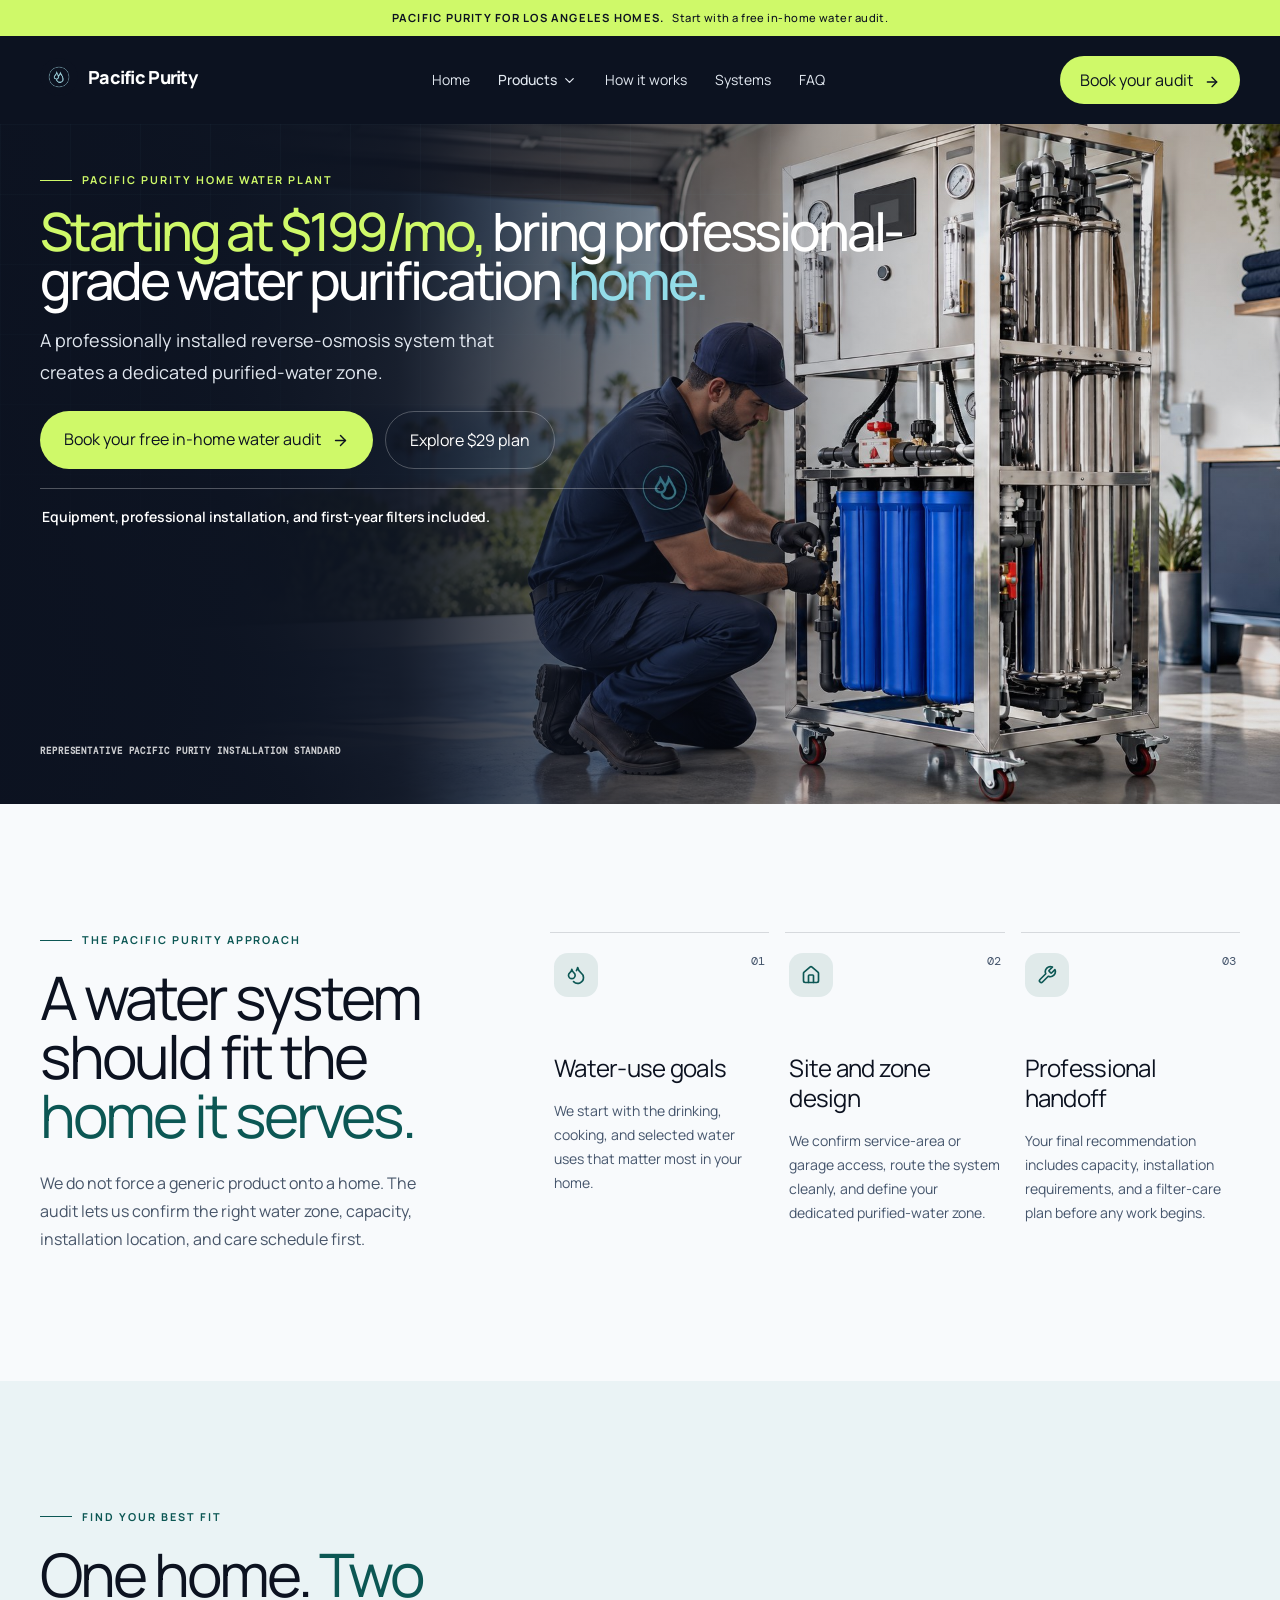
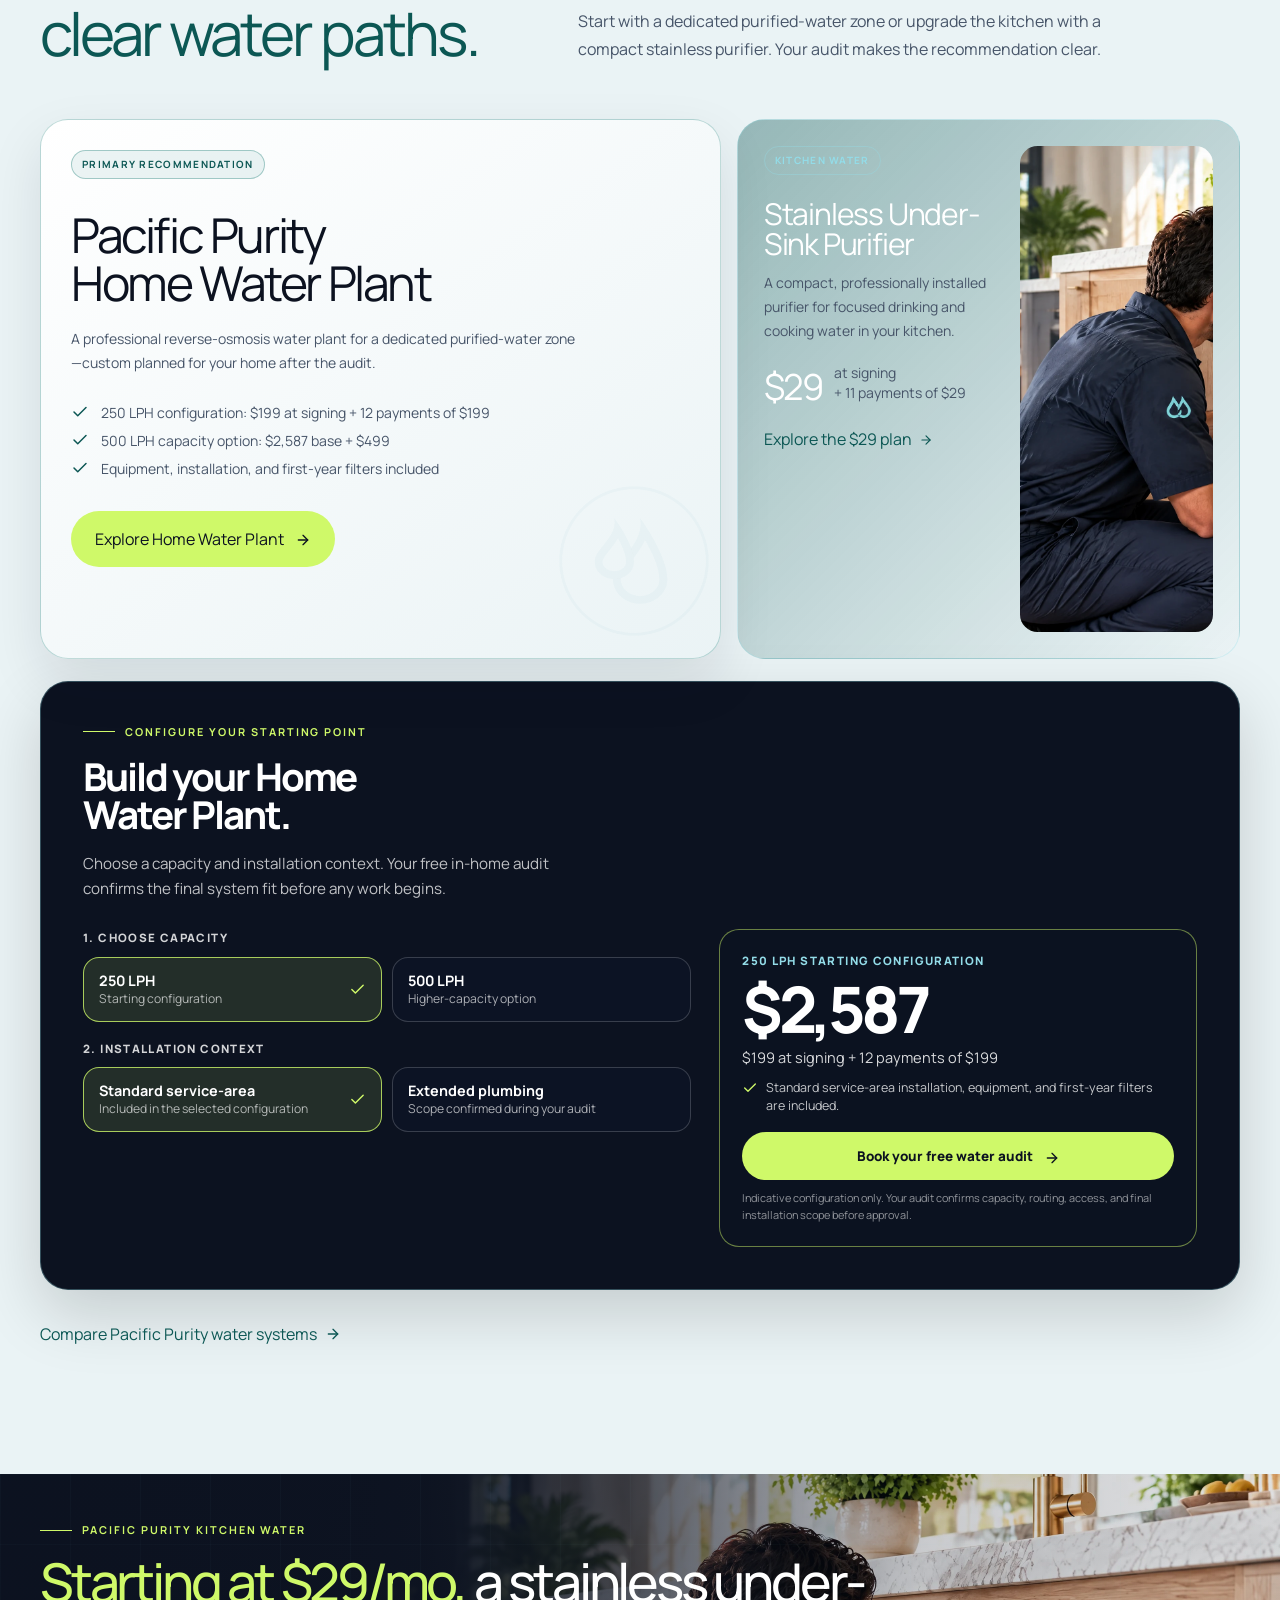
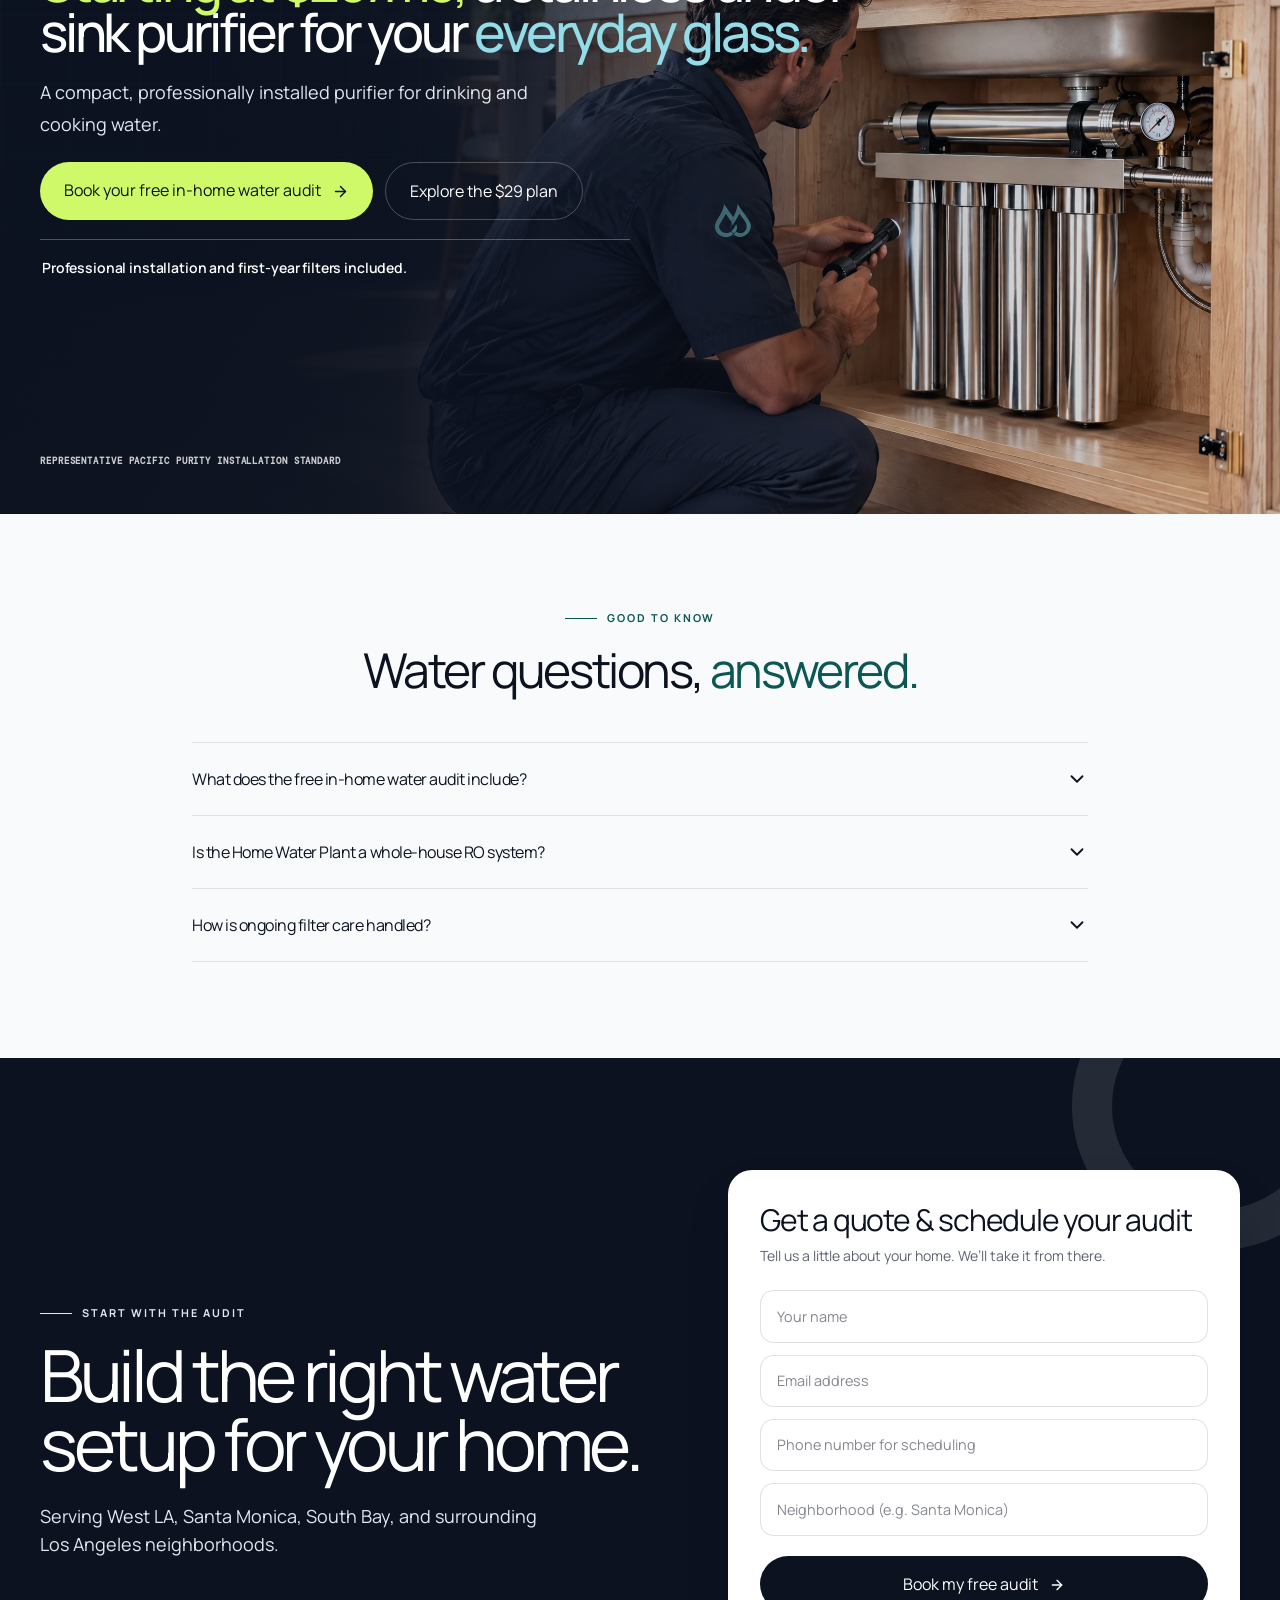
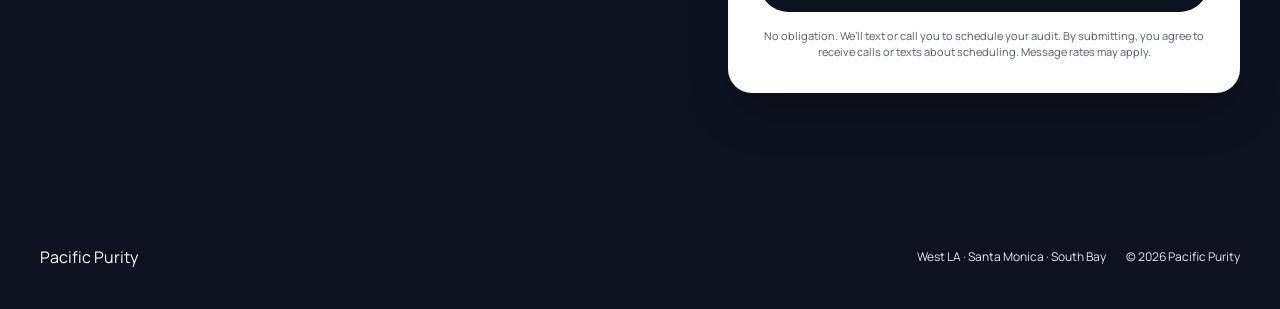
==== commit 77480deb: "Improve accessible palette and hero loading" ====
--- a/products/home-water-plant/index.html
+++ b/products/home-water-plant/index.html
@@ -3,15 +3,19 @@
   <head>
     <meta charset="UTF-8" />
     <meta name="viewport" content="width=device-width, initial-scale=1.0" />
-    <meta name="theme-color" content="#0F172A" />
+    <meta name="theme-color" content="#0C1220" />
+    <link rel="preconnect" href="https://fonts.googleapis.com" />
+    <link rel="preconnect" href="https://fonts.gstatic.com" crossorigin />
+    <link rel="stylesheet" href="https://fonts.googleapis.com/css2?family=DM+Mono:wght@400;500&amp;family=Manrope:wght@400;500;600;700;800&amp;display=swap" />
     <meta name="description" content="Pacific Purity installs 250 or 500 LPH Home Water Plants in Los Angeles. Start at $199/mo with $199 at signing + 12 payments of $199 ($2,587 total)." />
     
     
     <title>Home Water Plant 250/500 LPH in Los Angeles | Pacific Purity</title>
-    <script type="module" crossorigin src="/assets/index-rPLA3eT7.js"></script>
-    <link rel="stylesheet" crossorigin href="/assets/index-DbnphQcN.css">
+    <script type="module" crossorigin src="/assets/index-G8uJSkzl.js"></script>
+    <link rel="stylesheet" crossorigin href="/assets/index-BkZcpk61.css">
   
     <link rel="canonical" href="https://pacificpurity.com/products/home-water-plant" />
+    <link rel="preload" as="image" href="/manus-storage/pacific-purity-home-water-plant.jpg" fetchpriority="high" type="image/jpeg" />
     <meta property="og:type" content="website" />
     <meta property="og:site_name" content="Pacific Purity" />
     <meta property="og:title" content="Home Water Plant 250/500 LPH in Los Angeles | Pacific Purity" />
--- a/assets/index-BkZcpk61.css
+++ b/assets/index-BkZcpk61.css
@@ -0,0 +1 @@
+@layer properties{@supports (((-webkit-hyphens:none)) and (not (margin-trim:inline))) or ((-moz-orient:inline) and (not (color:rgb(from red r g b)))){*,:before,:after,::backdrop{--tw-divide-y-reverse:0;--tw-border-style:solid;--tw-leading:initial;--tw-font-weight:initial;--tw-tracking:initial;--tw-shadow:0 0 #0000;--tw-shadow-color:initial;--tw-shadow-alpha:100%;--tw-inset-shadow:0 0 #0000;--tw-inset-shadow-color:initial;--tw-inset-shadow-alpha:100%;--tw-ring-color:initial;--tw-ring-shadow:0 0 #0000;--tw-inset-ring-color:initial;--tw-inset-ring-shadow:0 0 #0000;--tw-ring-inset:initial;--tw-ring-offset-width:0px;--tw-ring-offset-color:#fff;--tw-ring-offset-shadow:0 0 #0000;--tw-blur:initial;--tw-brightness:initial;--tw-contrast:initial;--tw-grayscale:initial;--tw-hue-rotate:initial;--tw-invert:initial;--tw-opacity:initial;--tw-saturate:initial;--tw-sepia:initial;--tw-drop-shadow:initial;--tw-drop-shadow-color:initial;--tw-drop-shadow-alpha:100%;--tw-drop-shadow-size:initial;--tw-backdrop-blur:initial;--tw-backdrop-brightness:initial;--tw-backdrop-contrast:initial;--tw-backdrop-grayscale:initial;--tw-backdrop-hue-rotate:initial;--tw-backdrop-invert:initial;--tw-backdrop-opacity:initial;--tw-backdrop-saturate:initial;--tw-backdrop-sepia:initial;--tw-translate-x:0;--tw-translate-y:0;--tw-translate-z:0;--tw-animation-delay:0s;--tw-animation-direction:normal;--tw-animation-duration:initial;--tw-animation-fill-mode:none;--tw-animation-iteration-count:1;--tw-enter-blur:0;--tw-enter-opacity:1;--tw-enter-rotate:0;--tw-enter-scale:1;--tw-enter-translate-x:0;--tw-enter-translate-y:0;--tw-exit-blur:0;--tw-exit-opacity:1;--tw-exit-rotate:0;--tw-exit-scale:1;--tw-exit-translate-x:0;--tw-exit-translate-y:0}}}@layer theme{:root,:host{--color-red-700:oklch(50.5% .213 27.518);--color-slate-600:oklch(44.6% .043 257.281);--color-white:#fff;--spacing:.25rem;--container-sm:24rem;--container-md:28rem;--container-lg:32rem;--container-xl:36rem;--container-2xl:42rem;--container-4xl:56rem;--container-5xl:64rem;--container-7xl:80rem;--text-xs:.75rem;--text-xs--line-height:calc(1 / .75);--text-sm:.875rem;--text-sm--line-height:calc(1.25 / .875);--text-base:1rem;--text-base--line-height: 1.5 ;--text-lg:1.125rem;--text-lg--line-height:calc(1.75 / 1.125);--text-xl:1.25rem;--text-xl--line-height:calc(1.75 / 1.25);--text-2xl:1.5rem;--text-2xl--line-height:calc(2 / 1.5);--text-3xl:1.875rem;--text-3xl--line-height: 1.2 ;--text-4xl:2.25rem;--text-4xl--line-height:calc(2.5 / 2.25);--text-5xl:3rem;--text-5xl--line-height:1;--text-6xl:3.75rem;--text-6xl--line-height:1;--text-7xl:4.5rem;--text-7xl--line-height:1;--text-8xl:6rem;--text-8xl--line-height:1;--font-weight-medium:500;--font-weight-semibold:600;--font-weight-bold:700;--leading-tight:1.25;--radius-2xl:1rem;--radius-3xl:1.5rem;--blur-md:12px;--default-transition-duration:.15s;--default-transition-timing-function:cubic-bezier(.4, 0, .2, 1);--default-font-family:"Manrope", sans-serif;--default-mono-font-family:"DM Mono", monospace}}@layer base{*,:after,:before,::backdrop{box-sizing:border-box;border:0 solid;margin:0;padding:0}::file-selector-button{box-sizing:border-box;border:0 solid;margin:0;padding:0}html,:host{-webkit-text-size-adjust:100%;tab-size:4;line-height:1.5;font-family:var(--default-font-family,-apple-system, BlinkMacSystemFont, "Segoe UI", Roboto, "Helvetica Neue", "Noto Sans", Arial, sans-serif, "Apple Color Emoji", "Segoe UI Emoji", "Segoe UI Symbol", "Noto Color Emoji");font-feature-settings:var(--default-font-feature-settings,normal);font-variation-settings:var(--default-font-variation-settings,normal);-webkit-tap-highlight-color:transparent}hr{height:0;color:inherit;border-top-width:1px}abbr:where([title]){-webkit-text-decoration:underline dotted;text-decoration:underline dotted}h1,h2,h3,h4,h5,h6{font-size:inherit;font-weight:inherit}a{color:inherit;-webkit-text-decoration:inherit;text-decoration:inherit}b,strong{font-weight:bolder}code,kbd,samp,pre{font-family:var(--default-mono-font-family,ui-monospace, SFMono-Regular, Menlo, Monaco, Consolas, "Liberation Mono", "Courier New", monospace);font-feature-settings:var(--default-mono-font-feature-settings,normal);font-variation-settings:var(--default-mono-font-variation-settings,normal);font-size:1em}small{font-size:80%}sub,sup{vertical-align:baseline;font-size:75%;line-height:0;position:relative}sub{bottom:-.25em}sup{top:-.5em}table{text-indent:0;border-color:inherit;border-collapse:collapse}:-moz-focusring:where(:not(iframe)){outline:auto}progress{vertical-align:baseline}summary{display:list-item}ol,ul,menu{list-style:none}img,svg,video,canvas,audio,iframe,embed,object{vertical-align:middle;display:block}img,video{max-width:100%;height:auto}button,input,select,optgroup,textarea{font:inherit;font-feature-settings:inherit;font-variation-settings:inherit;letter-spacing:inherit;color:inherit;opacity:1;background-color:#0000;border-radius:0}::file-selector-button{font:inherit;font-feature-settings:inherit;font-variation-settings:inherit;letter-spacing:inherit;color:inherit;opacity:1;background-color:#0000;border-radius:0}:where(select:is([multiple],[size])) optgroup{font-weight:bolder}:where(select:is([multiple],[size])) optgroup option{padding-inline-start:20px}::file-selector-button{margin-inline-end:4px}::placeholder{opacity:1}@supports (not ((-webkit-appearance:-apple-pay-button))) or (contain-intrinsic-size:1px){::placeholder{color:currentColor}@supports (color:color-mix(in lab,red,red)){::placeholder{color:color-mix(in oklab,currentcolor 50%,transparent)}}}textarea{resize:vertical}::-webkit-search-decoration{-webkit-appearance:none}::-webkit-date-and-time-value{min-height:1lh;text-align:inherit}::-webkit-datetime-edit{display:inline-flex}::-webkit-datetime-edit-fields-wrapper{padding:0}::-webkit-datetime-edit{padding-block:0}::-webkit-datetime-edit-year-field{padding-block:0}::-webkit-datetime-edit-month-field{padding-block:0}::-webkit-datetime-edit-day-field{padding-block:0}::-webkit-datetime-edit-hour-field{padding-block:0}::-webkit-datetime-edit-minute-field{padding-block:0}::-webkit-datetime-edit-second-field{padding-block:0}::-webkit-datetime-edit-millisecond-field{padding-block:0}::-webkit-datetime-edit-meridiem-field{padding-block:0}::-webkit-calendar-picker-indicator{line-height:1}:-moz-ui-invalid{box-shadow:none}button,input:where([type=button],[type=reset],[type=submit]){appearance:button}::file-selector-button{appearance:button}::-webkit-inner-spin-button{height:auto}::-webkit-outer-spin-button{height:auto}[hidden]:where(:not([hidden=until-found])){display:none!important}}@layer components;@layer utilities{.absolute{position:absolute}.relative{position:relative}.inset-0{inset:0}.-top-24{top:calc(var(--spacing) * -24)}.-right-20{right:calc(var(--spacing) * -20)}.bottom-6{bottom:calc(var(--spacing) * 6)}.left-4{left:calc(var(--spacing) * 4)}.isolate{isolation:isolate}.z-10{z-index:10}.mx-5{margin-inline:calc(var(--spacing) * 5)}.mx-auto{margin-inline:auto}.mt-2{margin-top:calc(var(--spacing) * 2)}.mt-3{margin-top:calc(var(--spacing) * 3)}.mt-4{margin-top:calc(var(--spacing) * 4)}.mt-5{margin-top:calc(var(--spacing) * 5)}.mt-6{margin-top:calc(var(--spacing) * 6)}.mt-7{margin-top:calc(var(--spacing) * 7)}.mt-8{margin-top:calc(var(--spacing) * 8)}.mt-9{margin-top:calc(var(--spacing) * 9)}.mt-10{margin-top:calc(var(--spacing) * 10)}.mt-12{margin-top:calc(var(--spacing) * 12)}.mt-14{margin-top:calc(var(--spacing) * 14)}.mb-1{margin-bottom:var(--spacing)}.mb-2{margin-bottom:calc(var(--spacing) * 2)}.mb-4{margin-bottom:calc(var(--spacing) * 4)}.mb-14{margin-bottom:calc(var(--spacing) * 14)}.ml-1{margin-left:var(--spacing)}.ml-2{margin-left:calc(var(--spacing) * 2)}.block{display:block}.flex{display:flex}.grid{display:grid}.hidden{display:none}.inline{display:inline}.inline-block{display:inline-block}.inline-flex{display:inline-flex}.aspect-\[4\/3\]{aspect-ratio:4/3}.h-14{height:calc(var(--spacing) * 14)}.h-72{height:calc(var(--spacing) * 72)}.h-px{height:1px}.min-h-screen{min-height:100vh}.w-12{width:calc(var(--spacing) * 12)}.w-14{width:calc(var(--spacing) * 14)}.w-72{width:calc(var(--spacing) * 72)}.w-full{width:100%}.max-w-2xl{max-width:var(--container-2xl)}.max-w-4xl{max-width:var(--container-4xl)}.max-w-5xl{max-width:var(--container-5xl)}.max-w-7xl{max-width:var(--container-7xl)}.max-w-\[640px\]{max-width:640px}.max-w-lg{max-width:var(--container-lg)}.max-w-md{max-width:var(--container-md)}.max-w-sm{max-width:var(--container-sm)}.max-w-xl{max-width:var(--container-xl)}.shrink-0{flex-shrink:0}.rotate-180{rotate:180deg}.flex-col{flex-direction:column}.flex-wrap{flex-wrap:wrap}.place-items-center{place-items:center}.items-center{align-items:center}.items-end{align-items:flex-end}.items-start{align-items:flex-start}.justify-between{justify-content:space-between}.justify-center{justify-content:center}.gap-2{gap:calc(var(--spacing) * 2)}.gap-3{gap:calc(var(--spacing) * 3)}.gap-4{gap:calc(var(--spacing) * 4)}.gap-5{gap:calc(var(--spacing) * 5)}.gap-6{gap:calc(var(--spacing) * 6)}.gap-7{gap:calc(var(--spacing) * 7)}.gap-8{gap:calc(var(--spacing) * 8)}.gap-10{gap:calc(var(--spacing) * 10)}.gap-12{gap:calc(var(--spacing) * 12)}.gap-x-6{column-gap:calc(var(--spacing) * 6)}.gap-y-3{row-gap:calc(var(--spacing) * 3)}:where(.divide-y>:not(:last-child)){--tw-divide-y-reverse:0;border-bottom-style:var(--tw-border-style);border-top-style:var(--tw-border-style);border-top-width:calc(1px * var(--tw-divide-y-reverse));border-bottom-width:calc(1px * calc(1 - var(--tw-divide-y-reverse)))}:where(.divide-ink\/10>:not(:last-child)){border-color:#0c12201a}.overflow-hidden{overflow:hidden}.overflow-x-hidden{overflow-x:hidden}.rounded-2xl{border-radius:var(--radius-2xl)}.rounded-3xl{border-radius:var(--radius-3xl)}.rounded-\[2rem\]{border-radius:2rem}.rounded-full{border-radius:3.40282e38px}.border{border-style:var(--tw-border-style);border-width:1px}.border-\[40px\]{border-style:var(--tw-border-style);border-width:40px}.border-y{border-block-style:var(--tw-border-style);border-block-width:1px}.border-ink\/10{border-color:#0c12201a}.border-white\/10{border-color:#ffffff1a}@supports (color:color-mix(in lab,red,red)){.border-white\/10{border-color:color-mix(in oklab,var(--color-white) 10%,transparent)}}.border-white\/15{border-color:#ffffff26}@supports (color:color-mix(in lab,red,red)){.border-white\/15{border-color:color-mix(in oklab,var(--color-white) 15%,transparent)}}.border-white\/20{border-color:#fff3}@supports (color:color-mix(in lab,red,red)){.border-white\/20{border-color:color-mix(in oklab,var(--color-white) 20%,transparent)}}.border-white\/25{border-color:#ffffff40}@supports (color:color-mix(in lab,red,red)){.border-white\/25{border-color:color-mix(in oklab,var(--color-white) 25%,transparent)}}.bg-blue{background-color:#0c5754}.bg-blue\/40{background-color:#0c575466}.bg-coral{background-color:#0c5754}.bg-cream{background-color:#f8fafc}.bg-cyan{background-color:#93dce8}.bg-ink{background-color:#0c1220}.bg-ink\/75{background-color:#0c1220bf}.bg-ink\/95{background-color:#0c1220f2}.bg-lime{background-color:#cff969}.bg-white{background-color:var(--color-white)}.bg-white\/70{background-color:#ffffffb3}@supports (color:color-mix(in lab,red,red)){.bg-white\/70{background-color:color-mix(in oklab,var(--color-white) 70%,transparent)}}.object-cover{object-fit:cover}.p-3{padding:calc(var(--spacing) * 3)}.p-4{padding:calc(var(--spacing) * 4)}.p-5{padding:calc(var(--spacing) * 5)}.p-6{padding:calc(var(--spacing) * 6)}.px-4{padding-inline:calc(var(--spacing) * 4)}.px-5{padding-inline:calc(var(--spacing) * 5)}.px-6{padding-inline:calc(var(--spacing) * 6)}.py-3{padding-block:calc(var(--spacing) * 3)}.py-4{padding-block:calc(var(--spacing) * 4)}.py-5{padding-block:calc(var(--spacing) * 5)}.py-6{padding-block:calc(var(--spacing) * 6)}.py-8{padding-block:calc(var(--spacing) * 8)}.py-10{padding-block:calc(var(--spacing) * 10)}.py-16{padding-block:calc(var(--spacing) * 16)}.py-20{padding-block:calc(var(--spacing) * 20)}.py-24{padding-block:calc(var(--spacing) * 24)}.pt-0{padding-top:0}.pt-20{padding-top:calc(var(--spacing) * 20)}.pb-6{padding-bottom:calc(var(--spacing) * 6)}.pb-20{padding-bottom:calc(var(--spacing) * 20)}.pb-24{padding-bottom:calc(var(--spacing) * 24)}.text-center{text-align:center}.text-left{text-align:left}.font-display{font-family:Manrope,sans-serif}.font-mono{font-family:DM Mono,monospace}.text-2xl{font-size:var(--text-2xl);line-height:var(--tw-leading,var(--text-2xl--line-height))}.text-3xl{font-size:var(--text-3xl);line-height:var(--tw-leading,var(--text-3xl--line-height))}.text-4xl{font-size:var(--text-4xl);line-height:var(--tw-leading,var(--text-4xl--line-height))}.text-5xl{font-size:var(--text-5xl);line-height:var(--tw-leading,var(--text-5xl--line-height))}.text-6xl{font-size:var(--text-6xl);line-height:var(--tw-leading,var(--text-6xl--line-height))}.text-base{font-size:var(--text-base);line-height:var(--tw-leading,var(--text-base--line-height))}.text-lg{font-size:var(--text-lg);line-height:var(--tw-leading,var(--text-lg--line-height))}.text-sm{font-size:var(--text-sm);line-height:var(--tw-leading,var(--text-sm--line-height))}.text-xl{font-size:var(--text-xl);line-height:var(--tw-leading,var(--text-xl--line-height))}.text-xs{font-size:var(--text-xs);line-height:var(--tw-leading,var(--text-xs--line-height))}.text-\[11px\]{font-size:11px}.leading-5{--tw-leading:calc(var(--spacing) * 5);line-height:calc(var(--spacing) * 5)}.leading-6{--tw-leading:calc(var(--spacing) * 6);line-height:calc(var(--spacing) * 6)}.leading-7{--tw-leading:calc(var(--spacing) * 7);line-height:calc(var(--spacing) * 7)}.leading-8{--tw-leading:calc(var(--spacing) * 8);line-height:calc(var(--spacing) * 8)}.leading-\[\.92\]{--tw-leading:.92;line-height:.92}.leading-\[\.93\]{--tw-leading:.93;line-height:.93}.leading-\[\.95\]{--tw-leading:.95;line-height:.95}.leading-\[\.98\]{--tw-leading:.98;line-height:.98}.leading-\[0\.94\]{--tw-leading:.94;line-height:.94}.leading-\[0\.98\]{--tw-leading:.98;line-height:.98}.leading-none{--tw-leading:1;line-height:1}.leading-tight{--tw-leading:var(--leading-tight);line-height:var(--leading-tight)}.font-bold{--tw-font-weight:var(--font-weight-bold);font-weight:var(--font-weight-bold)}.font-medium{--tw-font-weight:var(--font-weight-medium);font-weight:var(--font-weight-medium)}.font-semibold{--tw-font-weight:var(--font-weight-semibold);font-weight:var(--font-weight-semibold)}.tracking-\[-\.03em\]{--tw-tracking:-.03em;letter-spacing:-.03em}.tracking-\[-\.04em\]{--tw-tracking:-.04em;letter-spacing:-.04em}.tracking-\[-\.05em\]{--tw-tracking:-.05em;letter-spacing:-.05em}.tracking-\[-\.06em\]{--tw-tracking:-.06em;letter-spacing:-.06em}.tracking-\[-0\.03em\]{--tw-tracking:-.03em;letter-spacing:-.03em}.tracking-\[-0\.04em\]{--tw-tracking:-.04em;letter-spacing:-.04em}.tracking-\[-0\.05em\]{--tw-tracking:-.05em;letter-spacing:-.05em}.tracking-\[-0\.06em\]{--tw-tracking:-.06em;letter-spacing:-.06em}.tracking-\[\.16em\]{--tw-tracking:.16em;letter-spacing:.16em}.text-blue,.text-coral{color:#0c5754}.text-cyan{color:#93dce8}.text-ink{color:#0c1220}.text-ink\/40{color:#0c122066}.text-ink\/55{color:#0c12208c}.text-ink\/60{color:#0c122099}.text-ink\/65{color:#0c1220a6}.text-lime{color:#cff969}.text-red-700{color:var(--color-red-700)}.text-slate-600{color:var(--color-slate-600)}.text-white{color:var(--color-white)}.text-white\/25{color:#ffffff40}@supports (color:color-mix(in lab,red,red)){.text-white\/25{color:color-mix(in oklab,var(--color-white) 25%,transparent)}}.text-white\/45{color:#ffffff73}@supports (color:color-mix(in lab,red,red)){.text-white\/45{color:color-mix(in oklab,var(--color-white) 45%,transparent)}}.text-white\/50{color:#ffffff80}@supports (color:color-mix(in lab,red,red)){.text-white\/50{color:color-mix(in oklab,var(--color-white) 50%,transparent)}}.text-white\/55{color:#ffffff8c}@supports (color:color-mix(in lab,red,red)){.text-white\/55{color:color-mix(in oklab,var(--color-white) 55%,transparent)}}.text-white\/60{color:#fff9}@supports (color:color-mix(in lab,red,red)){.text-white\/60{color:color-mix(in oklab,var(--color-white) 60%,transparent)}}.text-white\/65{color:#ffffffa6}@supports (color:color-mix(in lab,red,red)){.text-white\/65{color:color-mix(in oklab,var(--color-white) 65%,transparent)}}.text-white\/70{color:#ffffffb3}@supports (color:color-mix(in lab,red,red)){.text-white\/70{color:color-mix(in oklab,var(--color-white) 70%,transparent)}}.text-white\/75{color:#ffffffbf}@supports (color:color-mix(in lab,red,red)){.text-white\/75{color:color-mix(in oklab,var(--color-white) 75%,transparent)}}.text-white\/80{color:#fffc}@supports (color:color-mix(in lab,red,red)){.text-white\/80{color:color-mix(in oklab,var(--color-white) 80%,transparent)}}.uppercase{text-transform:uppercase}.opacity-35{opacity:.35}.opacity-50{opacity:.5}.opacity-60{opacity:.6}.shadow-2xl{--tw-shadow:0 25px 50px -12px var(--tw-shadow-color,#00000040);box-shadow:var(--tw-inset-shadow),var(--tw-inset-ring-shadow),var(--tw-ring-offset-shadow),var(--tw-ring-shadow),var(--tw-shadow)}.filter{filter:var(--tw-blur,) var(--tw-brightness,) var(--tw-contrast,) var(--tw-grayscale,) var(--tw-hue-rotate,) var(--tw-invert,) var(--tw-saturate,) var(--tw-sepia,) var(--tw-drop-shadow,)}.backdrop-blur-md{--tw-backdrop-blur:blur(var(--blur-md));-webkit-backdrop-filter:var(--tw-backdrop-blur,) var(--tw-backdrop-brightness,) var(--tw-backdrop-contrast,) var(--tw-backdrop-grayscale,) var(--tw-backdrop-hue-rotate,) var(--tw-backdrop-invert,) var(--tw-backdrop-opacity,) var(--tw-backdrop-saturate,) var(--tw-backdrop-sepia,);backdrop-filter:var(--tw-backdrop-blur,) var(--tw-backdrop-brightness,) var(--tw-backdrop-contrast,) var(--tw-backdrop-grayscale,) var(--tw-backdrop-hue-rotate,) var(--tw-backdrop-invert,) var(--tw-backdrop-opacity,) var(--tw-backdrop-saturate,) var(--tw-backdrop-sepia,)}.transition{transition-property:color,background-color,border-color,outline-color,text-decoration-color,fill,stroke,--tw-gradient-from,--tw-gradient-via,--tw-gradient-to,opacity,box-shadow,transform,translate,scale,rotate,filter,-webkit-backdrop-filter,backdrop-filter,display,content-visibility,overlay,pointer-events;transition-timing-function:var(--tw-ease,var(--default-transition-timing-function));transition-duration:var(--tw-duration,var(--default-transition-duration))}.transition-transform{transition-property:transform,translate,scale,rotate;transition-timing-function:var(--tw-ease,var(--default-transition-timing-function));transition-duration:var(--tw-duration,var(--default-transition-duration))}@media(hover:hover){.hover\:-translate-y-0\.5:hover{--tw-translate-y:calc(var(--spacing) * -.5);translate:var(--tw-translate-x) var(--tw-translate-y)}.hover\:-translate-y-1:hover{--tw-translate-y:calc(var(--spacing) * -1);translate:var(--tw-translate-x) var(--tw-translate-y)}.hover\:border-cyan:hover{border-color:#93dce8}.hover\:bg-blue:hover{background-color:#0c5754}.hover\:bg-white:hover{background-color:var(--color-white)}.hover\:text-cyan:hover{color:#93dce8}.hover\:text-lime:hover{color:#cff969}}.disabled\:cursor-not-allowed:disabled{cursor:not-allowed}.disabled\:opacity-60:disabled{opacity:.6}@media(min-width:40rem){.sm\:left-10{left:calc(var(--spacing) * 10)}.sm\:block{display:block}.sm\:flex{display:flex}.sm\:grid-cols-2{grid-template-columns:repeat(2,minmax(0,1fr))}.sm\:grid-cols-3{grid-template-columns:repeat(3,minmax(0,1fr))}.sm\:flex-row{flex-direction:row}.sm\:items-center{align-items:center}.sm\:p-8{padding:calc(var(--spacing) * 8)}.sm\:text-5xl{font-size:var(--text-5xl);line-height:var(--tw-leading,var(--text-5xl--line-height))}.sm\:text-6xl{font-size:var(--text-6xl);line-height:var(--tw-leading,var(--text-6xl--line-height))}.sm\:text-7xl{font-size:var(--text-7xl);line-height:var(--tw-leading,var(--text-7xl--line-height))}.sm\:text-8xl{font-size:var(--text-8xl);line-height:var(--tw-leading,var(--text-8xl--line-height))}}@media(min-width:64rem){.lg\:grid-cols-1{grid-template-columns:repeat(1,minmax(0,1fr))}.lg\:grid-cols-2{grid-template-columns:repeat(2,minmax(0,1fr))}.lg\:grid-cols-4{grid-template-columns:repeat(4,minmax(0,1fr))}.lg\:grid-cols-\[\.8fr_1\.2fr\]{grid-template-columns:.8fr 1.2fr}.lg\:grid-cols-\[\.9fr_1\.1fr\]{grid-template-columns:.9fr 1.1fr}.lg\:grid-cols-\[\.72fr_1\.28fr\]{grid-template-columns:.72fr 1.28fr}.lg\:grid-cols-\[\.75fr_1\.25fr\]{grid-template-columns:.75fr 1.25fr}.lg\:grid-cols-\[0\.74fr_1\.26fr\]{grid-template-columns:.74fr 1.26fr}.lg\:grid-cols-\[0\.75fr_1\.25fr\]{grid-template-columns:.75fr 1.25fr}.lg\:grid-cols-\[0\.78fr_1\.22fr\]{grid-template-columns:.78fr 1.22fr}.lg\:grid-cols-\[1\.1fr_\.9fr\]{grid-template-columns:1.1fr .9fr}.lg\:grid-cols-\[1\.02fr_\.98fr\]{grid-template-columns:1.02fr .98fr}.lg\:grid-cols-\[1\.15fr_\.85fr\]{grid-template-columns:1.15fr .85fr}.lg\:grid-cols-\[1fr_\.8fr\]{grid-template-columns:1fr .8fr}.lg\:grid-cols-\[1fr_\.75fr\]{grid-template-columns:1fr .75fr}.lg\:items-center{align-items:center}.lg\:items-end{align-items:flex-end}.lg\:gap-24{gap:calc(var(--spacing) * 24)}.lg\:px-10{padding-inline:calc(var(--spacing) * 10)}.lg\:py-20{padding-block:calc(var(--spacing) * 20)}.lg\:py-28{padding-block:calc(var(--spacing) * 28)}.lg\:py-32{padding-block:calc(var(--spacing) * 32)}.lg\:pt-24{padding-top:calc(var(--spacing) * 24)}.lg\:pb-28{padding-bottom:calc(var(--spacing) * 28)}}}@property --tw-animation-delay{syntax:"*";inherits:false;initial-value:0s}@property --tw-animation-direction{syntax:"*";inherits:false;initial-value:normal}@property --tw-animation-duration{syntax:"*";inherits:false}@property --tw-animation-fill-mode{syntax:"*";inherits:false;initial-value:none}@property --tw-animation-iteration-count{syntax:"*";inherits:false;initial-value:1}@property --tw-enter-blur{syntax:"*";inherits:false;initial-value:0}@property --tw-enter-opacity{syntax:"*";inherits:false;initial-value:1}@property --tw-enter-rotate{syntax:"*";inherits:false;initial-value:0}@property --tw-enter-scale{syntax:"*";inherits:false;initial-value:1}@property --tw-enter-translate-x{syntax:"*";inherits:false;initial-value:0}@property --tw-enter-translate-y{syntax:"*";inherits:false;initial-value:0}@property --tw-exit-blur{syntax:"*";inherits:false;initial-value:0}@property --tw-exit-opacity{syntax:"*";inherits:false;initial-value:1}@property --tw-exit-rotate{syntax:"*";inherits:false;initial-value:0}@property --tw-exit-scale{syntax:"*";inherits:false;initial-value:1}@property --tw-exit-translate-x{syntax:"*";inherits:false;initial-value:0}@property --tw-exit-translate-y{syntax:"*";inherits:false;initial-value:0}:root{--background:#f8fafc;--foreground:#0c1220;--radius:1rem}*{box-sizing:border-box}html{scroll-behavior:smooth}body{color:#0c1220;-webkit-font-smoothing:antialiased;background:#f8fafc;margin:0;font-family:Manrope,sans-serif}button,a,input{font:inherit}button{cursor:pointer}a{color:inherit;text-decoration:none}.font-display{font-family:Manrope,sans-serif}.font-mono{font-family:DM Mono,monospace}.announcement{z-index:30;color:#0c1220;letter-spacing:.11em;text-transform:uppercase;background:#cff969;justify-content:center;align-items:center;gap:.5rem;min-height:36px;padding:.55rem 1rem;font-size:.7rem;font-weight:700;display:flex;position:relative}.announcement span{opacity:.6;letter-spacing:.04em;text-transform:none;font-weight:500;display:none}@media(min-width:640px){.announcement span{display:inline}}.nav-link{transition:color .2s;position:relative}.nav-link:hover{color:#cff969}.menu-group-label{color:#ffffff59;letter-spacing:.16em;text-transform:uppercase;font-size:10px;font-weight:700}.products-menu{position:relative}.products-menu-trigger{color:#ffffffbf;align-items:center;gap:5px;font-size:14px;font-weight:500;transition:color .2s;display:inline-flex}.products-menu-trigger:hover{color:#cff969}.products-menu-chevron{transition:transform .2s}.products-menu-panel{background:#0c1220fa;border:1px solid #ffffff1f;border-radius:1rem;width:255px;padding:8px;position:absolute;top:calc(100% + 14px);left:-18px;box-shadow:0 18px 45px #00000038}.products-menu-panel:before{content:"";background:#0c1220;width:9px;height:9px;position:absolute;top:-5px;left:25px;transform:rotate(45deg)}.products-menu-panel a{z-index:1;color:#fff;border-radius:.75rem;align-items:center;gap:10px;padding:10px;transition:background .2s;display:flex;position:relative}.products-menu-panel a:hover{background:#ffffff14}.products-menu-panel a>span:last-child{flex-direction:column;gap:3px;display:flex}.products-menu-panel strong{font-size:12px}.products-menu-panel small{color:#ffffff73;font-size:10px}.products-menu-icon{border-radius:9px;flex:none;place-items:center;width:30px;height:30px;display:grid}.products-menu-icon-cyan{color:#93dce8;background:#93dce826}.products-menu-icon-blue{color:#93dce8;background:#0c575440}.mobile-audit-bar{display:none}.mobile-audit-link{color:#0c1220;background:#cff969;border-radius:1rem;align-items:center;gap:11px;width:100%;padding:11px 14px;display:flex;box-shadow:0 8px 30px #0003}.mobile-audit-icon{background:#0c12201f;border-radius:999px;flex:none;place-items:center;width:32px;height:32px;display:grid}.mobile-audit-link span:nth-child(2){flex-direction:column;flex:1;min-width:0;line-height:1.2;display:flex}.mobile-audit-link strong{font-size:12px}.mobile-audit-link small{color:#0c12208c;margin-top:3px;font-size:10px}.audit-modal-backdrop{z-index:80;-webkit-backdrop-filter:blur(7px);backdrop-filter:blur(7px);background:#0c12208c;place-items:end center;padding:16px;display:grid;position:fixed;inset:0}.audit-modal{color:#0c1220;background:#f4f7fa;border-radius:1.5rem;width:min(100%,430px);padding:26px;animation:.22s cubic-bezier(.23,1,.32,1) both modal-in;position:relative;box-shadow:0 24px 80px #00000047}.audit-modal-close{color:#0c12208c;border-radius:999px;place-items:center;width:34px;height:34px;transition:background .2s,color .2s;display:grid;position:absolute;top:16px;right:16px}.audit-modal-close:hover{color:#0c1220;background:#0c122014}.audit-modal h2{letter-spacing:-.05em;max-width:320px;margin-top:16px;font:38px/.96 Manrope,sans-serif}.audit-modal-copy{color:#0c122099;max-width:350px;margin-top:12px;font-size:13px;line-height:1.55}.audit-modal-form{gap:9px;margin-top:20px;display:grid}.audit-modal-form input{color:#0c1220;background:#fff;border:1px solid #0c12201f;border-radius:.8rem;outline:none;width:100%;padding:12px 13px;font-size:13px}.audit-modal-form input:focus{border-color:#0c5754;box-shadow:0 0 0 3px #0c57541f}.audit-modal-form button{color:#fff;background:#0c1220;border-radius:999px;padding:13px 16px;font-size:13px;font-weight:700;transition:transform .2s,background .2s}.audit-modal-form button:hover{background:#0c5754;transform:translateY(-1px)}.audit-consent{color:#0c122073;margin:2px 4px 0;font-size:10px;line-height:1.4}.audit-modal-full-link{color:#0c122073;text-align:center;text-underline-offset:3px;margin-top:14px;font-size:11px;text-decoration:underline;display:block}.audit-modal-secondary{color:#fff;background:#0c1220;border-radius:999px;margin-top:20px;padding:12px 22px;font-size:13px;font-weight:700}.audit-success{text-align:center;padding:22px 6px 8px}.audit-success-icon{background:#cff969;border-radius:999px;place-items:center;width:54px;height:54px;margin:0 auto;display:grid}.audit-success h2{margin:18px auto 0}.audit-success p{color:#0c122099;max-width:280px;margin:12px auto 0;font-size:13px;line-height:1.55}.product-header{z-index:20;background:#0c1220;position:relative}.product-nav-link{transition:color .2s}.product-nav-link:hover{color:#cff969}.product-hero{min-height:720px}.product-hero-glow{filter:blur(22px);background:radial-gradient(circle,#93dce833,#0000 65%);border-radius:50%;position:absolute;inset:16% 10% 8%}.ro-benefit{border-top:1px solid #0c122024;min-height:230px;padding:20px 4px 0;transition:transform .24s,border-color .24s}.ro-benefit:hover{border-color:#0c5754;transform:translateY(-5px)}.ro-step{background:#ffffff6b;border:1px solid #0c12201f;min-height:255px;padding:22px;transition:transform .24s,box-shadow .24s}.ro-step:hover{transform:translateY(-5px);box-shadow:0 20px 50px #0c57541f}.ro-check{color:#ffffffb3;align-items:center;gap:10px;font-size:14px;display:flex}.ro-price-card{background:linear-gradient(140deg,#ffffff1a,#93dce80d);border:1px solid #cff9698c;border-radius:1.75rem;padding:30px;box-shadow:0 20px 80px #00000026}.product-page .eyebrow{line-height:1.2}.wholehouse-hero{min-height:700px}.wholehouse-diagram{background:#ffffff80;border:1px solid #0c12201f;border-radius:1.75rem;grid-template-columns:1fr auto 1fr auto 1fr;align-items:center;gap:12px;padding:38px 26px;display:grid;position:relative}.diagram-node{background:#ffffffb3;border:1px solid #0c575433;border-radius:1rem;flex-direction:column;justify-content:center;min-height:145px;padding:18px;display:flex}.diagram-node span{color:#0c5754a6;font:11px DM Mono,monospace}.diagram-node strong{margin-top:26px;font:21px Manrope,sans-serif}.diagram-node small{color:#0c12208c;margin-top:8px;font-size:11px;line-height:1.45}.diagram-connector{background:#0c5754;width:28px;height:2px}.diagram-pipe{background:#0c575440;height:2px;position:absolute;left:26px;right:26px}.diagram-pipe-in{top:25px}.diagram-pipe-out{bottom:25px}.diagram-label{color:#0c5754;text-transform:uppercase;letter-spacing:.1em;font:10px DM Mono,monospace;position:absolute;top:11px;left:26px}.diagram-label-out{inset:auto 26px 11px auto}.bundle-hero{min-height:690px}.makeover-diagram{background:#ffffff0f;border:1px solid #ffffff24;border-radius:2rem;justify-content:center;align-items:center;gap:18px;min-height:230px;padding:36px;display:flex;position:relative}.makeover-home,.makeover-kitchen{background:#ffffff14;border-radius:1.5rem;flex-direction:column;justify-content:center;align-items:center;gap:8px;min-width:210px;min-height:130px;padding:22px;display:flex}.makeover-home{color:#93dce8}.makeover-kitchen{color:#cff969}.makeover-home span,.makeover-kitchen span{color:#fff;text-align:center;font:21px/1.05 Manrope,sans-serif}.makeover-home small,.makeover-kitchen small{color:#ffffff73;font-size:11px}.makeover-line{background:linear-gradient(90deg,#93dce8,#cff969);width:80px;height:2px}.makeover-result{color:#ffffff80;white-space:nowrap;font-size:11px;position:absolute;bottom:14px;left:50%;transform:translate(-50%)}.comparison-table{background:#ffffff7a;border:1px solid #0c12201f;border-radius:1.5rem;overflow:hidden}.comparison-row{border-bottom:1px solid #0c12201a;grid-template-columns:1.05fr 1fr 1fr 1fr;display:grid}.comparison-row:last-child{border-bottom:0}.comparison-row>div{padding:18px;font-size:13px;line-height:1.5}.comparison-row>div:not(:last-child){border-right:1px solid #0c12201a}.comparison-label{color:#0c122080;letter-spacing:.12em;text-transform:uppercase;font-weight:700;font-size:11px!important}.comparison-recommended{background:#0c57541a;font-weight:700}.comparison-row-price>div{font-weight:700}.comparison-mobile{display:none}.comparison-toggle{background:#0c122017;border-radius:999px;grid-template-columns:repeat(3,1fr);gap:5px;padding:5px;display:grid}.comparison-toggle-button{color:#0c12208c;border-radius:999px;padding:11px 8px;font-size:11px;font-weight:700;transition:background .2s,color .2s,transform .2s}.comparison-toggle-button:hover{color:#0c1220;transform:translateY(-1px)}.comparison-toggle-active{color:#fff;background:#0c1220;box-shadow:0 5px 15px #0c122026}.comparison-toggle-active.comparison-toggle-coral{color:#0c1220;background:#0c5754}.comparison-mobile-card{background:#ffffff9e;border:1px solid #0c12201f;border-radius:1.5rem;margin-top:12px;padding:22px;animation:.24s cubic-bezier(.23,1,.32,1) both comparison-in}.comparison-mobile-kicker{color:#0c5754;letter-spacing:.14em;text-transform:uppercase;font-size:10px;font-weight:700}.comparison-mobile-card h3{letter-spacing:-.04em;margin-top:8px;font:31px/1 Manrope,sans-serif}.comparison-mobile-row{border-top:1px solid #0c12201a;grid-template-columns:.8fr 1.2fr;gap:14px;margin-top:14px;padding:14px 0 0;font-size:13px;line-height:1.4;display:grid}.comparison-mobile-row span{color:#0c122080}.comparison-mobile-row strong{font-weight:700}.advice-card{background:#ffffff73;border:1px solid #0c12201f;border-radius:1.25rem;padding:20px}.advice-card span{color:#0c5754;letter-spacing:.12em;text-transform:uppercase;font-size:11px;font-weight:700}.advice-card p{color:#0c122099;margin-top:12px;font-size:13px;line-height:1.55}.advice-card-featured span{color:#0c5754}.eyebrow{letter-spacing:.18em;text-transform:uppercase;align-items:center;gap:.65rem;font-size:.68rem;font-weight:700;display:flex}.eyebrow-line{background:currentColor;width:32px;height:1px;display:inline-block}.hero-grid{background-image:linear-gradient(#93dce814 1px,#0000 1px),linear-gradient(90deg,#93dce814 1px,#0000 1px);background-size:70px 70px;-webkit-mask-image:linear-gradient(#000,#0000 75%);mask-image:linear-gradient(#000,#0000 75%)}.hero-image-wrap{position:relative}.hero-image-wrap:after{content:"";filter:blur(20px);background:radial-gradient(circle,#93dce838,#0000 65%);border-radius:50%;position:absolute;inset:18% 8% 6%}.icon-disc{color:#0c5754;background:#0c57541f;border-radius:14px;place-items:center;width:44px;height:44px;display:grid}.feature-card{border-top:1px solid #0c122024;min-height:320px;padding:20px 4px 0;transition:transform .24s,border-color .24s}.feature-card:hover{border-color:#0c5754;transform:translateY(-6px)}.system-card{z-index:1;background:#ffffff6b;border:1px solid #0c12201f;min-height:240px;padding:22px;transition:transform .24s,background .24s,box-shadow .24s;position:relative}.system-card:hover{background:#ffffffc7;transform:translateY(-5px);box-shadow:0 20px 50px #0c57541f}.water-rings{opacity:.7}.care-card{background:#ffffff0d;border:1px solid #ffffff21;border-radius:1.5rem;padding:24px;transition:transform .24s,background .24s}.care-card:hover{background:#ffffff17;transform:translate(5px)}.care-card-featured{border-color:#cff96999}.product-intro-note{color:#ffffff8c;border-left:1px solid #cff9698c;align-items:center;gap:14px;max-width:420px;padding-left:18px;font-size:13px;line-height:1.55;display:flex}.product-intro-note strong{color:#ffffffe6}.product-card{background:#ffffff0e;border:1px solid #ffffff1f;border-radius:1.75rem;position:relative;overflow:hidden}.product-card-primary{background:linear-gradient(135deg,#ffffff1a,#93dce80f);min-height:540px;padding:30px}.product-card-secondary{background:#ffffff0e;grid-template-columns:1.15fr .85fr;gap:18px;min-height:330px;padding:26px;display:grid}.product-card-copy{z-index:1;max-width:600px;position:relative}.product-card-watermark{color:#93dce81c;position:absolute;bottom:-30px;right:-18px;transform:rotate(-15deg)}.product-install-image{object-fit:cover;object-position:center;opacity:1;border:1px solid #ffffff1a;border-radius:1.1rem;width:100%;height:100%;min-height:275px;box-shadow:0 18px 42px #0000002e}.product-label{color:#93dce8;letter-spacing:.13em;text-transform:uppercase;border:1px solid #93dce859;border-radius:999px;padding:6px 10px;font-size:10px;font-weight:700;display:inline-flex}.product-label-lime{color:#cff969;border-color:#cff9698c}.bundle-card{background:linear-gradient(120deg,#0c57542b,#ffffff0d);border:1px solid #0c57548c;border-radius:1.75rem;min-height:280px;padding:26px}.product-card-primary,.product-card-secondary,.bundle-card{transition:transform .24s,border-color .24s,background .24s}.product-card-primary:hover,.product-card-secondary:hover,.bundle-card:hover{border-color:#cff969a6;transform:translateY(-5px)}.testimonial-section{position:relative}.testimonial-shell{background:#ffffff7a;border:1px solid #0c122021;border-radius:2rem;padding:28px;position:relative;overflow:hidden;box-shadow:0 22px 70px #0c12200f}.testimonial-quote-mark{color:#0c575433;font-family:Manrope,sans-serif;font-size:9rem;line-height:1;position:absolute;top:-8px;right:28px}.testimonial-slide{animation:.28s cubic-bezier(.23,1,.32,1) both testimonial-in}.testimonial-dot{background:#0c122033;border-radius:999px;width:8px;height:8px;transition:width .2s,background .2s}.testimonial-dot-active{background:#0c5754;width:28px}.carousel-button{color:#0c1220;border:1px solid #0c122024;border-radius:999px;place-items:center;width:42px;height:42px;transition:background .2s,color .2s,transform .2s;display:grid}.carousel-button:hover{color:#cff969;background:#0c1220;transform:translateY(-2px)}.form-input{background:#fff;border:1px solid #0c12201f;border-radius:.85rem;outline:none;width:100%;padding:.9rem 1rem;font-size:.9rem;transition:border-color .2s,box-shadow .2s}.form-input:focus{border-color:#0c5754;box-shadow:0 0 0 3px #0c57541f}.animate-rise{animation:.8s cubic-bezier(.23,1,.32,1) both rise}.animate-float{animation:6s ease-in-out infinite float}@keyframes rise{0%{opacity:0;transform:translateY(18px)}to{opacity:1;transform:translateY(0)}}@keyframes float{0%,to{transform:translateY(0)}50%{transform:translateY(-8px)}}@keyframes testimonial-in{0%{opacity:0;transform:translate(12px)}to{opacity:1;transform:translate(0)}}@media(prefers-reduced-motion:reduce){*,:before,:after{scroll-behavior:auto!important;transition-duration:.01ms!important;animation-duration:.01ms!important;animation-iteration-count:1!important}}@media(max-width:639px){.product-card-secondary{grid-template-columns:1fr}.product-install-image{max-height:230px}.product-intro-note{align-items:flex-start}}@keyframes comparison-in{0%{opacity:0;transform:translateY(8px)}to{opacity:1;transform:translateY(0)}}@keyframes modal-in{0%{opacity:0;transform:translateY(12px)}to{opacity:1;transform:translateY(0)}}@media(max-width:639px){.wholehouse-diagram{grid-template-columns:1fr;gap:12px;padding-top:50px;padding-bottom:50px}.diagram-connector{width:2px;height:20px;margin:0 auto}.diagram-pipe{left:18px;right:18px}.diagram-label{left:18px}.diagram-label-out{right:18px}.makeover-diagram{flex-direction:column;gap:14px;padding:26px 16px 52px}.makeover-line{width:2px;height:38px}.comparison-table{display:none}.comparison-mobile{display:block}.mobile-audit-bar{z-index:50;right:12px;bottom:max(12px,env(safe-area-inset-bottom));display:block;position:fixed;left:12px}.product-page,#top{padding-bottom:74px}}.brand-lockup{color:#fff;align-items:center;gap:10px;display:inline-flex}.brand-mark{color:#cff969;background:#cff9691f;border:1px solid #cff969b8;border-radius:999px;place-items:center;width:38px;height:38px;display:grid}.brand-wordmark{letter-spacing:-.04em;font-family:Manrope,sans-serif;font-size:18px;font-weight:800}.brand-lockup-dark{color:#0c1220}.brand-lockup-dark .brand-mark{color:#0c5754;border-color:#0c575440}em{font-style:normal}.audit-modal h2,.comparison-mobile-card h3,.diagram-node strong,.makeover-home span,.makeover-kitchen span{font-family:Manrope,sans-serif;font-weight:800}.bg-coral{background-color:#0c1220!important}.text-coral{color:#0c5754!important}.border-coral{border-color:#0c5754!important}@media(max-width:639px){.comparison-table{overflow:visible}.comparison-row{grid-template-columns:1fr}.comparison-row>div:not(:last-child){border-bottom:1px solid #0c122014;border-right:0}.comparison-row>div{padding:14px 16px}.comparison-table .comparison-label{background:#0c122009}}@media(min-width:640px){.comparison-mobile{display:none!important}.comparison-table{display:block!important}}.header-mobile-only{display:block}@media(min-width:640px){.header-mobile-only{display:none!important}}@media(min-width:640px)and (max-width:767px){.header-compact{gap:.65rem!important;font-size:11px!important}.header-compact-cta{padding:.6rem .75rem!important;font-size:11px!important}}:root{--pp-primary:#0c1220;--pp-secondary:#0c5754;--pp-navy:var(--pp-primary);--pp-coastal-white:#f8fafc;--pp-water-mist:#eaf3f5;--pp-forest:var(--pp-secondary);--pp-teal:var(--pp-secondary);--pp-lime:#cff969}.bg-water-mist{background-color:var(--pp-water-mist)!important}.bg-forest{background-color:var(--pp-forest)!important}.text-forest{color:var(--pp-forest)!important}.text-teal{color:var(--pp-teal)!important}.border-forest{border-color:var(--pp-forest)!important}.bg-cream{background-color:var(--pp-coastal-white)!important}.bg-cream .text-coral,.bg-water-mist .text-coral,.audit-modal .text-coral{color:var(--pp-forest)!important}.bg-cream .text-cyan,.bg-water-mist .text-cyan,.bg-cream .text-blue,.bg-water-mist .text-blue{color:var(--pp-teal)!important}.bg-cream .eyebrow-line.bg-coral,.bg-water-mist .eyebrow-line.bg-coral,.testimonial-section .bg-coral{background-color:var(--pp-forest)!important}.text-lime-dark{color:var(--pp-forest)!important}.bg-ink .text-coral,.product-header .text-coral{color:var(--pp-lime)!important}.bg-ink .eyebrow-line.bg-coral,.product-header .eyebrow-line.bg-coral{background-color:var(--pp-lime)!important}.products-menu-icon-coral{color:var(--pp-lime)!important;background:#cff9692e!important}.product-label-coral{color:var(--pp-lime)!important;border-color:#cff96999!important}.bundle-card{background:linear-gradient(120deg,#cff9692b,#ffffff0d)!important;border-color:#cff9698c!important}.icon-disc{color:var(--pp-forest)!important;background:#0c57541a!important}.feature-card:hover,.ro-benefit:hover{border-color:var(--pp-forest)!important}.advice-card-featured{background:#0c575414!important;border-color:#0c575473!important}.advice-card-featured span,.testimonial-dot-active{color:var(--pp-forest)!important;background-color:var(--pp-forest)!important}.testimonial-quote-mark{color:#0c575429!important}.carousel-button:hover{background:var(--pp-navy)!important;color:var(--pp-lime)!important}.form-input:focus,.audit-modal-form input:focus{border-color:var(--pp-teal)!important;box-shadow:0 0 0 3px #0c575424!important}:root{--pp-forest-aaa:var(--pp-secondary);--pp-teal-aaa:var(--pp-secondary);--pp-body-aaa:#475569;--pp-muted-aaa:#334155;--pp-dark-surface-copy:#e2e8f0}:focus-visible{outline:3px solid var(--pp-secondary);outline-offset:3px}.bg-ink :focus-visible,.product-header :focus-visible,footer :focus-visible{outline-color:#93dce8}a.bg-lime,button.bg-lime,.mobile-audit-link,.bg-lime,.announcement,.announcement span{color:#0c1220!important}.announcement span{opacity:1!important}.bg-cream .text-coral,.bg-water-mist .text-coral,.audit-modal .text-coral,.text-forest{color:var(--pp-forest-aaa)!important}.bg-cream .text-blue,.bg-water-mist .text-blue,.bg-cream .text-teal,.bg-water-mist .text-teal,.bg-water-mist .comparison-mobile-kicker,.bg-water-mist .advice-card span{color:var(--pp-teal-aaa)!important}.bg-cream .text-lime,.bg-water-mist .text-lime,.audit-modal .text-lime{color:var(--pp-secondary)!important}.bg-ink .text-lime,.bg-coral .text-lime,.product-header .text-lime,.water-plant-calculator-intro .text-lime{color:var(--pp-lime)!important}.bg-cream .text-ink\/60,.bg-cream .text-ink\/58,.bg-water-mist .text-ink\/60,.bg-water-mist .text-ink\/65,.bg-water-mist .comparison-mobile-row span,.comparison-label,.advice-card p,.advice-card-featured p{color:var(--pp-body-aaa)!important}.feature-card .text-ink\/35,.system-card .text-blue\/60,.ro-step .text-blue\/60,.diagram-node span,.diagram-label{color:var(--pp-teal-aaa)!important}.diagram-node small{color:var(--pp-body-aaa)!important}.bg-ink .text-white\/35,.bg-ink .text-white\/40,.bg-ink .text-white\/45,.bg-ink .text-white\/50,.bg-ink .text-white\/55,.bg-ink .text-white\/60,.bg-ink .text-white\/65,.bg-ink .text-white\/70,.product-header .text-white\/45,.product-header .text-white\/70,.product-header .text-white\/75{color:var(--pp-dark-surface-copy)!important}.bg-ink .text-blue,.bg-ink .text-cyan{color:#93dce8!important}.mobile-audit-link small{color:#334155!important}.testimonial-dot{place-items:center;width:24px;height:24px;display:grid;background:0 0!important}.testimonial-dot:after{content:"";background:#64748b;border-radius:999px;width:8px;height:8px;transition:width .2s,background .2s}.testimonial-dot-active{width:24px!important}.testimonial-dot-active:after{background:var(--pp-forest-aaa);width:18px}.site-home-link{align-items:center;min-width:24px;min-height:24px;display:inline-flex}.comparison-toggle{background:#d6dfe3}.comparison-toggle-button{color:#334155}.comparison-toggle-active{color:#fff;background:#0c1220}.comparison-toggle-active.comparison-toggle-coral{background:var(--pp-forest-aaa)!important;color:#fff!important}.comparison-recommended{background:#14532d1a!important}.wholehouse-pricing-grid,.full-package-grid,.full-home-comparison .mx-auto,.comparison-mobile,.comparison-mobile-card,.comparison-heading,.full-package-heading{min-width:0}@media(max-width:374px){.wholehouse-pricing-grid,.full-package-grid{gap:2rem}.wholehouse-price-row,.full-package-price-row{flex-wrap:wrap}.wholehouse-price-row>*,.full-package-price-row>*{min-width:0}.wholehouse-price-row .font-display,.full-package-price-row .font-display{font-size:clamp(2.75rem,17vw,3.5rem)}.comparison-heading,.full-package-heading{overflow-wrap:anywhere;max-width:100%;font-size:clamp(2.3rem,12vw,2.6rem)!important}.wholehouse-pricing-grid .ro-price-card,.full-package-grid .ro-price-card{padding:22px}}.hero-image-wrap,.representative-hero-media,.product-install-figure,.bundle-hero-visual,.wholehouse-installation-visual{margin:0}.representative-hero-media,.product-install-figure,.bundle-hero-visual,.wholehouse-installation-visual{position:relative}.representative-media-note{z-index:25;color:#e2e8f0;letter-spacing:.08em;text-transform:uppercase;-webkit-backdrop-filter:blur(8px);backdrop-filter:blur(8px);background:#0c1220cc;border:1px solid #ffffff2e;border-radius:999px;padding:7px 10px;font:700 9px/1 DM Mono,monospace;position:absolute;bottom:14px;right:14px;box-shadow:0 8px 22px #0003}.representative-media-note-compact{font-size:8px;bottom:12px;right:12px}.product-install-figure{border-radius:1.1rem;min-height:275px;overflow:hidden}.product-install-figure .product-install-image{min-height:275px}.wholehouse-installation-visual{background:#ffffff8f;border:1px solid #0c12201f;border-radius:1.25rem;grid-template-columns:minmax(0,.94fr) minmax(210px,.72fr);margin-top:16px;display:grid;overflow:hidden}.wholehouse-installation-visual img{object-fit:cover;object-position:center;width:100%;height:220px}.wholehouse-installation-visual figcaption{align-content:center;gap:10px;padding:24px;display:grid}.wholehouse-installation-visual strong{color:var(--pp-teal-aaa);letter-spacing:-.04em;font:800 22px/1.04 Manrope,sans-serif}.wholehouse-installation-visual span{color:var(--pp-body-aaa);font-size:13px;line-height:1.55}.bundle-hero-visual{background:#ffffff0f;border:1px solid #ffffff26;border-radius:2rem;max-width:1024px;margin:42px auto 0;overflow:hidden;box-shadow:0 24px 70px #0003}.bundle-hero-visual:after{content:"";pointer-events:none;background:linear-gradient(#0000 55%,#0c122061);position:absolute;inset:0}.bundle-hero-visual img{aspect-ratio:16/9;object-fit:cover;width:100%;display:block}.bundle-hero-visual .representative-media-note{z-index:2}@media(max-width:639px){.representative-media-note{padding:6px 8px;font-size:8px;bottom:10px;right:10px}.wholehouse-installation-visual{grid-template-columns:1fr}.wholehouse-installation-visual img{aspect-ratio:16/10;height:auto}.wholehouse-installation-visual figcaption{padding:20px}.bundle-hero-visual{border-radius:1.35rem;margin-top:32px}}.brand-mark-image{object-fit:cover;background:#0c1220;border-radius:999px;width:38px;height:38px;display:block}.brand-lockup-dark .brand-mark-image{background:#f8fafc}.flagship-hero{min-height:760px}.flagship-card{color:#fff;background:linear-gradient(135deg,#93dce829,#ffffff0f);border:1px solid #cff9698c;border-radius:1.75rem;min-height:540px;padding:30px;position:relative;overflow:hidden;box-shadow:0 24px 70px #00000029}.flagship-card-watermark{opacity:.16;filter:brightness(1.8)saturate(.75);width:280px;position:absolute;bottom:-8%;right:-8%}.flagship-card-watermark img{width:100%;display:block}.under-sink-card{color:#fff;background:linear-gradient(135deg,#0c575461,#ffffff0f);border:1px solid #93dce84d;border-radius:1.75rem;grid-template-columns:1.1fr .9fr;gap:20px;min-height:280px;padding:26px;display:grid;overflow:hidden}.under-sink-card>img{object-fit:cover;border-radius:1.1rem;width:100%;height:100%;min-height:230px}.capacity-upgrade-card{background:#ffffff0f;border:1px solid #93dce861;border-radius:1.5rem;padding:26px}.compare-hero{min-height:545px}.compare-audit-panel{background:linear-gradient(140deg,#ffffff1a,#93dce812);border:1px solid #cff96980;border-radius:1.75rem;padding:30px}.compare-table-expanded .comparison-row{grid-template-columns:1.05fr 1fr 1fr 1fr}.compare-table-header>div{background:#ffffff70}.compare-table-header h3{line-height:1.05}.compare-mobile-image{object-fit:cover;border-radius:1rem;width:100%;height:150px;margin-top:20px;display:block}.product-install-figure{align-self:stretch}.product-card-secondary{align-items:stretch}@media(max-width:639px){.flagship-hero{min-height:auto}.flagship-card{min-height:auto;padding:24px}.flagship-card-watermark{width:210px}.under-sink-card{grid-template-columns:1fr}.under-sink-card>img{min-height:190px}.compare-table-expanded{display:none!important}.compare-mobile{display:block!important}.comparison-toggle{grid-template-columns:repeat(3,minmax(0,1fr))}.comparison-toggle-button{min-width:0;font-size:10px;line-height:1.2}}@media(min-width:640px){.compare-table-expanded{display:block!important}}#systems .product-card-secondary{color:#fff;background:#0c1220!important}#systems .product-card-secondary .product-label{color:#93dce8!important}#systems .product-card-secondary .text-white\/60{color:#ffffffc7!important}#systems .product-card-secondary .text-white\/50{color:#ffffffb3!important}#audit .text-ink\/55{color:#5d6470!important}#audit .text-\[11px\]{color:#545c68!important}footer .text-white\/25{color:#ffffff9e!important}.full-home-comparison .product-label{color:#0c5754!important}.advice-card-featured{background:#0c1220!important}.advice-card-featured>.mt-7.block{color:#fff!important}@media(max-width:639px){.wholehouse-pricing-grid{grid-template-columns:minmax(0,1fr)!important;width:100%!important}.wholehouse-pricing-grid>*{min-width:0!important;max-width:100%!important}}.advice-card-featured>p{color:#ffffffc7!important}.advice-card-featured>a,.advice-card.advice-card-featured a{color:#cff969!important}.flagship-hero-home{min-height:760px}.flagship-hero-home .flagship-hero-photo{background:url(/manus-storage/pacific-purity-home-water-plant.jpg) 50%/cover no-repeat}.flagship-hero-home .flagship-hero-overlay{background:linear-gradient(90deg,#0c1220f7,#0c1220e6 31%,#0c12208a 50%,#0c122014 73%,#0c12201f)}.flagship-hero-home .hero-grid{z-index:1}.flagship-hero-content{flex-direction:column;justify-content:center;min-height:760px;display:flex}.flagship-hero-home h1{text-wrap:pretty;font-size:clamp(4.15rem,6.8vw,6.5rem)}.hero-capacity-grid{border-top:1px solid #ffffff38;grid-template-columns:repeat(2,minmax(0,1fr));gap:10px;max-width:660px;padding-top:18px;display:grid}.hero-capacity-card{-webkit-backdrop-filter:blur(10px);backdrop-filter:blur(10px);background:#0c12209e;border:1px solid #ffffff29;border-radius:1rem;min-width:0;padding:15px 16px;box-shadow:0 14px 34px #00000026}.hero-capacity-card-option{background:#0c1220bd;border-color:#cff96961}.hero-capacity-card p{overflow-wrap:anywhere}.hero-installation-note{color:#ffffffc7;letter-spacing:.1em;text-transform:uppercase;margin-top:auto;padding-top:34px;font:700 9px/1 DM Mono,monospace}@media(max-width:639px){.flagship-hero-home{min-height:auto}.flagship-hero-home .flagship-hero-photo{background-position:72% 0;background-size:auto 520px}.flagship-hero-home .flagship-hero-overlay{background:linear-gradient(#0c122005 0 188px,#0c122085 256px,#0c1220f2 356px,#0c1220)}.flagship-hero-content{min-height:0;padding-top:276px;padding-bottom:96px}.flagship-hero-copy{padding:20px 0 0}.flagship-hero-home h1{font-size:clamp(3rem,13.4vw,4.2rem);line-height:.94}.flagship-hero-home .eyebrow{letter-spacing:.14em;font-size:.6rem}.flagship-hero-home .text-lg{font-size:1rem;line-height:1.68}.hero-actions{margin-bottom:8px}.hero-actions>a:nth-child(2){display:none}.hero-capacity-grid{grid-template-columns:1fr;gap:9px;margin-top:28px;padding-top:14px}.hero-capacity-card{padding:14px}.hero-capacity-card .font-display{font-size:clamp(1.28rem,5.5vw,1.55rem);line-height:1.08}.hero-installation-note{margin-top:24px;padding-top:0;padding-bottom:86px;font-size:8px}}@media(min-width:640px)and (max-width:899px){.flagship-hero-home .flagship-hero-overlay{background:linear-gradient(90deg,#0c1220f0,#0c1220c7 48%,#0c12203b)}.flagship-hero-content{min-height:690px}.flagship-hero-home h1{font-size:clamp(4.25rem,9vw,5.4rem)}}.hero-price-lead{color:#cff969;display:inline}.hero-pricing-rail{border-top:1px solid #ffffff47;max-width:620px;padding:18px 2px 0}.hero-pricing-rail p{overflow-wrap:anywhere}.hero-pricing-rail>p:first-child{letter-spacing:-.01em}.home-water-plant-hero{min-height:760px}.home-water-plant-hero h1{text-wrap:pretty;font-size:clamp(4.15rem,6.8vw,6.5rem)}.home-water-plant-hero .flagship-hero-photo{background:url(/manus-storage/pacific-purity-home-water-plant.jpg) 50%/cover no-repeat}.home-water-plant-hero .flagship-hero-overlay{background:linear-gradient(90deg,#0c1220f7,#0c1220e6 31%,#0c12208a 50%,#0c122014 73%,#0c12201f)}.home-water-plant-hero .hero-grid{z-index:1}@media(max-width:639px){.home-water-plant-hero{min-height:auto}.home-water-plant-hero .flagship-hero-photo{background-position:72% 0;background-size:auto 520px}.home-water-plant-hero .flagship-hero-overlay{background:linear-gradient(#0c122005 0 188px,#0c122085 256px,#0c1220f2 356px,#0c1220)}.home-water-plant-hero .flagship-hero-content{min-height:0;padding-top:276px;padding-bottom:96px}.home-water-plant-hero .flagship-hero-copy{padding-top:20px}.home-water-plant-hero h1{font-size:clamp(3rem,13.4vw,4.2rem);line-height:.94}.home-water-plant-hero .eyebrow{letter-spacing:.14em;font-size:.6rem}.home-water-plant-hero .text-lg{font-size:1rem;line-height:1.68}.home-water-plant-hero .hero-actions>a:nth-child(2){display:none}.home-water-plant-hero .hero-pricing-rail{margin-top:28px;padding-top:14px}.home-water-plant-hero .hero-installation-note{margin-top:24px;padding-top:0;padding-bottom:86px;font-size:8px}}@media(min-width:640px)and (max-width:899px){.home-water-plant-hero h1{font-size:clamp(4.25rem,9vw,5.4rem)}}.under-sink-hero,.under-sink-home-hero{min-height:700px}.under-sink-hero .flagship-hero-photo,.under-sink-home-hero .flagship-hero-photo{background:url(/manus-storage/pacific-purity-under-sink-hero.webp) 50%/cover no-repeat}.under-sink-hero .flagship-hero-overlay,.under-sink-home-hero .flagship-hero-overlay{background:linear-gradient(90deg,#0c1220fb,#0c1220f5 31%,#0c1220b3 50%,#0c122038 72%,#0c12201f)}.under-sink-hero .flagship-hero-content,.under-sink-home-hero .flagship-hero-content{min-height:700px}.under-sink-hero h1,.under-sink-home-hero h2{text-wrap:pretty;font-size:clamp(4rem,6.1vw,6rem)}.under-sink-hero .hero-pricing-rail,.under-sink-home-hero .hero-pricing-rail{max-width:590px}.under-sink-home-hero{margin-top:0}@media(max-width:639px){.under-sink-hero,.under-sink-home-hero{min-height:auto}.under-sink-hero .flagship-hero-photo,.under-sink-home-hero .flagship-hero-photo{background-position:72% 0;background-size:auto 500px}.under-sink-hero .flagship-hero-overlay,.under-sink-home-hero .flagship-hero-overlay{background:linear-gradient(#0c122005 0 174px,#0c122094 250px,#0c1220f5 350px,#0c1220)}.under-sink-hero .flagship-hero-content,.under-sink-home-hero .flagship-hero-content{min-height:0;padding-top:262px;padding-bottom:96px}.under-sink-hero .flagship-hero-copy,.under-sink-home-hero .flagship-hero-copy{padding-top:20px}.under-sink-hero h1,.under-sink-home-hero h2{font-size:clamp(2.85rem,12.8vw,4rem);line-height:.94}.under-sink-hero .hero-actions>a:nth-child(2),.under-sink-home-hero .hero-actions>a:nth-child(2){display:none}.under-sink-hero .hero-pricing-rail,.under-sink-home-hero .hero-pricing-rail{margin-top:28px;padding-top:14px}.under-sink-hero .hero-pricing-rail .font-display,.under-sink-home-hero .hero-pricing-rail .font-display{font-size:clamp(1.28rem,5.5vw,1.55rem);line-height:1.1}.under-sink-hero .hero-installation-note,.under-sink-home-hero .hero-installation-note{margin-top:24px;padding-top:0;padding-bottom:86px;font-size:8px}.mobile-audit-bar{transition:opacity .18s cubic-bezier(.23,1,.32,1),transform .18s cubic-bezier(.23,1,.32,1)}.mobile-audit-bar.mobile-audit-bar-hidden{pointer-events:none;opacity:0;transform:translateY(16px)}}:root{--pp-hero-title-primary:clamp(3rem, calc(2.1rem + 1.5vw) , 3.375rem);--pp-hero-title-kitchen:clamp(3rem, calc(2.7rem + .8vw) , 3.5rem);--pp-hero-title-support:clamp(2.75rem, calc(2.35rem + .85vw) , 3rem);--pp-hero-title-guide:clamp(3.25rem, calc(2.6rem + 1.35vw) , 3.75rem);--pp-hero-surface-primary:680px;--pp-hero-surface-secondary:640px;--pp-hero-surface-guide:560px}#systems .flagship-card-light{color:var(--pp-navy);background:linear-gradient(145deg,#fffffffa,#eaf3f5fa);border-color:#0f766e42;box-shadow:0 22px 54px #0f172a1a}#systems .flagship-card-light h3{color:var(--pp-navy)}#systems .flagship-card-light .text-white\/65,#systems .flagship-card-light .text-white\/80{color:var(--pp-body-aaa)!important}#systems .flagship-card-light .product-label-lime{background:#0f766e14;color:var(--pp-teal-aaa)!important;border-color:#0f766e57!important}#systems .flagship-card-light .text-lime{color:var(--pp-teal-aaa)!important}#systems .flagship-card-light .flagship-card-watermark{opacity:.08;filter:none}#systems .flagship-card-light:hover{background:linear-gradient(145deg,#fff,#e6f2f4);border-color:#0f766e7a}.bg-water-mist .product-label-lime,.bg-cream .product-label-lime{color:var(--pp-teal-aaa)!important;border-color:#0f766e57!important}.bg-water-mist .text-white\/55,.bg-water-mist .text-white\/60,.bg-water-mist .text-white\/65,.bg-water-mist .text-white\/70,.bg-water-mist .text-white\/75,.bg-water-mist .text-white\/80,.bg-cream .text-white\/55,.bg-cream .text-white\/60,.bg-cream .text-white\/65,.bg-cream .text-white\/70,.bg-cream .text-white\/75,.bg-cream .text-white\/80{color:var(--pp-body-aaa)!important}@media(min-width:640px){.flagship-hero-home,.home-water-plant-hero{min-height:var(--pp-hero-surface-primary)}.flagship-hero-home .flagship-hero-content,.home-water-plant-hero .flagship-hero-content{min-height:var(--pp-hero-surface-primary);padding-top:3rem;padding-bottom:3rem}.flagship-hero-home h1,.home-water-plant-hero h1{text-wrap:balance;line-height:.94;font-size:var(--pp-hero-title-primary)!important}.under-sink-hero,.under-sink-home-hero{min-height:var(--pp-hero-surface-secondary)}.under-sink-hero .flagship-hero-content,.under-sink-home-hero .flagship-hero-content{min-height:var(--pp-hero-surface-secondary);padding-top:3rem;padding-bottom:3rem}.under-sink-hero h1,.under-sink-home-hero h2{text-wrap:balance;line-height:.94;font-size:var(--pp-hero-title-kitchen)!important}.wholehouse-hero{min-height:var(--pp-hero-surface-secondary)}.wholehouse-hero h1{text-wrap:balance;line-height:.94;font-size:var(--pp-hero-title-support)!important}.compare-hero{min-height:var(--pp-hero-surface-guide)}.compare-hero h1{text-wrap:balance;line-height:.94;font-size:var(--pp-hero-title-guide)!important}}@media(min-width:900px){.flagship-hero-home .flagship-hero-copy,.home-water-plant-hero .flagship-hero-copy{max-width:60rem}.under-sink-hero .flagship-hero-copy,.under-sink-home-hero .flagship-hero-copy{max-width:58rem}}@media(max-width:639px){.flagship-hero-home .flagship-hero-content,.home-water-plant-hero .flagship-hero-content,.under-sink-hero .flagship-hero-content,.under-sink-home-hero .flagship-hero-content{padding-top:unset;padding-bottom:unset}.flagship-hero-home,.home-water-plant-hero,.under-sink-hero,.under-sink-home-hero,.wholehouse-hero,.compare-hero{min-height:auto}.flagship-hero-home h1,.home-water-plant-hero h1{line-height:.94;font-size:clamp(3rem,13.4vw,4.2rem)!important}.under-sink-hero h1,.under-sink-home-hero h2{line-height:.94;font-size:clamp(2.85rem,12.8vw,4rem)!important}.wholehouse-hero h1,.compare-hero h1{line-height:.94;font-size:clamp(2.75rem,11.5vw,3.5rem)!important}}.product-header .product-nav-link,.product-header .products-menu-trigger{color:#e2e8f0!important}.product-header .product-nav-link:hover,.product-header .products-menu-trigger:hover{color:var(--pp-lime)!important}.bg-ink .text-white,.bg-ink .text-white\/35,.bg-ink .text-white\/40,.bg-ink .text-white\/45,.bg-ink .text-white\/50,.bg-ink .text-white\/55,.bg-ink .text-white\/60,.bg-ink .text-white\/65,.bg-ink .text-white\/70,.bg-ink .text-white\/75,.bg-ink .text-white\/80,.bg-coral .text-white,.bg-coral .text-white\/35,.bg-coral .text-white\/40,.bg-coral .text-white\/45,.bg-coral .text-white\/50,.bg-coral .text-white\/55,.bg-coral .text-white\/60,.bg-coral .text-white\/65,.bg-coral .text-white\/70,.bg-coral .text-white\/75,.bg-coral .text-white\/80,footer .text-white,footer .text-white\/25,footer .text-white\/50,footer .text-white\/55{color:var(--pp-dark-surface-copy)!important}.bg-ink .text-white,.bg-coral .text-white,footer .font-display.text-white{color:#fff!important}footer{color:var(--pp-dark-surface-copy)!important}@media(min-width:900px){.flagship-hero-home .flagship-hero-copy>.mt-7,.home-water-plant-hero .flagship-hero-copy>.mt-7{margin-top:1.15rem}.flagship-hero-home .hero-actions,.home-water-plant-hero .hero-actions{margin-top:1.4rem!important}.flagship-hero-home .hero-pricing-rail,.home-water-plant-hero .hero-pricing-rail{margin-top:1.2rem!important}.flagship-hero-home .hero-installation-note,.home-water-plant-hero .hero-installation-note{padding-top:.75rem}.under-sink-hero .flagship-hero-copy>.mt-7,.under-sink-home-hero .flagship-hero-copy>.mt-7{margin-top:1.15rem}.under-sink-hero .hero-actions,.under-sink-home-hero .hero-actions{margin-top:1.4rem!important}.under-sink-hero .hero-pricing-rail,.under-sink-home-hero .hero-pricing-rail{margin-top:1.2rem!important}}main.bg-cream footer.text-white\/55{color:var(--pp-dark-surface-copy)!important}.water-plant-calculator{background:linear-gradient(135deg,#93dce81a,#ffffff09);border:1px solid #93dce84d;border-radius:1.75rem;gap:28px;padding:clamp(24px,4vw,42px);display:grid;box-shadow:0 24px 64px #00000029}.water-plant-calculator-intro h2{color:#fff;letter-spacing:-.055em;max-width:14ch;margin-top:18px;font-family:Manrope,sans-serif;font-size:clamp(2rem,4vw,3.2rem);font-weight:750;line-height:.98}.water-plant-calculator-intro>p:last-child{color:#ffffffbd;max-width:56ch;margin-top:18px;font-size:.95rem;line-height:1.65}.water-plant-calculator-controls{gap:18px;display:grid}.water-plant-calculator fieldset{min-width:0}.water-plant-calculator legend{color:#ffffffd1;letter-spacing:.12em;text-transform:uppercase;margin-bottom:10px;font-size:.72rem;font-weight:800}.calculator-option-grid{gap:10px;display:grid}.calculator-option{color:#fff;background:#0f172a75;border:1px solid #ffffff2e;border-radius:1rem;align-items:center;gap:12px;min-width:0;padding:14px 15px;transition:border-color .18s cubic-bezier(.23,1,.32,1),background .18s cubic-bezier(.23,1,.32,1),transform .18s cubic-bezier(.23,1,.32,1);display:flex;position:relative}.calculator-option:hover{border-color:#cff969bd;transform:translateY(-2px)}.calculator-option:focus-within{outline-offset:3px;outline:3px solid #93dce8b8}.calculator-option input{opacity:0;pointer-events:none;position:absolute}.calculator-option>span{gap:2px;min-width:0;display:grid}.calculator-option strong{font-size:.9rem;line-height:1.2}.calculator-option small{color:#ffffffa8;font-size:.76rem;line-height:1.3}.calculator-option>svg{color:#0000;flex:none;margin-left:auto}.calculator-option.is-selected{background:#cff9691f;border-color:#cff969c7}.calculator-option.is-selected>svg{color:var(--pp-lime)}.calculator-summary{background:#0b1220;border:1px solid #cff9697a;border-radius:1.25rem;align-content:start;gap:10px;padding:22px;display:grid}.calculator-summary-label{color:#93dce8;letter-spacing:.12em;text-transform:uppercase;font-size:.72rem;font-weight:800}.calculator-total{color:#fff;letter-spacing:-.07em;font-family:Manrope,sans-serif;font-size:clamp(2.6rem,6vw,4rem);font-weight:750;line-height:.9}.calculator-payment{color:#ffffffd6;font-size:.91rem;line-height:1.48}.calculator-included,.calculator-assessment{color:#ffffffc2;align-items:flex-start;gap:8px;font-size:.78rem;line-height:1.5;display:flex}.calculator-included svg{color:var(--pp-lime);flex:none;margin-top:1px}.calculator-assessment{border-left:2px solid #93dce8;padding-left:10px}.calculator-assessment svg{color:#93dce8;flex:none;margin-top:1px}.calculator-cta{background:var(--pp-lime);color:#0c1220;text-align:center;border-radius:999px;margin-top:6px;padding:14px 18px;font-size:.84rem;font-weight:800;transition:transform .16s cubic-bezier(.23,1,.32,1),background .16s cubic-bezier(.23,1,.32,1);display:block}.calculator-cta:hover{background:#fff;transform:translateY(-2px)}.calculator-cta:active{transform:scale(.97)}.calculator-disclaimer{color:#ffffff8c;font-size:.68rem;line-height:1.55}.water-plant-calculator-compact{background:#0c1220;margin-top:22px}.water-plant-calculator-compact .water-plant-calculator-intro h2{font-size:clamp(1.8rem,3vw,2.55rem)}.compare-table-two .comparison-row{grid-template-columns:1.05fr 1fr 1fr}.comparison-toggle-two{grid-template-columns:repeat(2,minmax(0,1fr))}@media(min-width:640px){.water-plant-calculator{grid-template-columns:minmax(0,1.12fr) minmax(275px,.88fr);align-items:start}.water-plant-calculator-intro{grid-column:1/-1}.calculator-option-grid{grid-template-columns:repeat(2,minmax(0,1fr))}}@media(max-width:639px){.water-plant-calculator{border-radius:1.35rem;gap:22px;padding:22px}.water-plant-calculator-intro h2{max-width:16ch}.calculator-summary{padding:19px}.compare-table-two{display:none!important}}.lead-honeypot{clip:rect(0,0,0,0)!important;white-space:nowrap!important;border:0!important;width:1px!important;height:1px!important;margin:-1px!important;padding:0!important;position:absolute!important;overflow:hidden!important}.audit-form-error{color:#a51f1f;margin:0;font-size:.8125rem;font-weight:700;line-height:1.45}.audit-modal-form button:disabled{cursor:not-allowed;opacity:.62}@property --tw-divide-y-reverse{syntax:"*";inherits:false;initial-value:0}@property --tw-border-style{syntax:"*";inherits:false;initial-value:solid}@property --tw-leading{syntax:"*";inherits:false}@property --tw-font-weight{syntax:"*";inherits:false}@property --tw-tracking{syntax:"*";inherits:false}@property --tw-shadow{syntax:"*";inherits:false;initial-value:0 0 #0000}@property --tw-shadow-color{syntax:"*";inherits:false}@property --tw-shadow-alpha{syntax:"<percentage>";inherits:false;initial-value:100%}@property --tw-inset-shadow{syntax:"*";inherits:false;initial-value:0 0 #0000}@property --tw-inset-shadow-color{syntax:"*";inherits:false}@property --tw-inset-shadow-alpha{syntax:"<percentage>";inherits:false;initial-value:100%}@property --tw-ring-color{syntax:"*";inherits:false}@property --tw-ring-shadow{syntax:"*";inherits:false;initial-value:0 0 #0000}@property --tw-inset-ring-color{syntax:"*";inherits:false}@property --tw-inset-ring-shadow{syntax:"*";inherits:false;initial-value:0 0 #0000}@property --tw-ring-inset{syntax:"*";inherits:false}@property --tw-ring-offset-width{syntax:"<length>";inherits:false;initial-value:0}@property --tw-ring-offset-color{syntax:"*";inherits:false;initial-value:#fff}@property --tw-ring-offset-shadow{syntax:"*";inherits:false;initial-value:0 0 #0000}@property --tw-blur{syntax:"*";inherits:false}@property --tw-brightness{syntax:"*";inherits:false}@property --tw-contrast{syntax:"*";inherits:false}@property --tw-grayscale{syntax:"*";inherits:false}@property --tw-hue-rotate{syntax:"*";inherits:false}@property --tw-invert{syntax:"*";inherits:false}@property --tw-opacity{syntax:"*";inherits:false}@property --tw-saturate{syntax:"*";inherits:false}@property --tw-sepia{syntax:"*";inherits:false}@property --tw-drop-shadow{syntax:"*";inherits:false}@property --tw-drop-shadow-color{syntax:"*";inherits:false}@property --tw-drop-shadow-alpha{syntax:"<percentage>";inherits:false;initial-value:100%}@property --tw-drop-shadow-size{syntax:"*";inherits:false}@property --tw-backdrop-blur{syntax:"*";inherits:false}@property --tw-backdrop-brightness{syntax:"*";inherits:false}@property --tw-backdrop-contrast{syntax:"*";inherits:false}@property --tw-backdrop-grayscale{syntax:"*";inherits:false}@property --tw-backdrop-hue-rotate{syntax:"*";inherits:false}@property --tw-backdrop-invert{syntax:"*";inherits:false}@property --tw-backdrop-opacity{syntax:"*";inherits:false}@property --tw-backdrop-saturate{syntax:"*";inherits:false}@property --tw-backdrop-sepia{syntax:"*";inherits:false}@property --tw-translate-x{syntax:"*";inherits:false;initial-value:0}@property --tw-translate-y{syntax:"*";inherits:false;initial-value:0}@property --tw-translate-z{syntax:"*";inherits:false;initial-value:0}
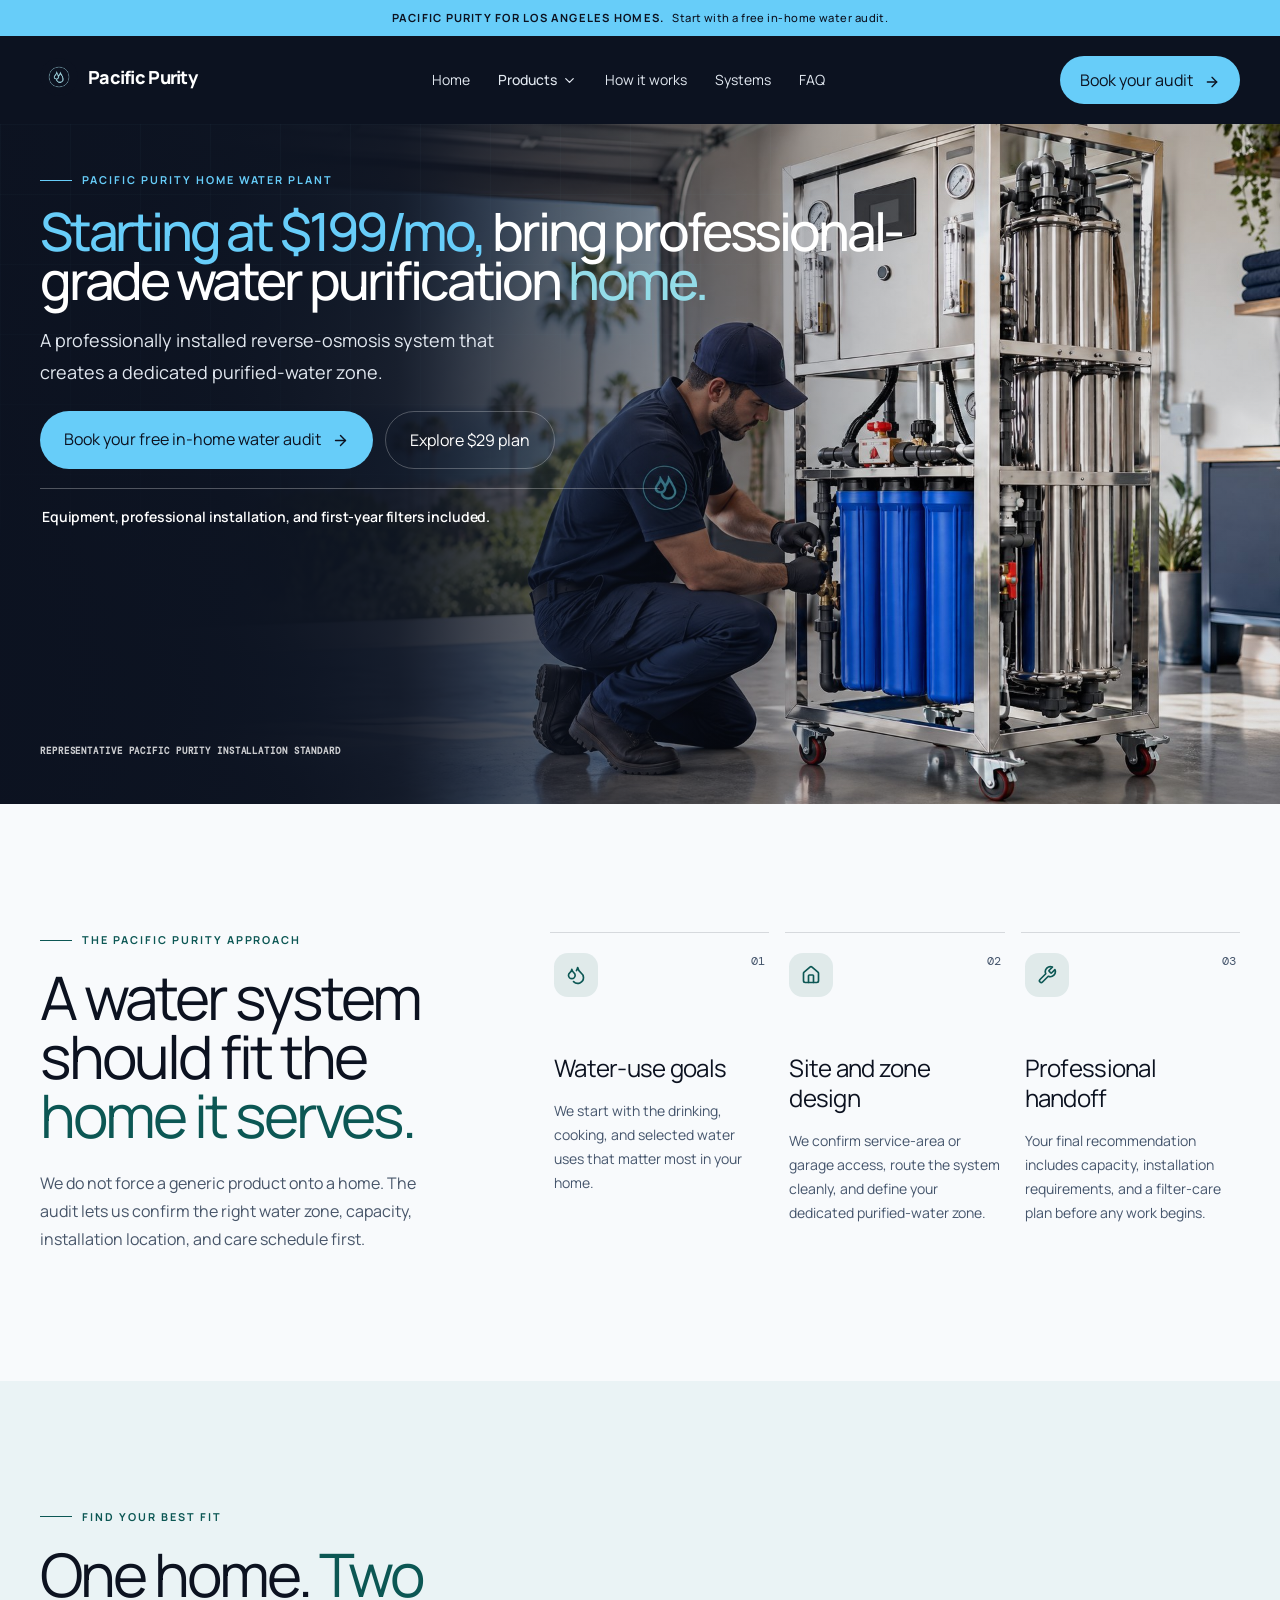
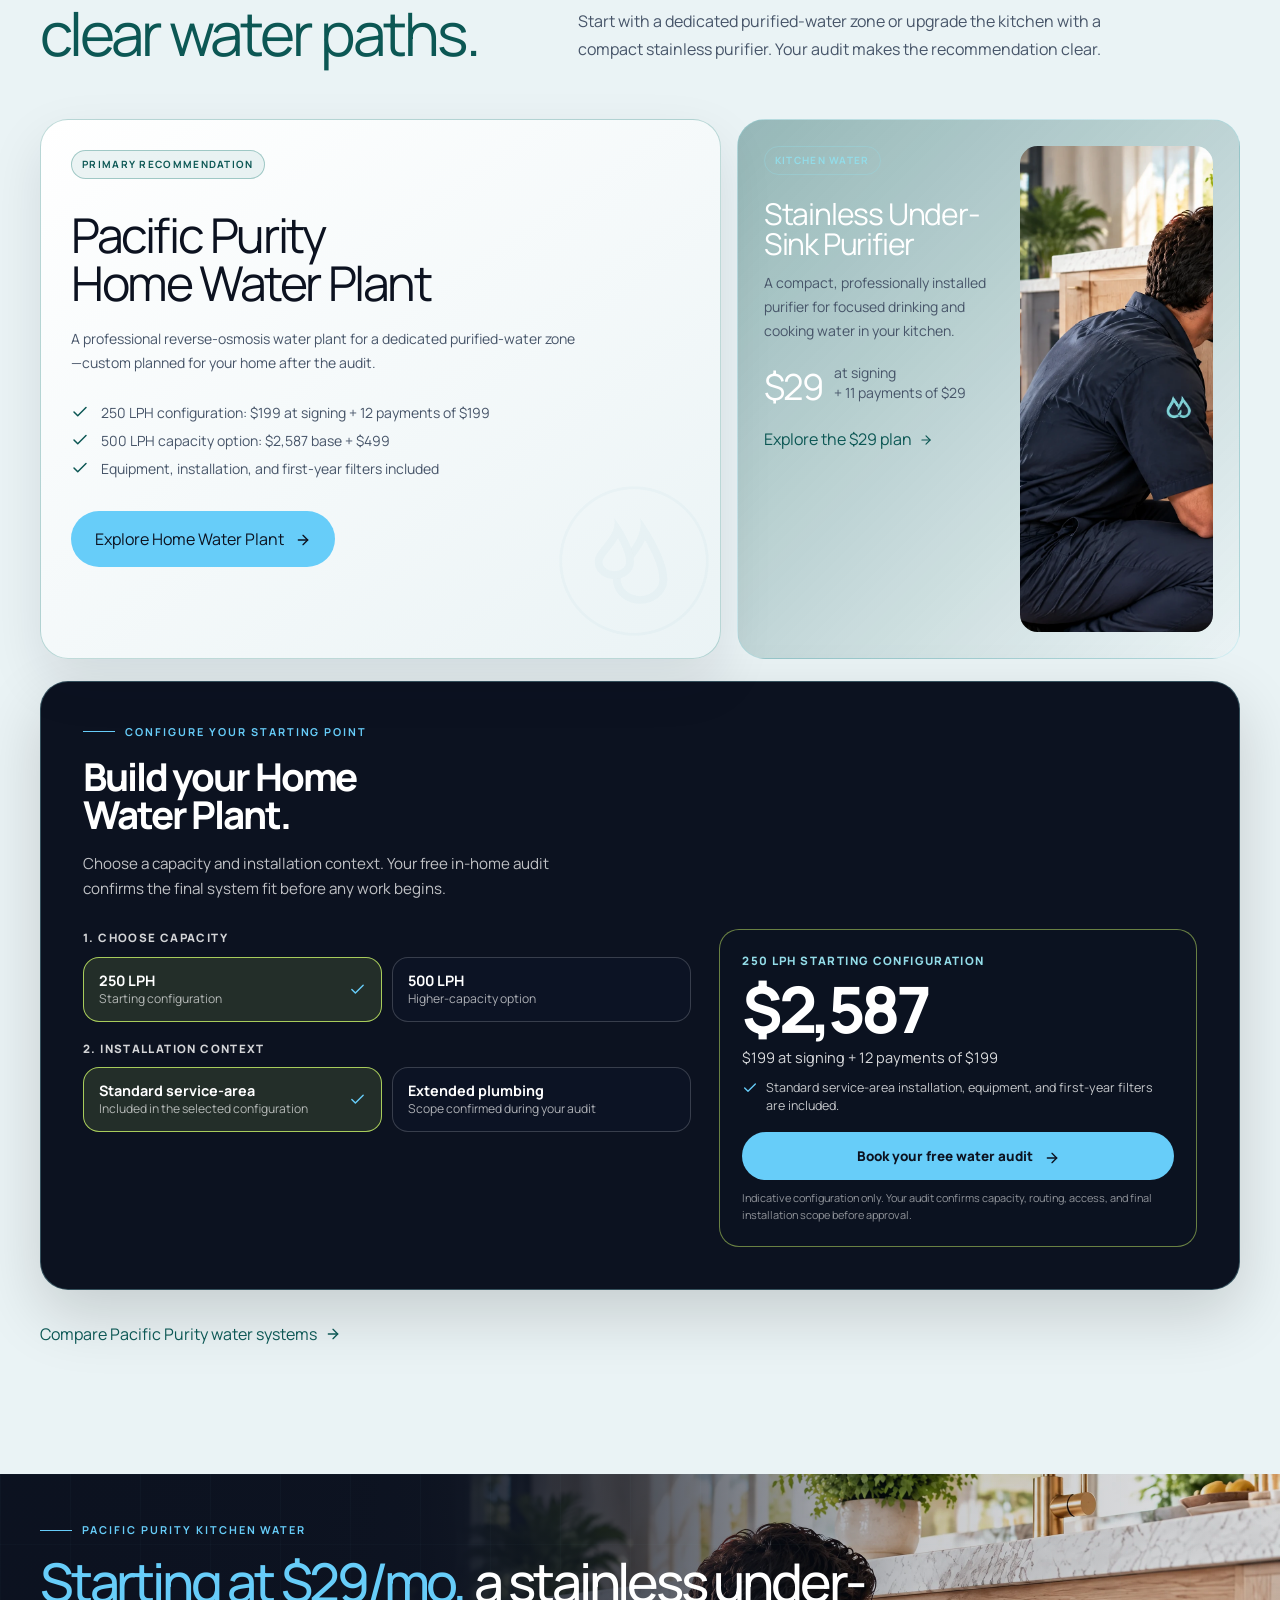
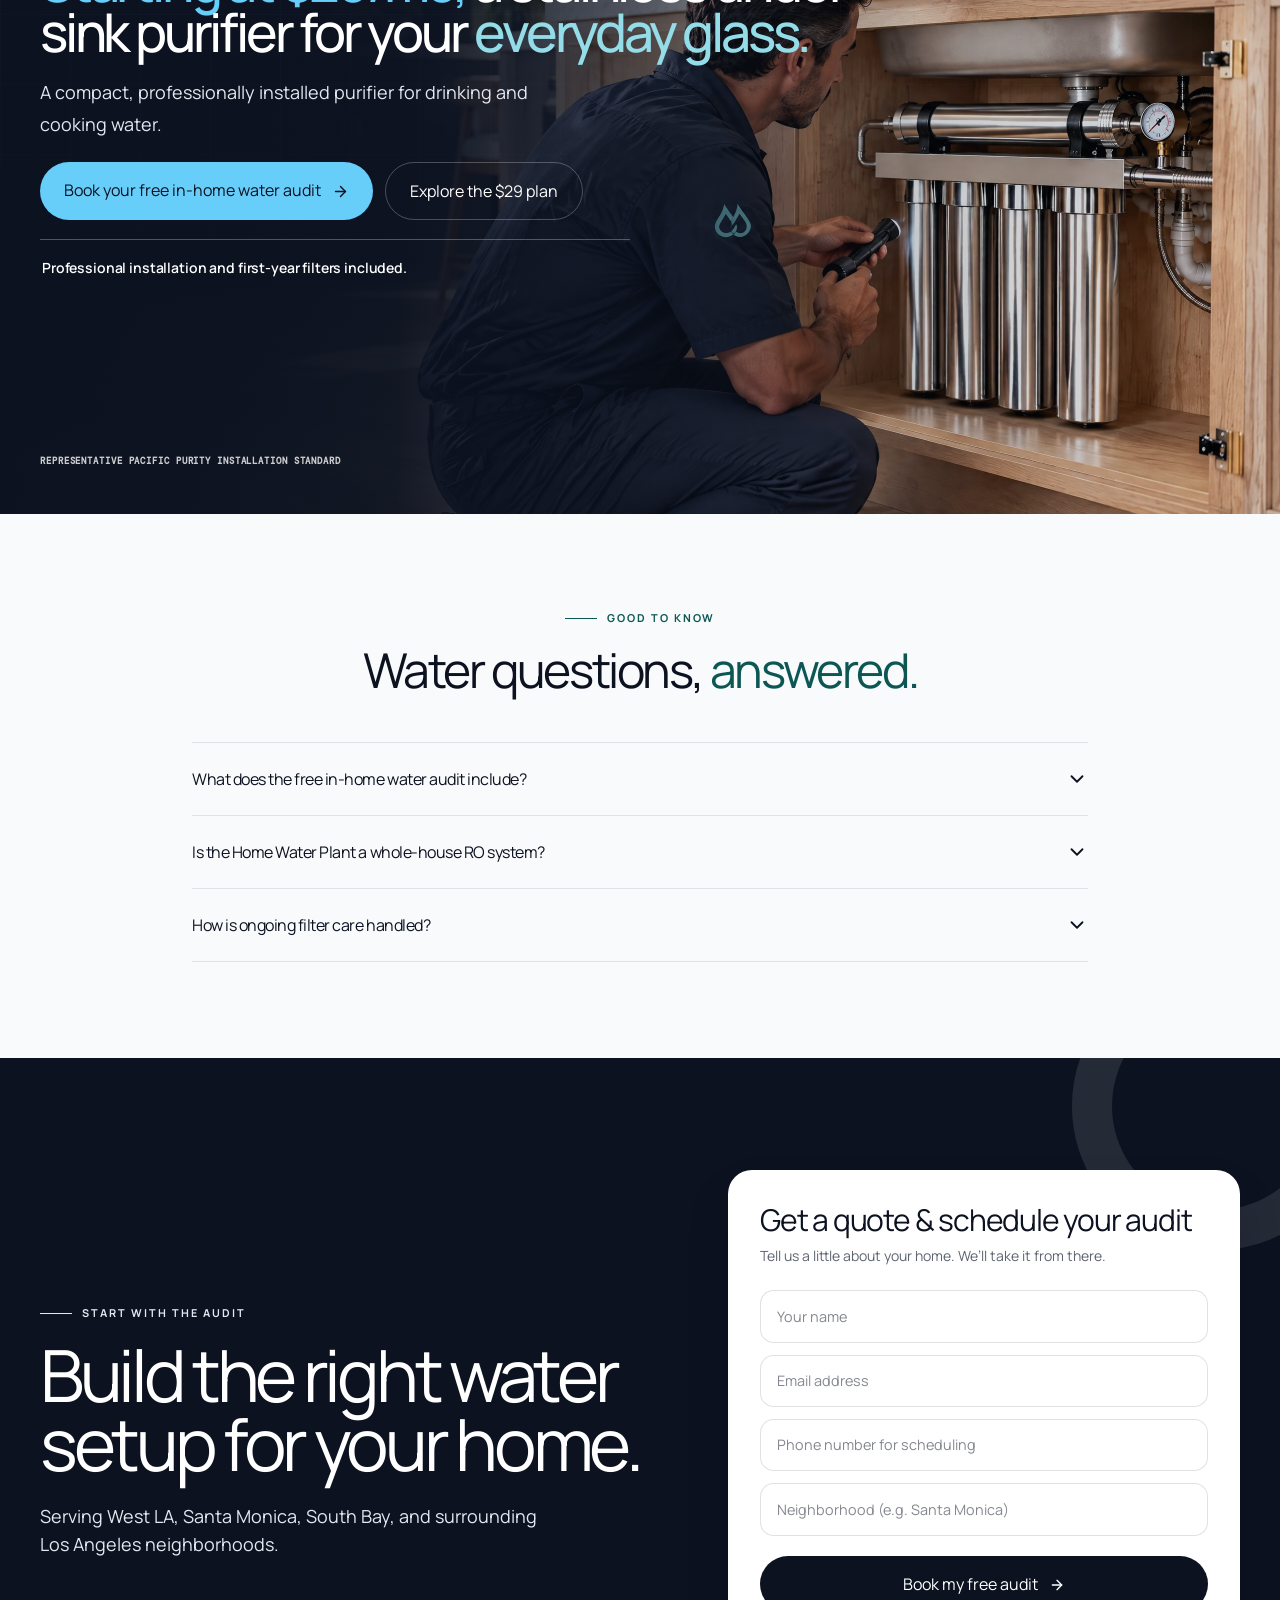
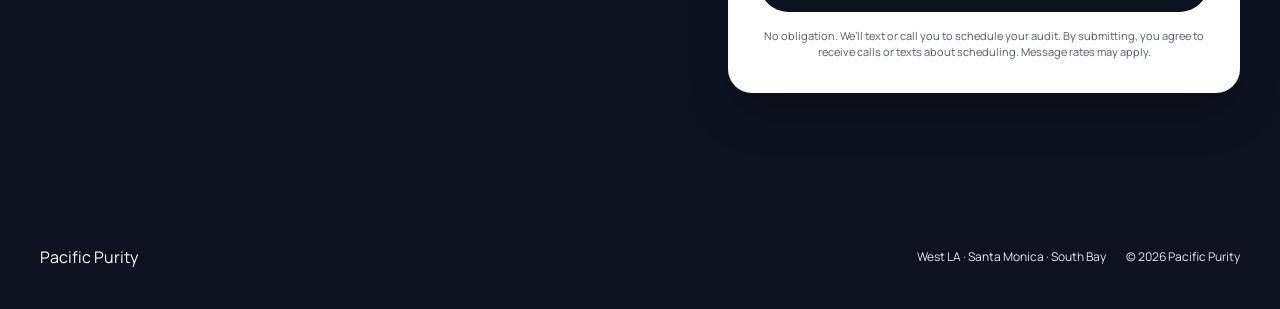
==== commit ea569e15: "Adopt sky blue action accent" ====
--- a/products/home-water-plant/index.html
+++ b/products/home-water-plant/index.html
@@ -11,8 +11,8 @@
     
     
     <title>Home Water Plant 250/500 LPH in Los Angeles | Pacific Purity</title>
-    <script type="module" crossorigin src="/assets/index-G8uJSkzl.js"></script>
-    <link rel="stylesheet" crossorigin href="/assets/index-BkZcpk61.css">
+    <script type="module" crossorigin src="/assets/index-DDpRGN9e.js"></script>
+    <link rel="stylesheet" crossorigin href="/assets/index-zLbxTdKO.css">
   
     <link rel="canonical" href="https://pacificpurity.com/products/home-water-plant" />
     <link rel="preload" as="image" href="/manus-storage/pacific-purity-home-water-plant.jpg" fetchpriority="high" type="image/jpeg" />
--- a/assets/index-zLbxTdKO.css
+++ b/assets/index-zLbxTdKO.css
@@ -0,0 +1 @@
+@layer properties{@supports (((-webkit-hyphens:none)) and (not (margin-trim:inline))) or ((-moz-orient:inline) and (not (color:rgb(from red r g b)))){*,:before,:after,::backdrop{--tw-divide-y-reverse:0;--tw-border-style:solid;--tw-leading:initial;--tw-font-weight:initial;--tw-tracking:initial;--tw-shadow:0 0 #0000;--tw-shadow-color:initial;--tw-shadow-alpha:100%;--tw-inset-shadow:0 0 #0000;--tw-inset-shadow-color:initial;--tw-inset-shadow-alpha:100%;--tw-ring-color:initial;--tw-ring-shadow:0 0 #0000;--tw-inset-ring-color:initial;--tw-inset-ring-shadow:0 0 #0000;--tw-ring-inset:initial;--tw-ring-offset-width:0px;--tw-ring-offset-color:#fff;--tw-ring-offset-shadow:0 0 #0000;--tw-blur:initial;--tw-brightness:initial;--tw-contrast:initial;--tw-grayscale:initial;--tw-hue-rotate:initial;--tw-invert:initial;--tw-opacity:initial;--tw-saturate:initial;--tw-sepia:initial;--tw-drop-shadow:initial;--tw-drop-shadow-color:initial;--tw-drop-shadow-alpha:100%;--tw-drop-shadow-size:initial;--tw-backdrop-blur:initial;--tw-backdrop-brightness:initial;--tw-backdrop-contrast:initial;--tw-backdrop-grayscale:initial;--tw-backdrop-hue-rotate:initial;--tw-backdrop-invert:initial;--tw-backdrop-opacity:initial;--tw-backdrop-saturate:initial;--tw-backdrop-sepia:initial;--tw-translate-x:0;--tw-translate-y:0;--tw-translate-z:0;--tw-animation-delay:0s;--tw-animation-direction:normal;--tw-animation-duration:initial;--tw-animation-fill-mode:none;--tw-animation-iteration-count:1;--tw-enter-blur:0;--tw-enter-opacity:1;--tw-enter-rotate:0;--tw-enter-scale:1;--tw-enter-translate-x:0;--tw-enter-translate-y:0;--tw-exit-blur:0;--tw-exit-opacity:1;--tw-exit-rotate:0;--tw-exit-scale:1;--tw-exit-translate-x:0;--tw-exit-translate-y:0}}}@layer theme{:root,:host{--color-red-700:oklch(50.5% .213 27.518);--color-slate-600:oklch(44.6% .043 257.281);--color-white:#fff;--spacing:.25rem;--container-sm:24rem;--container-md:28rem;--container-lg:32rem;--container-xl:36rem;--container-2xl:42rem;--container-4xl:56rem;--container-5xl:64rem;--container-7xl:80rem;--text-xs:.75rem;--text-xs--line-height:calc(1 / .75);--text-sm:.875rem;--text-sm--line-height:calc(1.25 / .875);--text-base:1rem;--text-base--line-height: 1.5 ;--text-lg:1.125rem;--text-lg--line-height:calc(1.75 / 1.125);--text-xl:1.25rem;--text-xl--line-height:calc(1.75 / 1.25);--text-2xl:1.5rem;--text-2xl--line-height:calc(2 / 1.5);--text-3xl:1.875rem;--text-3xl--line-height: 1.2 ;--text-4xl:2.25rem;--text-4xl--line-height:calc(2.5 / 2.25);--text-5xl:3rem;--text-5xl--line-height:1;--text-6xl:3.75rem;--text-6xl--line-height:1;--text-7xl:4.5rem;--text-7xl--line-height:1;--text-8xl:6rem;--text-8xl--line-height:1;--font-weight-medium:500;--font-weight-semibold:600;--font-weight-bold:700;--leading-tight:1.25;--radius-2xl:1rem;--radius-3xl:1.5rem;--blur-md:12px;--default-transition-duration:.15s;--default-transition-timing-function:cubic-bezier(.4, 0, .2, 1);--default-font-family:"Manrope", sans-serif;--default-mono-font-family:"DM Mono", monospace}}@layer base{*,:after,:before,::backdrop{box-sizing:border-box;border:0 solid;margin:0;padding:0}::file-selector-button{box-sizing:border-box;border:0 solid;margin:0;padding:0}html,:host{-webkit-text-size-adjust:100%;tab-size:4;line-height:1.5;font-family:var(--default-font-family,-apple-system, BlinkMacSystemFont, "Segoe UI", Roboto, "Helvetica Neue", "Noto Sans", Arial, sans-serif, "Apple Color Emoji", "Segoe UI Emoji", "Segoe UI Symbol", "Noto Color Emoji");font-feature-settings:var(--default-font-feature-settings,normal);font-variation-settings:var(--default-font-variation-settings,normal);-webkit-tap-highlight-color:transparent}hr{height:0;color:inherit;border-top-width:1px}abbr:where([title]){-webkit-text-decoration:underline dotted;text-decoration:underline dotted}h1,h2,h3,h4,h5,h6{font-size:inherit;font-weight:inherit}a{color:inherit;-webkit-text-decoration:inherit;text-decoration:inherit}b,strong{font-weight:bolder}code,kbd,samp,pre{font-family:var(--default-mono-font-family,ui-monospace, SFMono-Regular, Menlo, Monaco, Consolas, "Liberation Mono", "Courier New", monospace);font-feature-settings:var(--default-mono-font-feature-settings,normal);font-variation-settings:var(--default-mono-font-variation-settings,normal);font-size:1em}small{font-size:80%}sub,sup{vertical-align:baseline;font-size:75%;line-height:0;position:relative}sub{bottom:-.25em}sup{top:-.5em}table{text-indent:0;border-color:inherit;border-collapse:collapse}:-moz-focusring:where(:not(iframe)){outline:auto}progress{vertical-align:baseline}summary{display:list-item}ol,ul,menu{list-style:none}img,svg,video,canvas,audio,iframe,embed,object{vertical-align:middle;display:block}img,video{max-width:100%;height:auto}button,input,select,optgroup,textarea{font:inherit;font-feature-settings:inherit;font-variation-settings:inherit;letter-spacing:inherit;color:inherit;opacity:1;background-color:#0000;border-radius:0}::file-selector-button{font:inherit;font-feature-settings:inherit;font-variation-settings:inherit;letter-spacing:inherit;color:inherit;opacity:1;background-color:#0000;border-radius:0}:where(select:is([multiple],[size])) optgroup{font-weight:bolder}:where(select:is([multiple],[size])) optgroup option{padding-inline-start:20px}::file-selector-button{margin-inline-end:4px}::placeholder{opacity:1}@supports (not ((-webkit-appearance:-apple-pay-button))) or (contain-intrinsic-size:1px){::placeholder{color:currentColor}@supports (color:color-mix(in lab,red,red)){::placeholder{color:color-mix(in oklab,currentcolor 50%,transparent)}}}textarea{resize:vertical}::-webkit-search-decoration{-webkit-appearance:none}::-webkit-date-and-time-value{min-height:1lh;text-align:inherit}::-webkit-datetime-edit{display:inline-flex}::-webkit-datetime-edit-fields-wrapper{padding:0}::-webkit-datetime-edit{padding-block:0}::-webkit-datetime-edit-year-field{padding-block:0}::-webkit-datetime-edit-month-field{padding-block:0}::-webkit-datetime-edit-day-field{padding-block:0}::-webkit-datetime-edit-hour-field{padding-block:0}::-webkit-datetime-edit-minute-field{padding-block:0}::-webkit-datetime-edit-second-field{padding-block:0}::-webkit-datetime-edit-millisecond-field{padding-block:0}::-webkit-datetime-edit-meridiem-field{padding-block:0}::-webkit-calendar-picker-indicator{line-height:1}:-moz-ui-invalid{box-shadow:none}button,input:where([type=button],[type=reset],[type=submit]){appearance:button}::file-selector-button{appearance:button}::-webkit-inner-spin-button{height:auto}::-webkit-outer-spin-button{height:auto}[hidden]:where(:not([hidden=until-found])){display:none!important}}@layer components;@layer utilities{.absolute{position:absolute}.relative{position:relative}.inset-0{inset:0}.-top-24{top:calc(var(--spacing) * -24)}.-right-20{right:calc(var(--spacing) * -20)}.bottom-6{bottom:calc(var(--spacing) * 6)}.left-4{left:calc(var(--spacing) * 4)}.isolate{isolation:isolate}.z-10{z-index:10}.mx-5{margin-inline:calc(var(--spacing) * 5)}.mx-auto{margin-inline:auto}.mt-2{margin-top:calc(var(--spacing) * 2)}.mt-3{margin-top:calc(var(--spacing) * 3)}.mt-4{margin-top:calc(var(--spacing) * 4)}.mt-5{margin-top:calc(var(--spacing) * 5)}.mt-6{margin-top:calc(var(--spacing) * 6)}.mt-7{margin-top:calc(var(--spacing) * 7)}.mt-8{margin-top:calc(var(--spacing) * 8)}.mt-9{margin-top:calc(var(--spacing) * 9)}.mt-10{margin-top:calc(var(--spacing) * 10)}.mt-12{margin-top:calc(var(--spacing) * 12)}.mt-14{margin-top:calc(var(--spacing) * 14)}.mb-1{margin-bottom:var(--spacing)}.mb-2{margin-bottom:calc(var(--spacing) * 2)}.mb-4{margin-bottom:calc(var(--spacing) * 4)}.mb-14{margin-bottom:calc(var(--spacing) * 14)}.ml-1{margin-left:var(--spacing)}.ml-2{margin-left:calc(var(--spacing) * 2)}.block{display:block}.flex{display:flex}.grid{display:grid}.hidden{display:none}.inline{display:inline}.inline-block{display:inline-block}.inline-flex{display:inline-flex}.aspect-\[4\/3\]{aspect-ratio:4/3}.h-14{height:calc(var(--spacing) * 14)}.h-72{height:calc(var(--spacing) * 72)}.h-px{height:1px}.min-h-screen{min-height:100vh}.w-12{width:calc(var(--spacing) * 12)}.w-14{width:calc(var(--spacing) * 14)}.w-72{width:calc(var(--spacing) * 72)}.w-full{width:100%}.max-w-2xl{max-width:var(--container-2xl)}.max-w-4xl{max-width:var(--container-4xl)}.max-w-5xl{max-width:var(--container-5xl)}.max-w-7xl{max-width:var(--container-7xl)}.max-w-\[640px\]{max-width:640px}.max-w-lg{max-width:var(--container-lg)}.max-w-md{max-width:var(--container-md)}.max-w-sm{max-width:var(--container-sm)}.max-w-xl{max-width:var(--container-xl)}.shrink-0{flex-shrink:0}.rotate-180{rotate:180deg}.flex-col{flex-direction:column}.flex-wrap{flex-wrap:wrap}.place-items-center{place-items:center}.items-center{align-items:center}.items-end{align-items:flex-end}.items-start{align-items:flex-start}.justify-between{justify-content:space-between}.justify-center{justify-content:center}.gap-2{gap:calc(var(--spacing) * 2)}.gap-3{gap:calc(var(--spacing) * 3)}.gap-4{gap:calc(var(--spacing) * 4)}.gap-5{gap:calc(var(--spacing) * 5)}.gap-6{gap:calc(var(--spacing) * 6)}.gap-7{gap:calc(var(--spacing) * 7)}.gap-8{gap:calc(var(--spacing) * 8)}.gap-10{gap:calc(var(--spacing) * 10)}.gap-12{gap:calc(var(--spacing) * 12)}.gap-x-6{column-gap:calc(var(--spacing) * 6)}.gap-y-3{row-gap:calc(var(--spacing) * 3)}:where(.divide-y>:not(:last-child)){--tw-divide-y-reverse:0;border-bottom-style:var(--tw-border-style);border-top-style:var(--tw-border-style);border-top-width:calc(1px * var(--tw-divide-y-reverse));border-bottom-width:calc(1px * calc(1 - var(--tw-divide-y-reverse)))}:where(.divide-ink\/10>:not(:last-child)){border-color:#0c12201a}.overflow-hidden{overflow:hidden}.overflow-x-hidden{overflow-x:hidden}.rounded-2xl{border-radius:var(--radius-2xl)}.rounded-3xl{border-radius:var(--radius-3xl)}.rounded-\[2rem\]{border-radius:2rem}.rounded-full{border-radius:3.40282e38px}.border{border-style:var(--tw-border-style);border-width:1px}.border-\[40px\]{border-style:var(--tw-border-style);border-width:40px}.border-y{border-block-style:var(--tw-border-style);border-block-width:1px}.border-ink\/10{border-color:#0c12201a}.border-white\/10{border-color:#ffffff1a}@supports (color:color-mix(in lab,red,red)){.border-white\/10{border-color:color-mix(in oklab,var(--color-white) 10%,transparent)}}.border-white\/15{border-color:#ffffff26}@supports (color:color-mix(in lab,red,red)){.border-white\/15{border-color:color-mix(in oklab,var(--color-white) 15%,transparent)}}.border-white\/20{border-color:#fff3}@supports (color:color-mix(in lab,red,red)){.border-white\/20{border-color:color-mix(in oklab,var(--color-white) 20%,transparent)}}.border-white\/25{border-color:#ffffff40}@supports (color:color-mix(in lab,red,red)){.border-white\/25{border-color:color-mix(in oklab,var(--color-white) 25%,transparent)}}.bg-blue{background-color:#0c5754}.bg-blue\/40{background-color:#0c575466}.bg-coral{background-color:#0c5754}.bg-cream{background-color:#f8fafc}.bg-cyan{background-color:#93dce8}.bg-ink{background-color:#0c1220}.bg-ink\/75{background-color:#0c1220bf}.bg-ink\/95{background-color:#0c1220f2}.bg-lime{background-color:#67cdf9}.bg-white{background-color:var(--color-white)}.bg-white\/70{background-color:#ffffffb3}@supports (color:color-mix(in lab,red,red)){.bg-white\/70{background-color:color-mix(in oklab,var(--color-white) 70%,transparent)}}.object-cover{object-fit:cover}.p-3{padding:calc(var(--spacing) * 3)}.p-4{padding:calc(var(--spacing) * 4)}.p-5{padding:calc(var(--spacing) * 5)}.p-6{padding:calc(var(--spacing) * 6)}.px-4{padding-inline:calc(var(--spacing) * 4)}.px-5{padding-inline:calc(var(--spacing) * 5)}.px-6{padding-inline:calc(var(--spacing) * 6)}.py-3{padding-block:calc(var(--spacing) * 3)}.py-4{padding-block:calc(var(--spacing) * 4)}.py-5{padding-block:calc(var(--spacing) * 5)}.py-6{padding-block:calc(var(--spacing) * 6)}.py-8{padding-block:calc(var(--spacing) * 8)}.py-10{padding-block:calc(var(--spacing) * 10)}.py-16{padding-block:calc(var(--spacing) * 16)}.py-20{padding-block:calc(var(--spacing) * 20)}.py-24{padding-block:calc(var(--spacing) * 24)}.pt-0{padding-top:0}.pt-20{padding-top:calc(var(--spacing) * 20)}.pb-6{padding-bottom:calc(var(--spacing) * 6)}.pb-20{padding-bottom:calc(var(--spacing) * 20)}.pb-24{padding-bottom:calc(var(--spacing) * 24)}.text-center{text-align:center}.text-left{text-align:left}.font-display{font-family:Manrope,sans-serif}.font-mono{font-family:DM Mono,monospace}.text-2xl{font-size:var(--text-2xl);line-height:var(--tw-leading,var(--text-2xl--line-height))}.text-3xl{font-size:var(--text-3xl);line-height:var(--tw-leading,var(--text-3xl--line-height))}.text-4xl{font-size:var(--text-4xl);line-height:var(--tw-leading,var(--text-4xl--line-height))}.text-5xl{font-size:var(--text-5xl);line-height:var(--tw-leading,var(--text-5xl--line-height))}.text-6xl{font-size:var(--text-6xl);line-height:var(--tw-leading,var(--text-6xl--line-height))}.text-base{font-size:var(--text-base);line-height:var(--tw-leading,var(--text-base--line-height))}.text-lg{font-size:var(--text-lg);line-height:var(--tw-leading,var(--text-lg--line-height))}.text-sm{font-size:var(--text-sm);line-height:var(--tw-leading,var(--text-sm--line-height))}.text-xl{font-size:var(--text-xl);line-height:var(--tw-leading,var(--text-xl--line-height))}.text-xs{font-size:var(--text-xs);line-height:var(--tw-leading,var(--text-xs--line-height))}.text-\[11px\]{font-size:11px}.leading-5{--tw-leading:calc(var(--spacing) * 5);line-height:calc(var(--spacing) * 5)}.leading-6{--tw-leading:calc(var(--spacing) * 6);line-height:calc(var(--spacing) * 6)}.leading-7{--tw-leading:calc(var(--spacing) * 7);line-height:calc(var(--spacing) * 7)}.leading-8{--tw-leading:calc(var(--spacing) * 8);line-height:calc(var(--spacing) * 8)}.leading-\[\.92\]{--tw-leading:.92;line-height:.92}.leading-\[\.93\]{--tw-leading:.93;line-height:.93}.leading-\[\.95\]{--tw-leading:.95;line-height:.95}.leading-\[\.98\]{--tw-leading:.98;line-height:.98}.leading-\[0\.94\]{--tw-leading:.94;line-height:.94}.leading-\[0\.98\]{--tw-leading:.98;line-height:.98}.leading-none{--tw-leading:1;line-height:1}.leading-tight{--tw-leading:var(--leading-tight);line-height:var(--leading-tight)}.font-bold{--tw-font-weight:var(--font-weight-bold);font-weight:var(--font-weight-bold)}.font-medium{--tw-font-weight:var(--font-weight-medium);font-weight:var(--font-weight-medium)}.font-semibold{--tw-font-weight:var(--font-weight-semibold);font-weight:var(--font-weight-semibold)}.tracking-\[-\.03em\]{--tw-tracking:-.03em;letter-spacing:-.03em}.tracking-\[-\.04em\]{--tw-tracking:-.04em;letter-spacing:-.04em}.tracking-\[-\.05em\]{--tw-tracking:-.05em;letter-spacing:-.05em}.tracking-\[-\.06em\]{--tw-tracking:-.06em;letter-spacing:-.06em}.tracking-\[-0\.03em\]{--tw-tracking:-.03em;letter-spacing:-.03em}.tracking-\[-0\.04em\]{--tw-tracking:-.04em;letter-spacing:-.04em}.tracking-\[-0\.05em\]{--tw-tracking:-.05em;letter-spacing:-.05em}.tracking-\[-0\.06em\]{--tw-tracking:-.06em;letter-spacing:-.06em}.tracking-\[\.16em\]{--tw-tracking:.16em;letter-spacing:.16em}.text-blue,.text-coral{color:#0c5754}.text-cyan{color:#93dce8}.text-ink{color:#0c1220}.text-ink\/40{color:#0c122066}.text-ink\/55{color:#0c12208c}.text-ink\/60{color:#0c122099}.text-ink\/65{color:#0c1220a6}.text-lime{color:#67cdf9}.text-red-700{color:var(--color-red-700)}.text-slate-600{color:var(--color-slate-600)}.text-white{color:var(--color-white)}.text-white\/25{color:#ffffff40}@supports (color:color-mix(in lab,red,red)){.text-white\/25{color:color-mix(in oklab,var(--color-white) 25%,transparent)}}.text-white\/45{color:#ffffff73}@supports (color:color-mix(in lab,red,red)){.text-white\/45{color:color-mix(in oklab,var(--color-white) 45%,transparent)}}.text-white\/50{color:#ffffff80}@supports (color:color-mix(in lab,red,red)){.text-white\/50{color:color-mix(in oklab,var(--color-white) 50%,transparent)}}.text-white\/55{color:#ffffff8c}@supports (color:color-mix(in lab,red,red)){.text-white\/55{color:color-mix(in oklab,var(--color-white) 55%,transparent)}}.text-white\/60{color:#fff9}@supports (color:color-mix(in lab,red,red)){.text-white\/60{color:color-mix(in oklab,var(--color-white) 60%,transparent)}}.text-white\/65{color:#ffffffa6}@supports (color:color-mix(in lab,red,red)){.text-white\/65{color:color-mix(in oklab,var(--color-white) 65%,transparent)}}.text-white\/70{color:#ffffffb3}@supports (color:color-mix(in lab,red,red)){.text-white\/70{color:color-mix(in oklab,var(--color-white) 70%,transparent)}}.text-white\/75{color:#ffffffbf}@supports (color:color-mix(in lab,red,red)){.text-white\/75{color:color-mix(in oklab,var(--color-white) 75%,transparent)}}.text-white\/80{color:#fffc}@supports (color:color-mix(in lab,red,red)){.text-white\/80{color:color-mix(in oklab,var(--color-white) 80%,transparent)}}.uppercase{text-transform:uppercase}.opacity-35{opacity:.35}.opacity-50{opacity:.5}.opacity-60{opacity:.6}.shadow-2xl{--tw-shadow:0 25px 50px -12px var(--tw-shadow-color,#00000040);box-shadow:var(--tw-inset-shadow),var(--tw-inset-ring-shadow),var(--tw-ring-offset-shadow),var(--tw-ring-shadow),var(--tw-shadow)}.filter{filter:var(--tw-blur,) var(--tw-brightness,) var(--tw-contrast,) var(--tw-grayscale,) var(--tw-hue-rotate,) var(--tw-invert,) var(--tw-saturate,) var(--tw-sepia,) var(--tw-drop-shadow,)}.backdrop-blur-md{--tw-backdrop-blur:blur(var(--blur-md));-webkit-backdrop-filter:var(--tw-backdrop-blur,) var(--tw-backdrop-brightness,) var(--tw-backdrop-contrast,) var(--tw-backdrop-grayscale,) var(--tw-backdrop-hue-rotate,) var(--tw-backdrop-invert,) var(--tw-backdrop-opacity,) var(--tw-backdrop-saturate,) var(--tw-backdrop-sepia,);backdrop-filter:var(--tw-backdrop-blur,) var(--tw-backdrop-brightness,) var(--tw-backdrop-contrast,) var(--tw-backdrop-grayscale,) var(--tw-backdrop-hue-rotate,) var(--tw-backdrop-invert,) var(--tw-backdrop-opacity,) var(--tw-backdrop-saturate,) var(--tw-backdrop-sepia,)}.transition{transition-property:color,background-color,border-color,outline-color,text-decoration-color,fill,stroke,--tw-gradient-from,--tw-gradient-via,--tw-gradient-to,opacity,box-shadow,transform,translate,scale,rotate,filter,-webkit-backdrop-filter,backdrop-filter,display,content-visibility,overlay,pointer-events;transition-timing-function:var(--tw-ease,var(--default-transition-timing-function));transition-duration:var(--tw-duration,var(--default-transition-duration))}.transition-transform{transition-property:transform,translate,scale,rotate;transition-timing-function:var(--tw-ease,var(--default-transition-timing-function));transition-duration:var(--tw-duration,var(--default-transition-duration))}@media(hover:hover){.hover\:-translate-y-0\.5:hover{--tw-translate-y:calc(var(--spacing) * -.5);translate:var(--tw-translate-x) var(--tw-translate-y)}.hover\:-translate-y-1:hover{--tw-translate-y:calc(var(--spacing) * -1);translate:var(--tw-translate-x) var(--tw-translate-y)}.hover\:border-cyan:hover{border-color:#93dce8}.hover\:bg-blue:hover{background-color:#0c5754}.hover\:bg-white:hover{background-color:var(--color-white)}.hover\:text-cyan:hover{color:#93dce8}.hover\:text-lime:hover{color:#67cdf9}}.disabled\:cursor-not-allowed:disabled{cursor:not-allowed}.disabled\:opacity-60:disabled{opacity:.6}@media(min-width:40rem){.sm\:left-10{left:calc(var(--spacing) * 10)}.sm\:block{display:block}.sm\:flex{display:flex}.sm\:grid-cols-2{grid-template-columns:repeat(2,minmax(0,1fr))}.sm\:grid-cols-3{grid-template-columns:repeat(3,minmax(0,1fr))}.sm\:flex-row{flex-direction:row}.sm\:items-center{align-items:center}.sm\:p-8{padding:calc(var(--spacing) * 8)}.sm\:text-5xl{font-size:var(--text-5xl);line-height:var(--tw-leading,var(--text-5xl--line-height))}.sm\:text-6xl{font-size:var(--text-6xl);line-height:var(--tw-leading,var(--text-6xl--line-height))}.sm\:text-7xl{font-size:var(--text-7xl);line-height:var(--tw-leading,var(--text-7xl--line-height))}.sm\:text-8xl{font-size:var(--text-8xl);line-height:var(--tw-leading,var(--text-8xl--line-height))}}@media(min-width:64rem){.lg\:grid-cols-1{grid-template-columns:repeat(1,minmax(0,1fr))}.lg\:grid-cols-2{grid-template-columns:repeat(2,minmax(0,1fr))}.lg\:grid-cols-4{grid-template-columns:repeat(4,minmax(0,1fr))}.lg\:grid-cols-\[\.8fr_1\.2fr\]{grid-template-columns:.8fr 1.2fr}.lg\:grid-cols-\[\.9fr_1\.1fr\]{grid-template-columns:.9fr 1.1fr}.lg\:grid-cols-\[\.72fr_1\.28fr\]{grid-template-columns:.72fr 1.28fr}.lg\:grid-cols-\[\.75fr_1\.25fr\]{grid-template-columns:.75fr 1.25fr}.lg\:grid-cols-\[0\.74fr_1\.26fr\]{grid-template-columns:.74fr 1.26fr}.lg\:grid-cols-\[0\.75fr_1\.25fr\]{grid-template-columns:.75fr 1.25fr}.lg\:grid-cols-\[0\.78fr_1\.22fr\]{grid-template-columns:.78fr 1.22fr}.lg\:grid-cols-\[1\.1fr_\.9fr\]{grid-template-columns:1.1fr .9fr}.lg\:grid-cols-\[1\.02fr_\.98fr\]{grid-template-columns:1.02fr .98fr}.lg\:grid-cols-\[1\.15fr_\.85fr\]{grid-template-columns:1.15fr .85fr}.lg\:grid-cols-\[1fr_\.8fr\]{grid-template-columns:1fr .8fr}.lg\:grid-cols-\[1fr_\.75fr\]{grid-template-columns:1fr .75fr}.lg\:items-center{align-items:center}.lg\:items-end{align-items:flex-end}.lg\:gap-24{gap:calc(var(--spacing) * 24)}.lg\:px-10{padding-inline:calc(var(--spacing) * 10)}.lg\:py-20{padding-block:calc(var(--spacing) * 20)}.lg\:py-28{padding-block:calc(var(--spacing) * 28)}.lg\:py-32{padding-block:calc(var(--spacing) * 32)}.lg\:pt-24{padding-top:calc(var(--spacing) * 24)}.lg\:pb-28{padding-bottom:calc(var(--spacing) * 28)}}}@property --tw-animation-delay{syntax:"*";inherits:false;initial-value:0s}@property --tw-animation-direction{syntax:"*";inherits:false;initial-value:normal}@property --tw-animation-duration{syntax:"*";inherits:false}@property --tw-animation-fill-mode{syntax:"*";inherits:false;initial-value:none}@property --tw-animation-iteration-count{syntax:"*";inherits:false;initial-value:1}@property --tw-enter-blur{syntax:"*";inherits:false;initial-value:0}@property --tw-enter-opacity{syntax:"*";inherits:false;initial-value:1}@property --tw-enter-rotate{syntax:"*";inherits:false;initial-value:0}@property --tw-enter-scale{syntax:"*";inherits:false;initial-value:1}@property --tw-enter-translate-x{syntax:"*";inherits:false;initial-value:0}@property --tw-enter-translate-y{syntax:"*";inherits:false;initial-value:0}@property --tw-exit-blur{syntax:"*";inherits:false;initial-value:0}@property --tw-exit-opacity{syntax:"*";inherits:false;initial-value:1}@property --tw-exit-rotate{syntax:"*";inherits:false;initial-value:0}@property --tw-exit-scale{syntax:"*";inherits:false;initial-value:1}@property --tw-exit-translate-x{syntax:"*";inherits:false;initial-value:0}@property --tw-exit-translate-y{syntax:"*";inherits:false;initial-value:0}:root{--background:#f8fafc;--foreground:#0c1220;--radius:1rem}*{box-sizing:border-box}html{scroll-behavior:smooth}body{color:#0c1220;-webkit-font-smoothing:antialiased;background:#f8fafc;margin:0;font-family:Manrope,sans-serif}button,a,input{font:inherit}button{cursor:pointer}a{color:inherit;text-decoration:none}.font-display{font-family:Manrope,sans-serif}.font-mono{font-family:DM Mono,monospace}.announcement{z-index:30;color:#0c1220;letter-spacing:.11em;text-transform:uppercase;background:#67cdf9;justify-content:center;align-items:center;gap:.5rem;min-height:36px;padding:.55rem 1rem;font-size:.7rem;font-weight:700;display:flex;position:relative}.announcement span{opacity:.6;letter-spacing:.04em;text-transform:none;font-weight:500;display:none}@media(min-width:640px){.announcement span{display:inline}}.nav-link{transition:color .2s;position:relative}.nav-link:hover{color:#67cdf9}.menu-group-label{color:#ffffff59;letter-spacing:.16em;text-transform:uppercase;font-size:10px;font-weight:700}.products-menu{position:relative}.products-menu-trigger{color:#ffffffbf;align-items:center;gap:5px;font-size:14px;font-weight:500;transition:color .2s;display:inline-flex}.products-menu-trigger:hover{color:#67cdf9}.products-menu-chevron{transition:transform .2s}.products-menu-panel{background:#0c1220fa;border:1px solid #ffffff1f;border-radius:1rem;width:255px;padding:8px;position:absolute;top:calc(100% + 14px);left:-18px;box-shadow:0 18px 45px #00000038}.products-menu-panel:before{content:"";background:#0c1220;width:9px;height:9px;position:absolute;top:-5px;left:25px;transform:rotate(45deg)}.products-menu-panel a{z-index:1;color:#fff;border-radius:.75rem;align-items:center;gap:10px;padding:10px;transition:background .2s;display:flex;position:relative}.products-menu-panel a:hover{background:#ffffff14}.products-menu-panel a>span:last-child{flex-direction:column;gap:3px;display:flex}.products-menu-panel strong{font-size:12px}.products-menu-panel small{color:#ffffff73;font-size:10px}.products-menu-icon{border-radius:9px;flex:none;place-items:center;width:30px;height:30px;display:grid}.products-menu-icon-cyan{color:#93dce8;background:#93dce826}.products-menu-icon-blue{color:#93dce8;background:#0c575440}.mobile-audit-bar{display:none}.mobile-audit-link{color:#0c1220;background:#67cdf9;border-radius:1rem;align-items:center;gap:11px;width:100%;padding:11px 14px;display:flex;box-shadow:0 8px 30px #0003}.mobile-audit-icon{background:#0c12201f;border-radius:999px;flex:none;place-items:center;width:32px;height:32px;display:grid}.mobile-audit-link span:nth-child(2){flex-direction:column;flex:1;min-width:0;line-height:1.2;display:flex}.mobile-audit-link strong{font-size:12px}.mobile-audit-link small{color:#0c12208c;margin-top:3px;font-size:10px}.audit-modal-backdrop{z-index:80;-webkit-backdrop-filter:blur(7px);backdrop-filter:blur(7px);background:#0c12208c;place-items:end center;padding:16px;display:grid;position:fixed;inset:0}.audit-modal{color:#0c1220;background:#f4f7fa;border-radius:1.5rem;width:min(100%,430px);padding:26px;animation:.22s cubic-bezier(.23,1,.32,1) both modal-in;position:relative;box-shadow:0 24px 80px #00000047}.audit-modal-close{color:#0c12208c;border-radius:999px;place-items:center;width:34px;height:34px;transition:background .2s,color .2s;display:grid;position:absolute;top:16px;right:16px}.audit-modal-close:hover{color:#0c1220;background:#0c122014}.audit-modal h2{letter-spacing:-.05em;max-width:320px;margin-top:16px;font:38px/.96 Manrope,sans-serif}.audit-modal-copy{color:#0c122099;max-width:350px;margin-top:12px;font-size:13px;line-height:1.55}.audit-modal-form{gap:9px;margin-top:20px;display:grid}.audit-modal-form input{color:#0c1220;background:#fff;border:1px solid #0c12201f;border-radius:.8rem;outline:none;width:100%;padding:12px 13px;font-size:13px}.audit-modal-form input:focus{border-color:#0c5754;box-shadow:0 0 0 3px #0c57541f}.audit-modal-form button{color:#fff;background:#0c1220;border-radius:999px;padding:13px 16px;font-size:13px;font-weight:700;transition:transform .2s,background .2s}.audit-modal-form button:hover{background:#0c5754;transform:translateY(-1px)}.audit-consent{color:#0c122073;margin:2px 4px 0;font-size:10px;line-height:1.4}.audit-modal-full-link{color:#0c122073;text-align:center;text-underline-offset:3px;margin-top:14px;font-size:11px;text-decoration:underline;display:block}.audit-modal-secondary{color:#fff;background:#0c1220;border-radius:999px;margin-top:20px;padding:12px 22px;font-size:13px;font-weight:700}.audit-success{text-align:center;padding:22px 6px 8px}.audit-success-icon{background:#67cdf9;border-radius:999px;place-items:center;width:54px;height:54px;margin:0 auto;display:grid}.audit-success h2{margin:18px auto 0}.audit-success p{color:#0c122099;max-width:280px;margin:12px auto 0;font-size:13px;line-height:1.55}.product-header{z-index:20;background:#0c1220;position:relative}.product-nav-link{transition:color .2s}.product-nav-link:hover{color:#67cdf9}.product-hero{min-height:720px}.product-hero-glow{filter:blur(22px);background:radial-gradient(circle,#93dce833,#0000 65%);border-radius:50%;position:absolute;inset:16% 10% 8%}.ro-benefit{border-top:1px solid #0c122024;min-height:230px;padding:20px 4px 0;transition:transform .24s,border-color .24s}.ro-benefit:hover{border-color:#0c5754;transform:translateY(-5px)}.ro-step{background:#ffffff6b;border:1px solid #0c12201f;min-height:255px;padding:22px;transition:transform .24s,box-shadow .24s}.ro-step:hover{transform:translateY(-5px);box-shadow:0 20px 50px #0c57541f}.ro-check{color:#ffffffb3;align-items:center;gap:10px;font-size:14px;display:flex}.ro-price-card{background:linear-gradient(140deg,#ffffff1a,#93dce80d);border:1px solid #67cdf98c;border-radius:1.75rem;padding:30px;box-shadow:0 20px 80px #00000026}.product-page .eyebrow{line-height:1.2}.wholehouse-hero{min-height:700px}.wholehouse-diagram{background:#ffffff80;border:1px solid #0c12201f;border-radius:1.75rem;grid-template-columns:1fr auto 1fr auto 1fr;align-items:center;gap:12px;padding:38px 26px;display:grid;position:relative}.diagram-node{background:#ffffffb3;border:1px solid #0c575433;border-radius:1rem;flex-direction:column;justify-content:center;min-height:145px;padding:18px;display:flex}.diagram-node span{color:#0c5754a6;font:11px DM Mono,monospace}.diagram-node strong{margin-top:26px;font:21px Manrope,sans-serif}.diagram-node small{color:#0c12208c;margin-top:8px;font-size:11px;line-height:1.45}.diagram-connector{background:#0c5754;width:28px;height:2px}.diagram-pipe{background:#0c575440;height:2px;position:absolute;left:26px;right:26px}.diagram-pipe-in{top:25px}.diagram-pipe-out{bottom:25px}.diagram-label{color:#0c5754;text-transform:uppercase;letter-spacing:.1em;font:10px DM Mono,monospace;position:absolute;top:11px;left:26px}.diagram-label-out{inset:auto 26px 11px auto}.bundle-hero{min-height:690px}.makeover-diagram{background:#ffffff0f;border:1px solid #ffffff24;border-radius:2rem;justify-content:center;align-items:center;gap:18px;min-height:230px;padding:36px;display:flex;position:relative}.makeover-home,.makeover-kitchen{background:#ffffff14;border-radius:1.5rem;flex-direction:column;justify-content:center;align-items:center;gap:8px;min-width:210px;min-height:130px;padding:22px;display:flex}.makeover-home{color:#93dce8}.makeover-kitchen{color:#67cdf9}.makeover-home span,.makeover-kitchen span{color:#fff;text-align:center;font:21px/1.05 Manrope,sans-serif}.makeover-home small,.makeover-kitchen small{color:#ffffff73;font-size:11px}.makeover-line{background:linear-gradient(90deg,#93dce8,#67cdf9);width:80px;height:2px}.makeover-result{color:#ffffff80;white-space:nowrap;font-size:11px;position:absolute;bottom:14px;left:50%;transform:translate(-50%)}.comparison-table{background:#ffffff7a;border:1px solid #0c12201f;border-radius:1.5rem;overflow:hidden}.comparison-row{border-bottom:1px solid #0c12201a;grid-template-columns:1.05fr 1fr 1fr 1fr;display:grid}.comparison-row:last-child{border-bottom:0}.comparison-row>div{padding:18px;font-size:13px;line-height:1.5}.comparison-row>div:not(:last-child){border-right:1px solid #0c12201a}.comparison-label{color:#0c122080;letter-spacing:.12em;text-transform:uppercase;font-weight:700;font-size:11px!important}.comparison-recommended{background:#0c57541a;font-weight:700}.comparison-row-price>div{font-weight:700}.comparison-mobile{display:none}.comparison-toggle{background:#0c122017;border-radius:999px;grid-template-columns:repeat(3,1fr);gap:5px;padding:5px;display:grid}.comparison-toggle-button{color:#0c12208c;border-radius:999px;padding:11px 8px;font-size:11px;font-weight:700;transition:background .2s,color .2s,transform .2s}.comparison-toggle-button:hover{color:#0c1220;transform:translateY(-1px)}.comparison-toggle-active{color:#fff;background:#0c1220;box-shadow:0 5px 15px #0c122026}.comparison-toggle-active.comparison-toggle-coral{color:#0c1220;background:#0c5754}.comparison-mobile-card{background:#ffffff9e;border:1px solid #0c12201f;border-radius:1.5rem;margin-top:12px;padding:22px;animation:.24s cubic-bezier(.23,1,.32,1) both comparison-in}.comparison-mobile-kicker{color:#0c5754;letter-spacing:.14em;text-transform:uppercase;font-size:10px;font-weight:700}.comparison-mobile-card h3{letter-spacing:-.04em;margin-top:8px;font:31px/1 Manrope,sans-serif}.comparison-mobile-row{border-top:1px solid #0c12201a;grid-template-columns:.8fr 1.2fr;gap:14px;margin-top:14px;padding:14px 0 0;font-size:13px;line-height:1.4;display:grid}.comparison-mobile-row span{color:#0c122080}.comparison-mobile-row strong{font-weight:700}.advice-card{background:#ffffff73;border:1px solid #0c12201f;border-radius:1.25rem;padding:20px}.advice-card span{color:#0c5754;letter-spacing:.12em;text-transform:uppercase;font-size:11px;font-weight:700}.advice-card p{color:#0c122099;margin-top:12px;font-size:13px;line-height:1.55}.advice-card-featured span{color:#0c5754}.eyebrow{letter-spacing:.18em;text-transform:uppercase;align-items:center;gap:.65rem;font-size:.68rem;font-weight:700;display:flex}.eyebrow-line{background:currentColor;width:32px;height:1px;display:inline-block}.hero-grid{background-image:linear-gradient(#93dce814 1px,#0000 1px),linear-gradient(90deg,#93dce814 1px,#0000 1px);background-size:70px 70px;-webkit-mask-image:linear-gradient(#000,#0000 75%);mask-image:linear-gradient(#000,#0000 75%)}.hero-image-wrap{position:relative}.hero-image-wrap:after{content:"";filter:blur(20px);background:radial-gradient(circle,#93dce838,#0000 65%);border-radius:50%;position:absolute;inset:18% 8% 6%}.icon-disc{color:#0c5754;background:#0c57541f;border-radius:14px;place-items:center;width:44px;height:44px;display:grid}.feature-card{border-top:1px solid #0c122024;min-height:320px;padding:20px 4px 0;transition:transform .24s,border-color .24s}.feature-card:hover{border-color:#0c5754;transform:translateY(-6px)}.system-card{z-index:1;background:#ffffff6b;border:1px solid #0c12201f;min-height:240px;padding:22px;transition:transform .24s,background .24s,box-shadow .24s;position:relative}.system-card:hover{background:#ffffffc7;transform:translateY(-5px);box-shadow:0 20px 50px #0c57541f}.water-rings{opacity:.7}.care-card{background:#ffffff0d;border:1px solid #ffffff21;border-radius:1.5rem;padding:24px;transition:transform .24s,background .24s}.care-card:hover{background:#ffffff17;transform:translate(5px)}.care-card-featured{border-color:#67cdf999}.product-intro-note{color:#ffffff8c;border-left:1px solid #67cdf98c;align-items:center;gap:14px;max-width:420px;padding-left:18px;font-size:13px;line-height:1.55;display:flex}.product-intro-note strong{color:#ffffffe6}.product-card{background:#ffffff0e;border:1px solid #ffffff1f;border-radius:1.75rem;position:relative;overflow:hidden}.product-card-primary{background:linear-gradient(135deg,#ffffff1a,#93dce80f);min-height:540px;padding:30px}.product-card-secondary{background:#ffffff0e;grid-template-columns:1.15fr .85fr;gap:18px;min-height:330px;padding:26px;display:grid}.product-card-copy{z-index:1;max-width:600px;position:relative}.product-card-watermark{color:#93dce81c;position:absolute;bottom:-30px;right:-18px;transform:rotate(-15deg)}.product-install-image{object-fit:cover;object-position:center;opacity:1;border:1px solid #ffffff1a;border-radius:1.1rem;width:100%;height:100%;min-height:275px;box-shadow:0 18px 42px #0000002e}.product-label{color:#93dce8;letter-spacing:.13em;text-transform:uppercase;border:1px solid #93dce859;border-radius:999px;padding:6px 10px;font-size:10px;font-weight:700;display:inline-flex}.product-label-lime{color:#67cdf9;border-color:#67cdf98c}.bundle-card{background:linear-gradient(120deg,#0c57542b,#ffffff0d);border:1px solid #0c57548c;border-radius:1.75rem;min-height:280px;padding:26px}.product-card-primary,.product-card-secondary,.bundle-card{transition:transform .24s,border-color .24s,background .24s}.product-card-primary:hover,.product-card-secondary:hover,.bundle-card:hover{border-color:#67cdf9a6;transform:translateY(-5px)}.testimonial-section{position:relative}.testimonial-shell{background:#ffffff7a;border:1px solid #0c122021;border-radius:2rem;padding:28px;position:relative;overflow:hidden;box-shadow:0 22px 70px #0c12200f}.testimonial-quote-mark{color:#0c575433;font-family:Manrope,sans-serif;font-size:9rem;line-height:1;position:absolute;top:-8px;right:28px}.testimonial-slide{animation:.28s cubic-bezier(.23,1,.32,1) both testimonial-in}.testimonial-dot{background:#0c122033;border-radius:999px;width:8px;height:8px;transition:width .2s,background .2s}.testimonial-dot-active{background:#0c5754;width:28px}.carousel-button{color:#0c1220;border:1px solid #0c122024;border-radius:999px;place-items:center;width:42px;height:42px;transition:background .2s,color .2s,transform .2s;display:grid}.carousel-button:hover{color:#67cdf9;background:#0c1220;transform:translateY(-2px)}.form-input{background:#fff;border:1px solid #0c12201f;border-radius:.85rem;outline:none;width:100%;padding:.9rem 1rem;font-size:.9rem;transition:border-color .2s,box-shadow .2s}.form-input:focus{border-color:#0c5754;box-shadow:0 0 0 3px #0c57541f}.animate-rise{animation:.8s cubic-bezier(.23,1,.32,1) both rise}.animate-float{animation:6s ease-in-out infinite float}@keyframes rise{0%{opacity:0;transform:translateY(18px)}to{opacity:1;transform:translateY(0)}}@keyframes float{0%,to{transform:translateY(0)}50%{transform:translateY(-8px)}}@keyframes testimonial-in{0%{opacity:0;transform:translate(12px)}to{opacity:1;transform:translate(0)}}@media(prefers-reduced-motion:reduce){*,:before,:after{scroll-behavior:auto!important;transition-duration:.01ms!important;animation-duration:.01ms!important;animation-iteration-count:1!important}}@media(max-width:639px){.product-card-secondary{grid-template-columns:1fr}.product-install-image{max-height:230px}.product-intro-note{align-items:flex-start}}@keyframes comparison-in{0%{opacity:0;transform:translateY(8px)}to{opacity:1;transform:translateY(0)}}@keyframes modal-in{0%{opacity:0;transform:translateY(12px)}to{opacity:1;transform:translateY(0)}}@media(max-width:639px){.wholehouse-diagram{grid-template-columns:1fr;gap:12px;padding-top:50px;padding-bottom:50px}.diagram-connector{width:2px;height:20px;margin:0 auto}.diagram-pipe{left:18px;right:18px}.diagram-label{left:18px}.diagram-label-out{right:18px}.makeover-diagram{flex-direction:column;gap:14px;padding:26px 16px 52px}.makeover-line{width:2px;height:38px}.comparison-table{display:none}.comparison-mobile{display:block}.mobile-audit-bar{z-index:50;right:12px;bottom:max(12px,env(safe-area-inset-bottom));display:block;position:fixed;left:12px}.product-page,#top{padding-bottom:74px}}.brand-lockup{color:#fff;align-items:center;gap:10px;display:inline-flex}.brand-mark{color:#67cdf9;background:#67cdf91f;border:1px solid #67cdf9b8;border-radius:999px;place-items:center;width:38px;height:38px;display:grid}.brand-wordmark{letter-spacing:-.04em;font-family:Manrope,sans-serif;font-size:18px;font-weight:800}.brand-lockup-dark{color:#0c1220}.brand-lockup-dark .brand-mark{color:#0c5754;border-color:#0c575440}em{font-style:normal}.audit-modal h2,.comparison-mobile-card h3,.diagram-node strong,.makeover-home span,.makeover-kitchen span{font-family:Manrope,sans-serif;font-weight:800}.bg-coral{background-color:#0c1220!important}.text-coral{color:#0c5754!important}.border-coral{border-color:#0c5754!important}@media(max-width:639px){.comparison-table{overflow:visible}.comparison-row{grid-template-columns:1fr}.comparison-row>div:not(:last-child){border-bottom:1px solid #0c122014;border-right:0}.comparison-row>div{padding:14px 16px}.comparison-table .comparison-label{background:#0c122009}}@media(min-width:640px){.comparison-mobile{display:none!important}.comparison-table{display:block!important}}.header-mobile-only{display:block}@media(min-width:640px){.header-mobile-only{display:none!important}}@media(min-width:640px)and (max-width:767px){.header-compact{gap:.65rem!important;font-size:11px!important}.header-compact-cta{padding:.6rem .75rem!important;font-size:11px!important}}:root{--pp-primary:#0c1220;--pp-secondary:#0c5754;--pp-navy:var(--pp-primary);--pp-coastal-white:#f8fafc;--pp-water-mist:#eaf3f5;--pp-forest:var(--pp-secondary);--pp-teal:var(--pp-secondary);--pp-lime:#67cdf9}.bg-water-mist{background-color:var(--pp-water-mist)!important}.bg-forest{background-color:var(--pp-forest)!important}.text-forest{color:var(--pp-forest)!important}.text-teal{color:var(--pp-teal)!important}.border-forest{border-color:var(--pp-forest)!important}.bg-cream{background-color:var(--pp-coastal-white)!important}.bg-cream .text-coral,.bg-water-mist .text-coral,.audit-modal .text-coral{color:var(--pp-forest)!important}.bg-cream .text-cyan,.bg-water-mist .text-cyan,.bg-cream .text-blue,.bg-water-mist .text-blue{color:var(--pp-teal)!important}.bg-cream .eyebrow-line.bg-coral,.bg-water-mist .eyebrow-line.bg-coral,.testimonial-section .bg-coral{background-color:var(--pp-forest)!important}.text-lime-dark{color:var(--pp-forest)!important}.bg-ink .text-coral,.product-header .text-coral{color:var(--pp-lime)!important}.bg-ink .eyebrow-line.bg-coral,.product-header .eyebrow-line.bg-coral{background-color:var(--pp-lime)!important}.products-menu-icon-coral{color:var(--pp-lime)!important;background:#67cdf92e!important}.product-label-coral{color:var(--pp-lime)!important;border-color:#67cdf999!important}.bundle-card{background:linear-gradient(120deg,#67cdf92b,#ffffff0d)!important;border-color:#67cdf98c!important}.icon-disc{color:var(--pp-forest)!important;background:#0c57541a!important}.feature-card:hover,.ro-benefit:hover{border-color:var(--pp-forest)!important}.advice-card-featured{background:#0c575414!important;border-color:#0c575473!important}.advice-card-featured span,.testimonial-dot-active{color:var(--pp-forest)!important;background-color:var(--pp-forest)!important}.testimonial-quote-mark{color:#0c575429!important}.carousel-button:hover{background:var(--pp-navy)!important;color:var(--pp-lime)!important}.form-input:focus,.audit-modal-form input:focus{border-color:var(--pp-teal)!important;box-shadow:0 0 0 3px #0c575424!important}:root{--pp-forest-aaa:var(--pp-secondary);--pp-teal-aaa:var(--pp-secondary);--pp-body-aaa:#475569;--pp-muted-aaa:#334155;--pp-dark-surface-copy:#e2e8f0}:focus-visible{outline:3px solid var(--pp-secondary);outline-offset:3px}.bg-ink :focus-visible,.product-header :focus-visible,footer :focus-visible{outline-color:#93dce8}a.bg-lime,button.bg-lime,.mobile-audit-link,.bg-lime,.announcement,.announcement span{color:#0c1220!important}.announcement span{opacity:1!important}.bg-cream .text-coral,.bg-water-mist .text-coral,.audit-modal .text-coral,.text-forest{color:var(--pp-forest-aaa)!important}.bg-cream .text-blue,.bg-water-mist .text-blue,.bg-cream .text-teal,.bg-water-mist .text-teal,.bg-water-mist .comparison-mobile-kicker,.bg-water-mist .advice-card span{color:var(--pp-teal-aaa)!important}.bg-cream .text-lime,.bg-water-mist .text-lime,.audit-modal .text-lime{color:var(--pp-secondary)!important}.bg-ink .text-lime,.bg-coral .text-lime,.product-header .text-lime,.water-plant-calculator-intro .text-lime{color:var(--pp-lime)!important}.bg-cream .text-ink\/60,.bg-cream .text-ink\/58,.bg-water-mist .text-ink\/60,.bg-water-mist .text-ink\/65,.bg-water-mist .comparison-mobile-row span,.comparison-label,.advice-card p,.advice-card-featured p{color:var(--pp-body-aaa)!important}.feature-card .text-ink\/35,.system-card .text-blue\/60,.ro-step .text-blue\/60,.diagram-node span,.diagram-label{color:var(--pp-teal-aaa)!important}.diagram-node small{color:var(--pp-body-aaa)!important}.bg-ink .text-white\/35,.bg-ink .text-white\/40,.bg-ink .text-white\/45,.bg-ink .text-white\/50,.bg-ink .text-white\/55,.bg-ink .text-white\/60,.bg-ink .text-white\/65,.bg-ink .text-white\/70,.product-header .text-white\/45,.product-header .text-white\/70,.product-header .text-white\/75{color:var(--pp-dark-surface-copy)!important}.bg-ink .text-blue,.bg-ink .text-cyan{color:#93dce8!important}.mobile-audit-link small{color:#334155!important}.testimonial-dot{place-items:center;width:24px;height:24px;display:grid;background:0 0!important}.testimonial-dot:after{content:"";background:#64748b;border-radius:999px;width:8px;height:8px;transition:width .2s,background .2s}.testimonial-dot-active{width:24px!important}.testimonial-dot-active:after{background:var(--pp-forest-aaa);width:18px}.site-home-link{align-items:center;min-width:24px;min-height:24px;display:inline-flex}.comparison-toggle{background:#d6dfe3}.comparison-toggle-button{color:#334155}.comparison-toggle-active{color:#fff;background:#0c1220}.comparison-toggle-active.comparison-toggle-coral{background:var(--pp-forest-aaa)!important;color:#fff!important}.comparison-recommended{background:#14532d1a!important}.wholehouse-pricing-grid,.full-package-grid,.full-home-comparison .mx-auto,.comparison-mobile,.comparison-mobile-card,.comparison-heading,.full-package-heading{min-width:0}@media(max-width:374px){.wholehouse-pricing-grid,.full-package-grid{gap:2rem}.wholehouse-price-row,.full-package-price-row{flex-wrap:wrap}.wholehouse-price-row>*,.full-package-price-row>*{min-width:0}.wholehouse-price-row .font-display,.full-package-price-row .font-display{font-size:clamp(2.75rem,17vw,3.5rem)}.comparison-heading,.full-package-heading{overflow-wrap:anywhere;max-width:100%;font-size:clamp(2.3rem,12vw,2.6rem)!important}.wholehouse-pricing-grid .ro-price-card,.full-package-grid .ro-price-card{padding:22px}}.hero-image-wrap,.representative-hero-media,.product-install-figure,.bundle-hero-visual,.wholehouse-installation-visual{margin:0}.representative-hero-media,.product-install-figure,.bundle-hero-visual,.wholehouse-installation-visual{position:relative}.representative-media-note{z-index:25;color:#e2e8f0;letter-spacing:.08em;text-transform:uppercase;-webkit-backdrop-filter:blur(8px);backdrop-filter:blur(8px);background:#0c1220cc;border:1px solid #ffffff2e;border-radius:999px;padding:7px 10px;font:700 9px/1 DM Mono,monospace;position:absolute;bottom:14px;right:14px;box-shadow:0 8px 22px #0003}.representative-media-note-compact{font-size:8px;bottom:12px;right:12px}.product-install-figure{border-radius:1.1rem;min-height:275px;overflow:hidden}.product-install-figure .product-install-image{min-height:275px}.wholehouse-installation-visual{background:#ffffff8f;border:1px solid #0c12201f;border-radius:1.25rem;grid-template-columns:minmax(0,.94fr) minmax(210px,.72fr);margin-top:16px;display:grid;overflow:hidden}.wholehouse-installation-visual img{object-fit:cover;object-position:center;width:100%;height:220px}.wholehouse-installation-visual figcaption{align-content:center;gap:10px;padding:24px;display:grid}.wholehouse-installation-visual strong{color:var(--pp-teal-aaa);letter-spacing:-.04em;font:800 22px/1.04 Manrope,sans-serif}.wholehouse-installation-visual span{color:var(--pp-body-aaa);font-size:13px;line-height:1.55}.bundle-hero-visual{background:#ffffff0f;border:1px solid #ffffff26;border-radius:2rem;max-width:1024px;margin:42px auto 0;overflow:hidden;box-shadow:0 24px 70px #0003}.bundle-hero-visual:after{content:"";pointer-events:none;background:linear-gradient(#0000 55%,#0c122061);position:absolute;inset:0}.bundle-hero-visual img{aspect-ratio:16/9;object-fit:cover;width:100%;display:block}.bundle-hero-visual .representative-media-note{z-index:2}@media(max-width:639px){.representative-media-note{padding:6px 8px;font-size:8px;bottom:10px;right:10px}.wholehouse-installation-visual{grid-template-columns:1fr}.wholehouse-installation-visual img{aspect-ratio:16/10;height:auto}.wholehouse-installation-visual figcaption{padding:20px}.bundle-hero-visual{border-radius:1.35rem;margin-top:32px}}.brand-mark-image{object-fit:cover;background:#0c1220;border-radius:999px;width:38px;height:38px;display:block}.brand-lockup-dark .brand-mark-image{background:#f8fafc}.flagship-hero{min-height:760px}.flagship-card{color:#fff;background:linear-gradient(135deg,#93dce829,#ffffff0f);border:1px solid #67cdf98c;border-radius:1.75rem;min-height:540px;padding:30px;position:relative;overflow:hidden;box-shadow:0 24px 70px #00000029}.flagship-card-watermark{opacity:.16;filter:brightness(1.8)saturate(.75);width:280px;position:absolute;bottom:-8%;right:-8%}.flagship-card-watermark img{width:100%;display:block}.under-sink-card{color:#fff;background:linear-gradient(135deg,#0c575461,#ffffff0f);border:1px solid #93dce84d;border-radius:1.75rem;grid-template-columns:1.1fr .9fr;gap:20px;min-height:280px;padding:26px;display:grid;overflow:hidden}.under-sink-card>img{object-fit:cover;border-radius:1.1rem;width:100%;height:100%;min-height:230px}.capacity-upgrade-card{background:#ffffff0f;border:1px solid #93dce861;border-radius:1.5rem;padding:26px}.compare-hero{min-height:545px}.compare-audit-panel{background:linear-gradient(140deg,#ffffff1a,#93dce812);border:1px solid #67cdf980;border-radius:1.75rem;padding:30px}.compare-table-expanded .comparison-row{grid-template-columns:1.05fr 1fr 1fr 1fr}.compare-table-header>div{background:#ffffff70}.compare-table-header h3{line-height:1.05}.compare-mobile-image{object-fit:cover;border-radius:1rem;width:100%;height:150px;margin-top:20px;display:block}.product-install-figure{align-self:stretch}.product-card-secondary{align-items:stretch}@media(max-width:639px){.flagship-hero{min-height:auto}.flagship-card{min-height:auto;padding:24px}.flagship-card-watermark{width:210px}.under-sink-card{grid-template-columns:1fr}.under-sink-card>img{min-height:190px}.compare-table-expanded{display:none!important}.compare-mobile{display:block!important}.comparison-toggle{grid-template-columns:repeat(3,minmax(0,1fr))}.comparison-toggle-button{min-width:0;font-size:10px;line-height:1.2}}@media(min-width:640px){.compare-table-expanded{display:block!important}}#systems .product-card-secondary{color:#fff;background:#0c1220!important}#systems .product-card-secondary .product-label{color:#93dce8!important}#systems .product-card-secondary .text-white\/60{color:#ffffffc7!important}#systems .product-card-secondary .text-white\/50{color:#ffffffb3!important}#audit .text-ink\/55{color:#5d6470!important}#audit .text-\[11px\]{color:#545c68!important}footer .text-white\/25{color:#ffffff9e!important}.full-home-comparison .product-label{color:#0c5754!important}.advice-card-featured{background:#0c1220!important}.advice-card-featured>.mt-7.block{color:#fff!important}@media(max-width:639px){.wholehouse-pricing-grid{grid-template-columns:minmax(0,1fr)!important;width:100%!important}.wholehouse-pricing-grid>*{min-width:0!important;max-width:100%!important}}.advice-card-featured>p{color:#ffffffc7!important}.advice-card-featured>a,.advice-card.advice-card-featured a{color:#67cdf9!important}.flagship-hero-home{min-height:760px}.flagship-hero-home .flagship-hero-photo{background:url(/manus-storage/pacific-purity-home-water-plant.jpg) 50%/cover no-repeat}.flagship-hero-home .flagship-hero-overlay{background:linear-gradient(90deg,#0c1220f7,#0c1220e6 31%,#0c12208a 50%,#0c122014 73%,#0c12201f)}.flagship-hero-home .hero-grid{z-index:1}.flagship-hero-content{flex-direction:column;justify-content:center;min-height:760px;display:flex}.flagship-hero-home h1{text-wrap:pretty;font-size:clamp(4.15rem,6.8vw,6.5rem)}.hero-capacity-grid{border-top:1px solid #ffffff38;grid-template-columns:repeat(2,minmax(0,1fr));gap:10px;max-width:660px;padding-top:18px;display:grid}.hero-capacity-card{-webkit-backdrop-filter:blur(10px);backdrop-filter:blur(10px);background:#0c12209e;border:1px solid #ffffff29;border-radius:1rem;min-width:0;padding:15px 16px;box-shadow:0 14px 34px #00000026}.hero-capacity-card-option{background:#0c1220bd;border-color:#67cdf961}.hero-capacity-card p{overflow-wrap:anywhere}.hero-installation-note{color:#ffffffc7;letter-spacing:.1em;text-transform:uppercase;margin-top:auto;padding-top:34px;font:700 9px/1 DM Mono,monospace}@media(max-width:639px){.flagship-hero-home{min-height:auto}.flagship-hero-home .flagship-hero-photo{background-position:72% 0;background-size:auto 520px}.flagship-hero-home .flagship-hero-overlay{background:linear-gradient(#0c122005 0 188px,#0c122085 256px,#0c1220f2 356px,#0c1220)}.flagship-hero-content{min-height:0;padding-top:276px;padding-bottom:96px}.flagship-hero-copy{padding:20px 0 0}.flagship-hero-home h1{font-size:clamp(3rem,13.4vw,4.2rem);line-height:.94}.flagship-hero-home .eyebrow{letter-spacing:.14em;font-size:.6rem}.flagship-hero-home .text-lg{font-size:1rem;line-height:1.68}.hero-actions{margin-bottom:8px}.hero-actions>a:nth-child(2){display:none}.hero-capacity-grid{grid-template-columns:1fr;gap:9px;margin-top:28px;padding-top:14px}.hero-capacity-card{padding:14px}.hero-capacity-card .font-display{font-size:clamp(1.28rem,5.5vw,1.55rem);line-height:1.08}.hero-installation-note{margin-top:24px;padding-top:0;padding-bottom:86px;font-size:8px}}@media(min-width:640px)and (max-width:899px){.flagship-hero-home .flagship-hero-overlay{background:linear-gradient(90deg,#0c1220f0,#0c1220c7 48%,#0c12203b)}.flagship-hero-content{min-height:690px}.flagship-hero-home h1{font-size:clamp(4.25rem,9vw,5.4rem)}}.hero-price-lead{color:#67cdf9;display:inline}.hero-pricing-rail{border-top:1px solid #ffffff47;max-width:620px;padding:18px 2px 0}.hero-pricing-rail p{overflow-wrap:anywhere}.hero-pricing-rail>p:first-child{letter-spacing:-.01em}.home-water-plant-hero{min-height:760px}.home-water-plant-hero h1{text-wrap:pretty;font-size:clamp(4.15rem,6.8vw,6.5rem)}.home-water-plant-hero .flagship-hero-photo{background:url(/manus-storage/pacific-purity-home-water-plant.jpg) 50%/cover no-repeat}.home-water-plant-hero .flagship-hero-overlay{background:linear-gradient(90deg,#0c1220f7,#0c1220e6 31%,#0c12208a 50%,#0c122014 73%,#0c12201f)}.home-water-plant-hero .hero-grid{z-index:1}@media(max-width:639px){.home-water-plant-hero{min-height:auto}.home-water-plant-hero .flagship-hero-photo{background-position:72% 0;background-size:auto 520px}.home-water-plant-hero .flagship-hero-overlay{background:linear-gradient(#0c122005 0 188px,#0c122085 256px,#0c1220f2 356px,#0c1220)}.home-water-plant-hero .flagship-hero-content{min-height:0;padding-top:276px;padding-bottom:96px}.home-water-plant-hero .flagship-hero-copy{padding-top:20px}.home-water-plant-hero h1{font-size:clamp(3rem,13.4vw,4.2rem);line-height:.94}.home-water-plant-hero .eyebrow{letter-spacing:.14em;font-size:.6rem}.home-water-plant-hero .text-lg{font-size:1rem;line-height:1.68}.home-water-plant-hero .hero-actions>a:nth-child(2){display:none}.home-water-plant-hero .hero-pricing-rail{margin-top:28px;padding-top:14px}.home-water-plant-hero .hero-installation-note{margin-top:24px;padding-top:0;padding-bottom:86px;font-size:8px}}@media(min-width:640px)and (max-width:899px){.home-water-plant-hero h1{font-size:clamp(4.25rem,9vw,5.4rem)}}.under-sink-hero,.under-sink-home-hero{min-height:700px}.under-sink-hero .flagship-hero-photo,.under-sink-home-hero .flagship-hero-photo{background:url(/manus-storage/pacific-purity-under-sink-hero.webp) 50%/cover no-repeat}.under-sink-hero .flagship-hero-overlay,.under-sink-home-hero .flagship-hero-overlay{background:linear-gradient(90deg,#0c1220fb,#0c1220f5 31%,#0c1220b3 50%,#0c122038 72%,#0c12201f)}.under-sink-hero .flagship-hero-content,.under-sink-home-hero .flagship-hero-content{min-height:700px}.under-sink-hero h1,.under-sink-home-hero h2{text-wrap:pretty;font-size:clamp(4rem,6.1vw,6rem)}.under-sink-hero .hero-pricing-rail,.under-sink-home-hero .hero-pricing-rail{max-width:590px}.under-sink-home-hero{margin-top:0}@media(max-width:639px){.under-sink-hero,.under-sink-home-hero{min-height:auto}.under-sink-hero .flagship-hero-photo,.under-sink-home-hero .flagship-hero-photo{background-position:72% 0;background-size:auto 500px}.under-sink-hero .flagship-hero-overlay,.under-sink-home-hero .flagship-hero-overlay{background:linear-gradient(#0c122005 0 174px,#0c122094 250px,#0c1220f5 350px,#0c1220)}.under-sink-hero .flagship-hero-content,.under-sink-home-hero .flagship-hero-content{min-height:0;padding-top:262px;padding-bottom:96px}.under-sink-hero .flagship-hero-copy,.under-sink-home-hero .flagship-hero-copy{padding-top:20px}.under-sink-hero h1,.under-sink-home-hero h2{font-size:clamp(2.85rem,12.8vw,4rem);line-height:.94}.under-sink-hero .hero-actions>a:nth-child(2),.under-sink-home-hero .hero-actions>a:nth-child(2){display:none}.under-sink-hero .hero-pricing-rail,.under-sink-home-hero .hero-pricing-rail{margin-top:28px;padding-top:14px}.under-sink-hero .hero-pricing-rail .font-display,.under-sink-home-hero .hero-pricing-rail .font-display{font-size:clamp(1.28rem,5.5vw,1.55rem);line-height:1.1}.under-sink-hero .hero-installation-note,.under-sink-home-hero .hero-installation-note{margin-top:24px;padding-top:0;padding-bottom:86px;font-size:8px}.mobile-audit-bar{transition:opacity .18s cubic-bezier(.23,1,.32,1),transform .18s cubic-bezier(.23,1,.32,1)}.mobile-audit-bar.mobile-audit-bar-hidden{pointer-events:none;opacity:0;transform:translateY(16px)}}:root{--pp-hero-title-primary:clamp(3rem, calc(2.1rem + 1.5vw) , 3.375rem);--pp-hero-title-kitchen:clamp(3rem, calc(2.7rem + .8vw) , 3.5rem);--pp-hero-title-support:clamp(2.75rem, calc(2.35rem + .85vw) , 3rem);--pp-hero-title-guide:clamp(3.25rem, calc(2.6rem + 1.35vw) , 3.75rem);--pp-hero-surface-primary:680px;--pp-hero-surface-secondary:640px;--pp-hero-surface-guide:560px}#systems .flagship-card-light{color:var(--pp-navy);background:linear-gradient(145deg,#fffffffa,#eaf3f5fa);border-color:#0f766e42;box-shadow:0 22px 54px #0f172a1a}#systems .flagship-card-light h3{color:var(--pp-navy)}#systems .flagship-card-light .text-white\/65,#systems .flagship-card-light .text-white\/80{color:var(--pp-body-aaa)!important}#systems .flagship-card-light .product-label-lime{background:#0f766e14;color:var(--pp-teal-aaa)!important;border-color:#0f766e57!important}#systems .flagship-card-light .text-lime{color:var(--pp-teal-aaa)!important}#systems .flagship-card-light .flagship-card-watermark{opacity:.08;filter:none}#systems .flagship-card-light:hover{background:linear-gradient(145deg,#fff,#e6f2f4);border-color:#0f766e7a}.bg-water-mist .product-label-lime,.bg-cream .product-label-lime{color:var(--pp-teal-aaa)!important;border-color:#0f766e57!important}.bg-water-mist .text-white\/55,.bg-water-mist .text-white\/60,.bg-water-mist .text-white\/65,.bg-water-mist .text-white\/70,.bg-water-mist .text-white\/75,.bg-water-mist .text-white\/80,.bg-cream .text-white\/55,.bg-cream .text-white\/60,.bg-cream .text-white\/65,.bg-cream .text-white\/70,.bg-cream .text-white\/75,.bg-cream .text-white\/80{color:var(--pp-body-aaa)!important}@media(min-width:640px){.flagship-hero-home,.home-water-plant-hero{min-height:var(--pp-hero-surface-primary)}.flagship-hero-home .flagship-hero-content,.home-water-plant-hero .flagship-hero-content{min-height:var(--pp-hero-surface-primary);padding-top:3rem;padding-bottom:3rem}.flagship-hero-home h1,.home-water-plant-hero h1{text-wrap:balance;line-height:.94;font-size:var(--pp-hero-title-primary)!important}.under-sink-hero,.under-sink-home-hero{min-height:var(--pp-hero-surface-secondary)}.under-sink-hero .flagship-hero-content,.under-sink-home-hero .flagship-hero-content{min-height:var(--pp-hero-surface-secondary);padding-top:3rem;padding-bottom:3rem}.under-sink-hero h1,.under-sink-home-hero h2{text-wrap:balance;line-height:.94;font-size:var(--pp-hero-title-kitchen)!important}.wholehouse-hero{min-height:var(--pp-hero-surface-secondary)}.wholehouse-hero h1{text-wrap:balance;line-height:.94;font-size:var(--pp-hero-title-support)!important}.compare-hero{min-height:var(--pp-hero-surface-guide)}.compare-hero h1{text-wrap:balance;line-height:.94;font-size:var(--pp-hero-title-guide)!important}}@media(min-width:900px){.flagship-hero-home .flagship-hero-copy,.home-water-plant-hero .flagship-hero-copy{max-width:60rem}.under-sink-hero .flagship-hero-copy,.under-sink-home-hero .flagship-hero-copy{max-width:58rem}}@media(max-width:639px){.flagship-hero-home .flagship-hero-content,.home-water-plant-hero .flagship-hero-content,.under-sink-hero .flagship-hero-content,.under-sink-home-hero .flagship-hero-content{padding-top:unset;padding-bottom:unset}.flagship-hero-home,.home-water-plant-hero,.under-sink-hero,.under-sink-home-hero,.wholehouse-hero,.compare-hero{min-height:auto}.flagship-hero-home h1,.home-water-plant-hero h1{line-height:.94;font-size:clamp(3rem,13.4vw,4.2rem)!important}.under-sink-hero h1,.under-sink-home-hero h2{line-height:.94;font-size:clamp(2.85rem,12.8vw,4rem)!important}.wholehouse-hero h1,.compare-hero h1{line-height:.94;font-size:clamp(2.75rem,11.5vw,3.5rem)!important}}.product-header .product-nav-link,.product-header .products-menu-trigger{color:#e2e8f0!important}.product-header .product-nav-link:hover,.product-header .products-menu-trigger:hover{color:var(--pp-lime)!important}.bg-ink .text-white,.bg-ink .text-white\/35,.bg-ink .text-white\/40,.bg-ink .text-white\/45,.bg-ink .text-white\/50,.bg-ink .text-white\/55,.bg-ink .text-white\/60,.bg-ink .text-white\/65,.bg-ink .text-white\/70,.bg-ink .text-white\/75,.bg-ink .text-white\/80,.bg-coral .text-white,.bg-coral .text-white\/35,.bg-coral .text-white\/40,.bg-coral .text-white\/45,.bg-coral .text-white\/50,.bg-coral .text-white\/55,.bg-coral .text-white\/60,.bg-coral .text-white\/65,.bg-coral .text-white\/70,.bg-coral .text-white\/75,.bg-coral .text-white\/80,footer .text-white,footer .text-white\/25,footer .text-white\/50,footer .text-white\/55{color:var(--pp-dark-surface-copy)!important}.bg-ink .text-white,.bg-coral .text-white,footer .font-display.text-white{color:#fff!important}footer{color:var(--pp-dark-surface-copy)!important}@media(min-width:900px){.flagship-hero-home .flagship-hero-copy>.mt-7,.home-water-plant-hero .flagship-hero-copy>.mt-7{margin-top:1.15rem}.flagship-hero-home .hero-actions,.home-water-plant-hero .hero-actions{margin-top:1.4rem!important}.flagship-hero-home .hero-pricing-rail,.home-water-plant-hero .hero-pricing-rail{margin-top:1.2rem!important}.flagship-hero-home .hero-installation-note,.home-water-plant-hero .hero-installation-note{padding-top:.75rem}.under-sink-hero .flagship-hero-copy>.mt-7,.under-sink-home-hero .flagship-hero-copy>.mt-7{margin-top:1.15rem}.under-sink-hero .hero-actions,.under-sink-home-hero .hero-actions{margin-top:1.4rem!important}.under-sink-hero .hero-pricing-rail,.under-sink-home-hero .hero-pricing-rail{margin-top:1.2rem!important}}main.bg-cream footer.text-white\/55{color:var(--pp-dark-surface-copy)!important}.water-plant-calculator{background:linear-gradient(135deg,#93dce81a,#ffffff09);border:1px solid #93dce84d;border-radius:1.75rem;gap:28px;padding:clamp(24px,4vw,42px);display:grid;box-shadow:0 24px 64px #00000029}.water-plant-calculator-intro h2{color:#fff;letter-spacing:-.055em;max-width:14ch;margin-top:18px;font-family:Manrope,sans-serif;font-size:clamp(2rem,4vw,3.2rem);font-weight:750;line-height:.98}.water-plant-calculator-intro>p:last-child{color:#ffffffbd;max-width:56ch;margin-top:18px;font-size:.95rem;line-height:1.65}.water-plant-calculator-controls{gap:18px;display:grid}.water-plant-calculator fieldset{min-width:0}.water-plant-calculator legend{color:#ffffffd1;letter-spacing:.12em;text-transform:uppercase;margin-bottom:10px;font-size:.72rem;font-weight:800}.calculator-option-grid{gap:10px;display:grid}.calculator-option{color:#fff;background:#0f172a75;border:1px solid #ffffff2e;border-radius:1rem;align-items:center;gap:12px;min-width:0;padding:14px 15px;transition:border-color .18s cubic-bezier(.23,1,.32,1),background .18s cubic-bezier(.23,1,.32,1),transform .18s cubic-bezier(.23,1,.32,1);display:flex;position:relative}.calculator-option:hover{border-color:#cff969bd;transform:translateY(-2px)}.calculator-option:focus-within{outline-offset:3px;outline:3px solid #93dce8b8}.calculator-option input{opacity:0;pointer-events:none;position:absolute}.calculator-option>span{gap:2px;min-width:0;display:grid}.calculator-option strong{font-size:.9rem;line-height:1.2}.calculator-option small{color:#ffffffa8;font-size:.76rem;line-height:1.3}.calculator-option>svg{color:#0000;flex:none;margin-left:auto}.calculator-option.is-selected{background:#cff9691f;border-color:#cff969c7}.calculator-option.is-selected>svg{color:var(--pp-lime)}.calculator-summary{background:#0b1220;border:1px solid #cff9697a;border-radius:1.25rem;align-content:start;gap:10px;padding:22px;display:grid}.calculator-summary-label{color:#93dce8;letter-spacing:.12em;text-transform:uppercase;font-size:.72rem;font-weight:800}.calculator-total{color:#fff;letter-spacing:-.07em;font-family:Manrope,sans-serif;font-size:clamp(2.6rem,6vw,4rem);font-weight:750;line-height:.9}.calculator-payment{color:#ffffffd6;font-size:.91rem;line-height:1.48}.calculator-included,.calculator-assessment{color:#ffffffc2;align-items:flex-start;gap:8px;font-size:.78rem;line-height:1.5;display:flex}.calculator-included svg{color:var(--pp-lime);flex:none;margin-top:1px}.calculator-assessment{border-left:2px solid #93dce8;padding-left:10px}.calculator-assessment svg{color:#93dce8;flex:none;margin-top:1px}.calculator-cta{background:var(--pp-lime);color:#0c1220;text-align:center;border-radius:999px;margin-top:6px;padding:14px 18px;font-size:.84rem;font-weight:800;transition:transform .16s cubic-bezier(.23,1,.32,1),background .16s cubic-bezier(.23,1,.32,1);display:block}.calculator-cta:hover{background:#fff;transform:translateY(-2px)}.calculator-cta:active{transform:scale(.97)}.calculator-disclaimer{color:#ffffff8c;font-size:.68rem;line-height:1.55}.water-plant-calculator-compact{background:#0c1220;margin-top:22px}.water-plant-calculator-compact .water-plant-calculator-intro h2{font-size:clamp(1.8rem,3vw,2.55rem)}.compare-table-two .comparison-row{grid-template-columns:1.05fr 1fr 1fr}.comparison-toggle-two{grid-template-columns:repeat(2,minmax(0,1fr))}@media(min-width:640px){.water-plant-calculator{grid-template-columns:minmax(0,1.12fr) minmax(275px,.88fr);align-items:start}.water-plant-calculator-intro{grid-column:1/-1}.calculator-option-grid{grid-template-columns:repeat(2,minmax(0,1fr))}}@media(max-width:639px){.water-plant-calculator{border-radius:1.35rem;gap:22px;padding:22px}.water-plant-calculator-intro h2{max-width:16ch}.calculator-summary{padding:19px}.compare-table-two{display:none!important}}.lead-honeypot{clip:rect(0,0,0,0)!important;white-space:nowrap!important;border:0!important;width:1px!important;height:1px!important;margin:-1px!important;padding:0!important;position:absolute!important;overflow:hidden!important}.audit-form-error{color:#a51f1f;margin:0;font-size:.8125rem;font-weight:700;line-height:1.45}.audit-modal-form button:disabled{cursor:not-allowed;opacity:.62}@property --tw-divide-y-reverse{syntax:"*";inherits:false;initial-value:0}@property --tw-border-style{syntax:"*";inherits:false;initial-value:solid}@property --tw-leading{syntax:"*";inherits:false}@property --tw-font-weight{syntax:"*";inherits:false}@property --tw-tracking{syntax:"*";inherits:false}@property --tw-shadow{syntax:"*";inherits:false;initial-value:0 0 #0000}@property --tw-shadow-color{syntax:"*";inherits:false}@property --tw-shadow-alpha{syntax:"<percentage>";inherits:false;initial-value:100%}@property --tw-inset-shadow{syntax:"*";inherits:false;initial-value:0 0 #0000}@property --tw-inset-shadow-color{syntax:"*";inherits:false}@property --tw-inset-shadow-alpha{syntax:"<percentage>";inherits:false;initial-value:100%}@property --tw-ring-color{syntax:"*";inherits:false}@property --tw-ring-shadow{syntax:"*";inherits:false;initial-value:0 0 #0000}@property --tw-inset-ring-color{syntax:"*";inherits:false}@property --tw-inset-ring-shadow{syntax:"*";inherits:false;initial-value:0 0 #0000}@property --tw-ring-inset{syntax:"*";inherits:false}@property --tw-ring-offset-width{syntax:"<length>";inherits:false;initial-value:0}@property --tw-ring-offset-color{syntax:"*";inherits:false;initial-value:#fff}@property --tw-ring-offset-shadow{syntax:"*";inherits:false;initial-value:0 0 #0000}@property --tw-blur{syntax:"*";inherits:false}@property --tw-brightness{syntax:"*";inherits:false}@property --tw-contrast{syntax:"*";inherits:false}@property --tw-grayscale{syntax:"*";inherits:false}@property --tw-hue-rotate{syntax:"*";inherits:false}@property --tw-invert{syntax:"*";inherits:false}@property --tw-opacity{syntax:"*";inherits:false}@property --tw-saturate{syntax:"*";inherits:false}@property --tw-sepia{syntax:"*";inherits:false}@property --tw-drop-shadow{syntax:"*";inherits:false}@property --tw-drop-shadow-color{syntax:"*";inherits:false}@property --tw-drop-shadow-alpha{syntax:"<percentage>";inherits:false;initial-value:100%}@property --tw-drop-shadow-size{syntax:"*";inherits:false}@property --tw-backdrop-blur{syntax:"*";inherits:false}@property --tw-backdrop-brightness{syntax:"*";inherits:false}@property --tw-backdrop-contrast{syntax:"*";inherits:false}@property --tw-backdrop-grayscale{syntax:"*";inherits:false}@property --tw-backdrop-hue-rotate{syntax:"*";inherits:false}@property --tw-backdrop-invert{syntax:"*";inherits:false}@property --tw-backdrop-opacity{syntax:"*";inherits:false}@property --tw-backdrop-saturate{syntax:"*";inherits:false}@property --tw-backdrop-sepia{syntax:"*";inherits:false}@property --tw-translate-x{syntax:"*";inherits:false;initial-value:0}@property --tw-translate-y{syntax:"*";inherits:false;initial-value:0}@property --tw-translate-z{syntax:"*";inherits:false;initial-value:0}
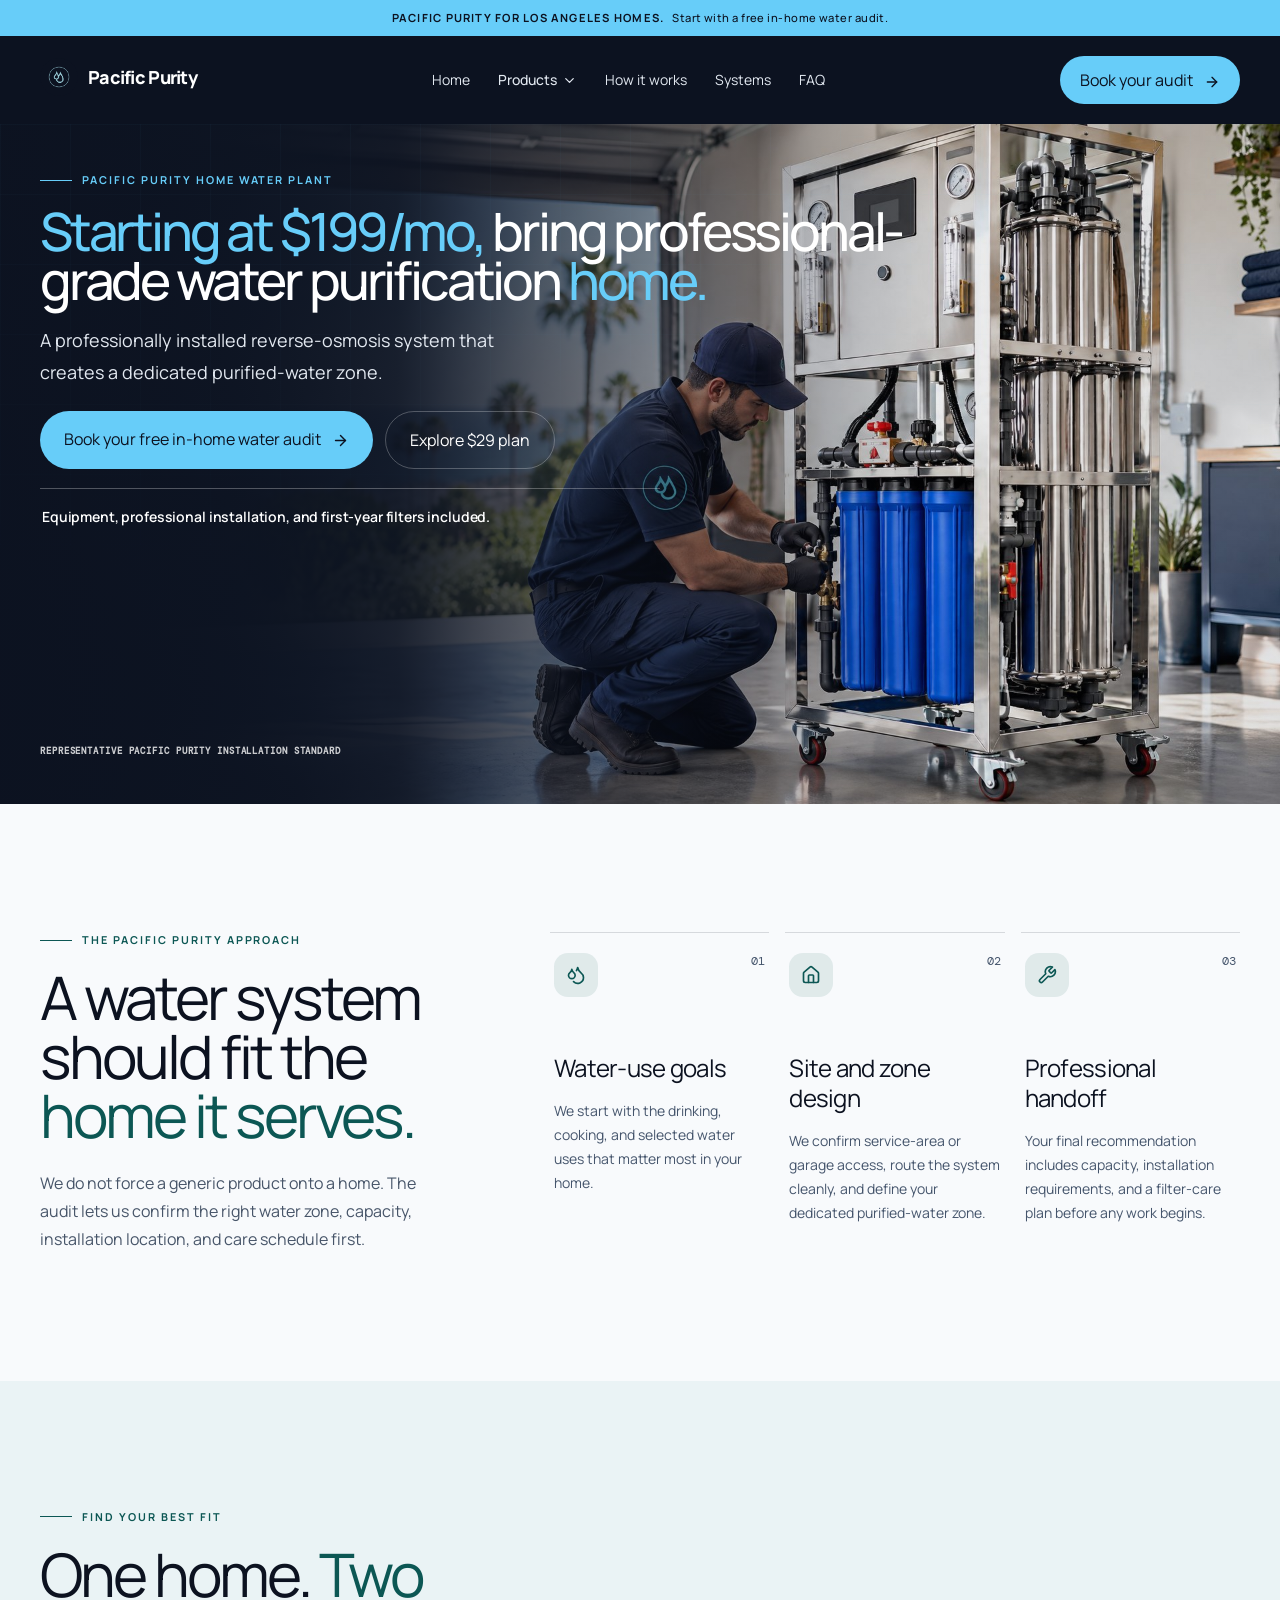
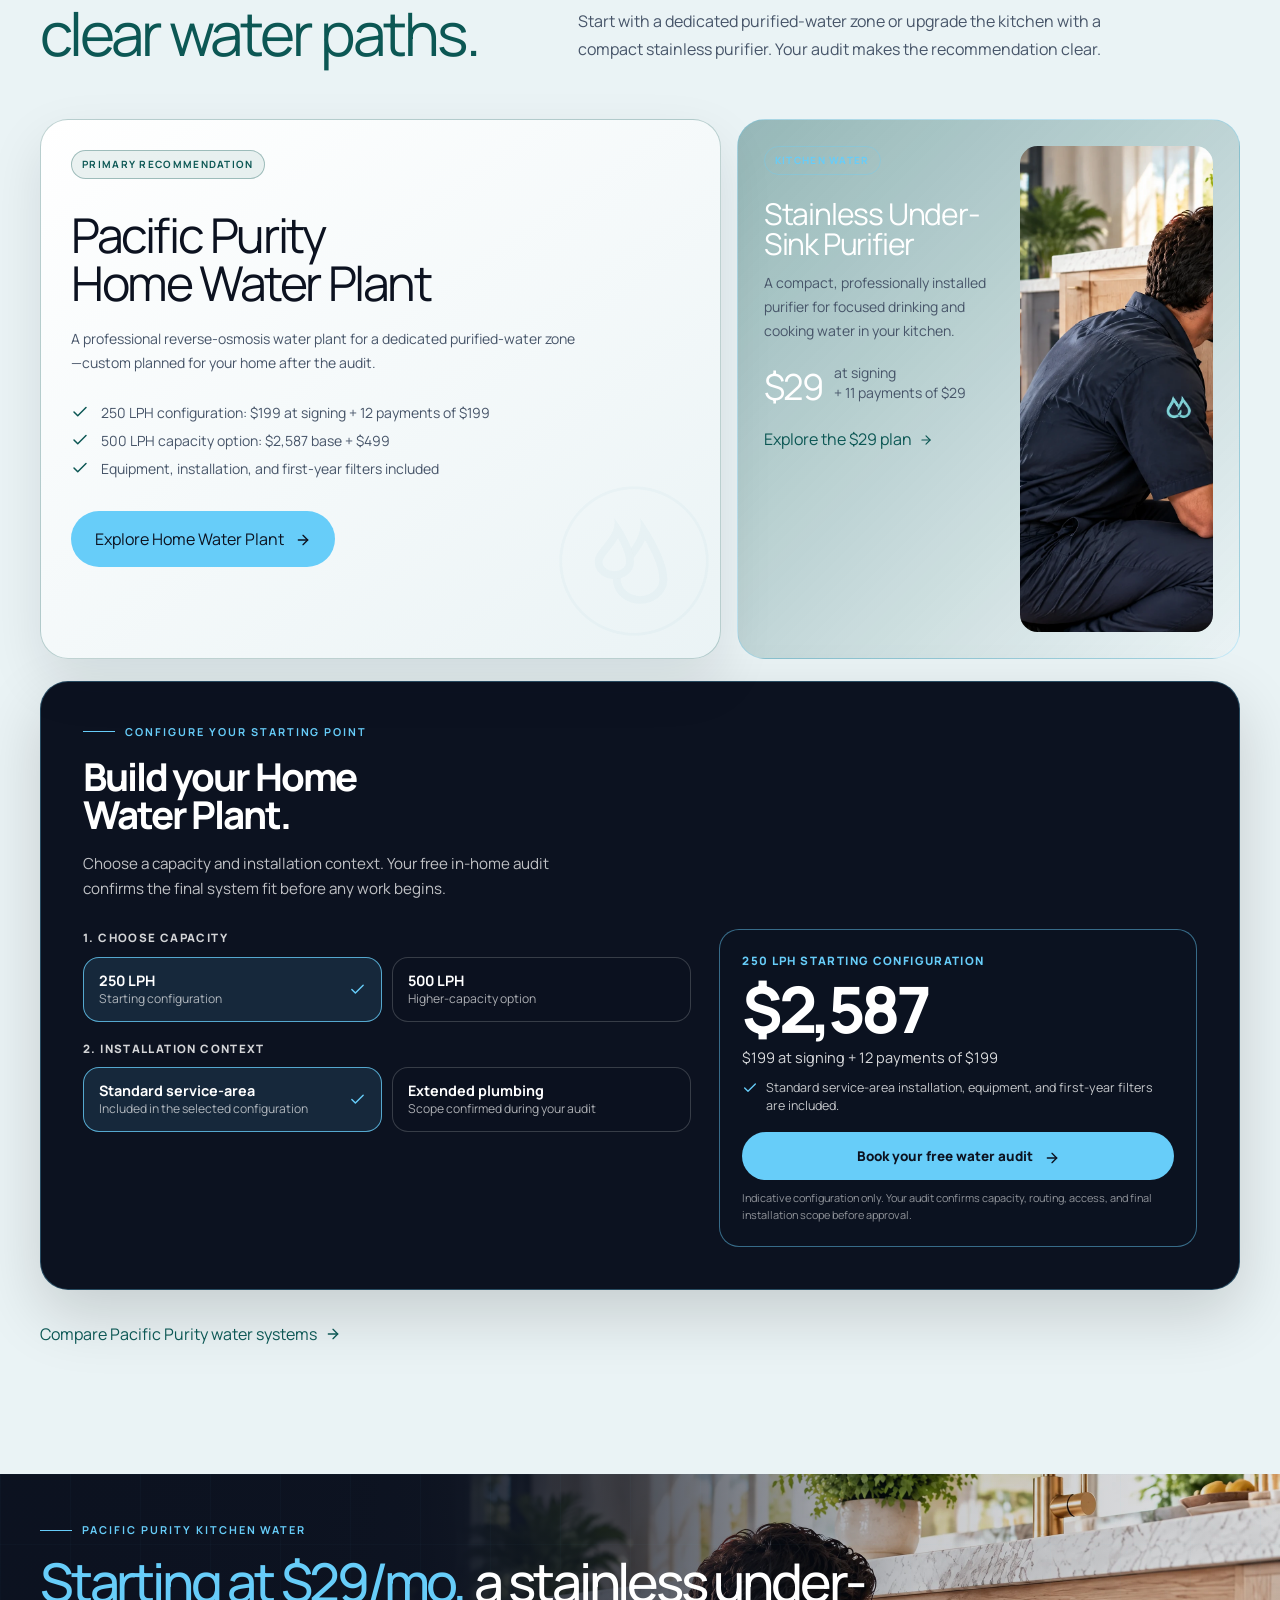
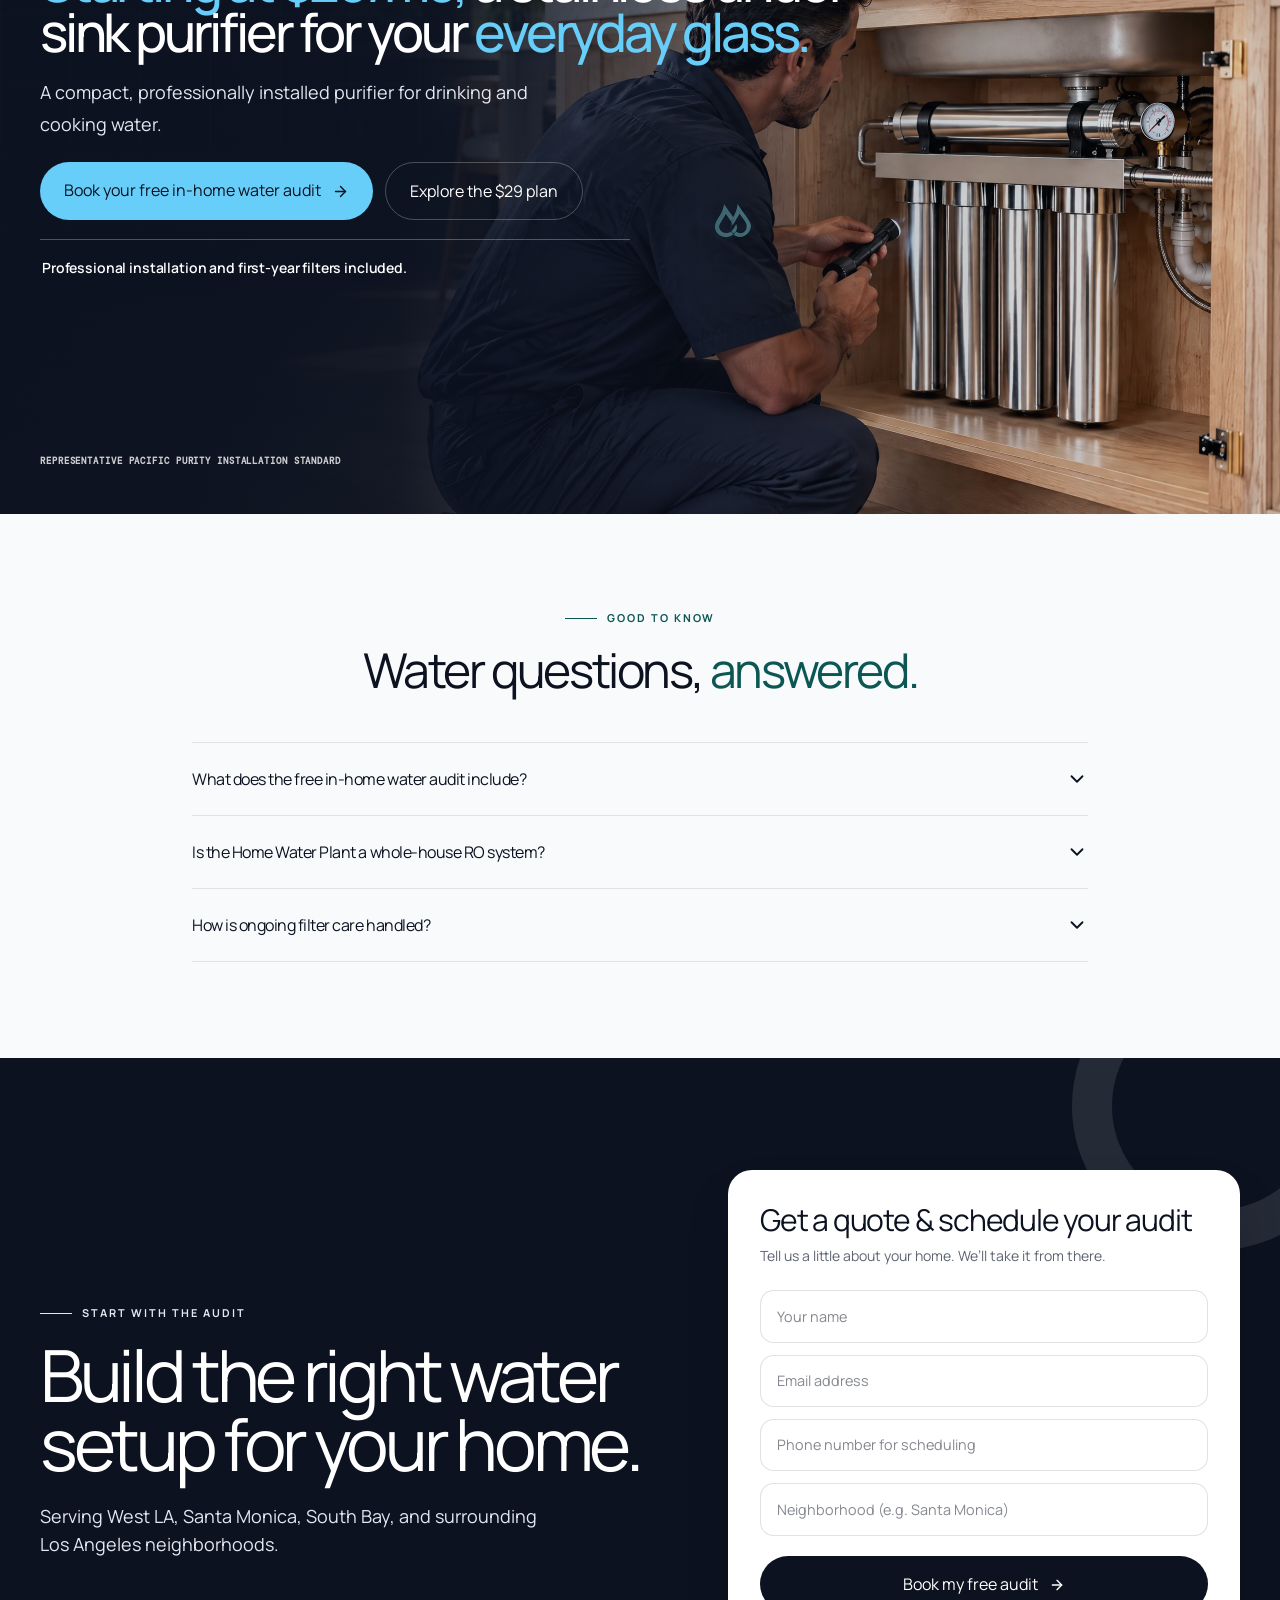
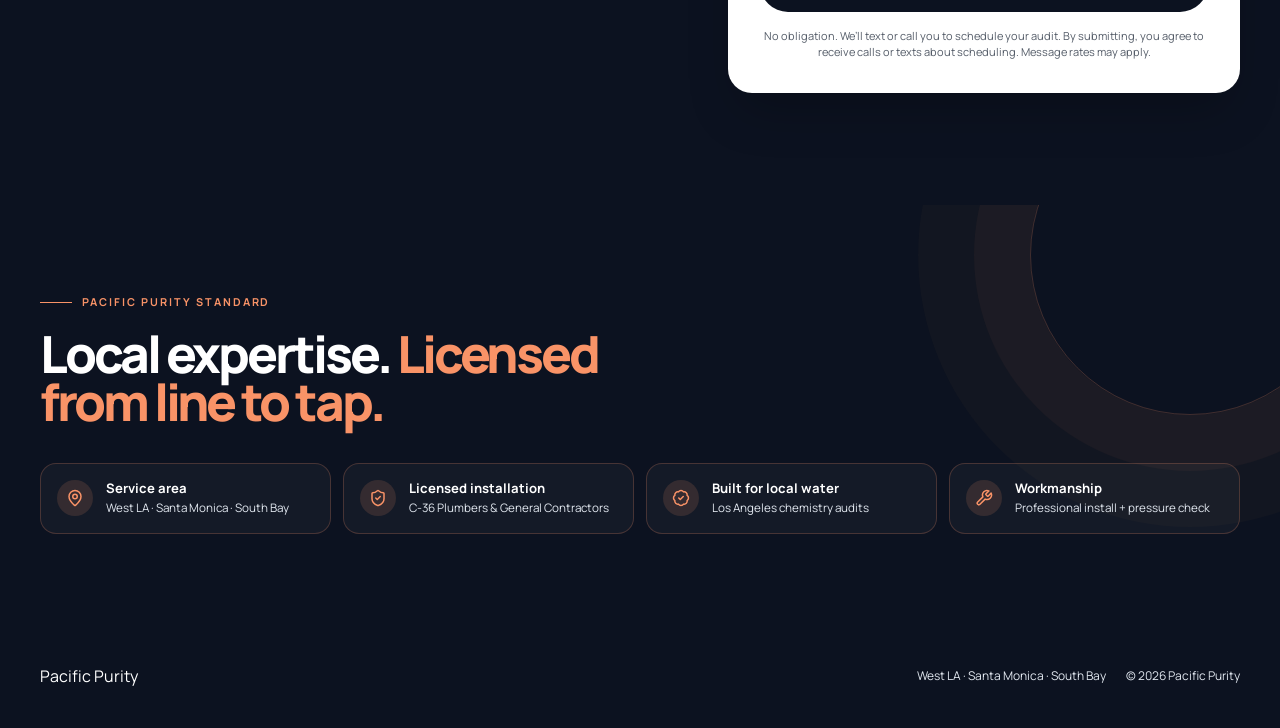
==== commit 492a341c: "Add coral service and trust accent system" ====
--- a/products/home-water-plant/index.html
+++ b/products/home-water-plant/index.html
@@ -11,8 +11,8 @@
     
     
     <title>Home Water Plant 250/500 LPH in Los Angeles | Pacific Purity</title>
-    <script type="module" crossorigin src="/assets/index-DDpRGN9e.js"></script>
-    <link rel="stylesheet" crossorigin href="/assets/index-zLbxTdKO.css">
+    <script type="module" crossorigin src="/assets/index-Cx40_wBQ.js"></script>
+    <link rel="stylesheet" crossorigin href="/assets/index-6YRJ5P8q.css">
   
     <link rel="canonical" href="https://pacificpurity.com/products/home-water-plant" />
     <link rel="preload" as="image" href="/manus-storage/pacific-purity-home-water-plant.jpg" fetchpriority="high" type="image/jpeg" />
--- a/assets/index-6YRJ5P8q.css
+++ b/assets/index-6YRJ5P8q.css
@@ -0,0 +1 @@
+@layer properties{@supports (((-webkit-hyphens:none)) and (not (margin-trim:inline))) or ((-moz-orient:inline) and (not (color:rgb(from red r g b)))){*,:before,:after,::backdrop{--tw-divide-y-reverse:0;--tw-border-style:solid;--tw-leading:initial;--tw-font-weight:initial;--tw-tracking:initial;--tw-shadow:0 0 #0000;--tw-shadow-color:initial;--tw-shadow-alpha:100%;--tw-inset-shadow:0 0 #0000;--tw-inset-shadow-color:initial;--tw-inset-shadow-alpha:100%;--tw-ring-color:initial;--tw-ring-shadow:0 0 #0000;--tw-inset-ring-color:initial;--tw-inset-ring-shadow:0 0 #0000;--tw-ring-inset:initial;--tw-ring-offset-width:0px;--tw-ring-offset-color:#fff;--tw-ring-offset-shadow:0 0 #0000;--tw-blur:initial;--tw-brightness:initial;--tw-contrast:initial;--tw-grayscale:initial;--tw-hue-rotate:initial;--tw-invert:initial;--tw-opacity:initial;--tw-saturate:initial;--tw-sepia:initial;--tw-drop-shadow:initial;--tw-drop-shadow-color:initial;--tw-drop-shadow-alpha:100%;--tw-drop-shadow-size:initial;--tw-backdrop-blur:initial;--tw-backdrop-brightness:initial;--tw-backdrop-contrast:initial;--tw-backdrop-grayscale:initial;--tw-backdrop-hue-rotate:initial;--tw-backdrop-invert:initial;--tw-backdrop-opacity:initial;--tw-backdrop-saturate:initial;--tw-backdrop-sepia:initial;--tw-translate-x:0;--tw-translate-y:0;--tw-translate-z:0;--tw-animation-delay:0s;--tw-animation-direction:normal;--tw-animation-duration:initial;--tw-animation-fill-mode:none;--tw-animation-iteration-count:1;--tw-enter-blur:0;--tw-enter-opacity:1;--tw-enter-rotate:0;--tw-enter-scale:1;--tw-enter-translate-x:0;--tw-enter-translate-y:0;--tw-exit-blur:0;--tw-exit-opacity:1;--tw-exit-rotate:0;--tw-exit-scale:1;--tw-exit-translate-x:0;--tw-exit-translate-y:0}}}@layer theme{:root,:host{--color-red-700:oklch(50.5% .213 27.518);--color-slate-600:oklch(44.6% .043 257.281);--color-white:#fff;--spacing:.25rem;--container-sm:24rem;--container-md:28rem;--container-lg:32rem;--container-xl:36rem;--container-2xl:42rem;--container-4xl:56rem;--container-5xl:64rem;--container-7xl:80rem;--text-xs:.75rem;--text-xs--line-height:calc(1 / .75);--text-sm:.875rem;--text-sm--line-height:calc(1.25 / .875);--text-base:1rem;--text-base--line-height: 1.5 ;--text-lg:1.125rem;--text-lg--line-height:calc(1.75 / 1.125);--text-xl:1.25rem;--text-xl--line-height:calc(1.75 / 1.25);--text-2xl:1.5rem;--text-2xl--line-height:calc(2 / 1.5);--text-3xl:1.875rem;--text-3xl--line-height: 1.2 ;--text-4xl:2.25rem;--text-4xl--line-height:calc(2.5 / 2.25);--text-5xl:3rem;--text-5xl--line-height:1;--text-6xl:3.75rem;--text-6xl--line-height:1;--text-7xl:4.5rem;--text-7xl--line-height:1;--text-8xl:6rem;--text-8xl--line-height:1;--font-weight-medium:500;--font-weight-semibold:600;--font-weight-bold:700;--leading-tight:1.25;--radius-2xl:1rem;--radius-3xl:1.5rem;--blur-md:12px;--default-transition-duration:.15s;--default-transition-timing-function:cubic-bezier(.4, 0, .2, 1);--default-font-family:"Manrope", sans-serif;--default-mono-font-family:"DM Mono", monospace}}@layer base{*,:after,:before,::backdrop{box-sizing:border-box;border:0 solid;margin:0;padding:0}::file-selector-button{box-sizing:border-box;border:0 solid;margin:0;padding:0}html,:host{-webkit-text-size-adjust:100%;tab-size:4;line-height:1.5;font-family:var(--default-font-family,-apple-system, BlinkMacSystemFont, "Segoe UI", Roboto, "Helvetica Neue", "Noto Sans", Arial, sans-serif, "Apple Color Emoji", "Segoe UI Emoji", "Segoe UI Symbol", "Noto Color Emoji");font-feature-settings:var(--default-font-feature-settings,normal);font-variation-settings:var(--default-font-variation-settings,normal);-webkit-tap-highlight-color:transparent}hr{height:0;color:inherit;border-top-width:1px}abbr:where([title]){-webkit-text-decoration:underline dotted;text-decoration:underline dotted}h1,h2,h3,h4,h5,h6{font-size:inherit;font-weight:inherit}a{color:inherit;-webkit-text-decoration:inherit;text-decoration:inherit}b,strong{font-weight:bolder}code,kbd,samp,pre{font-family:var(--default-mono-font-family,ui-monospace, SFMono-Regular, Menlo, Monaco, Consolas, "Liberation Mono", "Courier New", monospace);font-feature-settings:var(--default-mono-font-feature-settings,normal);font-variation-settings:var(--default-mono-font-variation-settings,normal);font-size:1em}small{font-size:80%}sub,sup{vertical-align:baseline;font-size:75%;line-height:0;position:relative}sub{bottom:-.25em}sup{top:-.5em}table{text-indent:0;border-color:inherit;border-collapse:collapse}:-moz-focusring:where(:not(iframe)){outline:auto}progress{vertical-align:baseline}summary{display:list-item}ol,ul,menu{list-style:none}img,svg,video,canvas,audio,iframe,embed,object{vertical-align:middle;display:block}img,video{max-width:100%;height:auto}button,input,select,optgroup,textarea{font:inherit;font-feature-settings:inherit;font-variation-settings:inherit;letter-spacing:inherit;color:inherit;opacity:1;background-color:#0000;border-radius:0}::file-selector-button{font:inherit;font-feature-settings:inherit;font-variation-settings:inherit;letter-spacing:inherit;color:inherit;opacity:1;background-color:#0000;border-radius:0}:where(select:is([multiple],[size])) optgroup{font-weight:bolder}:where(select:is([multiple],[size])) optgroup option{padding-inline-start:20px}::file-selector-button{margin-inline-end:4px}::placeholder{opacity:1}@supports (not ((-webkit-appearance:-apple-pay-button))) or (contain-intrinsic-size:1px){::placeholder{color:currentColor}@supports (color:color-mix(in lab,red,red)){::placeholder{color:color-mix(in oklab,currentcolor 50%,transparent)}}}textarea{resize:vertical}::-webkit-search-decoration{-webkit-appearance:none}::-webkit-date-and-time-value{min-height:1lh;text-align:inherit}::-webkit-datetime-edit{display:inline-flex}::-webkit-datetime-edit-fields-wrapper{padding:0}::-webkit-datetime-edit{padding-block:0}::-webkit-datetime-edit-year-field{padding-block:0}::-webkit-datetime-edit-month-field{padding-block:0}::-webkit-datetime-edit-day-field{padding-block:0}::-webkit-datetime-edit-hour-field{padding-block:0}::-webkit-datetime-edit-minute-field{padding-block:0}::-webkit-datetime-edit-second-field{padding-block:0}::-webkit-datetime-edit-millisecond-field{padding-block:0}::-webkit-datetime-edit-meridiem-field{padding-block:0}::-webkit-calendar-picker-indicator{line-height:1}:-moz-ui-invalid{box-shadow:none}button,input:where([type=button],[type=reset],[type=submit]){appearance:button}::file-selector-button{appearance:button}::-webkit-inner-spin-button{height:auto}::-webkit-outer-spin-button{height:auto}[hidden]:where(:not([hidden=until-found])){display:none!important}}@layer components;@layer utilities{.absolute{position:absolute}.relative{position:relative}.inset-0{inset:0}.-top-24{top:calc(var(--spacing) * -24)}.-right-20{right:calc(var(--spacing) * -20)}.bottom-6{bottom:calc(var(--spacing) * 6)}.left-4{left:calc(var(--spacing) * 4)}.isolate{isolation:isolate}.z-10{z-index:10}.mx-5{margin-inline:calc(var(--spacing) * 5)}.mx-auto{margin-inline:auto}.mt-2{margin-top:calc(var(--spacing) * 2)}.mt-3{margin-top:calc(var(--spacing) * 3)}.mt-4{margin-top:calc(var(--spacing) * 4)}.mt-5{margin-top:calc(var(--spacing) * 5)}.mt-6{margin-top:calc(var(--spacing) * 6)}.mt-7{margin-top:calc(var(--spacing) * 7)}.mt-8{margin-top:calc(var(--spacing) * 8)}.mt-9{margin-top:calc(var(--spacing) * 9)}.mt-10{margin-top:calc(var(--spacing) * 10)}.mt-12{margin-top:calc(var(--spacing) * 12)}.mt-14{margin-top:calc(var(--spacing) * 14)}.mb-1{margin-bottom:var(--spacing)}.mb-2{margin-bottom:calc(var(--spacing) * 2)}.mb-4{margin-bottom:calc(var(--spacing) * 4)}.mb-14{margin-bottom:calc(var(--spacing) * 14)}.ml-1{margin-left:var(--spacing)}.ml-2{margin-left:calc(var(--spacing) * 2)}.block{display:block}.flex{display:flex}.grid{display:grid}.hidden{display:none}.inline{display:inline}.inline-block{display:inline-block}.inline-flex{display:inline-flex}.aspect-\[4\/3\]{aspect-ratio:4/3}.h-14{height:calc(var(--spacing) * 14)}.h-72{height:calc(var(--spacing) * 72)}.h-px{height:1px}.min-h-screen{min-height:100vh}.w-12{width:calc(var(--spacing) * 12)}.w-14{width:calc(var(--spacing) * 14)}.w-72{width:calc(var(--spacing) * 72)}.w-full{width:100%}.max-w-2xl{max-width:var(--container-2xl)}.max-w-4xl{max-width:var(--container-4xl)}.max-w-5xl{max-width:var(--container-5xl)}.max-w-7xl{max-width:var(--container-7xl)}.max-w-\[640px\]{max-width:640px}.max-w-lg{max-width:var(--container-lg)}.max-w-md{max-width:var(--container-md)}.max-w-sm{max-width:var(--container-sm)}.max-w-xl{max-width:var(--container-xl)}.shrink-0{flex-shrink:0}.rotate-180{rotate:180deg}.flex-col{flex-direction:column}.flex-wrap{flex-wrap:wrap}.place-items-center{place-items:center}.items-center{align-items:center}.items-end{align-items:flex-end}.items-start{align-items:flex-start}.justify-between{justify-content:space-between}.justify-center{justify-content:center}.gap-2{gap:calc(var(--spacing) * 2)}.gap-3{gap:calc(var(--spacing) * 3)}.gap-4{gap:calc(var(--spacing) * 4)}.gap-5{gap:calc(var(--spacing) * 5)}.gap-6{gap:calc(var(--spacing) * 6)}.gap-7{gap:calc(var(--spacing) * 7)}.gap-8{gap:calc(var(--spacing) * 8)}.gap-10{gap:calc(var(--spacing) * 10)}.gap-12{gap:calc(var(--spacing) * 12)}.gap-x-6{column-gap:calc(var(--spacing) * 6)}.gap-y-3{row-gap:calc(var(--spacing) * 3)}:where(.divide-y>:not(:last-child)){--tw-divide-y-reverse:0;border-bottom-style:var(--tw-border-style);border-top-style:var(--tw-border-style);border-top-width:calc(1px * var(--tw-divide-y-reverse));border-bottom-width:calc(1px * calc(1 - var(--tw-divide-y-reverse)))}:where(.divide-ink\/10>:not(:last-child)){border-color:#0c12201a}.overflow-hidden{overflow:hidden}.overflow-x-hidden{overflow-x:hidden}.rounded-2xl{border-radius:var(--radius-2xl)}.rounded-3xl{border-radius:var(--radius-3xl)}.rounded-\[2rem\]{border-radius:2rem}.rounded-full{border-radius:3.40282e38px}.border{border-style:var(--tw-border-style);border-width:1px}.border-\[40px\]{border-style:var(--tw-border-style);border-width:40px}.border-y{border-block-style:var(--tw-border-style);border-block-width:1px}.border-ink\/10{border-color:#0c12201a}.border-white\/10{border-color:#ffffff1a}@supports (color:color-mix(in lab,red,red)){.border-white\/10{border-color:color-mix(in oklab,var(--color-white) 10%,transparent)}}.border-white\/15{border-color:#ffffff26}@supports (color:color-mix(in lab,red,red)){.border-white\/15{border-color:color-mix(in oklab,var(--color-white) 15%,transparent)}}.border-white\/20{border-color:#fff3}@supports (color:color-mix(in lab,red,red)){.border-white\/20{border-color:color-mix(in oklab,var(--color-white) 20%,transparent)}}.border-white\/25{border-color:#ffffff40}@supports (color:color-mix(in lab,red,red)){.border-white\/25{border-color:color-mix(in oklab,var(--color-white) 25%,transparent)}}.bg-blue{background-color:#0c5754}.bg-blue\/40{background-color:#0c575466}.bg-cream{background-color:#f8fafc}.bg-cyan{background-color:#67cdf9}.bg-ink{background-color:#0c1220}.bg-ink\/75{background-color:#0c1220bf}.bg-ink\/95{background-color:#0c1220f2}.bg-lime{background-color:#67cdf9}.bg-white{background-color:var(--color-white)}.bg-white\/70{background-color:#ffffffb3}@supports (color:color-mix(in lab,red,red)){.bg-white\/70{background-color:color-mix(in oklab,var(--color-white) 70%,transparent)}}.object-cover{object-fit:cover}.p-3{padding:calc(var(--spacing) * 3)}.p-4{padding:calc(var(--spacing) * 4)}.p-5{padding:calc(var(--spacing) * 5)}.p-6{padding:calc(var(--spacing) * 6)}.px-4{padding-inline:calc(var(--spacing) * 4)}.px-5{padding-inline:calc(var(--spacing) * 5)}.px-6{padding-inline:calc(var(--spacing) * 6)}.py-3{padding-block:calc(var(--spacing) * 3)}.py-4{padding-block:calc(var(--spacing) * 4)}.py-5{padding-block:calc(var(--spacing) * 5)}.py-6{padding-block:calc(var(--spacing) * 6)}.py-8{padding-block:calc(var(--spacing) * 8)}.py-10{padding-block:calc(var(--spacing) * 10)}.py-16{padding-block:calc(var(--spacing) * 16)}.py-20{padding-block:calc(var(--spacing) * 20)}.py-24{padding-block:calc(var(--spacing) * 24)}.pt-0{padding-top:0}.pt-20{padding-top:calc(var(--spacing) * 20)}.pb-6{padding-bottom:calc(var(--spacing) * 6)}.pb-20{padding-bottom:calc(var(--spacing) * 20)}.pb-24{padding-bottom:calc(var(--spacing) * 24)}.text-center{text-align:center}.text-left{text-align:left}.font-display{font-family:Manrope,sans-serif}.font-mono{font-family:DM Mono,monospace}.text-2xl{font-size:var(--text-2xl);line-height:var(--tw-leading,var(--text-2xl--line-height))}.text-3xl{font-size:var(--text-3xl);line-height:var(--tw-leading,var(--text-3xl--line-height))}.text-4xl{font-size:var(--text-4xl);line-height:var(--tw-leading,var(--text-4xl--line-height))}.text-5xl{font-size:var(--text-5xl);line-height:var(--tw-leading,var(--text-5xl--line-height))}.text-6xl{font-size:var(--text-6xl);line-height:var(--tw-leading,var(--text-6xl--line-height))}.text-base{font-size:var(--text-base);line-height:var(--tw-leading,var(--text-base--line-height))}.text-lg{font-size:var(--text-lg);line-height:var(--tw-leading,var(--text-lg--line-height))}.text-sm{font-size:var(--text-sm);line-height:var(--tw-leading,var(--text-sm--line-height))}.text-xl{font-size:var(--text-xl);line-height:var(--tw-leading,var(--text-xl--line-height))}.text-xs{font-size:var(--text-xs);line-height:var(--tw-leading,var(--text-xs--line-height))}.text-\[11px\]{font-size:11px}.leading-5{--tw-leading:calc(var(--spacing) * 5);line-height:calc(var(--spacing) * 5)}.leading-6{--tw-leading:calc(var(--spacing) * 6);line-height:calc(var(--spacing) * 6)}.leading-7{--tw-leading:calc(var(--spacing) * 7);line-height:calc(var(--spacing) * 7)}.leading-8{--tw-leading:calc(var(--spacing) * 8);line-height:calc(var(--spacing) * 8)}.leading-\[\.92\]{--tw-leading:.92;line-height:.92}.leading-\[\.93\]{--tw-leading:.93;line-height:.93}.leading-\[\.95\]{--tw-leading:.95;line-height:.95}.leading-\[\.98\]{--tw-leading:.98;line-height:.98}.leading-\[0\.94\]{--tw-leading:.94;line-height:.94}.leading-\[0\.98\]{--tw-leading:.98;line-height:.98}.leading-none{--tw-leading:1;line-height:1}.leading-tight{--tw-leading:var(--leading-tight);line-height:var(--leading-tight)}.font-bold{--tw-font-weight:var(--font-weight-bold);font-weight:var(--font-weight-bold)}.font-medium{--tw-font-weight:var(--font-weight-medium);font-weight:var(--font-weight-medium)}.font-semibold{--tw-font-weight:var(--font-weight-semibold);font-weight:var(--font-weight-semibold)}.tracking-\[-\.03em\]{--tw-tracking:-.03em;letter-spacing:-.03em}.tracking-\[-\.04em\]{--tw-tracking:-.04em;letter-spacing:-.04em}.tracking-\[-\.05em\]{--tw-tracking:-.05em;letter-spacing:-.05em}.tracking-\[-\.06em\]{--tw-tracking:-.06em;letter-spacing:-.06em}.tracking-\[-0\.03em\]{--tw-tracking:-.03em;letter-spacing:-.03em}.tracking-\[-0\.04em\]{--tw-tracking:-.04em;letter-spacing:-.04em}.tracking-\[-0\.05em\]{--tw-tracking:-.05em;letter-spacing:-.05em}.tracking-\[-0\.06em\]{--tw-tracking:-.06em;letter-spacing:-.06em}.tracking-\[\.16em\]{--tw-tracking:.16em;letter-spacing:.16em}.text-blue{color:#0c5754}.text-cyan{color:#67cdf9}.text-ink{color:#0c1220}.text-ink\/40{color:#0c122066}.text-ink\/55{color:#0c12208c}.text-ink\/60{color:#0c122099}.text-ink\/65{color:#0c1220a6}.text-lime{color:#67cdf9}.text-red-700{color:var(--color-red-700)}.text-slate-600{color:var(--color-slate-600)}.text-white{color:var(--color-white)}.text-white\/25{color:#ffffff40}@supports (color:color-mix(in lab,red,red)){.text-white\/25{color:color-mix(in oklab,var(--color-white) 25%,transparent)}}.text-white\/45{color:#ffffff73}@supports (color:color-mix(in lab,red,red)){.text-white\/45{color:color-mix(in oklab,var(--color-white) 45%,transparent)}}.text-white\/50{color:#ffffff80}@supports (color:color-mix(in lab,red,red)){.text-white\/50{color:color-mix(in oklab,var(--color-white) 50%,transparent)}}.text-white\/55{color:#ffffff8c}@supports (color:color-mix(in lab,red,red)){.text-white\/55{color:color-mix(in oklab,var(--color-white) 55%,transparent)}}.text-white\/60{color:#fff9}@supports (color:color-mix(in lab,red,red)){.text-white\/60{color:color-mix(in oklab,var(--color-white) 60%,transparent)}}.text-white\/65{color:#ffffffa6}@supports (color:color-mix(in lab,red,red)){.text-white\/65{color:color-mix(in oklab,var(--color-white) 65%,transparent)}}.text-white\/70{color:#ffffffb3}@supports (color:color-mix(in lab,red,red)){.text-white\/70{color:color-mix(in oklab,var(--color-white) 70%,transparent)}}.text-white\/75{color:#ffffffbf}@supports (color:color-mix(in lab,red,red)){.text-white\/75{color:color-mix(in oklab,var(--color-white) 75%,transparent)}}.text-white\/80{color:#fffc}@supports (color:color-mix(in lab,red,red)){.text-white\/80{color:color-mix(in oklab,var(--color-white) 80%,transparent)}}.uppercase{text-transform:uppercase}.opacity-35{opacity:.35}.opacity-50{opacity:.5}.opacity-60{opacity:.6}.shadow-2xl{--tw-shadow:0 25px 50px -12px var(--tw-shadow-color,#00000040);box-shadow:var(--tw-inset-shadow),var(--tw-inset-ring-shadow),var(--tw-ring-offset-shadow),var(--tw-ring-shadow),var(--tw-shadow)}.filter{filter:var(--tw-blur,) var(--tw-brightness,) var(--tw-contrast,) var(--tw-grayscale,) var(--tw-hue-rotate,) var(--tw-invert,) var(--tw-saturate,) var(--tw-sepia,) var(--tw-drop-shadow,)}.backdrop-blur-md{--tw-backdrop-blur:blur(var(--blur-md));-webkit-backdrop-filter:var(--tw-backdrop-blur,) var(--tw-backdrop-brightness,) var(--tw-backdrop-contrast,) var(--tw-backdrop-grayscale,) var(--tw-backdrop-hue-rotate,) var(--tw-backdrop-invert,) var(--tw-backdrop-opacity,) var(--tw-backdrop-saturate,) var(--tw-backdrop-sepia,);backdrop-filter:var(--tw-backdrop-blur,) var(--tw-backdrop-brightness,) var(--tw-backdrop-contrast,) var(--tw-backdrop-grayscale,) var(--tw-backdrop-hue-rotate,) var(--tw-backdrop-invert,) var(--tw-backdrop-opacity,) var(--tw-backdrop-saturate,) var(--tw-backdrop-sepia,)}.transition{transition-property:color,background-color,border-color,outline-color,text-decoration-color,fill,stroke,--tw-gradient-from,--tw-gradient-via,--tw-gradient-to,opacity,box-shadow,transform,translate,scale,rotate,filter,-webkit-backdrop-filter,backdrop-filter,display,content-visibility,overlay,pointer-events;transition-timing-function:var(--tw-ease,var(--default-transition-timing-function));transition-duration:var(--tw-duration,var(--default-transition-duration))}.transition-transform{transition-property:transform,translate,scale,rotate;transition-timing-function:var(--tw-ease,var(--default-transition-timing-function));transition-duration:var(--tw-duration,var(--default-transition-duration))}@media(hover:hover){.hover\:-translate-y-0\.5:hover{--tw-translate-y:calc(var(--spacing) * -.5);translate:var(--tw-translate-x) var(--tw-translate-y)}.hover\:-translate-y-1:hover{--tw-translate-y:calc(var(--spacing) * -1);translate:var(--tw-translate-x) var(--tw-translate-y)}.hover\:border-cyan:hover{border-color:#67cdf9}.hover\:bg-blue:hover{background-color:#0c5754}.hover\:bg-white:hover{background-color:var(--color-white)}.hover\:text-cyan:hover,.hover\:text-lime:hover{color:#67cdf9}}.disabled\:cursor-not-allowed:disabled{cursor:not-allowed}.disabled\:opacity-60:disabled{opacity:.6}@media(min-width:40rem){.sm\:left-10{left:calc(var(--spacing) * 10)}.sm\:block{display:block}.sm\:flex{display:flex}.sm\:grid-cols-2{grid-template-columns:repeat(2,minmax(0,1fr))}.sm\:grid-cols-3{grid-template-columns:repeat(3,minmax(0,1fr))}.sm\:flex-row{flex-direction:row}.sm\:items-center{align-items:center}.sm\:p-8{padding:calc(var(--spacing) * 8)}.sm\:text-5xl{font-size:var(--text-5xl);line-height:var(--tw-leading,var(--text-5xl--line-height))}.sm\:text-6xl{font-size:var(--text-6xl);line-height:var(--tw-leading,var(--text-6xl--line-height))}.sm\:text-7xl{font-size:var(--text-7xl);line-height:var(--tw-leading,var(--text-7xl--line-height))}.sm\:text-8xl{font-size:var(--text-8xl);line-height:var(--tw-leading,var(--text-8xl--line-height))}}@media(min-width:64rem){.lg\:grid-cols-1{grid-template-columns:repeat(1,minmax(0,1fr))}.lg\:grid-cols-2{grid-template-columns:repeat(2,minmax(0,1fr))}.lg\:grid-cols-4{grid-template-columns:repeat(4,minmax(0,1fr))}.lg\:grid-cols-\[\.8fr_1\.2fr\]{grid-template-columns:.8fr 1.2fr}.lg\:grid-cols-\[\.9fr_1\.1fr\]{grid-template-columns:.9fr 1.1fr}.lg\:grid-cols-\[\.72fr_1\.28fr\]{grid-template-columns:.72fr 1.28fr}.lg\:grid-cols-\[\.75fr_1\.25fr\]{grid-template-columns:.75fr 1.25fr}.lg\:grid-cols-\[0\.74fr_1\.26fr\]{grid-template-columns:.74fr 1.26fr}.lg\:grid-cols-\[0\.75fr_1\.25fr\]{grid-template-columns:.75fr 1.25fr}.lg\:grid-cols-\[0\.78fr_1\.22fr\]{grid-template-columns:.78fr 1.22fr}.lg\:grid-cols-\[1\.1fr_\.9fr\]{grid-template-columns:1.1fr .9fr}.lg\:grid-cols-\[1\.02fr_\.98fr\]{grid-template-columns:1.02fr .98fr}.lg\:grid-cols-\[1\.15fr_\.85fr\]{grid-template-columns:1.15fr .85fr}.lg\:grid-cols-\[1fr_\.8fr\]{grid-template-columns:1fr .8fr}.lg\:grid-cols-\[1fr_\.75fr\]{grid-template-columns:1fr .75fr}.lg\:items-center{align-items:center}.lg\:items-end{align-items:flex-end}.lg\:gap-24{gap:calc(var(--spacing) * 24)}.lg\:px-10{padding-inline:calc(var(--spacing) * 10)}.lg\:py-20{padding-block:calc(var(--spacing) * 20)}.lg\:py-28{padding-block:calc(var(--spacing) * 28)}.lg\:py-32{padding-block:calc(var(--spacing) * 32)}.lg\:pt-24{padding-top:calc(var(--spacing) * 24)}.lg\:pb-28{padding-bottom:calc(var(--spacing) * 28)}}}@property --tw-animation-delay{syntax:"*";inherits:false;initial-value:0s}@property --tw-animation-direction{syntax:"*";inherits:false;initial-value:normal}@property --tw-animation-duration{syntax:"*";inherits:false}@property --tw-animation-fill-mode{syntax:"*";inherits:false;initial-value:none}@property --tw-animation-iteration-count{syntax:"*";inherits:false;initial-value:1}@property --tw-enter-blur{syntax:"*";inherits:false;initial-value:0}@property --tw-enter-opacity{syntax:"*";inherits:false;initial-value:1}@property --tw-enter-rotate{syntax:"*";inherits:false;initial-value:0}@property --tw-enter-scale{syntax:"*";inherits:false;initial-value:1}@property --tw-enter-translate-x{syntax:"*";inherits:false;initial-value:0}@property --tw-enter-translate-y{syntax:"*";inherits:false;initial-value:0}@property --tw-exit-blur{syntax:"*";inherits:false;initial-value:0}@property --tw-exit-opacity{syntax:"*";inherits:false;initial-value:1}@property --tw-exit-rotate{syntax:"*";inherits:false;initial-value:0}@property --tw-exit-scale{syntax:"*";inherits:false;initial-value:1}@property --tw-exit-translate-x{syntax:"*";inherits:false;initial-value:0}@property --tw-exit-translate-y{syntax:"*";inherits:false;initial-value:0}:root{--background:#f8fafc;--foreground:#0c1220;--radius:1rem}*{box-sizing:border-box}html{scroll-behavior:smooth}body{color:#0c1220;-webkit-font-smoothing:antialiased;background:#f8fafc;margin:0;font-family:Manrope,sans-serif}button,a,input{font:inherit}button{cursor:pointer}a{color:inherit;text-decoration:none}.font-display{font-family:Manrope,sans-serif}.font-mono{font-family:DM Mono,monospace}.announcement{z-index:30;color:#0c1220;letter-spacing:.11em;text-transform:uppercase;background:#67cdf9;justify-content:center;align-items:center;gap:.5rem;min-height:36px;padding:.55rem 1rem;font-size:.7rem;font-weight:700;display:flex;position:relative}.announcement span{opacity:.6;letter-spacing:.04em;text-transform:none;font-weight:500;display:none}@media(min-width:640px){.announcement span{display:inline}}.nav-link{transition:color .2s;position:relative}.nav-link:hover{color:#67cdf9}.menu-group-label{color:#ffffff59;letter-spacing:.16em;text-transform:uppercase;font-size:10px;font-weight:700}.products-menu{position:relative}.products-menu-trigger{color:#ffffffbf;align-items:center;gap:5px;font-size:14px;font-weight:500;transition:color .2s;display:inline-flex}.products-menu-trigger:hover{color:#67cdf9}.products-menu-chevron{transition:transform .2s}.products-menu-panel{background:#0c1220fa;border:1px solid #ffffff1f;border-radius:1rem;width:255px;padding:8px;position:absolute;top:calc(100% + 14px);left:-18px;box-shadow:0 18px 45px #00000038}.products-menu-panel:before{content:"";background:#0c1220;width:9px;height:9px;position:absolute;top:-5px;left:25px;transform:rotate(45deg)}.products-menu-panel a{z-index:1;color:#fff;border-radius:.75rem;align-items:center;gap:10px;padding:10px;transition:background .2s;display:flex;position:relative}.products-menu-panel a:hover{background:#ffffff14}.products-menu-panel a>span:last-child{flex-direction:column;gap:3px;display:flex}.products-menu-panel strong{font-size:12px}.products-menu-panel small{color:#ffffff73;font-size:10px}.products-menu-icon{border-radius:9px;flex:none;place-items:center;width:30px;height:30px;display:grid}.products-menu-icon-cyan{color:#67cdf9;background:#67cdf926}.products-menu-icon-blue{color:#67cdf9;background:#0c575440}.mobile-audit-bar{display:none}.mobile-audit-link{color:#0c1220;background:#67cdf9;border-radius:1rem;align-items:center;gap:11px;width:100%;padding:11px 14px;display:flex;box-shadow:0 8px 30px #0003}.mobile-audit-icon{background:#0c12201f;border-radius:999px;flex:none;place-items:center;width:32px;height:32px;display:grid}.mobile-audit-link span:nth-child(2){flex-direction:column;flex:1;min-width:0;line-height:1.2;display:flex}.mobile-audit-link strong{font-size:12px}.mobile-audit-link small{color:#0c12208c;margin-top:3px;font-size:10px}.audit-modal-backdrop{z-index:80;-webkit-backdrop-filter:blur(7px);backdrop-filter:blur(7px);background:#0c12208c;place-items:end center;padding:16px;display:grid;position:fixed;inset:0}.audit-modal{color:#0c1220;background:#f4f7fa;border-radius:1.5rem;width:min(100%,430px);padding:26px;animation:.22s cubic-bezier(.23,1,.32,1) both modal-in;position:relative;box-shadow:0 24px 80px #00000047}.audit-modal-close{color:#0c12208c;border-radius:999px;place-items:center;width:34px;height:34px;transition:background .2s,color .2s;display:grid;position:absolute;top:16px;right:16px}.audit-modal-close:hover{color:#0c1220;background:#0c122014}.audit-modal h2{letter-spacing:-.05em;max-width:320px;margin-top:16px;font:38px/.96 Manrope,sans-serif}.audit-modal-copy{color:#0c122099;max-width:350px;margin-top:12px;font-size:13px;line-height:1.55}.audit-modal-form{gap:9px;margin-top:20px;display:grid}.audit-modal-form input{color:#0c1220;background:#fff;border:1px solid #0c12201f;border-radius:.8rem;outline:none;width:100%;padding:12px 13px;font-size:13px}.audit-modal-form input:focus{border-color:#0c5754;box-shadow:0 0 0 3px #0c57541f}.audit-modal-form button{color:#fff;background:#0c1220;border-radius:999px;padding:13px 16px;font-size:13px;font-weight:700;transition:transform .2s,background .2s}.audit-modal-form button:hover{background:#0c5754;transform:translateY(-1px)}.audit-consent{color:#0c122073;margin:2px 4px 0;font-size:10px;line-height:1.4}.audit-modal-full-link{color:#0c122073;text-align:center;text-underline-offset:3px;margin-top:14px;font-size:11px;text-decoration:underline;display:block}.audit-modal-secondary{color:#fff;background:#0c1220;border-radius:999px;margin-top:20px;padding:12px 22px;font-size:13px;font-weight:700}.audit-success{text-align:center;padding:22px 6px 8px}.audit-success-icon{background:#67cdf9;border-radius:999px;place-items:center;width:54px;height:54px;margin:0 auto;display:grid}.audit-success h2{margin:18px auto 0}.audit-success p{color:#0c122099;max-width:280px;margin:12px auto 0;font-size:13px;line-height:1.55}.product-header{z-index:20;background:#0c1220;position:relative}.product-nav-link{transition:color .2s}.product-nav-link:hover{color:#67cdf9}.product-hero{min-height:720px}.product-hero-glow{filter:blur(22px);background:radial-gradient(circle,#67cdf933,#0000 65%);border-radius:50%;position:absolute;inset:16% 10% 8%}.ro-benefit{border-top:1px solid #0c122024;min-height:230px;padding:20px 4px 0;transition:transform .24s,border-color .24s}.ro-benefit:hover{border-color:#0c5754;transform:translateY(-5px)}.ro-step{background:#ffffff6b;border:1px solid #0c12201f;min-height:255px;padding:22px;transition:transform .24s,box-shadow .24s}.ro-step:hover{transform:translateY(-5px);box-shadow:0 20px 50px #0c57541f}.ro-check{color:#ffffffb3;align-items:center;gap:10px;font-size:14px;display:flex}.ro-price-card{background:linear-gradient(140deg,#ffffff1a,#67cdf90d);border:1px solid #67cdf98c;border-radius:1.75rem;padding:30px;box-shadow:0 20px 80px #00000026}.product-page .eyebrow{line-height:1.2}.wholehouse-hero{min-height:700px}.wholehouse-diagram{background:#ffffff80;border:1px solid #0c12201f;border-radius:1.75rem;grid-template-columns:1fr auto 1fr auto 1fr;align-items:center;gap:12px;padding:38px 26px;display:grid;position:relative}.diagram-node{background:#ffffffb3;border:1px solid #0c575433;border-radius:1rem;flex-direction:column;justify-content:center;min-height:145px;padding:18px;display:flex}.diagram-node span{color:#0c5754a6;font:11px DM Mono,monospace}.diagram-node strong{margin-top:26px;font:21px Manrope,sans-serif}.diagram-node small{color:#0c12208c;margin-top:8px;font-size:11px;line-height:1.45}.diagram-connector{background:#0c5754;width:28px;height:2px}.diagram-pipe{background:#0c575440;height:2px;position:absolute;left:26px;right:26px}.diagram-pipe-in{top:25px}.diagram-pipe-out{bottom:25px}.diagram-label{color:#0c5754;text-transform:uppercase;letter-spacing:.1em;font:10px DM Mono,monospace;position:absolute;top:11px;left:26px}.diagram-label-out{inset:auto 26px 11px auto}.bundle-hero{min-height:690px}.makeover-diagram{background:#ffffff0f;border:1px solid #ffffff24;border-radius:2rem;justify-content:center;align-items:center;gap:18px;min-height:230px;padding:36px;display:flex;position:relative}.makeover-home,.makeover-kitchen{color:#67cdf9;background:#ffffff14;border-radius:1.5rem;flex-direction:column;justify-content:center;align-items:center;gap:8px;min-width:210px;min-height:130px;padding:22px;display:flex}.makeover-home span,.makeover-kitchen span{color:#fff;text-align:center;font:21px/1.05 Manrope,sans-serif}.makeover-home small,.makeover-kitchen small{color:#ffffff73;font-size:11px}.makeover-line{background:linear-gradient(90deg,#67cdf9,#67cdf9);width:80px;height:2px}.makeover-result{color:#ffffff80;white-space:nowrap;font-size:11px;position:absolute;bottom:14px;left:50%;transform:translate(-50%)}.comparison-table{background:#ffffff7a;border:1px solid #0c12201f;border-radius:1.5rem;overflow:hidden}.comparison-row{border-bottom:1px solid #0c12201a;grid-template-columns:1.05fr 1fr 1fr 1fr;display:grid}.comparison-row:last-child{border-bottom:0}.comparison-row>div{padding:18px;font-size:13px;line-height:1.5}.comparison-row>div:not(:last-child){border-right:1px solid #0c12201a}.comparison-label{color:#0c122080;letter-spacing:.12em;text-transform:uppercase;font-weight:700;font-size:11px!important}.comparison-recommended{background:#0c57541a;font-weight:700}.comparison-row-price>div{font-weight:700}.comparison-mobile{display:none}.comparison-toggle{background:#0c122017;border-radius:999px;grid-template-columns:repeat(3,1fr);gap:5px;padding:5px;display:grid}.comparison-toggle-button{color:#0c12208c;border-radius:999px;padding:11px 8px;font-size:11px;font-weight:700;transition:background .2s,color .2s,transform .2s}.comparison-toggle-button:hover{color:#0c1220;transform:translateY(-1px)}.comparison-toggle-active{color:#fff;background:#0c1220;box-shadow:0 5px 15px #0c122026}.comparison-toggle-active.comparison-toggle-coral{color:#0c1220;background:#0c5754}.comparison-mobile-card{background:#ffffff9e;border:1px solid #0c12201f;border-radius:1.5rem;margin-top:12px;padding:22px;animation:.24s cubic-bezier(.23,1,.32,1) both comparison-in}.comparison-mobile-kicker{color:#0c5754;letter-spacing:.14em;text-transform:uppercase;font-size:10px;font-weight:700}.comparison-mobile-card h3{letter-spacing:-.04em;margin-top:8px;font:31px/1 Manrope,sans-serif}.comparison-mobile-row{border-top:1px solid #0c12201a;grid-template-columns:.8fr 1.2fr;gap:14px;margin-top:14px;padding:14px 0 0;font-size:13px;line-height:1.4;display:grid}.comparison-mobile-row span{color:#0c122080}.comparison-mobile-row strong{font-weight:700}.advice-card{background:#ffffff73;border:1px solid #0c12201f;border-radius:1.25rem;padding:20px}.advice-card span{color:#0c5754;letter-spacing:.12em;text-transform:uppercase;font-size:11px;font-weight:700}.advice-card p{color:#0c122099;margin-top:12px;font-size:13px;line-height:1.55}.advice-card-featured span{color:#0c5754}.eyebrow{letter-spacing:.18em;text-transform:uppercase;align-items:center;gap:.65rem;font-size:.68rem;font-weight:700;display:flex}.eyebrow-line{background:currentColor;width:32px;height:1px;display:inline-block}.hero-grid{background-image:linear-gradient(#67cdf914 1px,#0000 1px),linear-gradient(90deg,#67cdf914 1px,#0000 1px);background-size:70px 70px;-webkit-mask-image:linear-gradient(#000,#0000 75%);mask-image:linear-gradient(#000,#0000 75%)}.hero-image-wrap{position:relative}.hero-image-wrap:after{content:"";filter:blur(20px);background:radial-gradient(circle,#67cdf938,#0000 65%);border-radius:50%;position:absolute;inset:18% 8% 6%}.icon-disc{color:#0c5754;background:#0c57541f;border-radius:14px;place-items:center;width:44px;height:44px;display:grid}.feature-card{border-top:1px solid #0c122024;min-height:320px;padding:20px 4px 0;transition:transform .24s,border-color .24s}.feature-card:hover{border-color:#0c5754;transform:translateY(-6px)}.system-card{z-index:1;background:#ffffff6b;border:1px solid #0c12201f;min-height:240px;padding:22px;transition:transform .24s,background .24s,box-shadow .24s;position:relative}.system-card:hover{background:#ffffffc7;transform:translateY(-5px);box-shadow:0 20px 50px #0c57541f}.water-rings{opacity:.7}.care-card{background:#ffffff0d;border:1px solid #ffffff21;border-radius:1.5rem;padding:24px;transition:transform .24s,background .24s}.care-card:hover{background:#ffffff17;transform:translate(5px)}.care-card-featured{border-color:#67cdf999}.product-intro-note{color:#ffffff8c;border-left:1px solid #67cdf98c;align-items:center;gap:14px;max-width:420px;padding-left:18px;font-size:13px;line-height:1.55;display:flex}.product-intro-note strong{color:#ffffffe6}.product-card{background:#ffffff0e;border:1px solid #ffffff1f;border-radius:1.75rem;position:relative;overflow:hidden}.product-card-primary{background:linear-gradient(135deg,#ffffff1a,#67cdf90f);min-height:540px;padding:30px}.product-card-secondary{background:#ffffff0e;grid-template-columns:1.15fr .85fr;gap:18px;min-height:330px;padding:26px;display:grid}.product-card-copy{z-index:1;max-width:600px;position:relative}.product-card-watermark{color:#67cdf91c;position:absolute;bottom:-30px;right:-18px;transform:rotate(-15deg)}.product-install-image{object-fit:cover;object-position:center;opacity:1;border:1px solid #ffffff1a;border-radius:1.1rem;width:100%;height:100%;min-height:275px;box-shadow:0 18px 42px #0000002e}.product-label{color:#67cdf9;letter-spacing:.13em;text-transform:uppercase;border:1px solid #67cdf959;border-radius:999px;padding:6px 10px;font-size:10px;font-weight:700;display:inline-flex}.product-label-lime{color:#67cdf9;border-color:#67cdf98c}.bundle-card{background:linear-gradient(120deg,#0c57542b,#ffffff0d);border:1px solid #0c57548c;border-radius:1.75rem;min-height:280px;padding:26px}.product-card-primary,.product-card-secondary,.bundle-card{transition:transform .24s,border-color .24s,background .24s}.product-card-primary:hover,.product-card-secondary:hover,.bundle-card:hover{border-color:#67cdf9a6;transform:translateY(-5px)}.testimonial-section{position:relative}.testimonial-shell{background:#ffffff7a;border:1px solid #0c122021;border-radius:2rem;padding:28px;position:relative;overflow:hidden;box-shadow:0 22px 70px #0c12200f}.testimonial-quote-mark{color:#0c575433;font-family:Manrope,sans-serif;font-size:9rem;line-height:1;position:absolute;top:-8px;right:28px}.testimonial-slide{animation:.28s cubic-bezier(.23,1,.32,1) both testimonial-in}.testimonial-dot{background:#0c122033;border-radius:999px;width:8px;height:8px;transition:width .2s,background .2s}.testimonial-dot-active{background:#0c5754;width:28px}.carousel-button{color:#0c1220;border:1px solid #0c122024;border-radius:999px;place-items:center;width:42px;height:42px;transition:background .2s,color .2s,transform .2s;display:grid}.carousel-button:hover{color:#67cdf9;background:#0c1220;transform:translateY(-2px)}.form-input{background:#fff;border:1px solid #0c12201f;border-radius:.85rem;outline:none;width:100%;padding:.9rem 1rem;font-size:.9rem;transition:border-color .2s,box-shadow .2s}.form-input:focus{border-color:#0c5754;box-shadow:0 0 0 3px #0c57541f}.animate-rise{animation:.8s cubic-bezier(.23,1,.32,1) both rise}.animate-float{animation:6s ease-in-out infinite float}@keyframes rise{0%{opacity:0;transform:translateY(18px)}to{opacity:1;transform:translateY(0)}}@keyframes float{0%,to{transform:translateY(0)}50%{transform:translateY(-8px)}}@keyframes testimonial-in{0%{opacity:0;transform:translate(12px)}to{opacity:1;transform:translate(0)}}@media(prefers-reduced-motion:reduce){*,:before,:after{scroll-behavior:auto!important;transition-duration:.01ms!important;animation-duration:.01ms!important;animation-iteration-count:1!important}}@media(max-width:639px){.product-card-secondary{grid-template-columns:1fr}.product-install-image{max-height:230px}.product-intro-note{align-items:flex-start}}@keyframes comparison-in{0%{opacity:0;transform:translateY(8px)}to{opacity:1;transform:translateY(0)}}@keyframes modal-in{0%{opacity:0;transform:translateY(12px)}to{opacity:1;transform:translateY(0)}}@media(max-width:639px){.wholehouse-diagram{grid-template-columns:1fr;gap:12px;padding-top:50px;padding-bottom:50px}.diagram-connector{width:2px;height:20px;margin:0 auto}.diagram-pipe{left:18px;right:18px}.diagram-label{left:18px}.diagram-label-out{right:18px}.makeover-diagram{flex-direction:column;gap:14px;padding:26px 16px 52px}.makeover-line{width:2px;height:38px}.comparison-table{display:none}.comparison-mobile{display:block}.mobile-audit-bar{z-index:50;right:12px;bottom:max(12px,env(safe-area-inset-bottom));display:block;position:fixed;left:12px}.product-page,#top{padding-bottom:74px}}.brand-lockup{color:#fff;align-items:center;gap:10px;display:inline-flex}.brand-mark{color:#67cdf9;background:#67cdf91f;border:1px solid #67cdf9b8;border-radius:999px;place-items:center;width:38px;height:38px;display:grid}.brand-wordmark{letter-spacing:-.04em;font-family:Manrope,sans-serif;font-size:18px;font-weight:800}.brand-lockup-dark{color:#0c1220}.brand-lockup-dark .brand-mark{color:#0c5754;border-color:#0c575440}em{font-style:normal}.audit-modal h2,.comparison-mobile-card h3,.diagram-node strong,.makeover-home span,.makeover-kitchen span{font-family:Manrope,sans-serif;font-weight:800}.bg-coral{background-color:#f99367!important}.text-coral{color:#f99367!important}.border-coral{border-color:#f99367!important}@media(max-width:639px){.comparison-table{overflow:visible}.comparison-row{grid-template-columns:1fr}.comparison-row>div:not(:last-child){border-bottom:1px solid #0c122014;border-right:0}.comparison-row>div{padding:14px 16px}.comparison-table .comparison-label{background:#0c122009}}@media(min-width:640px){.comparison-mobile{display:none!important}.comparison-table{display:block!important}}.header-mobile-only{display:block}@media(min-width:640px){.header-mobile-only{display:none!important}}@media(min-width:640px)and (max-width:767px){.header-compact{gap:.65rem!important;font-size:11px!important}.header-compact-cta{padding:.6rem .75rem!important;font-size:11px!important}}:root{--pp-primary:#0c1220;--pp-secondary:#0c5754;--pp-navy:var(--pp-primary);--pp-coastal-white:#f8fafc;--pp-water-mist:#eaf3f5;--pp-forest:var(--pp-secondary);--pp-teal:var(--pp-secondary);--pp-action:#67cdf9;--pp-lime:var(--pp-action);--pp-coral:#f99367}.bg-water-mist{background-color:var(--pp-water-mist)!important}.bg-forest{background-color:var(--pp-forest)!important}.text-forest{color:var(--pp-forest)!important}.text-teal{color:var(--pp-teal)!important}.border-forest{border-color:var(--pp-forest)!important}.bg-cream{background-color:var(--pp-coastal-white)!important}.bg-cream .text-coral,.bg-water-mist .text-coral,.audit-modal .text-coral{color:var(--pp-forest)!important}.bg-cream .text-cyan,.bg-water-mist .text-cyan,.bg-cream .text-blue,.bg-water-mist .text-blue{color:var(--pp-teal)!important}.bg-cream .eyebrow-line.bg-coral,.bg-water-mist .eyebrow-line.bg-coral,.testimonial-section .bg-coral{background-color:var(--pp-forest)!important}.text-lime-dark{color:var(--pp-forest)!important}.bg-ink .text-coral,.product-header .text-coral{color:var(--pp-lime)!important}.bg-ink .eyebrow-line.bg-coral,.product-header .eyebrow-line.bg-coral{background-color:var(--pp-lime)!important}.products-menu-icon-coral{color:var(--pp-lime)!important;background:#67cdf92e!important}.product-label-coral{color:var(--pp-lime)!important;border-color:#67cdf999!important}.bundle-card{background:linear-gradient(120deg,#67cdf92b,#ffffff0d)!important;border-color:#67cdf98c!important}.icon-disc{color:var(--pp-forest)!important;background:#0c57541a!important}.feature-card:hover,.ro-benefit:hover{border-color:var(--pp-forest)!important}.advice-card-featured{background:#0c575414!important;border-color:#0c575473!important}.advice-card-featured span,.testimonial-dot-active{color:var(--pp-forest)!important;background-color:var(--pp-forest)!important}.testimonial-quote-mark{color:#0c575429!important}.carousel-button:hover{background:var(--pp-navy)!important;color:var(--pp-lime)!important}.form-input:focus,.audit-modal-form input:focus{border-color:var(--pp-teal)!important;box-shadow:0 0 0 3px #0c575424!important}:root{--pp-forest-aaa:var(--pp-secondary);--pp-teal-aaa:var(--pp-secondary);--pp-body-aaa:#475569;--pp-muted-aaa:#334155;--pp-dark-surface-copy:#e2e8f0}:focus-visible{outline:3px solid var(--pp-secondary);outline-offset:3px}.bg-ink :focus-visible,.product-header :focus-visible,footer :focus-visible{outline-color:#67cdf9}a.bg-lime,button.bg-lime,.mobile-audit-link,.bg-lime,.announcement,.announcement span{color:#0c1220!important}.announcement span{opacity:1!important}.bg-cream .text-coral,.bg-water-mist .text-coral,.audit-modal .text-coral,.text-forest{color:var(--pp-forest-aaa)!important}.bg-cream .text-blue,.bg-water-mist .text-blue,.bg-cream .text-teal,.bg-water-mist .text-teal,.bg-water-mist .comparison-mobile-kicker,.bg-water-mist .advice-card span{color:var(--pp-teal-aaa)!important}.bg-cream .text-lime,.bg-water-mist .text-lime,.audit-modal .text-lime{color:var(--pp-secondary)!important}.bg-ink .text-lime,.bg-coral .text-lime,.product-header .text-lime,.water-plant-calculator-intro .text-lime{color:var(--pp-lime)!important}.bg-cream .text-ink\/60,.bg-cream .text-ink\/58,.bg-water-mist .text-ink\/60,.bg-water-mist .text-ink\/65,.bg-water-mist .comparison-mobile-row span,.comparison-label,.advice-card p,.advice-card-featured p{color:var(--pp-body-aaa)!important}.feature-card .text-ink\/35,.system-card .text-blue\/60,.ro-step .text-blue\/60,.diagram-node span,.diagram-label{color:var(--pp-teal-aaa)!important}.diagram-node small{color:var(--pp-body-aaa)!important}.bg-ink .text-white\/35,.bg-ink .text-white\/40,.bg-ink .text-white\/45,.bg-ink .text-white\/50,.bg-ink .text-white\/55,.bg-ink .text-white\/60,.bg-ink .text-white\/65,.bg-ink .text-white\/70,.product-header .text-white\/45,.product-header .text-white\/70,.product-header .text-white\/75{color:var(--pp-dark-surface-copy)!important}.bg-ink .text-blue,.bg-ink .text-cyan{color:#67cdf9!important}.mobile-audit-link small{color:#334155!important}.testimonial-dot{place-items:center;width:24px;height:24px;display:grid;background:0 0!important}.testimonial-dot:after{content:"";background:#64748b;border-radius:999px;width:8px;height:8px;transition:width .2s,background .2s}.testimonial-dot-active{width:24px!important}.testimonial-dot-active:after{background:var(--pp-forest-aaa);width:18px}.site-home-link{align-items:center;min-width:24px;min-height:24px;display:inline-flex}.comparison-toggle{background:#d6dfe3}.comparison-toggle-button{color:#334155}.comparison-toggle-active{color:#fff;background:#0c1220}.comparison-toggle-active.comparison-toggle-coral{background:var(--pp-forest-aaa)!important;color:#fff!important}.comparison-recommended{background:#0c57541a!important}.wholehouse-pricing-grid,.full-package-grid,.full-home-comparison .mx-auto,.comparison-mobile,.comparison-mobile-card,.comparison-heading,.full-package-heading{min-width:0}@media(max-width:374px){.wholehouse-pricing-grid,.full-package-grid{gap:2rem}.wholehouse-price-row,.full-package-price-row{flex-wrap:wrap}.wholehouse-price-row>*,.full-package-price-row>*{min-width:0}.wholehouse-price-row .font-display,.full-package-price-row .font-display{font-size:clamp(2.75rem,17vw,3.5rem)}.comparison-heading,.full-package-heading{overflow-wrap:anywhere;max-width:100%;font-size:clamp(2.3rem,12vw,2.6rem)!important}.wholehouse-pricing-grid .ro-price-card,.full-package-grid .ro-price-card{padding:22px}}.hero-image-wrap,.representative-hero-media,.product-install-figure,.bundle-hero-visual,.wholehouse-installation-visual{margin:0}.representative-hero-media,.product-install-figure,.bundle-hero-visual,.wholehouse-installation-visual{position:relative}.representative-media-note{z-index:25;color:#e2e8f0;letter-spacing:.08em;text-transform:uppercase;-webkit-backdrop-filter:blur(8px);backdrop-filter:blur(8px);background:#0c1220cc;border:1px solid #ffffff2e;border-radius:999px;padding:7px 10px;font:700 9px/1 DM Mono,monospace;position:absolute;bottom:14px;right:14px;box-shadow:0 8px 22px #0003}.representative-media-note-compact{font-size:8px;bottom:12px;right:12px}.product-install-figure{border-radius:1.1rem;min-height:275px;overflow:hidden}.product-install-figure .product-install-image{min-height:275px}.wholehouse-installation-visual{background:#ffffff8f;border:1px solid #0c12201f;border-radius:1.25rem;grid-template-columns:minmax(0,.94fr) minmax(210px,.72fr);margin-top:16px;display:grid;overflow:hidden}.wholehouse-installation-visual img{object-fit:cover;object-position:center;width:100%;height:220px}.wholehouse-installation-visual figcaption{align-content:center;gap:10px;padding:24px;display:grid}.wholehouse-installation-visual strong{color:var(--pp-teal-aaa);letter-spacing:-.04em;font:800 22px/1.04 Manrope,sans-serif}.wholehouse-installation-visual span{color:var(--pp-body-aaa);font-size:13px;line-height:1.55}.bundle-hero-visual{background:#ffffff0f;border:1px solid #ffffff26;border-radius:2rem;max-width:1024px;margin:42px auto 0;overflow:hidden;box-shadow:0 24px 70px #0003}.bundle-hero-visual:after{content:"";pointer-events:none;background:linear-gradient(#0000 55%,#0c122061);position:absolute;inset:0}.bundle-hero-visual img{aspect-ratio:16/9;object-fit:cover;width:100%;display:block}.bundle-hero-visual .representative-media-note{z-index:2}@media(max-width:639px){.representative-media-note{padding:6px 8px;font-size:8px;bottom:10px;right:10px}.wholehouse-installation-visual{grid-template-columns:1fr}.wholehouse-installation-visual img{aspect-ratio:16/10;height:auto}.wholehouse-installation-visual figcaption{padding:20px}.bundle-hero-visual{border-radius:1.35rem;margin-top:32px}}.brand-mark-image{object-fit:cover;background:#0c1220;border-radius:999px;width:38px;height:38px;display:block}.brand-lockup-dark .brand-mark-image{background:#f8fafc}.flagship-hero{min-height:760px}.flagship-card{color:#fff;background:linear-gradient(135deg,#67cdf929,#ffffff0f);border:1px solid #67cdf98c;border-radius:1.75rem;min-height:540px;padding:30px;position:relative;overflow:hidden;box-shadow:0 24px 70px #00000029}.flagship-card-watermark{opacity:.16;filter:brightness(1.8)saturate(.75);width:280px;position:absolute;bottom:-8%;right:-8%}.flagship-card-watermark img{width:100%;display:block}.under-sink-card{color:#fff;background:linear-gradient(135deg,#0c575461,#ffffff0f);border:1px solid #67cdf94d;border-radius:1.75rem;grid-template-columns:1.1fr .9fr;gap:20px;min-height:280px;padding:26px;display:grid;overflow:hidden}.under-sink-card>img{object-fit:cover;border-radius:1.1rem;width:100%;height:100%;min-height:230px}.capacity-upgrade-card{background:#ffffff0f;border:1px solid #67cdf961;border-radius:1.5rem;padding:26px}.compare-hero{min-height:545px}.compare-audit-panel{background:linear-gradient(140deg,#ffffff1a,#67cdf912);border:1px solid #67cdf980;border-radius:1.75rem;padding:30px}.compare-table-expanded .comparison-row{grid-template-columns:1.05fr 1fr 1fr 1fr}.compare-table-header>div{background:#ffffff70}.compare-table-header h3{line-height:1.05}.compare-mobile-image{object-fit:cover;border-radius:1rem;width:100%;height:150px;margin-top:20px;display:block}.product-install-figure{align-self:stretch}.product-card-secondary{align-items:stretch}@media(max-width:639px){.flagship-hero{min-height:auto}.flagship-card{min-height:auto;padding:24px}.flagship-card-watermark{width:210px}.under-sink-card{grid-template-columns:1fr}.under-sink-card>img{min-height:190px}.compare-table-expanded{display:none!important}.compare-mobile{display:block!important}.comparison-toggle{grid-template-columns:repeat(3,minmax(0,1fr))}.comparison-toggle-button{min-width:0;font-size:10px;line-height:1.2}}@media(min-width:640px){.compare-table-expanded{display:block!important}}#systems .product-card-secondary{color:#fff;background:#0c1220!important}#systems .product-card-secondary .product-label{color:#67cdf9!important}#systems .product-card-secondary .text-white\/60{color:#ffffffc7!important}#systems .product-card-secondary .text-white\/50{color:#ffffffb3!important}#audit .text-ink\/55{color:#5d6470!important}#audit .text-\[11px\]{color:#545c68!important}footer .text-white\/25{color:#ffffff9e!important}.full-home-comparison .product-label{color:#0c5754!important}.advice-card-featured{background:#0c1220!important}.advice-card-featured>.mt-7.block{color:#fff!important}@media(max-width:639px){.wholehouse-pricing-grid{grid-template-columns:minmax(0,1fr)!important;width:100%!important}.wholehouse-pricing-grid>*{min-width:0!important;max-width:100%!important}}.advice-card-featured>p{color:#ffffffc7!important}.advice-card-featured>a,.advice-card.advice-card-featured a{color:#67cdf9!important}.flagship-hero-home{min-height:760px}.flagship-hero-home .flagship-hero-photo{background:url(/manus-storage/pacific-purity-home-water-plant.jpg) 50%/cover no-repeat}.flagship-hero-home .flagship-hero-overlay{background:linear-gradient(90deg,#0c1220f7,#0c1220e6 31%,#0c12208a 50%,#0c122014 73%,#0c12201f)}.flagship-hero-home .hero-grid{z-index:1}.flagship-hero-content{flex-direction:column;justify-content:center;min-height:760px;display:flex}.flagship-hero-home h1{text-wrap:pretty;font-size:clamp(4.15rem,6.8vw,6.5rem)}.hero-capacity-grid{border-top:1px solid #ffffff38;grid-template-columns:repeat(2,minmax(0,1fr));gap:10px;max-width:660px;padding-top:18px;display:grid}.hero-capacity-card{-webkit-backdrop-filter:blur(10px);backdrop-filter:blur(10px);background:#0c12209e;border:1px solid #ffffff29;border-radius:1rem;min-width:0;padding:15px 16px;box-shadow:0 14px 34px #00000026}.hero-capacity-card-option{background:#0c1220bd;border-color:#67cdf961}.hero-capacity-card p{overflow-wrap:anywhere}.hero-installation-note{color:#ffffffc7;letter-spacing:.1em;text-transform:uppercase;margin-top:auto;padding-top:34px;font:700 9px/1 DM Mono,monospace}@media(max-width:639px){.flagship-hero-home{min-height:auto}.flagship-hero-home .flagship-hero-photo{background-position:72% 0;background-size:auto 520px}.flagship-hero-home .flagship-hero-overlay{background:linear-gradient(#0c122005 0 188px,#0c122085 256px,#0c1220f2 356px,#0c1220)}.flagship-hero-content{min-height:0;padding-top:276px;padding-bottom:96px}.flagship-hero-copy{padding:20px 0 0}.flagship-hero-home h1{font-size:clamp(3rem,13.4vw,4.2rem);line-height:.94}.flagship-hero-home .eyebrow{letter-spacing:.14em;font-size:.6rem}.flagship-hero-home .text-lg{font-size:1rem;line-height:1.68}.hero-actions{margin-bottom:8px}.hero-actions>a:nth-child(2){display:none}.hero-capacity-grid{grid-template-columns:1fr;gap:9px;margin-top:28px;padding-top:14px}.hero-capacity-card{padding:14px}.hero-capacity-card .font-display{font-size:clamp(1.28rem,5.5vw,1.55rem);line-height:1.08}.hero-installation-note{margin-top:24px;padding-top:0;padding-bottom:86px;font-size:8px}}@media(min-width:640px)and (max-width:899px){.flagship-hero-home .flagship-hero-overlay{background:linear-gradient(90deg,#0c1220f0,#0c1220c7 48%,#0c12203b)}.flagship-hero-content{min-height:690px}.flagship-hero-home h1{font-size:clamp(4.25rem,9vw,5.4rem)}}.hero-price-lead{color:#67cdf9;display:inline}.hero-pricing-rail{border-top:1px solid #ffffff47;max-width:620px;padding:18px 2px 0}.hero-pricing-rail p{overflow-wrap:anywhere}.hero-pricing-rail>p:first-child{letter-spacing:-.01em}.home-water-plant-hero{min-height:760px}.home-water-plant-hero h1{text-wrap:pretty;font-size:clamp(4.15rem,6.8vw,6.5rem)}.home-water-plant-hero .flagship-hero-photo{background:url(/manus-storage/pacific-purity-home-water-plant.jpg) 50%/cover no-repeat}.home-water-plant-hero .flagship-hero-overlay{background:linear-gradient(90deg,#0c1220f7,#0c1220e6 31%,#0c12208a 50%,#0c122014 73%,#0c12201f)}.home-water-plant-hero .hero-grid{z-index:1}@media(max-width:639px){.home-water-plant-hero{min-height:auto}.home-water-plant-hero .flagship-hero-photo{background-position:72% 0;background-size:auto 520px}.home-water-plant-hero .flagship-hero-overlay{background:linear-gradient(#0c122005 0 188px,#0c122085 256px,#0c1220f2 356px,#0c1220)}.home-water-plant-hero .flagship-hero-content{min-height:0;padding-top:276px;padding-bottom:96px}.home-water-plant-hero .flagship-hero-copy{padding-top:20px}.home-water-plant-hero h1{font-size:clamp(3rem,13.4vw,4.2rem);line-height:.94}.home-water-plant-hero .eyebrow{letter-spacing:.14em;font-size:.6rem}.home-water-plant-hero .text-lg{font-size:1rem;line-height:1.68}.home-water-plant-hero .hero-actions>a:nth-child(2){display:none}.home-water-plant-hero .hero-pricing-rail{margin-top:28px;padding-top:14px}.home-water-plant-hero .hero-installation-note{margin-top:24px;padding-top:0;padding-bottom:86px;font-size:8px}}@media(min-width:640px)and (max-width:899px){.home-water-plant-hero h1{font-size:clamp(4.25rem,9vw,5.4rem)}}.under-sink-hero,.under-sink-home-hero{min-height:700px}.under-sink-hero .flagship-hero-photo,.under-sink-home-hero .flagship-hero-photo{background:url(/manus-storage/pacific-purity-under-sink-hero.webp) 50%/cover no-repeat}.under-sink-hero .flagship-hero-overlay,.under-sink-home-hero .flagship-hero-overlay{background:linear-gradient(90deg,#0c1220fb,#0c1220f5 31%,#0c1220b3 50%,#0c122038 72%,#0c12201f)}.under-sink-hero .flagship-hero-content,.under-sink-home-hero .flagship-hero-content{min-height:700px}.under-sink-hero h1,.under-sink-home-hero h2{text-wrap:pretty;font-size:clamp(4rem,6.1vw,6rem)}.under-sink-hero .hero-pricing-rail,.under-sink-home-hero .hero-pricing-rail{max-width:590px}.under-sink-home-hero{margin-top:0}@media(max-width:639px){.under-sink-hero,.under-sink-home-hero{min-height:auto}.under-sink-hero .flagship-hero-photo,.under-sink-home-hero .flagship-hero-photo{background-position:72% 0;background-size:auto 500px}.under-sink-hero .flagship-hero-overlay,.under-sink-home-hero .flagship-hero-overlay{background:linear-gradient(#0c122005 0 174px,#0c122094 250px,#0c1220f5 350px,#0c1220)}.under-sink-hero .flagship-hero-content,.under-sink-home-hero .flagship-hero-content{min-height:0;padding-top:262px;padding-bottom:96px}.under-sink-hero .flagship-hero-copy,.under-sink-home-hero .flagship-hero-copy{padding-top:20px}.under-sink-hero h1,.under-sink-home-hero h2{font-size:clamp(2.85rem,12.8vw,4rem);line-height:.94}.under-sink-hero .hero-actions>a:nth-child(2),.under-sink-home-hero .hero-actions>a:nth-child(2){display:none}.under-sink-hero .hero-pricing-rail,.under-sink-home-hero .hero-pricing-rail{margin-top:28px;padding-top:14px}.under-sink-hero .hero-pricing-rail .font-display,.under-sink-home-hero .hero-pricing-rail .font-display{font-size:clamp(1.28rem,5.5vw,1.55rem);line-height:1.1}.under-sink-hero .hero-installation-note,.under-sink-home-hero .hero-installation-note{margin-top:24px;padding-top:0;padding-bottom:86px;font-size:8px}.mobile-audit-bar{transition:opacity .18s cubic-bezier(.23,1,.32,1),transform .18s cubic-bezier(.23,1,.32,1)}.mobile-audit-bar.mobile-audit-bar-hidden{pointer-events:none;opacity:0;transform:translateY(16px)}}:root{--pp-hero-title-primary:clamp(3rem, calc(2.1rem + 1.5vw) , 3.375rem);--pp-hero-title-kitchen:clamp(3rem, calc(2.7rem + .8vw) , 3.5rem);--pp-hero-title-support:clamp(2.75rem, calc(2.35rem + .85vw) , 3rem);--pp-hero-title-guide:clamp(3.25rem, calc(2.6rem + 1.35vw) , 3.75rem);--pp-hero-surface-primary:680px;--pp-hero-surface-secondary:640px;--pp-hero-surface-guide:560px}#systems .flagship-card-light{color:var(--pp-navy);background:linear-gradient(145deg,#fffffffa,#eaf3f5fa);border-color:#0c575442;box-shadow:0 22px 54px #0c12201a}#systems .flagship-card-light h3{color:var(--pp-navy)}#systems .flagship-card-light .text-white\/65,#systems .flagship-card-light .text-white\/80{color:var(--pp-body-aaa)!important}#systems .flagship-card-light .product-label-lime{background:#0c575414;color:var(--pp-teal-aaa)!important;border-color:#0c575457!important}#systems .flagship-card-light .text-lime{color:var(--pp-teal-aaa)!important}#systems .flagship-card-light .flagship-card-watermark{opacity:.08;filter:none}#systems .flagship-card-light:hover{background:linear-gradient(145deg,#fff,#e6f2f4);border-color:#0c57547a}.bg-water-mist .product-label-lime,.bg-cream .product-label-lime{color:var(--pp-teal-aaa)!important;border-color:#0c575457!important}.bg-water-mist .text-white\/55,.bg-water-mist .text-white\/60,.bg-water-mist .text-white\/65,.bg-water-mist .text-white\/70,.bg-water-mist .text-white\/75,.bg-water-mist .text-white\/80,.bg-cream .text-white\/55,.bg-cream .text-white\/60,.bg-cream .text-white\/65,.bg-cream .text-white\/70,.bg-cream .text-white\/75,.bg-cream .text-white\/80{color:var(--pp-body-aaa)!important}@media(min-width:640px){.flagship-hero-home,.home-water-plant-hero{min-height:var(--pp-hero-surface-primary)}.flagship-hero-home .flagship-hero-content,.home-water-plant-hero .flagship-hero-content{min-height:var(--pp-hero-surface-primary);padding-top:3rem;padding-bottom:3rem}.flagship-hero-home h1,.home-water-plant-hero h1{text-wrap:balance;line-height:.94;font-size:var(--pp-hero-title-primary)!important}.under-sink-hero,.under-sink-home-hero{min-height:var(--pp-hero-surface-secondary)}.under-sink-hero .flagship-hero-content,.under-sink-home-hero .flagship-hero-content{min-height:var(--pp-hero-surface-secondary);padding-top:3rem;padding-bottom:3rem}.under-sink-hero h1,.under-sink-home-hero h2{text-wrap:balance;line-height:.94;font-size:var(--pp-hero-title-kitchen)!important}.wholehouse-hero{min-height:var(--pp-hero-surface-secondary)}.wholehouse-hero h1{text-wrap:balance;line-height:.94;font-size:var(--pp-hero-title-support)!important}.compare-hero{min-height:var(--pp-hero-surface-guide)}.compare-hero h1{text-wrap:balance;line-height:.94;font-size:var(--pp-hero-title-guide)!important}}@media(min-width:900px){.flagship-hero-home .flagship-hero-copy,.home-water-plant-hero .flagship-hero-copy{max-width:60rem}.under-sink-hero .flagship-hero-copy,.under-sink-home-hero .flagship-hero-copy{max-width:58rem}}@media(max-width:639px){.flagship-hero-home .flagship-hero-content,.home-water-plant-hero .flagship-hero-content,.under-sink-hero .flagship-hero-content,.under-sink-home-hero .flagship-hero-content{padding-top:unset;padding-bottom:unset}.flagship-hero-home,.home-water-plant-hero,.under-sink-hero,.under-sink-home-hero,.wholehouse-hero,.compare-hero{min-height:auto}.flagship-hero-home h1,.home-water-plant-hero h1{line-height:.94;font-size:clamp(3rem,13.4vw,4.2rem)!important}.under-sink-hero h1,.under-sink-home-hero h2{line-height:.94;font-size:clamp(2.85rem,12.8vw,4rem)!important}.wholehouse-hero h1,.compare-hero h1{line-height:.94;font-size:clamp(2.75rem,11.5vw,3.5rem)!important}}.product-header .product-nav-link,.product-header .products-menu-trigger{color:#e2e8f0!important}.product-header .product-nav-link:hover,.product-header .products-menu-trigger:hover{color:var(--pp-lime)!important}.bg-ink .text-white,.bg-ink .text-white\/35,.bg-ink .text-white\/40,.bg-ink .text-white\/45,.bg-ink .text-white\/50,.bg-ink .text-white\/55,.bg-ink .text-white\/60,.bg-ink .text-white\/65,.bg-ink .text-white\/70,.bg-ink .text-white\/75,.bg-ink .text-white\/80,.bg-coral .text-white,.bg-coral .text-white\/35,.bg-coral .text-white\/40,.bg-coral .text-white\/45,.bg-coral .text-white\/50,.bg-coral .text-white\/55,.bg-coral .text-white\/60,.bg-coral .text-white\/65,.bg-coral .text-white\/70,.bg-coral .text-white\/75,.bg-coral .text-white\/80,footer .text-white,footer .text-white\/25,footer .text-white\/50,footer .text-white\/55{color:var(--pp-dark-surface-copy)!important}.bg-ink .text-white,.bg-coral .text-white,footer .font-display.text-white{color:#fff!important}footer{color:var(--pp-dark-surface-copy)!important}@media(min-width:900px){.flagship-hero-home .flagship-hero-copy>.mt-7,.home-water-plant-hero .flagship-hero-copy>.mt-7{margin-top:1.15rem}.flagship-hero-home .hero-actions,.home-water-plant-hero .hero-actions{margin-top:1.4rem!important}.flagship-hero-home .hero-pricing-rail,.home-water-plant-hero .hero-pricing-rail{margin-top:1.2rem!important}.flagship-hero-home .hero-installation-note,.home-water-plant-hero .hero-installation-note{padding-top:.75rem}.under-sink-hero .flagship-hero-copy>.mt-7,.under-sink-home-hero .flagship-hero-copy>.mt-7{margin-top:1.15rem}.under-sink-hero .hero-actions,.under-sink-home-hero .hero-actions{margin-top:1.4rem!important}.under-sink-hero .hero-pricing-rail,.under-sink-home-hero .hero-pricing-rail{margin-top:1.2rem!important}}main.bg-cream footer.text-white\/55{color:var(--pp-dark-surface-copy)!important}.water-plant-calculator{background:linear-gradient(135deg,#67cdf91a,#ffffff09);border:1px solid #67cdf94d;border-radius:1.75rem;gap:28px;padding:clamp(24px,4vw,42px);display:grid;box-shadow:0 24px 64px #00000029}.water-plant-calculator-intro h2{color:#fff;letter-spacing:-.055em;max-width:14ch;margin-top:18px;font-family:Manrope,sans-serif;font-size:clamp(2rem,4vw,3.2rem);font-weight:750;line-height:.98}.water-plant-calculator-intro>p:last-child{color:#ffffffbd;max-width:56ch;margin-top:18px;font-size:.95rem;line-height:1.65}.water-plant-calculator-controls{gap:18px;display:grid}.water-plant-calculator fieldset{min-width:0}.water-plant-calculator legend{color:#ffffffd1;letter-spacing:.12em;text-transform:uppercase;margin-bottom:10px;font-size:.72rem;font-weight:800}.calculator-option-grid{gap:10px;display:grid}.calculator-option{color:#fff;background:#0c122075;border:1px solid #ffffff2e;border-radius:1rem;align-items:center;gap:12px;min-width:0;padding:14px 15px;transition:border-color .18s cubic-bezier(.23,1,.32,1),background .18s cubic-bezier(.23,1,.32,1),transform .18s cubic-bezier(.23,1,.32,1);display:flex;position:relative}.calculator-option:hover{border-color:#67cdf9bd;transform:translateY(-2px)}.calculator-option:focus-within{outline-offset:3px;outline:3px solid #67cdf9b8}.calculator-option input{opacity:0;pointer-events:none;position:absolute}.calculator-option>span{gap:2px;min-width:0;display:grid}.calculator-option strong{font-size:.9rem;line-height:1.2}.calculator-option small{color:#ffffffa8;font-size:.76rem;line-height:1.3}.calculator-option>svg{color:#0000;flex:none;margin-left:auto}.calculator-option.is-selected{background:#67cdf91f;border-color:#67cdf9c7}.calculator-option.is-selected>svg{color:var(--pp-lime)}.calculator-summary{background:#0b1220;border:1px solid #67cdf97a;border-radius:1.25rem;align-content:start;gap:10px;padding:22px;display:grid}.calculator-summary-label{color:#67cdf9;letter-spacing:.12em;text-transform:uppercase;font-size:.72rem;font-weight:800}.calculator-total{color:#fff;letter-spacing:-.07em;font-family:Manrope,sans-serif;font-size:clamp(2.6rem,6vw,4rem);font-weight:750;line-height:.9}.calculator-payment{color:#ffffffd6;font-size:.91rem;line-height:1.48}.calculator-included,.calculator-assessment{color:#ffffffc2;align-items:flex-start;gap:8px;font-size:.78rem;line-height:1.5;display:flex}.calculator-included svg{color:var(--pp-lime);flex:none;margin-top:1px}.calculator-assessment{border-left:2px solid #67cdf9;padding-left:10px}.calculator-assessment svg{color:#67cdf9;flex:none;margin-top:1px}.calculator-cta{background:var(--pp-lime);color:#0c1220;text-align:center;border-radius:999px;margin-top:6px;padding:14px 18px;font-size:.84rem;font-weight:800;transition:transform .16s cubic-bezier(.23,1,.32,1),background .16s cubic-bezier(.23,1,.32,1);display:block}.calculator-cta:hover{background:#fff;transform:translateY(-2px)}.calculator-cta:active{transform:scale(.97)}.calculator-disclaimer{color:#ffffff8c;font-size:.68rem;line-height:1.55}.water-plant-calculator-compact{background:#0c1220;margin-top:22px}.water-plant-calculator-compact .water-plant-calculator-intro h2{font-size:clamp(1.8rem,3vw,2.55rem)}.compare-table-two .comparison-row{grid-template-columns:1.05fr 1fr 1fr}.comparison-toggle-two{grid-template-columns:repeat(2,minmax(0,1fr))}@media(min-width:640px){.water-plant-calculator{grid-template-columns:minmax(0,1.12fr) minmax(275px,.88fr);align-items:start}.water-plant-calculator-intro{grid-column:1/-1}.calculator-option-grid{grid-template-columns:repeat(2,minmax(0,1fr))}}@media(max-width:639px){.water-plant-calculator{border-radius:1.35rem;gap:22px;padding:22px}.water-plant-calculator-intro h2{max-width:16ch}.calculator-summary{padding:19px}.compare-table-two{display:none!important}}.lead-honeypot{clip:rect(0,0,0,0)!important;white-space:nowrap!important;border:0!important;width:1px!important;height:1px!important;margin:-1px!important;padding:0!important;position:absolute!important;overflow:hidden!important}.audit-form-error{color:#a51f1f;margin:0;font-size:.8125rem;font-weight:700;line-height:1.45}.audit-modal-form button:disabled{cursor:not-allowed;opacity:.62}.service-coral-icon{box-sizing:content-box;background:var(--pp-primary);color:var(--pp-coral);border:1px solid #f9936785;border-radius:999px;padding:7px}.calculator-assessment{border-left-color:var(--pp-coral)}.calculator-assessment svg{color:var(--pp-coral)}.trust-badges{background:var(--pp-primary);color:#fff;padding:clamp(3.5rem,7vw,6.5rem) 1.25rem;position:relative;overflow:hidden}.trust-badges:before{content:"";pointer-events:none;border:1px solid #f9936738;border-radius:999px;width:320px;height:320px;position:absolute;top:-110px;right:-70px;box-shadow:0 0 0 56px #f993670b,0 0 0 112px #f9936706}.trust-badges>div{position:relative}.trust-badges-heading{max-width:620px}.trust-badges-kicker{color:var(--pp-coral)}.trust-badges-heading h2{letter-spacing:-.06em;max-width:760px;margin:18px 0 0;font:800 clamp(2.25rem,4vw,4.35rem)/.94 Manrope,sans-serif}.trust-badges-heading h2 span{color:var(--pp-coral)}.trust-badges-grid{gap:12px;margin-top:38px;display:grid}.trust-badge{background:#ffffff09;border:1px solid #f9936738;border-radius:1rem;align-items:flex-start;gap:13px;min-width:0;padding:16px;display:flex}.trust-badge-icon{width:36px;height:36px;color:var(--pp-coral);background:#f9936724;border-radius:999px;flex:none;place-items:center;display:grid}.trust-badge>span:last-child{gap:4px;min-width:0;display:grid}.trust-badge strong{color:#fff;font-size:.82rem;line-height:1.25}.trust-badge small{color:var(--pp-dark-surface-copy);font-size:.73rem;line-height:1.45}@media(min-width:640px){.trust-badges{padding-left:2.5rem;padding-right:2.5rem}.trust-badges-grid{grid-template-columns:repeat(2,minmax(0,1fr))}}@media(min-width:1024px){.trust-badges{padding-left:2.5rem;padding-right:2.5rem}.trust-badges-grid{grid-template-columns:repeat(4,minmax(0,1fr))}}a.bg-lime,button.bg-lime,.mobile-audit-link,.calculator-cta{background-color:var(--pp-action)!important;color:var(--pp-primary)!important}a.bg-lime:hover,button.bg-lime:hover,.mobile-audit-link:hover,.calculator-cta:hover{color:var(--pp-primary)!important;background-color:#fff!important}a.bg-lime:active,button.bg-lime:active,.mobile-audit-link:active,.calculator-cta:active{transform:scale(.97)}a.bg-lime:focus-visible,button.bg-lime:focus-visible,.mobile-audit-link:focus-visible,.calculator-cta:focus-visible{outline-color:var(--pp-secondary)}.bg-teal{background-color:var(--pp-secondary)!important}a.bg-lime:focus,button.bg-lime:focus,.mobile-audit-link:focus,.calculator-cta:focus{outline-offset:3px;outline:3px solid var(--pp-secondary)!important}a.bg-lime:focus,button.bg-lime:focus,.mobile-audit-link:focus,.calculator-cta:focus,a.bg-lime:focus-visible,button.bg-lime:focus-visible,.mobile-audit-link:focus-visible,.calculator-cta:focus-visible{outline-offset:3px;outline:3px solid #0c5754!important}@property --tw-divide-y-reverse{syntax:"*";inherits:false;initial-value:0}@property --tw-border-style{syntax:"*";inherits:false;initial-value:solid}@property --tw-leading{syntax:"*";inherits:false}@property --tw-font-weight{syntax:"*";inherits:false}@property --tw-tracking{syntax:"*";inherits:false}@property --tw-shadow{syntax:"*";inherits:false;initial-value:0 0 #0000}@property --tw-shadow-color{syntax:"*";inherits:false}@property --tw-shadow-alpha{syntax:"<percentage>";inherits:false;initial-value:100%}@property --tw-inset-shadow{syntax:"*";inherits:false;initial-value:0 0 #0000}@property --tw-inset-shadow-color{syntax:"*";inherits:false}@property --tw-inset-shadow-alpha{syntax:"<percentage>";inherits:false;initial-value:100%}@property --tw-ring-color{syntax:"*";inherits:false}@property --tw-ring-shadow{syntax:"*";inherits:false;initial-value:0 0 #0000}@property --tw-inset-ring-color{syntax:"*";inherits:false}@property --tw-inset-ring-shadow{syntax:"*";inherits:false;initial-value:0 0 #0000}@property --tw-ring-inset{syntax:"*";inherits:false}@property --tw-ring-offset-width{syntax:"<length>";inherits:false;initial-value:0}@property --tw-ring-offset-color{syntax:"*";inherits:false;initial-value:#fff}@property --tw-ring-offset-shadow{syntax:"*";inherits:false;initial-value:0 0 #0000}@property --tw-blur{syntax:"*";inherits:false}@property --tw-brightness{syntax:"*";inherits:false}@property --tw-contrast{syntax:"*";inherits:false}@property --tw-grayscale{syntax:"*";inherits:false}@property --tw-hue-rotate{syntax:"*";inherits:false}@property --tw-invert{syntax:"*";inherits:false}@property --tw-opacity{syntax:"*";inherits:false}@property --tw-saturate{syntax:"*";inherits:false}@property --tw-sepia{syntax:"*";inherits:false}@property --tw-drop-shadow{syntax:"*";inherits:false}@property --tw-drop-shadow-color{syntax:"*";inherits:false}@property --tw-drop-shadow-alpha{syntax:"<percentage>";inherits:false;initial-value:100%}@property --tw-drop-shadow-size{syntax:"*";inherits:false}@property --tw-backdrop-blur{syntax:"*";inherits:false}@property --tw-backdrop-brightness{syntax:"*";inherits:false}@property --tw-backdrop-contrast{syntax:"*";inherits:false}@property --tw-backdrop-grayscale{syntax:"*";inherits:false}@property --tw-backdrop-hue-rotate{syntax:"*";inherits:false}@property --tw-backdrop-invert{syntax:"*";inherits:false}@property --tw-backdrop-opacity{syntax:"*";inherits:false}@property --tw-backdrop-saturate{syntax:"*";inherits:false}@property --tw-backdrop-sepia{syntax:"*";inherits:false}@property --tw-translate-x{syntax:"*";inherits:false;initial-value:0}@property --tw-translate-y{syntax:"*";inherits:false;initial-value:0}@property --tw-translate-z{syntax:"*";inherits:false;initial-value:0}
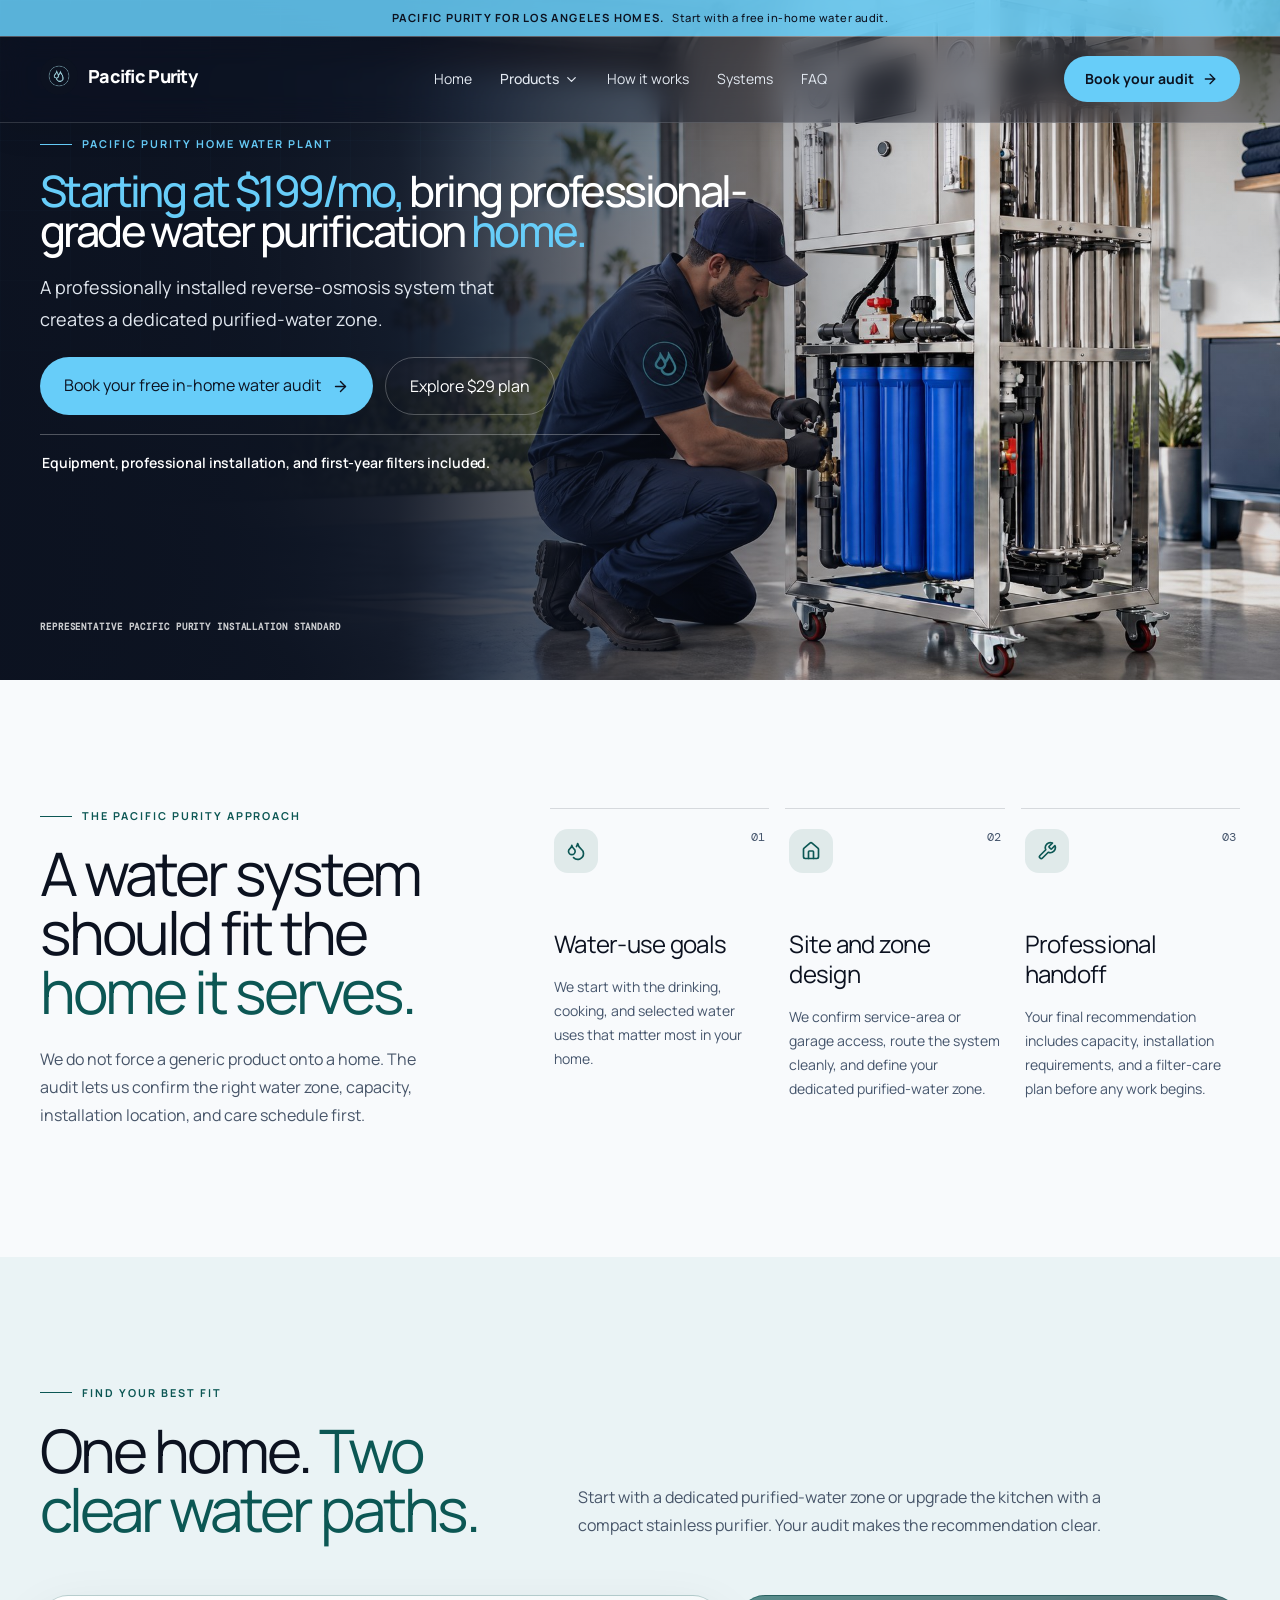
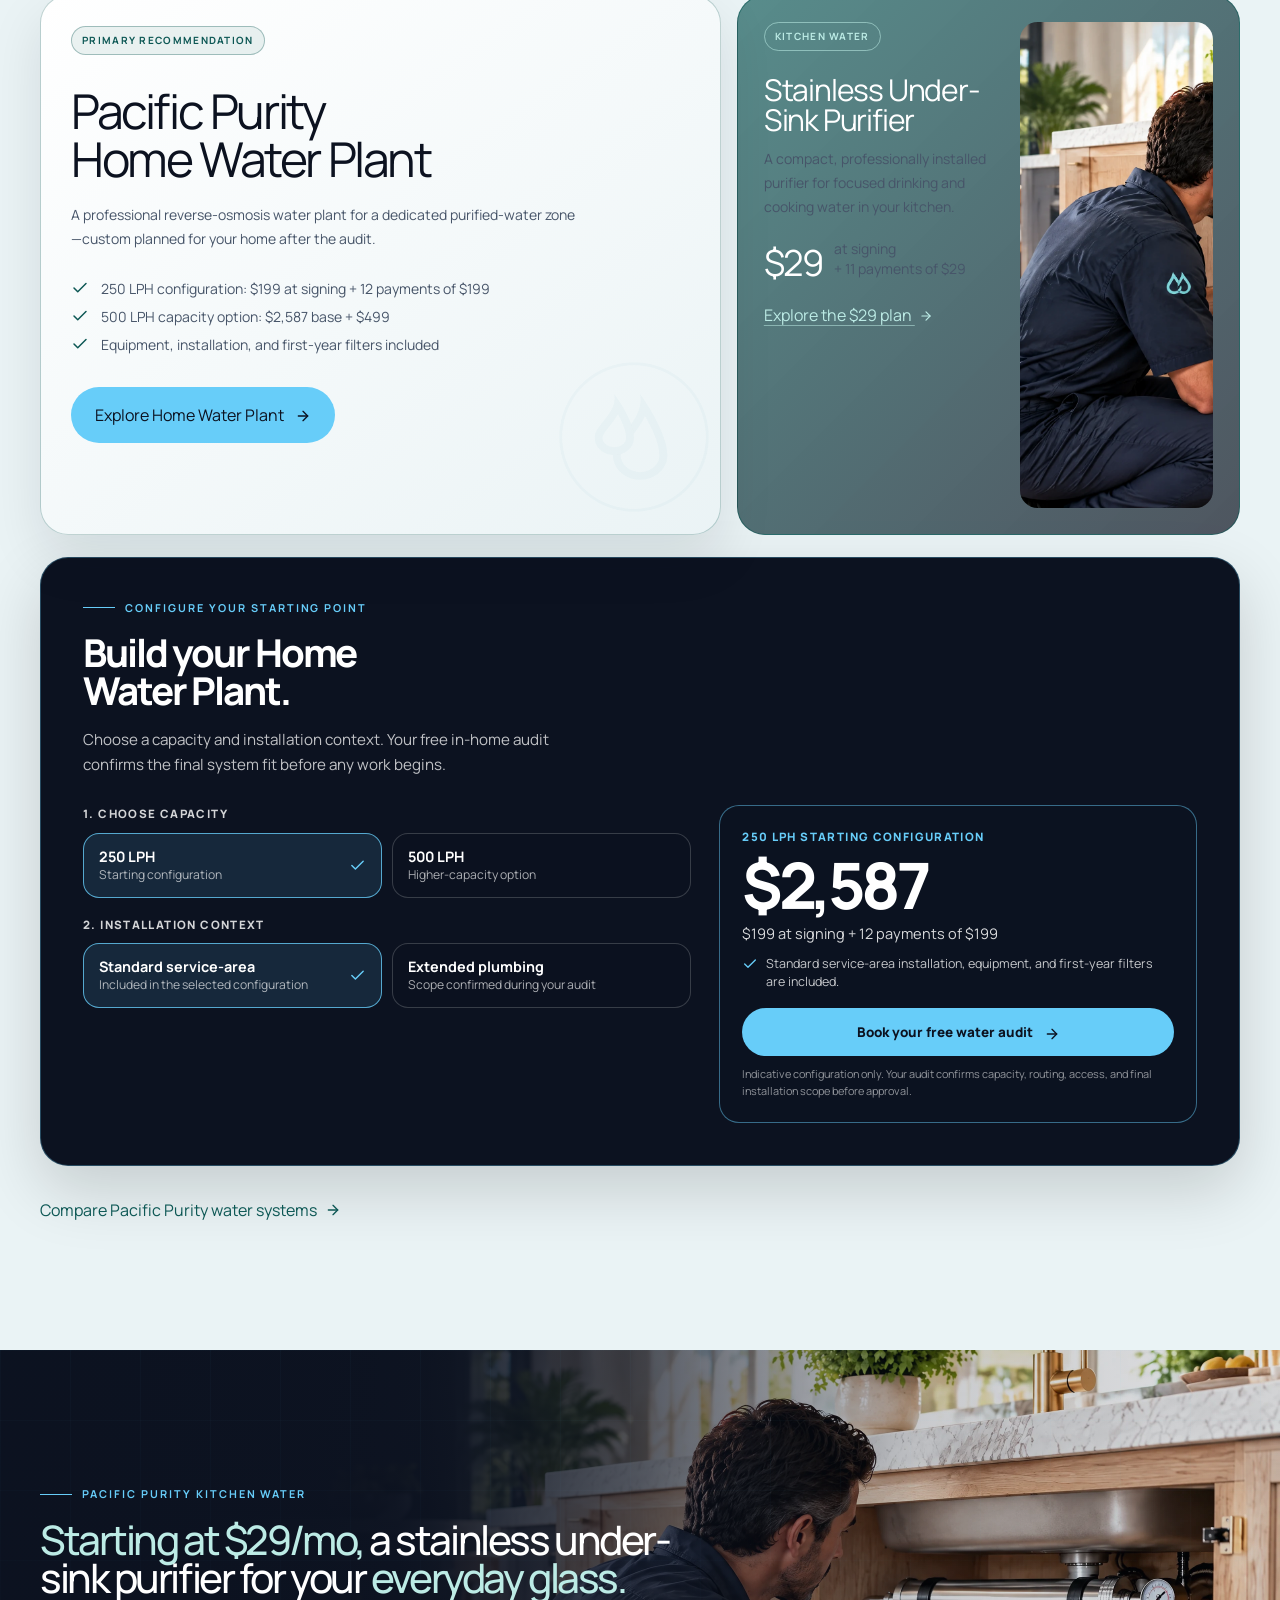
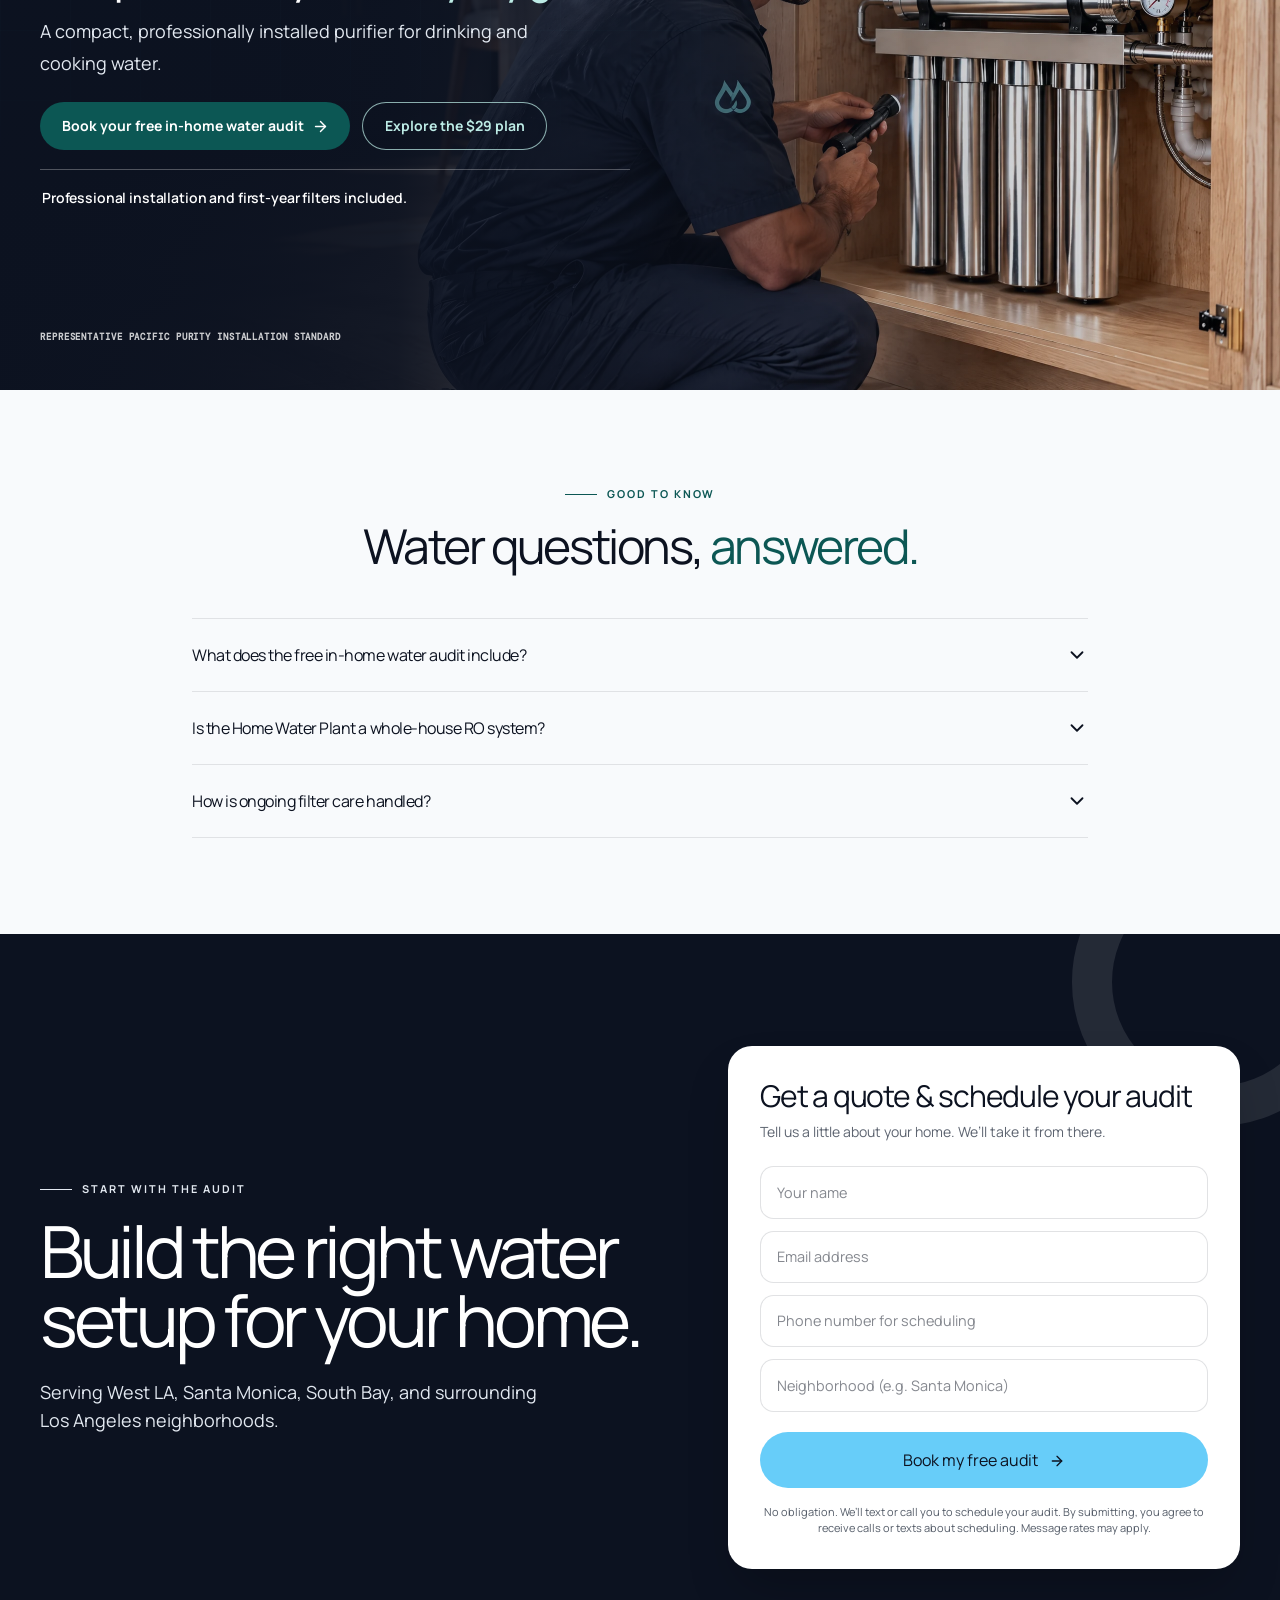
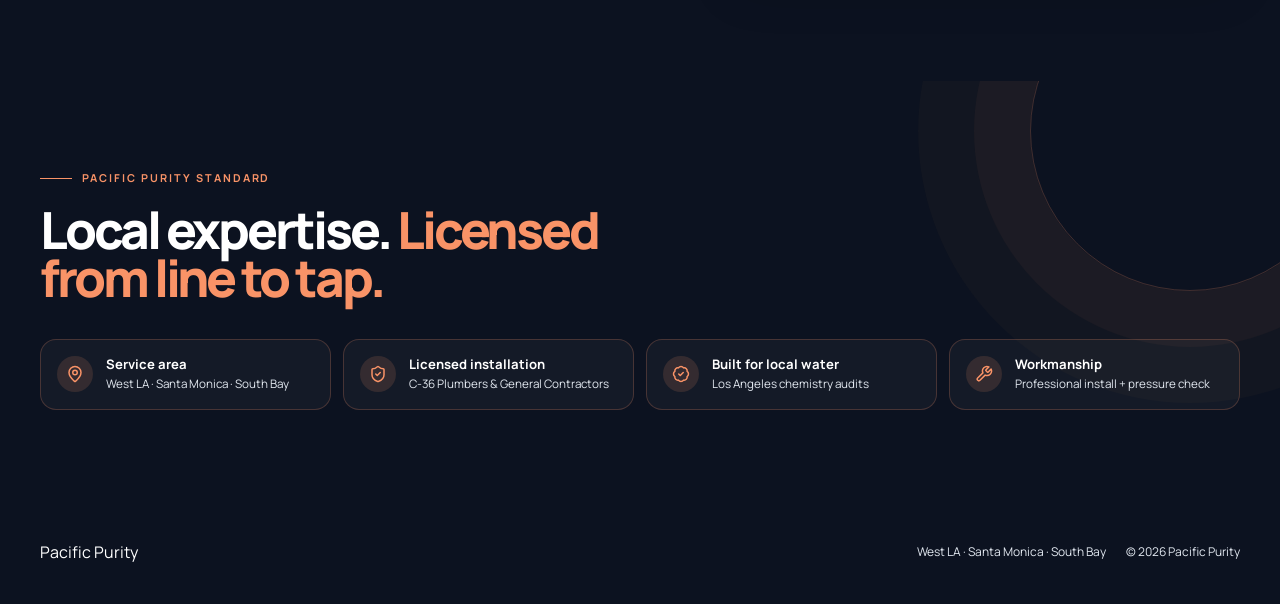
==== commit 930b08a4: "Refine transparent heroes and product CTA context" ====
--- a/products/home-water-plant/index.html
+++ b/products/home-water-plant/index.html
@@ -11,8 +11,8 @@
     
     
     <title>Home Water Plant 250/500 LPH in Los Angeles | Pacific Purity</title>
-    <script type="module" crossorigin src="/assets/index-Cx40_wBQ.js"></script>
-    <link rel="stylesheet" crossorigin href="/assets/index-6YRJ5P8q.css">
+    <script type="module" crossorigin src="/assets/index-OcgZ00Ae.js"></script>
+    <link rel="stylesheet" crossorigin href="/assets/index-Di2AgM76.css">
   
     <link rel="canonical" href="https://pacificpurity.com/products/home-water-plant" />
     <link rel="preload" as="image" href="/manus-storage/pacific-purity-home-water-plant.jpg" fetchpriority="high" type="image/jpeg" />
--- a/assets/index-Di2AgM76.css
+++ b/assets/index-Di2AgM76.css
@@ -0,0 +1 @@
+@layer properties{@supports (((-webkit-hyphens:none)) and (not (margin-trim:inline))) or ((-moz-orient:inline) and (not (color:rgb(from red r g b)))){*,:before,:after,::backdrop{--tw-divide-y-reverse:0;--tw-border-style:solid;--tw-leading:initial;--tw-font-weight:initial;--tw-tracking:initial;--tw-shadow:0 0 #0000;--tw-shadow-color:initial;--tw-shadow-alpha:100%;--tw-inset-shadow:0 0 #0000;--tw-inset-shadow-color:initial;--tw-inset-shadow-alpha:100%;--tw-ring-color:initial;--tw-ring-shadow:0 0 #0000;--tw-inset-ring-color:initial;--tw-inset-ring-shadow:0 0 #0000;--tw-ring-inset:initial;--tw-ring-offset-width:0px;--tw-ring-offset-color:#fff;--tw-ring-offset-shadow:0 0 #0000;--tw-blur:initial;--tw-brightness:initial;--tw-contrast:initial;--tw-grayscale:initial;--tw-hue-rotate:initial;--tw-invert:initial;--tw-opacity:initial;--tw-saturate:initial;--tw-sepia:initial;--tw-drop-shadow:initial;--tw-drop-shadow-color:initial;--tw-drop-shadow-alpha:100%;--tw-drop-shadow-size:initial;--tw-backdrop-blur:initial;--tw-backdrop-brightness:initial;--tw-backdrop-contrast:initial;--tw-backdrop-grayscale:initial;--tw-backdrop-hue-rotate:initial;--tw-backdrop-invert:initial;--tw-backdrop-opacity:initial;--tw-backdrop-saturate:initial;--tw-backdrop-sepia:initial;--tw-translate-x:0;--tw-translate-y:0;--tw-translate-z:0;--tw-animation-delay:0s;--tw-animation-direction:normal;--tw-animation-duration:initial;--tw-animation-fill-mode:none;--tw-animation-iteration-count:1;--tw-enter-blur:0;--tw-enter-opacity:1;--tw-enter-rotate:0;--tw-enter-scale:1;--tw-enter-translate-x:0;--tw-enter-translate-y:0;--tw-exit-blur:0;--tw-exit-opacity:1;--tw-exit-rotate:0;--tw-exit-scale:1;--tw-exit-translate-x:0;--tw-exit-translate-y:0}}}@layer theme{:root,:host{--color-red-700:oklch(50.5% .213 27.518);--color-slate-600:oklch(44.6% .043 257.281);--color-white:#fff;--spacing:.25rem;--container-sm:24rem;--container-md:28rem;--container-lg:32rem;--container-xl:36rem;--container-2xl:42rem;--container-4xl:56rem;--container-5xl:64rem;--container-7xl:80rem;--text-xs:.75rem;--text-xs--line-height:calc(1 / .75);--text-sm:.875rem;--text-sm--line-height:calc(1.25 / .875);--text-base:1rem;--text-base--line-height: 1.5 ;--text-lg:1.125rem;--text-lg--line-height:calc(1.75 / 1.125);--text-xl:1.25rem;--text-xl--line-height:calc(1.75 / 1.25);--text-2xl:1.5rem;--text-2xl--line-height:calc(2 / 1.5);--text-3xl:1.875rem;--text-3xl--line-height: 1.2 ;--text-4xl:2.25rem;--text-4xl--line-height:calc(2.5 / 2.25);--text-5xl:3rem;--text-5xl--line-height:1;--text-6xl:3.75rem;--text-6xl--line-height:1;--text-7xl:4.5rem;--text-7xl--line-height:1;--text-8xl:6rem;--text-8xl--line-height:1;--font-weight-medium:500;--font-weight-semibold:600;--font-weight-bold:700;--leading-tight:1.25;--radius-2xl:1rem;--radius-3xl:1.5rem;--blur-md:12px;--blur-xl:24px;--default-transition-duration:.15s;--default-transition-timing-function:cubic-bezier(.4, 0, .2, 1);--default-font-family:"Manrope", sans-serif;--default-mono-font-family:"DM Mono", monospace}}@layer base{*,:after,:before,::backdrop{box-sizing:border-box;border:0 solid;margin:0;padding:0}::file-selector-button{box-sizing:border-box;border:0 solid;margin:0;padding:0}html,:host{-webkit-text-size-adjust:100%;tab-size:4;line-height:1.5;font-family:var(--default-font-family,-apple-system, BlinkMacSystemFont, "Segoe UI", Roboto, "Helvetica Neue", "Noto Sans", Arial, sans-serif, "Apple Color Emoji", "Segoe UI Emoji", "Segoe UI Symbol", "Noto Color Emoji");font-feature-settings:var(--default-font-feature-settings,normal);font-variation-settings:var(--default-font-variation-settings,normal);-webkit-tap-highlight-color:transparent}hr{height:0;color:inherit;border-top-width:1px}abbr:where([title]){-webkit-text-decoration:underline dotted;text-decoration:underline dotted}h1,h2,h3,h4,h5,h6{font-size:inherit;font-weight:inherit}a{color:inherit;-webkit-text-decoration:inherit;text-decoration:inherit}b,strong{font-weight:bolder}code,kbd,samp,pre{font-family:var(--default-mono-font-family,ui-monospace, SFMono-Regular, Menlo, Monaco, Consolas, "Liberation Mono", "Courier New", monospace);font-feature-settings:var(--default-mono-font-feature-settings,normal);font-variation-settings:var(--default-mono-font-variation-settings,normal);font-size:1em}small{font-size:80%}sub,sup{vertical-align:baseline;font-size:75%;line-height:0;position:relative}sub{bottom:-.25em}sup{top:-.5em}table{text-indent:0;border-color:inherit;border-collapse:collapse}:-moz-focusring:where(:not(iframe)){outline:auto}progress{vertical-align:baseline}summary{display:list-item}ol,ul,menu{list-style:none}img,svg,video,canvas,audio,iframe,embed,object{vertical-align:middle;display:block}img,video{max-width:100%;height:auto}button,input,select,optgroup,textarea{font:inherit;font-feature-settings:inherit;font-variation-settings:inherit;letter-spacing:inherit;color:inherit;opacity:1;background-color:#0000;border-radius:0}::file-selector-button{font:inherit;font-feature-settings:inherit;font-variation-settings:inherit;letter-spacing:inherit;color:inherit;opacity:1;background-color:#0000;border-radius:0}:where(select:is([multiple],[size])) optgroup{font-weight:bolder}:where(select:is([multiple],[size])) optgroup option{padding-inline-start:20px}::file-selector-button{margin-inline-end:4px}::placeholder{opacity:1}@supports (not ((-webkit-appearance:-apple-pay-button))) or (contain-intrinsic-size:1px){::placeholder{color:currentColor}@supports (color:color-mix(in lab,red,red)){::placeholder{color:color-mix(in oklab,currentcolor 50%,transparent)}}}textarea{resize:vertical}::-webkit-search-decoration{-webkit-appearance:none}::-webkit-date-and-time-value{min-height:1lh;text-align:inherit}::-webkit-datetime-edit{display:inline-flex}::-webkit-datetime-edit-fields-wrapper{padding:0}::-webkit-datetime-edit{padding-block:0}::-webkit-datetime-edit-year-field{padding-block:0}::-webkit-datetime-edit-month-field{padding-block:0}::-webkit-datetime-edit-day-field{padding-block:0}::-webkit-datetime-edit-hour-field{padding-block:0}::-webkit-datetime-edit-minute-field{padding-block:0}::-webkit-datetime-edit-second-field{padding-block:0}::-webkit-datetime-edit-millisecond-field{padding-block:0}::-webkit-datetime-edit-meridiem-field{padding-block:0}::-webkit-calendar-picker-indicator{line-height:1}:-moz-ui-invalid{box-shadow:none}button,input:where([type=button],[type=reset],[type=submit]){appearance:button}::file-selector-button{appearance:button}::-webkit-inner-spin-button{height:auto}::-webkit-outer-spin-button{height:auto}[hidden]:where(:not([hidden=until-found])){display:none!important}}@layer components;@layer utilities{.absolute{position:absolute}.relative{position:relative}.inset-0{inset:0}.-top-24{top:calc(var(--spacing) * -24)}.-right-20{right:calc(var(--spacing) * -20)}.bottom-6{bottom:calc(var(--spacing) * 6)}.left-4{left:calc(var(--spacing) * 4)}.isolate{isolation:isolate}.z-10{z-index:10}.mx-5{margin-inline:calc(var(--spacing) * 5)}.mx-auto{margin-inline:auto}.mt-2{margin-top:calc(var(--spacing) * 2)}.mt-3{margin-top:calc(var(--spacing) * 3)}.mt-4{margin-top:calc(var(--spacing) * 4)}.mt-5{margin-top:calc(var(--spacing) * 5)}.mt-6{margin-top:calc(var(--spacing) * 6)}.mt-7{margin-top:calc(var(--spacing) * 7)}.mt-8{margin-top:calc(var(--spacing) * 8)}.mt-9{margin-top:calc(var(--spacing) * 9)}.mt-10{margin-top:calc(var(--spacing) * 10)}.mt-12{margin-top:calc(var(--spacing) * 12)}.mt-14{margin-top:calc(var(--spacing) * 14)}.mb-1{margin-bottom:var(--spacing)}.mb-2{margin-bottom:calc(var(--spacing) * 2)}.mb-4{margin-bottom:calc(var(--spacing) * 4)}.mb-14{margin-bottom:calc(var(--spacing) * 14)}.ml-1{margin-left:var(--spacing)}.ml-2{margin-left:calc(var(--spacing) * 2)}.block{display:block}.flex{display:flex}.grid{display:grid}.hidden{display:none}.inline{display:inline}.inline-block{display:inline-block}.inline-flex{display:inline-flex}.aspect-\[4\/3\]{aspect-ratio:4/3}.h-14{height:calc(var(--spacing) * 14)}.h-72{height:calc(var(--spacing) * 72)}.h-px{height:1px}.min-h-screen{min-height:100vh}.w-12{width:calc(var(--spacing) * 12)}.w-14{width:calc(var(--spacing) * 14)}.w-72{width:calc(var(--spacing) * 72)}.w-full{width:100%}.max-w-2xl{max-width:var(--container-2xl)}.max-w-4xl{max-width:var(--container-4xl)}.max-w-5xl{max-width:var(--container-5xl)}.max-w-7xl{max-width:var(--container-7xl)}.max-w-\[640px\]{max-width:640px}.max-w-lg{max-width:var(--container-lg)}.max-w-md{max-width:var(--container-md)}.max-w-sm{max-width:var(--container-sm)}.max-w-xl{max-width:var(--container-xl)}.shrink-0{flex-shrink:0}.rotate-180{rotate:180deg}.flex-col{flex-direction:column}.flex-wrap{flex-wrap:wrap}.place-items-center{place-items:center}.items-center{align-items:center}.items-end{align-items:flex-end}.items-start{align-items:flex-start}.justify-between{justify-content:space-between}.justify-center{justify-content:center}.gap-2{gap:calc(var(--spacing) * 2)}.gap-3{gap:calc(var(--spacing) * 3)}.gap-4{gap:calc(var(--spacing) * 4)}.gap-5{gap:calc(var(--spacing) * 5)}.gap-6{gap:calc(var(--spacing) * 6)}.gap-7{gap:calc(var(--spacing) * 7)}.gap-8{gap:calc(var(--spacing) * 8)}.gap-10{gap:calc(var(--spacing) * 10)}.gap-12{gap:calc(var(--spacing) * 12)}.gap-x-6{column-gap:calc(var(--spacing) * 6)}.gap-y-3{row-gap:calc(var(--spacing) * 3)}:where(.divide-y>:not(:last-child)){--tw-divide-y-reverse:0;border-bottom-style:var(--tw-border-style);border-top-style:var(--tw-border-style);border-top-width:calc(1px * var(--tw-divide-y-reverse));border-bottom-width:calc(1px * calc(1 - var(--tw-divide-y-reverse)))}:where(.divide-ink\/10>:not(:last-child)){border-color:#0c12201a}.overflow-hidden{overflow:hidden}.overflow-x-hidden{overflow-x:hidden}.rounded-2xl{border-radius:var(--radius-2xl)}.rounded-3xl{border-radius:var(--radius-3xl)}.rounded-\[2rem\]{border-radius:2rem}.rounded-full{border-radius:3.40282e38px}.border{border-style:var(--tw-border-style);border-width:1px}.border-\[40px\]{border-style:var(--tw-border-style);border-width:40px}.border-y{border-block-style:var(--tw-border-style);border-block-width:1px}.border-ink\/10{border-color:#0c12201a}.border-white\/10{border-color:#ffffff1a}@supports (color:color-mix(in lab,red,red)){.border-white\/10{border-color:color-mix(in oklab,var(--color-white) 10%,transparent)}}.border-white\/15{border-color:#ffffff26}@supports (color:color-mix(in lab,red,red)){.border-white\/15{border-color:color-mix(in oklab,var(--color-white) 15%,transparent)}}.border-white\/20{border-color:#fff3}@supports (color:color-mix(in lab,red,red)){.border-white\/20{border-color:color-mix(in oklab,var(--color-white) 20%,transparent)}}.border-white\/25{border-color:#ffffff40}@supports (color:color-mix(in lab,red,red)){.border-white\/25{border-color:color-mix(in oklab,var(--color-white) 25%,transparent)}}.border-white\/30{border-color:#ffffff4d}@supports (color:color-mix(in lab,red,red)){.border-white\/30{border-color:color-mix(in oklab,var(--color-white) 30%,transparent)}}.bg-blue{background-color:#0c5754}.bg-blue\/40{background-color:#0c575466}.bg-cream{background-color:#f8fafc}.bg-cyan{background-color:#67cdf9}.bg-ink{background-color:#0c1220}.bg-ink\/75{background-color:#0c1220bf}.bg-ink\/95{background-color:#0c1220f2}.bg-lime{background-color:#67cdf9}.bg-white{background-color:var(--color-white)}.bg-white\/70{background-color:#ffffffb3}@supports (color:color-mix(in lab,red,red)){.bg-white\/70{background-color:color-mix(in oklab,var(--color-white) 70%,transparent)}}.object-cover{object-fit:cover}.p-3{padding:calc(var(--spacing) * 3)}.p-4{padding:calc(var(--spacing) * 4)}.p-5{padding:calc(var(--spacing) * 5)}.p-6{padding:calc(var(--spacing) * 6)}.px-5{padding-inline:calc(var(--spacing) * 5)}.px-6{padding-inline:calc(var(--spacing) * 6)}.py-3{padding-block:calc(var(--spacing) * 3)}.py-4{padding-block:calc(var(--spacing) * 4)}.py-5{padding-block:calc(var(--spacing) * 5)}.py-6{padding-block:calc(var(--spacing) * 6)}.py-8{padding-block:calc(var(--spacing) * 8)}.py-10{padding-block:calc(var(--spacing) * 10)}.py-16{padding-block:calc(var(--spacing) * 16)}.py-20{padding-block:calc(var(--spacing) * 20)}.py-24{padding-block:calc(var(--spacing) * 24)}.pt-0{padding-top:0}.pt-20{padding-top:calc(var(--spacing) * 20)}.pb-6{padding-bottom:calc(var(--spacing) * 6)}.pb-20{padding-bottom:calc(var(--spacing) * 20)}.pb-24{padding-bottom:calc(var(--spacing) * 24)}.text-center{text-align:center}.text-left{text-align:left}.font-display{font-family:Manrope,sans-serif}.font-mono{font-family:DM Mono,monospace}.text-2xl{font-size:var(--text-2xl);line-height:var(--tw-leading,var(--text-2xl--line-height))}.text-3xl{font-size:var(--text-3xl);line-height:var(--tw-leading,var(--text-3xl--line-height))}.text-4xl{font-size:var(--text-4xl);line-height:var(--tw-leading,var(--text-4xl--line-height))}.text-5xl{font-size:var(--text-5xl);line-height:var(--tw-leading,var(--text-5xl--line-height))}.text-6xl{font-size:var(--text-6xl);line-height:var(--tw-leading,var(--text-6xl--line-height))}.text-base{font-size:var(--text-base);line-height:var(--tw-leading,var(--text-base--line-height))}.text-lg{font-size:var(--text-lg);line-height:var(--tw-leading,var(--text-lg--line-height))}.text-sm{font-size:var(--text-sm);line-height:var(--tw-leading,var(--text-sm--line-height))}.text-xl{font-size:var(--text-xl);line-height:var(--tw-leading,var(--text-xl--line-height))}.text-xs{font-size:var(--text-xs);line-height:var(--tw-leading,var(--text-xs--line-height))}.text-\[11px\]{font-size:11px}.leading-5{--tw-leading:calc(var(--spacing) * 5);line-height:calc(var(--spacing) * 5)}.leading-6{--tw-leading:calc(var(--spacing) * 6);line-height:calc(var(--spacing) * 6)}.leading-7{--tw-leading:calc(var(--spacing) * 7);line-height:calc(var(--spacing) * 7)}.leading-8{--tw-leading:calc(var(--spacing) * 8);line-height:calc(var(--spacing) * 8)}.leading-\[\.92\]{--tw-leading:.92;line-height:.92}.leading-\[\.93\]{--tw-leading:.93;line-height:.93}.leading-\[\.95\]{--tw-leading:.95;line-height:.95}.leading-\[\.98\]{--tw-leading:.98;line-height:.98}.leading-\[0\.94\]{--tw-leading:.94;line-height:.94}.leading-\[0\.98\]{--tw-leading:.98;line-height:.98}.leading-none{--tw-leading:1;line-height:1}.leading-tight{--tw-leading:var(--leading-tight);line-height:var(--leading-tight)}.font-bold{--tw-font-weight:var(--font-weight-bold);font-weight:var(--font-weight-bold)}.font-medium{--tw-font-weight:var(--font-weight-medium);font-weight:var(--font-weight-medium)}.font-semibold{--tw-font-weight:var(--font-weight-semibold);font-weight:var(--font-weight-semibold)}.tracking-\[-\.03em\]{--tw-tracking:-.03em;letter-spacing:-.03em}.tracking-\[-\.04em\]{--tw-tracking:-.04em;letter-spacing:-.04em}.tracking-\[-\.05em\]{--tw-tracking:-.05em;letter-spacing:-.05em}.tracking-\[-\.06em\]{--tw-tracking:-.06em;letter-spacing:-.06em}.tracking-\[-0\.03em\]{--tw-tracking:-.03em;letter-spacing:-.03em}.tracking-\[-0\.04em\]{--tw-tracking:-.04em;letter-spacing:-.04em}.tracking-\[-0\.05em\]{--tw-tracking:-.05em;letter-spacing:-.05em}.tracking-\[-0\.06em\]{--tw-tracking:-.06em;letter-spacing:-.06em}.tracking-\[\.16em\]{--tw-tracking:.16em;letter-spacing:.16em}.text-blue{color:#0c5754}.text-cyan{color:#67cdf9}.text-ink{color:#0c1220}.text-ink\/40{color:#0c122066}.text-ink\/55{color:#0c12208c}.text-ink\/60{color:#0c122099}.text-ink\/65{color:#0c1220a6}.text-lime{color:#67cdf9}.text-red-700{color:var(--color-red-700)}.text-slate-600{color:var(--color-slate-600)}.text-white{color:var(--color-white)}.text-white\/25{color:#ffffff40}@supports (color:color-mix(in lab,red,red)){.text-white\/25{color:color-mix(in oklab,var(--color-white) 25%,transparent)}}.text-white\/45{color:#ffffff73}@supports (color:color-mix(in lab,red,red)){.text-white\/45{color:color-mix(in oklab,var(--color-white) 45%,transparent)}}.text-white\/50{color:#ffffff80}@supports (color:color-mix(in lab,red,red)){.text-white\/50{color:color-mix(in oklab,var(--color-white) 50%,transparent)}}.text-white\/55{color:#ffffff8c}@supports (color:color-mix(in lab,red,red)){.text-white\/55{color:color-mix(in oklab,var(--color-white) 55%,transparent)}}.text-white\/60{color:#fff9}@supports (color:color-mix(in lab,red,red)){.text-white\/60{color:color-mix(in oklab,var(--color-white) 60%,transparent)}}.text-white\/65{color:#ffffffa6}@supports (color:color-mix(in lab,red,red)){.text-white\/65{color:color-mix(in oklab,var(--color-white) 65%,transparent)}}.text-white\/70{color:#ffffffb3}@supports (color:color-mix(in lab,red,red)){.text-white\/70{color:color-mix(in oklab,var(--color-white) 70%,transparent)}}.text-white\/75{color:#ffffffbf}@supports (color:color-mix(in lab,red,red)){.text-white\/75{color:color-mix(in oklab,var(--color-white) 75%,transparent)}}.text-white\/80{color:#fffc}@supports (color:color-mix(in lab,red,red)){.text-white\/80{color:color-mix(in oklab,var(--color-white) 80%,transparent)}}.uppercase{text-transform:uppercase}.opacity-35{opacity:.35}.opacity-50{opacity:.5}.opacity-60{opacity:.6}.shadow-2xl{--tw-shadow:0 25px 50px -12px var(--tw-shadow-color,#00000040);box-shadow:var(--tw-inset-shadow),var(--tw-inset-ring-shadow),var(--tw-ring-offset-shadow),var(--tw-ring-shadow),var(--tw-shadow)}.filter{filter:var(--tw-blur,) var(--tw-brightness,) var(--tw-contrast,) var(--tw-grayscale,) var(--tw-hue-rotate,) var(--tw-invert,) var(--tw-saturate,) var(--tw-sepia,) var(--tw-drop-shadow,)}.backdrop-blur-md{--tw-backdrop-blur:blur(var(--blur-md));-webkit-backdrop-filter:var(--tw-backdrop-blur,) var(--tw-backdrop-brightness,) var(--tw-backdrop-contrast,) var(--tw-backdrop-grayscale,) var(--tw-backdrop-hue-rotate,) var(--tw-backdrop-invert,) var(--tw-backdrop-opacity,) var(--tw-backdrop-saturate,) var(--tw-backdrop-sepia,);backdrop-filter:var(--tw-backdrop-blur,) var(--tw-backdrop-brightness,) var(--tw-backdrop-contrast,) var(--tw-backdrop-grayscale,) var(--tw-backdrop-hue-rotate,) var(--tw-backdrop-invert,) var(--tw-backdrop-opacity,) var(--tw-backdrop-saturate,) var(--tw-backdrop-sepia,)}.backdrop-blur-xl{--tw-backdrop-blur:blur(var(--blur-xl));-webkit-backdrop-filter:var(--tw-backdrop-blur,) var(--tw-backdrop-brightness,) var(--tw-backdrop-contrast,) var(--tw-backdrop-grayscale,) var(--tw-backdrop-hue-rotate,) var(--tw-backdrop-invert,) var(--tw-backdrop-opacity,) var(--tw-backdrop-saturate,) var(--tw-backdrop-sepia,);backdrop-filter:var(--tw-backdrop-blur,) var(--tw-backdrop-brightness,) var(--tw-backdrop-contrast,) var(--tw-backdrop-grayscale,) var(--tw-backdrop-hue-rotate,) var(--tw-backdrop-invert,) var(--tw-backdrop-opacity,) var(--tw-backdrop-saturate,) var(--tw-backdrop-sepia,)}.transition{transition-property:color,background-color,border-color,outline-color,text-decoration-color,fill,stroke,--tw-gradient-from,--tw-gradient-via,--tw-gradient-to,opacity,box-shadow,transform,translate,scale,rotate,filter,-webkit-backdrop-filter,backdrop-filter,display,content-visibility,overlay,pointer-events;transition-timing-function:var(--tw-ease,var(--default-transition-timing-function));transition-duration:var(--tw-duration,var(--default-transition-duration))}.transition-transform{transition-property:transform,translate,scale,rotate;transition-timing-function:var(--tw-ease,var(--default-transition-timing-function));transition-duration:var(--tw-duration,var(--default-transition-duration))}@media(hover:hover){.hover\:-translate-y-0\.5:hover{--tw-translate-y:calc(var(--spacing) * -.5);translate:var(--tw-translate-x) var(--tw-translate-y)}.hover\:-translate-y-1:hover{--tw-translate-y:calc(var(--spacing) * -1);translate:var(--tw-translate-x) var(--tw-translate-y)}.hover\:border-cyan:hover{border-color:#67cdf9}.hover\:bg-white:hover{background-color:var(--color-white)}.hover\:text-cyan:hover,.hover\:text-lime:hover{color:#67cdf9}}.disabled\:cursor-not-allowed:disabled{cursor:not-allowed}.disabled\:opacity-60:disabled{opacity:.6}@media(min-width:40rem){.sm\:left-10{left:calc(var(--spacing) * 10)}.sm\:block{display:block}.sm\:flex{display:flex}.sm\:grid-cols-2{grid-template-columns:repeat(2,minmax(0,1fr))}.sm\:grid-cols-3{grid-template-columns:repeat(3,minmax(0,1fr))}.sm\:flex-row{flex-direction:row}.sm\:items-center{align-items:center}.sm\:p-8{padding:calc(var(--spacing) * 8)}.sm\:text-5xl{font-size:var(--text-5xl);line-height:var(--tw-leading,var(--text-5xl--line-height))}.sm\:text-6xl{font-size:var(--text-6xl);line-height:var(--tw-leading,var(--text-6xl--line-height))}.sm\:text-7xl{font-size:var(--text-7xl);line-height:var(--tw-leading,var(--text-7xl--line-height))}.sm\:text-8xl{font-size:var(--text-8xl);line-height:var(--tw-leading,var(--text-8xl--line-height))}}@media(min-width:64rem){.lg\:grid-cols-1{grid-template-columns:repeat(1,minmax(0,1fr))}.lg\:grid-cols-2{grid-template-columns:repeat(2,minmax(0,1fr))}.lg\:grid-cols-4{grid-template-columns:repeat(4,minmax(0,1fr))}.lg\:grid-cols-\[\.8fr_1\.2fr\]{grid-template-columns:.8fr 1.2fr}.lg\:grid-cols-\[\.9fr_1\.1fr\]{grid-template-columns:.9fr 1.1fr}.lg\:grid-cols-\[\.72fr_1\.28fr\]{grid-template-columns:.72fr 1.28fr}.lg\:grid-cols-\[\.75fr_1\.25fr\]{grid-template-columns:.75fr 1.25fr}.lg\:grid-cols-\[0\.74fr_1\.26fr\]{grid-template-columns:.74fr 1.26fr}.lg\:grid-cols-\[0\.75fr_1\.25fr\]{grid-template-columns:.75fr 1.25fr}.lg\:grid-cols-\[0\.78fr_1\.22fr\]{grid-template-columns:.78fr 1.22fr}.lg\:grid-cols-\[1\.1fr_\.9fr\]{grid-template-columns:1.1fr .9fr}.lg\:grid-cols-\[1\.02fr_\.98fr\]{grid-template-columns:1.02fr .98fr}.lg\:grid-cols-\[1\.15fr_\.85fr\]{grid-template-columns:1.15fr .85fr}.lg\:grid-cols-\[1fr_\.8fr\]{grid-template-columns:1fr .8fr}.lg\:grid-cols-\[1fr_\.75fr\]{grid-template-columns:1fr .75fr}.lg\:items-center{align-items:center}.lg\:items-end{align-items:flex-end}.lg\:gap-24{gap:calc(var(--spacing) * 24)}.lg\:px-10{padding-inline:calc(var(--spacing) * 10)}.lg\:py-20{padding-block:calc(var(--spacing) * 20)}.lg\:py-28{padding-block:calc(var(--spacing) * 28)}.lg\:py-32{padding-block:calc(var(--spacing) * 32)}.lg\:pt-24{padding-top:calc(var(--spacing) * 24)}.lg\:pb-28{padding-bottom:calc(var(--spacing) * 28)}}}@property --tw-animation-delay{syntax:"*";inherits:false;initial-value:0s}@property --tw-animation-direction{syntax:"*";inherits:false;initial-value:normal}@property --tw-animation-duration{syntax:"*";inherits:false}@property --tw-animation-fill-mode{syntax:"*";inherits:false;initial-value:none}@property --tw-animation-iteration-count{syntax:"*";inherits:false;initial-value:1}@property --tw-enter-blur{syntax:"*";inherits:false;initial-value:0}@property --tw-enter-opacity{syntax:"*";inherits:false;initial-value:1}@property --tw-enter-rotate{syntax:"*";inherits:false;initial-value:0}@property --tw-enter-scale{syntax:"*";inherits:false;initial-value:1}@property --tw-enter-translate-x{syntax:"*";inherits:false;initial-value:0}@property --tw-enter-translate-y{syntax:"*";inherits:false;initial-value:0}@property --tw-exit-blur{syntax:"*";inherits:false;initial-value:0}@property --tw-exit-opacity{syntax:"*";inherits:false;initial-value:1}@property --tw-exit-rotate{syntax:"*";inherits:false;initial-value:0}@property --tw-exit-scale{syntax:"*";inherits:false;initial-value:1}@property --tw-exit-translate-x{syntax:"*";inherits:false;initial-value:0}@property --tw-exit-translate-y{syntax:"*";inherits:false;initial-value:0}:root{--background:#f8fafc;--foreground:#0c1220;--radius:1rem}*{box-sizing:border-box}html{scroll-behavior:smooth}body{color:#0c1220;-webkit-font-smoothing:antialiased;background:#f8fafc;margin:0;font-family:Manrope,sans-serif}button,a,input{font:inherit}button{cursor:pointer}a{color:inherit;text-decoration:none}.font-display{font-family:Manrope,sans-serif}.font-mono{font-family:DM Mono,monospace}.announcement{z-index:30;color:#0c1220;letter-spacing:.11em;text-transform:uppercase;background:#67cdf9;justify-content:center;align-items:center;gap:.5rem;min-height:36px;padding:.55rem 1rem;font-size:.7rem;font-weight:700;display:flex;position:relative}.announcement span{opacity:.6;letter-spacing:.04em;text-transform:none;font-weight:500;display:none}@media(min-width:640px){.announcement span{display:inline}}.nav-link{transition:color .2s;position:relative}.nav-link:hover{color:#67cdf9}.menu-group-label{color:#ffffff59;letter-spacing:.16em;text-transform:uppercase;font-size:10px;font-weight:700}.products-menu{position:relative}.products-menu-trigger{color:#ffffffbf;align-items:center;gap:5px;font-size:14px;font-weight:500;transition:color .2s;display:inline-flex}.products-menu-trigger:hover{color:#67cdf9}.products-menu-chevron{transition:transform .2s}.products-menu-panel{background:#0c1220fa;border:1px solid #ffffff1f;border-radius:1rem;width:255px;padding:8px;position:absolute;top:calc(100% + 14px);left:-18px;box-shadow:0 18px 45px #00000038}.products-menu-panel:before{content:"";background:#0c1220;width:9px;height:9px;position:absolute;top:-5px;left:25px;transform:rotate(45deg)}.products-menu-panel a{z-index:1;color:#fff;border-radius:.75rem;align-items:center;gap:10px;padding:10px;transition:background .2s;display:flex;position:relative}.products-menu-panel a:hover{background:#ffffff14}.products-menu-panel a>span:last-child{flex-direction:column;gap:3px;display:flex}.products-menu-panel strong{font-size:12px}.products-menu-panel small{color:#ffffff73;font-size:10px}.products-menu-icon{border-radius:9px;flex:none;place-items:center;width:30px;height:30px;display:grid}.products-menu-icon-cyan{color:#67cdf9;background:#67cdf926}.products-menu-icon-blue{color:#67cdf9;background:#0c575440}.mobile-audit-bar{display:none}.mobile-audit-link{color:#0c1220;background:#67cdf9;border-radius:1rem;align-items:center;gap:11px;width:100%;padding:11px 14px;display:flex;box-shadow:0 8px 30px #0003}.mobile-audit-icon{background:#0c12201f;border-radius:999px;flex:none;place-items:center;width:32px;height:32px;display:grid}.mobile-audit-link span:nth-child(2){flex-direction:column;flex:1;min-width:0;line-height:1.2;display:flex}.mobile-audit-link strong{font-size:12px}.mobile-audit-link small{color:#0c12208c;margin-top:3px;font-size:10px}.audit-modal-backdrop{z-index:80;-webkit-backdrop-filter:blur(7px);backdrop-filter:blur(7px);background:#0c12208c;place-items:end center;padding:16px;display:grid;position:fixed;inset:0}.audit-modal{color:#0c1220;background:#f4f7fa;border-radius:1.5rem;width:min(100%,430px);padding:26px;animation:.22s cubic-bezier(.23,1,.32,1) both modal-in;position:relative;box-shadow:0 24px 80px #00000047}.audit-modal-close{color:#0c12208c;border-radius:999px;place-items:center;width:34px;height:34px;transition:background .2s,color .2s;display:grid;position:absolute;top:16px;right:16px}.audit-modal-close:hover{color:#0c1220;background:#0c122014}.audit-modal h2{letter-spacing:-.05em;max-width:320px;margin-top:16px;font:38px/.96 Manrope,sans-serif}.audit-modal-copy{color:#0c122099;max-width:350px;margin-top:12px;font-size:13px;line-height:1.55}.audit-modal-form{gap:9px;margin-top:20px;display:grid}.audit-modal-form input{color:#0c1220;background:#fff;border:1px solid #0c12201f;border-radius:.8rem;outline:none;width:100%;padding:12px 13px;font-size:13px}.audit-modal-form input:focus{border-color:#0c5754;box-shadow:0 0 0 3px #0c57541f}.audit-modal-form button{color:#fff;background:#0c1220;border-radius:999px;padding:13px 16px;font-size:13px;font-weight:700;transition:transform .2s,background .2s}.audit-modal-form button:hover{background:#0c5754;transform:translateY(-1px)}.audit-consent{color:#0c122073;margin:2px 4px 0;font-size:10px;line-height:1.4}.audit-modal-full-link{color:#0c122073;text-align:center;text-underline-offset:3px;margin-top:14px;font-size:11px;text-decoration:underline;display:block}.audit-modal-secondary{color:#fff;background:#0c1220;border-radius:999px;margin-top:20px;padding:12px 22px;font-size:13px;font-weight:700}.audit-success{text-align:center;padding:22px 6px 8px}.audit-success-icon{background:#67cdf9;border-radius:999px;place-items:center;width:54px;height:54px;margin:0 auto;display:grid}.audit-success h2{margin:18px auto 0}.audit-success p{color:#0c122099;max-width:280px;margin:12px auto 0;font-size:13px;line-height:1.55}.product-header{z-index:20;background:#0c1220;position:relative}.product-nav-link{transition:color .2s}.product-nav-link:hover{color:#67cdf9}.product-hero{min-height:720px}.product-hero-glow{filter:blur(22px);background:radial-gradient(circle,#67cdf933,#0000 65%);border-radius:50%;position:absolute;inset:16% 10% 8%}.ro-benefit{border-top:1px solid #0c122024;min-height:230px;padding:20px 4px 0;transition:transform .24s,border-color .24s}.ro-benefit:hover{border-color:#0c5754;transform:translateY(-5px)}.ro-step{background:#ffffff6b;border:1px solid #0c12201f;min-height:255px;padding:22px;transition:transform .24s,box-shadow .24s}.ro-step:hover{transform:translateY(-5px);box-shadow:0 20px 50px #0c57541f}.ro-check{color:#ffffffb3;align-items:center;gap:10px;font-size:14px;display:flex}.ro-price-card{background:linear-gradient(140deg,#ffffff1a,#67cdf90d);border:1px solid #67cdf98c;border-radius:1.75rem;padding:30px;box-shadow:0 20px 80px #00000026}.product-page .eyebrow{line-height:1.2}.wholehouse-hero{min-height:700px}.wholehouse-diagram{background:#ffffff80;border:1px solid #0c12201f;border-radius:1.75rem;grid-template-columns:1fr auto 1fr auto 1fr;align-items:center;gap:12px;padding:38px 26px;display:grid;position:relative}.diagram-node{background:#ffffffb3;border:1px solid #0c575433;border-radius:1rem;flex-direction:column;justify-content:center;min-height:145px;padding:18px;display:flex}.diagram-node span{color:#0c5754a6;font:11px DM Mono,monospace}.diagram-node strong{margin-top:26px;font:21px Manrope,sans-serif}.diagram-node small{color:#0c12208c;margin-top:8px;font-size:11px;line-height:1.45}.diagram-connector{background:#0c5754;width:28px;height:2px}.diagram-pipe{background:#0c575440;height:2px;position:absolute;left:26px;right:26px}.diagram-pipe-in{top:25px}.diagram-pipe-out{bottom:25px}.diagram-label{color:#0c5754;text-transform:uppercase;letter-spacing:.1em;font:10px DM Mono,monospace;position:absolute;top:11px;left:26px}.diagram-label-out{inset:auto 26px 11px auto}.bundle-hero{min-height:690px}.makeover-diagram{background:#ffffff0f;border:1px solid #ffffff24;border-radius:2rem;justify-content:center;align-items:center;gap:18px;min-height:230px;padding:36px;display:flex;position:relative}.makeover-home,.makeover-kitchen{color:#67cdf9;background:#ffffff14;border-radius:1.5rem;flex-direction:column;justify-content:center;align-items:center;gap:8px;min-width:210px;min-height:130px;padding:22px;display:flex}.makeover-home span,.makeover-kitchen span{color:#fff;text-align:center;font:21px/1.05 Manrope,sans-serif}.makeover-home small,.makeover-kitchen small{color:#ffffff73;font-size:11px}.makeover-line{background:linear-gradient(90deg,#67cdf9,#67cdf9);width:80px;height:2px}.makeover-result{color:#ffffff80;white-space:nowrap;font-size:11px;position:absolute;bottom:14px;left:50%;transform:translate(-50%)}.comparison-table{background:#ffffff7a;border:1px solid #0c12201f;border-radius:1.5rem;overflow:hidden}.comparison-row{border-bottom:1px solid #0c12201a;grid-template-columns:1.05fr 1fr 1fr 1fr;display:grid}.comparison-row:last-child{border-bottom:0}.comparison-row>div{padding:18px;font-size:13px;line-height:1.5}.comparison-row>div:not(:last-child){border-right:1px solid #0c12201a}.comparison-label{color:#0c122080;letter-spacing:.12em;text-transform:uppercase;font-weight:700;font-size:11px!important}.comparison-recommended{background:#0c57541a;font-weight:700}.comparison-row-price>div{font-weight:700}.comparison-mobile{display:none}.comparison-toggle{background:#0c122017;border-radius:999px;grid-template-columns:repeat(3,1fr);gap:5px;padding:5px;display:grid}.comparison-toggle-button{color:#0c12208c;border-radius:999px;padding:11px 8px;font-size:11px;font-weight:700;transition:background .2s,color .2s,transform .2s}.comparison-toggle-button:hover{color:#0c1220;transform:translateY(-1px)}.comparison-toggle-active{color:#fff;background:#0c1220;box-shadow:0 5px 15px #0c122026}.comparison-toggle-active.comparison-toggle-coral{color:#0c1220;background:#0c5754}.comparison-mobile-card{background:#ffffff9e;border:1px solid #0c12201f;border-radius:1.5rem;margin-top:12px;padding:22px;animation:.24s cubic-bezier(.23,1,.32,1) both comparison-in}.comparison-mobile-kicker{color:#0c5754;letter-spacing:.14em;text-transform:uppercase;font-size:10px;font-weight:700}.comparison-mobile-card h3{letter-spacing:-.04em;margin-top:8px;font:31px/1 Manrope,sans-serif}.comparison-mobile-row{border-top:1px solid #0c12201a;grid-template-columns:.8fr 1.2fr;gap:14px;margin-top:14px;padding:14px 0 0;font-size:13px;line-height:1.4;display:grid}.comparison-mobile-row span{color:#0c122080}.comparison-mobile-row strong{font-weight:700}.advice-card{background:#ffffff73;border:1px solid #0c12201f;border-radius:1.25rem;padding:20px}.advice-card span{color:#0c5754;letter-spacing:.12em;text-transform:uppercase;font-size:11px;font-weight:700}.advice-card p{color:#0c122099;margin-top:12px;font-size:13px;line-height:1.55}.advice-card-featured span{color:#0c5754}.eyebrow{letter-spacing:.18em;text-transform:uppercase;align-items:center;gap:.65rem;font-size:.68rem;font-weight:700;display:flex}.eyebrow-line{background:currentColor;width:32px;height:1px;display:inline-block}.hero-grid{background-image:linear-gradient(#67cdf914 1px,#0000 1px),linear-gradient(90deg,#67cdf914 1px,#0000 1px);background-size:70px 70px;-webkit-mask-image:linear-gradient(#000,#0000 75%);mask-image:linear-gradient(#000,#0000 75%)}.hero-image-wrap{position:relative}.hero-image-wrap:after{content:"";filter:blur(20px);background:radial-gradient(circle,#67cdf938,#0000 65%);border-radius:50%;position:absolute;inset:18% 8% 6%}.icon-disc{color:#0c5754;background:#0c57541f;border-radius:14px;place-items:center;width:44px;height:44px;display:grid}.feature-card{border-top:1px solid #0c122024;min-height:320px;padding:20px 4px 0;transition:transform .24s,border-color .24s}.feature-card:hover{border-color:#0c5754;transform:translateY(-6px)}.system-card{z-index:1;background:#ffffff6b;border:1px solid #0c12201f;min-height:240px;padding:22px;transition:transform .24s,background .24s,box-shadow .24s;position:relative}.system-card:hover{background:#ffffffc7;transform:translateY(-5px);box-shadow:0 20px 50px #0c57541f}.water-rings{opacity:.7}.care-card{background:#ffffff0d;border:1px solid #ffffff21;border-radius:1.5rem;padding:24px;transition:transform .24s,background .24s}.care-card:hover{background:#ffffff17;transform:translate(5px)}.care-card-featured{border-color:#67cdf999}.product-intro-note{color:#ffffff8c;border-left:1px solid #67cdf98c;align-items:center;gap:14px;max-width:420px;padding-left:18px;font-size:13px;line-height:1.55;display:flex}.product-intro-note strong{color:#ffffffe6}.product-card{background:#ffffff0e;border:1px solid #ffffff1f;border-radius:1.75rem;position:relative;overflow:hidden}.product-card-primary{background:linear-gradient(135deg,#ffffff1a,#67cdf90f);min-height:540px;padding:30px}.product-card-secondary{background:#ffffff0e;grid-template-columns:1.15fr .85fr;gap:18px;min-height:330px;padding:26px;display:grid}.product-card-copy{z-index:1;max-width:600px;position:relative}.product-card-watermark{color:#67cdf91c;position:absolute;bottom:-30px;right:-18px;transform:rotate(-15deg)}.product-install-image{object-fit:cover;object-position:center;opacity:1;border:1px solid #ffffff1a;border-radius:1.1rem;width:100%;height:100%;min-height:275px;box-shadow:0 18px 42px #0000002e}.product-label{color:#67cdf9;letter-spacing:.13em;text-transform:uppercase;border:1px solid #67cdf959;border-radius:999px;padding:6px 10px;font-size:10px;font-weight:700;display:inline-flex}.product-label-lime{color:#67cdf9;border-color:#67cdf98c}.bundle-card{background:linear-gradient(120deg,#0c57542b,#ffffff0d);border:1px solid #0c57548c;border-radius:1.75rem;min-height:280px;padding:26px}.product-card-primary,.product-card-secondary,.bundle-card{transition:transform .24s,border-color .24s,background .24s}.product-card-primary:hover,.product-card-secondary:hover,.bundle-card:hover{border-color:#67cdf9a6;transform:translateY(-5px)}.testimonial-section{position:relative}.testimonial-shell{background:#ffffff7a;border:1px solid #0c122021;border-radius:2rem;padding:28px;position:relative;overflow:hidden;box-shadow:0 22px 70px #0c12200f}.testimonial-quote-mark{color:#0c575433;font-family:Manrope,sans-serif;font-size:9rem;line-height:1;position:absolute;top:-8px;right:28px}.testimonial-slide{animation:.28s cubic-bezier(.23,1,.32,1) both testimonial-in}.testimonial-dot{background:#0c122033;border-radius:999px;width:8px;height:8px;transition:width .2s,background .2s}.testimonial-dot-active{background:#0c5754;width:28px}.carousel-button{color:#0c1220;border:1px solid #0c122024;border-radius:999px;place-items:center;width:42px;height:42px;transition:background .2s,color .2s,transform .2s;display:grid}.carousel-button:hover{color:#67cdf9;background:#0c1220;transform:translateY(-2px)}.form-input{background:#fff;border:1px solid #0c12201f;border-radius:.85rem;outline:none;width:100%;padding:.9rem 1rem;font-size:.9rem;transition:border-color .2s,box-shadow .2s}.form-input:focus{border-color:#0c5754;box-shadow:0 0 0 3px #0c57541f}.animate-rise{animation:.8s cubic-bezier(.23,1,.32,1) both rise}.animate-float{animation:6s ease-in-out infinite float}@keyframes rise{0%{opacity:0;transform:translateY(18px)}to{opacity:1;transform:translateY(0)}}@keyframes float{0%,to{transform:translateY(0)}50%{transform:translateY(-8px)}}@keyframes testimonial-in{0%{opacity:0;transform:translate(12px)}to{opacity:1;transform:translate(0)}}@media(prefers-reduced-motion:reduce){*,:before,:after{scroll-behavior:auto!important;transition-duration:.01ms!important;animation-duration:.01ms!important;animation-iteration-count:1!important}}@media(max-width:639px){.product-card-secondary{grid-template-columns:1fr}.product-install-image{max-height:230px}.product-intro-note{align-items:flex-start}}@keyframes comparison-in{0%{opacity:0;transform:translateY(8px)}to{opacity:1;transform:translateY(0)}}@keyframes modal-in{0%{opacity:0;transform:translateY(12px)}to{opacity:1;transform:translateY(0)}}@media(max-width:639px){.wholehouse-diagram{grid-template-columns:1fr;gap:12px;padding-top:50px;padding-bottom:50px}.diagram-connector{width:2px;height:20px;margin:0 auto}.diagram-pipe{left:18px;right:18px}.diagram-label{left:18px}.diagram-label-out{right:18px}.makeover-diagram{flex-direction:column;gap:14px;padding:26px 16px 52px}.makeover-line{width:2px;height:38px}.comparison-table{display:none}.comparison-mobile{display:block}.mobile-audit-bar{z-index:50;right:12px;bottom:max(12px,env(safe-area-inset-bottom));display:block;position:fixed;left:12px}.product-page,#top{padding-bottom:74px}}.brand-lockup{color:#fff;align-items:center;gap:10px;display:inline-flex}.brand-mark{color:#67cdf9;background:#67cdf91f;border:1px solid #67cdf9b8;border-radius:999px;place-items:center;width:38px;height:38px;display:grid}.brand-wordmark{letter-spacing:-.04em;font-family:Manrope,sans-serif;font-size:18px;font-weight:800}.brand-lockup-dark{color:#0c1220}.brand-lockup-dark .brand-mark{color:#0c5754;border-color:#0c575440}em{font-style:normal}.audit-modal h2,.comparison-mobile-card h3,.diagram-node strong,.makeover-home span,.makeover-kitchen span{font-family:Manrope,sans-serif;font-weight:800}.bg-coral{background-color:#f99367!important}.text-coral{color:#f99367!important}.border-coral{border-color:#f99367!important}@media(max-width:639px){.comparison-table{overflow:visible}.comparison-row{grid-template-columns:1fr}.comparison-row>div:not(:last-child){border-bottom:1px solid #0c122014;border-right:0}.comparison-row>div{padding:14px 16px}.comparison-table .comparison-label{background:#0c122009}}@media(min-width:640px){.comparison-mobile{display:none!important}.comparison-table{display:block!important}}.header-mobile-only{display:block}@media(min-width:640px){.header-mobile-only{display:none!important}}@media(min-width:640px)and (max-width:767px){.header-compact{gap:.65rem!important;font-size:11px!important}.header-compact-cta{padding:.6rem .75rem!important;font-size:11px!important}}:root{--pp-primary:#0c1220;--pp-secondary:#0c5754;--pp-navy:var(--pp-primary);--pp-coastal-white:#f8fafc;--pp-water-mist:#eaf3f5;--pp-forest:var(--pp-secondary);--pp-teal:var(--pp-secondary);--pp-action:#67cdf9;--pp-lime:var(--pp-action);--pp-coral:#f99367}.bg-water-mist{background-color:var(--pp-water-mist)!important}.bg-forest{background-color:var(--pp-forest)!important}.text-forest{color:var(--pp-forest)!important}.text-teal{color:var(--pp-teal)!important}.border-forest{border-color:var(--pp-forest)!important}.bg-cream{background-color:var(--pp-coastal-white)!important}.bg-cream .text-coral,.bg-water-mist .text-coral,.audit-modal .text-coral{color:var(--pp-forest)!important}.bg-cream .text-cyan,.bg-water-mist .text-cyan,.bg-cream .text-blue,.bg-water-mist .text-blue{color:var(--pp-teal)!important}.bg-cream .eyebrow-line.bg-coral,.bg-water-mist .eyebrow-line.bg-coral,.testimonial-section .bg-coral{background-color:var(--pp-forest)!important}.text-lime-dark{color:var(--pp-forest)!important}.bg-ink .text-coral,.product-header .text-coral{color:var(--pp-lime)!important}.bg-ink .eyebrow-line.bg-coral,.product-header .eyebrow-line.bg-coral{background-color:var(--pp-lime)!important}.products-menu-icon-coral{color:var(--pp-lime)!important;background:#67cdf92e!important}.product-label-coral{color:var(--pp-lime)!important;border-color:#67cdf999!important}.bundle-card{background:linear-gradient(120deg,#67cdf92b,#ffffff0d)!important;border-color:#67cdf98c!important}.icon-disc{color:var(--pp-forest)!important;background:#0c57541a!important}.feature-card:hover,.ro-benefit:hover{border-color:var(--pp-forest)!important}.advice-card-featured{background:#0c575414!important;border-color:#0c575473!important}.advice-card-featured span,.testimonial-dot-active{color:var(--pp-forest)!important;background-color:var(--pp-forest)!important}.testimonial-quote-mark{color:#0c575429!important}.carousel-button:hover{background:var(--pp-navy)!important;color:var(--pp-lime)!important}.form-input:focus,.audit-modal-form input:focus{border-color:var(--pp-teal)!important;box-shadow:0 0 0 3px #0c575424!important}:root{--pp-forest-aaa:var(--pp-secondary);--pp-teal-aaa:var(--pp-secondary);--pp-body-aaa:#475569;--pp-muted-aaa:#334155;--pp-dark-surface-copy:#e2e8f0}:focus-visible{outline:3px solid var(--pp-secondary);outline-offset:3px}.bg-ink :focus-visible,.product-header :focus-visible,footer :focus-visible{outline-color:#67cdf9}a.bg-lime,button.bg-lime,.mobile-audit-link,.bg-lime,.announcement,.announcement span{color:#0c1220!important}.announcement span{opacity:1!important}.bg-cream .text-coral,.bg-water-mist .text-coral,.audit-modal .text-coral,.text-forest{color:var(--pp-forest-aaa)!important}.bg-cream .text-blue,.bg-water-mist .text-blue,.bg-cream .text-teal,.bg-water-mist .text-teal,.bg-water-mist .comparison-mobile-kicker,.bg-water-mist .advice-card span{color:var(--pp-teal-aaa)!important}.bg-cream .text-lime,.bg-water-mist .text-lime,.audit-modal .text-lime{color:var(--pp-secondary)!important}.bg-ink .text-lime,.bg-coral .text-lime,.product-header .text-lime,.water-plant-calculator-intro .text-lime{color:var(--pp-lime)!important}.bg-cream .text-ink\/60,.bg-cream .text-ink\/58,.bg-water-mist .text-ink\/60,.bg-water-mist .text-ink\/65,.bg-water-mist .comparison-mobile-row span,.comparison-label,.advice-card p,.advice-card-featured p{color:var(--pp-body-aaa)!important}.feature-card .text-ink\/35,.system-card .text-blue\/60,.ro-step .text-blue\/60,.diagram-node span,.diagram-label{color:var(--pp-teal-aaa)!important}.diagram-node small{color:var(--pp-body-aaa)!important}.bg-ink .text-white\/35,.bg-ink .text-white\/40,.bg-ink .text-white\/45,.bg-ink .text-white\/50,.bg-ink .text-white\/55,.bg-ink .text-white\/60,.bg-ink .text-white\/65,.bg-ink .text-white\/70,.product-header .text-white\/45,.product-header .text-white\/70,.product-header .text-white\/75{color:var(--pp-dark-surface-copy)!important}.bg-ink .text-blue,.bg-ink .text-cyan{color:#67cdf9!important}.mobile-audit-link small{color:#334155!important}.testimonial-dot{place-items:center;width:24px;height:24px;display:grid;background:0 0!important}.testimonial-dot:after{content:"";background:#64748b;border-radius:999px;width:8px;height:8px;transition:width .2s,background .2s}.testimonial-dot-active{width:24px!important}.testimonial-dot-active:after{background:var(--pp-forest-aaa);width:18px}.site-home-link{align-items:center;min-width:24px;min-height:24px;display:inline-flex}.comparison-toggle{background:#d6dfe3}.comparison-toggle-button{color:#334155}.comparison-toggle-active{color:#fff;background:#0c1220}.comparison-toggle-active.comparison-toggle-coral{background:var(--pp-forest-aaa)!important;color:#fff!important}.comparison-recommended{background:#0c57541a!important}.wholehouse-pricing-grid,.full-package-grid,.full-home-comparison .mx-auto,.comparison-mobile,.comparison-mobile-card,.comparison-heading,.full-package-heading{min-width:0}@media(max-width:374px){.wholehouse-pricing-grid,.full-package-grid{gap:2rem}.wholehouse-price-row,.full-package-price-row{flex-wrap:wrap}.wholehouse-price-row>*,.full-package-price-row>*{min-width:0}.wholehouse-price-row .font-display,.full-package-price-row .font-display{font-size:clamp(2.75rem,17vw,3.5rem)}.comparison-heading,.full-package-heading{overflow-wrap:anywhere;max-width:100%;font-size:clamp(2.3rem,12vw,2.6rem)!important}.wholehouse-pricing-grid .ro-price-card,.full-package-grid .ro-price-card{padding:22px}}.hero-image-wrap,.representative-hero-media,.product-install-figure,.bundle-hero-visual,.wholehouse-installation-visual{margin:0}.representative-hero-media,.product-install-figure,.bundle-hero-visual,.wholehouse-installation-visual{position:relative}.representative-media-note{z-index:25;color:#e2e8f0;letter-spacing:.08em;text-transform:uppercase;-webkit-backdrop-filter:blur(8px);backdrop-filter:blur(8px);background:#0c1220cc;border:1px solid #ffffff2e;border-radius:999px;padding:7px 10px;font:700 9px/1 DM Mono,monospace;position:absolute;bottom:14px;right:14px;box-shadow:0 8px 22px #0003}.representative-media-note-compact{font-size:8px;bottom:12px;right:12px}.product-install-figure{border-radius:1.1rem;min-height:275px;overflow:hidden}.product-install-figure .product-install-image{min-height:275px}.wholehouse-installation-visual{background:#ffffff8f;border:1px solid #0c12201f;border-radius:1.25rem;grid-template-columns:minmax(0,.94fr) minmax(210px,.72fr);margin-top:16px;display:grid;overflow:hidden}.wholehouse-installation-visual img{object-fit:cover;object-position:center;width:100%;height:220px}.wholehouse-installation-visual figcaption{align-content:center;gap:10px;padding:24px;display:grid}.wholehouse-installation-visual strong{color:var(--pp-teal-aaa);letter-spacing:-.04em;font:800 22px/1.04 Manrope,sans-serif}.wholehouse-installation-visual span{color:var(--pp-body-aaa);font-size:13px;line-height:1.55}.bundle-hero-visual{background:#ffffff0f;border:1px solid #ffffff26;border-radius:2rem;max-width:1024px;margin:42px auto 0;overflow:hidden;box-shadow:0 24px 70px #0003}.bundle-hero-visual:after{content:"";pointer-events:none;background:linear-gradient(#0000 55%,#0c122061);position:absolute;inset:0}.bundle-hero-visual img{aspect-ratio:16/9;object-fit:cover;width:100%;display:block}.bundle-hero-visual .representative-media-note{z-index:2}@media(max-width:639px){.representative-media-note{padding:6px 8px;font-size:8px;bottom:10px;right:10px}.wholehouse-installation-visual{grid-template-columns:1fr}.wholehouse-installation-visual img{aspect-ratio:16/10;height:auto}.wholehouse-installation-visual figcaption{padding:20px}.bundle-hero-visual{border-radius:1.35rem;margin-top:32px}}.brand-mark-image{object-fit:cover;background:#0c1220;border-radius:999px;width:38px;height:38px;display:block}.brand-lockup-dark .brand-mark-image{background:#f8fafc}.flagship-hero{min-height:760px}.flagship-card{color:#fff;background:linear-gradient(135deg,#67cdf929,#ffffff0f);border:1px solid #67cdf98c;border-radius:1.75rem;min-height:540px;padding:30px;position:relative;overflow:hidden;box-shadow:0 24px 70px #00000029}.flagship-card-watermark{opacity:.16;filter:brightness(1.8)saturate(.75);width:280px;position:absolute;bottom:-8%;right:-8%}.flagship-card-watermark img{width:100%;display:block}.under-sink-card{color:#fff;background:linear-gradient(135deg,#0c575461,#ffffff0f);border:1px solid #67cdf94d;border-radius:1.75rem;grid-template-columns:1.1fr .9fr;gap:20px;min-height:280px;padding:26px;display:grid;overflow:hidden}.under-sink-card>img{object-fit:cover;border-radius:1.1rem;width:100%;height:100%;min-height:230px}.capacity-upgrade-card{background:#ffffff0f;border:1px solid #67cdf961;border-radius:1.5rem;padding:26px}.compare-hero{min-height:545px}.compare-audit-panel{background:linear-gradient(140deg,#ffffff1a,#67cdf912);border:1px solid #67cdf980;border-radius:1.75rem;padding:30px}.compare-table-expanded .comparison-row{grid-template-columns:1.05fr 1fr 1fr 1fr}.compare-table-header>div{background:#ffffff70}.compare-table-header h3{line-height:1.05}.compare-mobile-image{object-fit:cover;border-radius:1rem;width:100%;height:150px;margin-top:20px;display:block}.product-install-figure{align-self:stretch}.product-card-secondary{align-items:stretch}@media(max-width:639px){.flagship-hero{min-height:auto}.flagship-card{min-height:auto;padding:24px}.flagship-card-watermark{width:210px}.under-sink-card{grid-template-columns:1fr}.under-sink-card>img{min-height:190px}.compare-table-expanded{display:none!important}.compare-mobile{display:block!important}.comparison-toggle{grid-template-columns:repeat(3,minmax(0,1fr))}.comparison-toggle-button{min-width:0;font-size:10px;line-height:1.2}}@media(min-width:640px){.compare-table-expanded{display:block!important}}#systems .product-card-secondary{color:#fff;background:#0c1220!important}#systems .product-card-secondary .product-label{color:#67cdf9!important}#systems .product-card-secondary .text-white\/60{color:#ffffffc7!important}#systems .product-card-secondary .text-white\/50{color:#ffffffb3!important}#audit .text-ink\/55{color:#5d6470!important}#audit .text-\[11px\]{color:#545c68!important}footer .text-white\/25{color:#ffffff9e!important}.full-home-comparison .product-label{color:#0c5754!important}.advice-card-featured{background:#0c1220!important}.advice-card-featured>.mt-7.block{color:#fff!important}@media(max-width:639px){.wholehouse-pricing-grid{grid-template-columns:minmax(0,1fr)!important;width:100%!important}.wholehouse-pricing-grid>*{min-width:0!important;max-width:100%!important}}.advice-card-featured>p{color:#ffffffc7!important}.advice-card-featured>a,.advice-card.advice-card-featured a{color:#67cdf9!important}.flagship-hero-home{min-height:760px}.flagship-hero-home .flagship-hero-photo{background:url(/manus-storage/pacific-purity-home-water-plant.jpg) 50%/cover no-repeat}.flagship-hero-home .flagship-hero-overlay{background:linear-gradient(90deg,#0c1220f7,#0c1220e6 31%,#0c12208a 50%,#0c122014 73%,#0c12201f)}.flagship-hero-home .hero-grid{z-index:1}.flagship-hero-content{flex-direction:column;justify-content:center;min-height:760px;display:flex}.flagship-hero-home h1{text-wrap:pretty;font-size:clamp(4.15rem,6.8vw,6.5rem)}.hero-capacity-grid{border-top:1px solid #ffffff38;grid-template-columns:repeat(2,minmax(0,1fr));gap:10px;max-width:660px;padding-top:18px;display:grid}.hero-capacity-card{-webkit-backdrop-filter:blur(10px);backdrop-filter:blur(10px);background:#0c12209e;border:1px solid #ffffff29;border-radius:1rem;min-width:0;padding:15px 16px;box-shadow:0 14px 34px #00000026}.hero-capacity-card-option{background:#0c1220bd;border-color:#67cdf961}.hero-capacity-card p{overflow-wrap:anywhere}.hero-installation-note{color:#ffffffc7;letter-spacing:.1em;text-transform:uppercase;margin-top:auto;padding-top:34px;font:700 9px/1 DM Mono,monospace}@media(max-width:639px){.flagship-hero-home{min-height:auto}.flagship-hero-home .flagship-hero-photo{background-position:72% 0;background-size:auto 520px}.flagship-hero-home .flagship-hero-overlay{background:linear-gradient(#0c122005 0 188px,#0c122085 256px,#0c1220f2 356px,#0c1220)}.flagship-hero-content{min-height:0;padding-top:276px;padding-bottom:96px}.flagship-hero-copy{padding:20px 0 0}.flagship-hero-home h1{font-size:clamp(3rem,13.4vw,4.2rem);line-height:.94}.flagship-hero-home .eyebrow{letter-spacing:.14em;font-size:.6rem}.flagship-hero-home .text-lg{font-size:1rem;line-height:1.68}.hero-actions{margin-bottom:8px}.hero-actions>a:nth-child(2){display:none}.hero-capacity-grid{grid-template-columns:1fr;gap:9px;margin-top:28px;padding-top:14px}.hero-capacity-card{padding:14px}.hero-capacity-card .font-display{font-size:clamp(1.28rem,5.5vw,1.55rem);line-height:1.08}.hero-installation-note{margin-top:24px;padding-top:0;padding-bottom:86px;font-size:8px}}@media(min-width:640px)and (max-width:899px){.flagship-hero-home .flagship-hero-overlay{background:linear-gradient(90deg,#0c1220f0,#0c1220c7 48%,#0c12203b)}.flagship-hero-content{min-height:690px}.flagship-hero-home h1{font-size:clamp(4.25rem,9vw,5.4rem)}}.hero-price-lead{color:#67cdf9;display:inline}.hero-pricing-rail{border-top:1px solid #ffffff47;max-width:620px;padding:18px 2px 0}.hero-pricing-rail p{overflow-wrap:anywhere}.hero-pricing-rail>p:first-child{letter-spacing:-.01em}.home-water-plant-hero{min-height:760px}.home-water-plant-hero h1{text-wrap:pretty;font-size:clamp(4.15rem,6.8vw,6.5rem)}.home-water-plant-hero .flagship-hero-photo{background:url(/manus-storage/pacific-purity-home-water-plant.jpg) 50%/cover no-repeat}.home-water-plant-hero .flagship-hero-overlay{background:linear-gradient(90deg,#0c1220f7,#0c1220e6 31%,#0c12208a 50%,#0c122014 73%,#0c12201f)}.home-water-plant-hero .hero-grid{z-index:1}@media(max-width:639px){.home-water-plant-hero{min-height:auto}.home-water-plant-hero .flagship-hero-photo{background-position:72% 0;background-size:auto 520px}.home-water-plant-hero .flagship-hero-overlay{background:linear-gradient(#0c122005 0 188px,#0c122085 256px,#0c1220f2 356px,#0c1220)}.home-water-plant-hero .flagship-hero-content{min-height:0;padding-top:276px;padding-bottom:96px}.home-water-plant-hero .flagship-hero-copy{padding-top:20px}.home-water-plant-hero h1{font-size:clamp(3rem,13.4vw,4.2rem);line-height:.94}.home-water-plant-hero .eyebrow{letter-spacing:.14em;font-size:.6rem}.home-water-plant-hero .text-lg{font-size:1rem;line-height:1.68}.home-water-plant-hero .hero-actions>a:nth-child(2){display:none}.home-water-plant-hero .hero-pricing-rail{margin-top:28px;padding-top:14px}.home-water-plant-hero .hero-installation-note{margin-top:24px;padding-top:0;padding-bottom:86px;font-size:8px}}@media(min-width:640px)and (max-width:899px){.home-water-plant-hero h1{font-size:clamp(4.25rem,9vw,5.4rem)}}.under-sink-hero,.under-sink-home-hero{min-height:700px}.under-sink-hero .flagship-hero-photo,.under-sink-home-hero .flagship-hero-photo{background:url(/manus-storage/pacific-purity-under-sink-hero.webp) 50%/cover no-repeat}.under-sink-hero .flagship-hero-overlay,.under-sink-home-hero .flagship-hero-overlay{background:linear-gradient(90deg,#0c1220fb,#0c1220f5 31%,#0c1220b3 50%,#0c122038 72%,#0c12201f)}.under-sink-hero .flagship-hero-content,.under-sink-home-hero .flagship-hero-content{min-height:700px}.under-sink-hero h1,.under-sink-home-hero h2{text-wrap:pretty;font-size:clamp(4rem,6.1vw,6rem)}.under-sink-hero .hero-pricing-rail,.under-sink-home-hero .hero-pricing-rail{max-width:590px}.under-sink-home-hero{margin-top:0}@media(max-width:639px){.under-sink-hero,.under-sink-home-hero{min-height:auto}.under-sink-hero .flagship-hero-photo,.under-sink-home-hero .flagship-hero-photo{background-position:72% 0;background-size:auto 500px}.under-sink-hero .flagship-hero-overlay,.under-sink-home-hero .flagship-hero-overlay{background:linear-gradient(#0c122005 0 174px,#0c122094 250px,#0c1220f5 350px,#0c1220)}.under-sink-hero .flagship-hero-content,.under-sink-home-hero .flagship-hero-content{min-height:0;padding-top:262px;padding-bottom:96px}.under-sink-hero .flagship-hero-copy,.under-sink-home-hero .flagship-hero-copy{padding-top:20px}.under-sink-hero h1,.under-sink-home-hero h2{font-size:clamp(2.85rem,12.8vw,4rem);line-height:.94}.under-sink-hero .hero-actions>a:nth-child(2),.under-sink-home-hero .hero-actions>a:nth-child(2){display:none}.under-sink-hero .hero-pricing-rail,.under-sink-home-hero .hero-pricing-rail{margin-top:28px;padding-top:14px}.under-sink-hero .hero-pricing-rail .font-display,.under-sink-home-hero .hero-pricing-rail .font-display{font-size:clamp(1.28rem,5.5vw,1.55rem);line-height:1.1}.under-sink-hero .hero-installation-note,.under-sink-home-hero .hero-installation-note{margin-top:24px;padding-top:0;padding-bottom:86px;font-size:8px}.mobile-audit-bar{transition:opacity .18s cubic-bezier(.23,1,.32,1),transform .18s cubic-bezier(.23,1,.32,1)}.mobile-audit-bar.mobile-audit-bar-hidden{pointer-events:none;opacity:0;transform:translateY(16px)}}:root{--pp-hero-title-primary:clamp(3rem, calc(2.1rem + 1.5vw) , 3.375rem);--pp-hero-title-kitchen:clamp(3rem, calc(2.7rem + .8vw) , 3.5rem);--pp-hero-title-support:clamp(2.75rem, calc(2.35rem + .85vw) , 3rem);--pp-hero-title-guide:clamp(3.25rem, calc(2.6rem + 1.35vw) , 3.75rem);--pp-hero-surface-primary:680px;--pp-hero-surface-secondary:640px;--pp-hero-surface-guide:560px}#systems .flagship-card-light{color:var(--pp-navy);background:linear-gradient(145deg,#fffffffa,#eaf3f5fa);border-color:#0c575442;box-shadow:0 22px 54px #0c12201a}#systems .flagship-card-light h3{color:var(--pp-navy)}#systems .flagship-card-light .text-white\/65,#systems .flagship-card-light .text-white\/80{color:var(--pp-body-aaa)!important}#systems .flagship-card-light .product-label-lime{background:#0c575414;color:var(--pp-teal-aaa)!important;border-color:#0c575457!important}#systems .flagship-card-light .text-lime{color:var(--pp-teal-aaa)!important}#systems .flagship-card-light .flagship-card-watermark{opacity:.08;filter:none}#systems .flagship-card-light:hover{background:linear-gradient(145deg,#fff,#e6f2f4);border-color:#0c57547a}.bg-water-mist .product-label-lime,.bg-cream .product-label-lime{color:var(--pp-teal-aaa)!important;border-color:#0c575457!important}.bg-water-mist .text-white\/55,.bg-water-mist .text-white\/60,.bg-water-mist .text-white\/65,.bg-water-mist .text-white\/70,.bg-water-mist .text-white\/75,.bg-water-mist .text-white\/80,.bg-cream .text-white\/55,.bg-cream .text-white\/60,.bg-cream .text-white\/65,.bg-cream .text-white\/70,.bg-cream .text-white\/75,.bg-cream .text-white\/80{color:var(--pp-body-aaa)!important}@media(min-width:640px){.flagship-hero-home,.home-water-plant-hero{min-height:var(--pp-hero-surface-primary)}.flagship-hero-home .flagship-hero-content,.home-water-plant-hero .flagship-hero-content{min-height:var(--pp-hero-surface-primary);padding-top:3rem;padding-bottom:3rem}.flagship-hero-home h1,.home-water-plant-hero h1{text-wrap:balance;line-height:.94;font-size:var(--pp-hero-title-primary)!important}.under-sink-hero,.under-sink-home-hero{min-height:var(--pp-hero-surface-secondary)}.under-sink-hero .flagship-hero-content,.under-sink-home-hero .flagship-hero-content{min-height:var(--pp-hero-surface-secondary);padding-top:3rem;padding-bottom:3rem}.under-sink-hero h1,.under-sink-home-hero h2{text-wrap:balance;line-height:.94;font-size:var(--pp-hero-title-kitchen)!important}.wholehouse-hero{min-height:var(--pp-hero-surface-secondary)}.wholehouse-hero h1{text-wrap:balance;line-height:.94;font-size:var(--pp-hero-title-support)!important}.compare-hero{min-height:var(--pp-hero-surface-guide)}.compare-hero h1{text-wrap:balance;line-height:.94;font-size:var(--pp-hero-title-guide)!important}}@media(min-width:900px){.flagship-hero-home .flagship-hero-copy,.home-water-plant-hero .flagship-hero-copy{max-width:60rem}.under-sink-hero .flagship-hero-copy,.under-sink-home-hero .flagship-hero-copy{max-width:58rem}}@media(max-width:639px){.flagship-hero-home .flagship-hero-content,.home-water-plant-hero .flagship-hero-content,.under-sink-hero .flagship-hero-content,.under-sink-home-hero .flagship-hero-content{padding-top:unset;padding-bottom:unset}.flagship-hero-home,.home-water-plant-hero,.under-sink-hero,.under-sink-home-hero,.wholehouse-hero,.compare-hero{min-height:auto}.flagship-hero-home h1,.home-water-plant-hero h1{line-height:.94;font-size:clamp(3rem,13.4vw,4.2rem)!important}.under-sink-hero h1,.under-sink-home-hero h2{line-height:.94;font-size:clamp(2.85rem,12.8vw,4rem)!important}.wholehouse-hero h1,.compare-hero h1{line-height:.94;font-size:clamp(2.75rem,11.5vw,3.5rem)!important}}.product-header .product-nav-link,.product-header .products-menu-trigger{color:#e2e8f0!important}.product-header .product-nav-link:hover,.product-header .products-menu-trigger:hover{color:var(--pp-lime)!important}.bg-ink .text-white,.bg-ink .text-white\/35,.bg-ink .text-white\/40,.bg-ink .text-white\/45,.bg-ink .text-white\/50,.bg-ink .text-white\/55,.bg-ink .text-white\/60,.bg-ink .text-white\/65,.bg-ink .text-white\/70,.bg-ink .text-white\/75,.bg-ink .text-white\/80,.bg-coral .text-white,.bg-coral .text-white\/35,.bg-coral .text-white\/40,.bg-coral .text-white\/45,.bg-coral .text-white\/50,.bg-coral .text-white\/55,.bg-coral .text-white\/60,.bg-coral .text-white\/65,.bg-coral .text-white\/70,.bg-coral .text-white\/75,.bg-coral .text-white\/80,footer .text-white,footer .text-white\/25,footer .text-white\/50,footer .text-white\/55{color:var(--pp-dark-surface-copy)!important}.bg-ink .text-white,.bg-coral .text-white,footer .font-display.text-white{color:#fff!important}footer{color:var(--pp-dark-surface-copy)!important}@media(min-width:900px){.flagship-hero-home .flagship-hero-copy>.mt-7,.home-water-plant-hero .flagship-hero-copy>.mt-7{margin-top:1.15rem}.flagship-hero-home .hero-actions,.home-water-plant-hero .hero-actions{margin-top:1.4rem!important}.flagship-hero-home .hero-pricing-rail,.home-water-plant-hero .hero-pricing-rail{margin-top:1.2rem!important}.flagship-hero-home .hero-installation-note,.home-water-plant-hero .hero-installation-note{padding-top:.75rem}.under-sink-hero .flagship-hero-copy>.mt-7,.under-sink-home-hero .flagship-hero-copy>.mt-7{margin-top:1.15rem}.under-sink-hero .hero-actions,.under-sink-home-hero .hero-actions{margin-top:1.4rem!important}.under-sink-hero .hero-pricing-rail,.under-sink-home-hero .hero-pricing-rail{margin-top:1.2rem!important}}main.bg-cream footer.text-white\/55{color:var(--pp-dark-surface-copy)!important}.water-plant-calculator{background:linear-gradient(135deg,#67cdf91a,#ffffff09);border:1px solid #67cdf94d;border-radius:1.75rem;gap:28px;padding:clamp(24px,4vw,42px);display:grid;box-shadow:0 24px 64px #00000029}.water-plant-calculator-intro h2{color:#fff;letter-spacing:-.055em;max-width:14ch;margin-top:18px;font-family:Manrope,sans-serif;font-size:clamp(2rem,4vw,3.2rem);font-weight:750;line-height:.98}.water-plant-calculator-intro>p:last-child{color:#ffffffbd;max-width:56ch;margin-top:18px;font-size:.95rem;line-height:1.65}.water-plant-calculator-controls{gap:18px;display:grid}.water-plant-calculator fieldset{min-width:0}.water-plant-calculator legend{color:#ffffffd1;letter-spacing:.12em;text-transform:uppercase;margin-bottom:10px;font-size:.72rem;font-weight:800}.calculator-option-grid{gap:10px;display:grid}.calculator-option{color:#fff;background:#0c122075;border:1px solid #ffffff2e;border-radius:1rem;align-items:center;gap:12px;min-width:0;padding:14px 15px;transition:border-color .18s cubic-bezier(.23,1,.32,1),background .18s cubic-bezier(.23,1,.32,1),transform .18s cubic-bezier(.23,1,.32,1);display:flex;position:relative}.calculator-option:hover{border-color:#67cdf9bd;transform:translateY(-2px)}.calculator-option:focus-within{outline-offset:3px;outline:3px solid #67cdf9b8}.calculator-option input{opacity:0;pointer-events:none;position:absolute}.calculator-option>span{gap:2px;min-width:0;display:grid}.calculator-option strong{font-size:.9rem;line-height:1.2}.calculator-option small{color:#ffffffa8;font-size:.76rem;line-height:1.3}.calculator-option>svg{color:#0000;flex:none;margin-left:auto}.calculator-option.is-selected{background:#67cdf91f;border-color:#67cdf9c7}.calculator-option.is-selected>svg{color:var(--pp-lime)}.calculator-summary{background:#0b1220;border:1px solid #67cdf97a;border-radius:1.25rem;align-content:start;gap:10px;padding:22px;display:grid}.calculator-summary-label{color:#67cdf9;letter-spacing:.12em;text-transform:uppercase;font-size:.72rem;font-weight:800}.calculator-total{color:#fff;letter-spacing:-.07em;font-family:Manrope,sans-serif;font-size:clamp(2.6rem,6vw,4rem);font-weight:750;line-height:.9}.calculator-payment{color:#ffffffd6;font-size:.91rem;line-height:1.48}.calculator-included,.calculator-assessment{color:#ffffffc2;align-items:flex-start;gap:8px;font-size:.78rem;line-height:1.5;display:flex}.calculator-included svg{color:var(--pp-lime);flex:none;margin-top:1px}.calculator-assessment{border-left:2px solid #67cdf9;padding-left:10px}.calculator-assessment svg{color:#67cdf9;flex:none;margin-top:1px}.calculator-cta{background:var(--pp-lime);color:#0c1220;text-align:center;border-radius:999px;margin-top:6px;padding:14px 18px;font-size:.84rem;font-weight:800;transition:transform .16s cubic-bezier(.23,1,.32,1),background .16s cubic-bezier(.23,1,.32,1);display:block}.calculator-cta:hover{background:#fff;transform:translateY(-2px)}.calculator-cta:active{transform:scale(.97)}.calculator-disclaimer{color:#ffffff8c;font-size:.68rem;line-height:1.55}.water-plant-calculator-compact{background:#0c1220;margin-top:22px}.water-plant-calculator-compact .water-plant-calculator-intro h2{font-size:clamp(1.8rem,3vw,2.55rem)}.compare-table-two .comparison-row{grid-template-columns:1.05fr 1fr 1fr}.comparison-toggle-two{grid-template-columns:repeat(2,minmax(0,1fr))}@media(min-width:640px){.water-plant-calculator{grid-template-columns:minmax(0,1.12fr) minmax(275px,.88fr);align-items:start}.water-plant-calculator-intro{grid-column:1/-1}.calculator-option-grid{grid-template-columns:repeat(2,minmax(0,1fr))}}@media(max-width:639px){.water-plant-calculator{border-radius:1.35rem;gap:22px;padding:22px}.water-plant-calculator-intro h2{max-width:16ch}.calculator-summary{padding:19px}.compare-table-two{display:none!important}}.lead-honeypot{clip:rect(0,0,0,0)!important;white-space:nowrap!important;border:0!important;width:1px!important;height:1px!important;margin:-1px!important;padding:0!important;position:absolute!important;overflow:hidden!important}.audit-form-error{color:#a51f1f;margin:0;font-size:.8125rem;font-weight:700;line-height:1.45}.audit-modal-form button:disabled{cursor:not-allowed;opacity:.62}.service-coral-icon{box-sizing:content-box;background:var(--pp-primary);color:var(--pp-coral);border:1px solid #f9936785;border-radius:999px;padding:7px}.calculator-assessment{border-left-color:var(--pp-coral)}.calculator-assessment svg{color:var(--pp-coral)}.trust-badges{background:var(--pp-primary);color:#fff;padding:clamp(3.5rem,7vw,6.5rem) 1.25rem;position:relative;overflow:hidden}.trust-badges:before{content:"";pointer-events:none;border:1px solid #f9936738;border-radius:999px;width:320px;height:320px;position:absolute;top:-110px;right:-70px;box-shadow:0 0 0 56px #f993670b,0 0 0 112px #f9936706}.trust-badges>div{position:relative}.trust-badges-heading{max-width:620px}.trust-badges-kicker{color:var(--pp-coral)}.trust-badges-heading h2{letter-spacing:-.06em;max-width:760px;margin:18px 0 0;font:800 clamp(2.25rem,4vw,4.35rem)/.94 Manrope,sans-serif}.trust-badges-heading h2 span{color:var(--pp-coral)}.trust-badges-grid{gap:12px;margin-top:38px;display:grid}.trust-badge{background:#ffffff09;border:1px solid #f9936738;border-radius:1rem;align-items:flex-start;gap:13px;min-width:0;padding:16px;display:flex}.trust-badge-icon{width:36px;height:36px;color:var(--pp-coral);background:#f9936724;border-radius:999px;flex:none;place-items:center;display:grid}.trust-badge>span:last-child{gap:4px;min-width:0;display:grid}.trust-badge strong{color:#fff;font-size:.82rem;line-height:1.25}.trust-badge small{color:var(--pp-dark-surface-copy);font-size:.73rem;line-height:1.45}@media(min-width:640px){.trust-badges{padding-left:2.5rem;padding-right:2.5rem}.trust-badges-grid{grid-template-columns:repeat(2,minmax(0,1fr))}}@media(min-width:1024px){.trust-badges{padding-left:2.5rem;padding-right:2.5rem}.trust-badges-grid{grid-template-columns:repeat(4,minmax(0,1fr))}}a.bg-lime,button.bg-lime,.mobile-audit-link,.calculator-cta{background-color:var(--pp-action)!important;color:var(--pp-primary)!important}a.bg-lime:hover,button.bg-lime:hover,.mobile-audit-link:hover,.calculator-cta:hover{color:var(--pp-primary)!important;background-color:#fff!important}a.bg-lime:active,button.bg-lime:active,.mobile-audit-link:active,.calculator-cta:active{transform:scale(.97)}a.bg-lime:focus-visible,button.bg-lime:focus-visible,.mobile-audit-link:focus-visible,.calculator-cta:focus-visible{outline-color:var(--pp-secondary)}.bg-teal{background-color:var(--pp-secondary)!important}a.bg-lime:focus,button.bg-lime:focus,.mobile-audit-link:focus,.calculator-cta:focus{outline-offset:3px;outline:3px solid var(--pp-secondary)!important}a.bg-lime:focus,button.bg-lime:focus,.mobile-audit-link:focus,.calculator-cta:focus,a.bg-lime:focus-visible,button.bg-lime:focus-visible,.mobile-audit-link:focus-visible,.calculator-cta:focus-visible{outline-offset:3px;outline:3px solid #0c5754!important}:root{--pp-teal-on-ink:#bcebe5;--pp-hero-title-primary:clamp(2.5rem, calc(1.75rem + 1.2vw) , 3rem);--pp-hero-title-kitchen:clamp(2.4rem, calc(1.7rem + 1.05vw) , 2.875rem);--pp-hero-title-support:clamp(2.35rem, calc(1.9rem + .85vw) , 2.75rem);--pp-hero-title-guide:clamp(2.5rem, calc(1.85rem + 1.1vw) , 2.95rem)}.announcement{z-index:60;-webkit-backdrop-filter:blur(12px);backdrop-filter:blur(12px);background:#67cdf9db;min-height:36px;transition:transform .22s cubic-bezier(.23,1,.32,1),opacity .22s cubic-bezier(.23,1,.32,1);position:fixed;top:0;left:0;right:0;box-shadow:0 1px #ffffff4d}.product-header{z-index:55;-webkit-backdrop-filter:blur(14px)saturate(1.08);backdrop-filter:blur(14px)saturate(1.08);background:#0c122061;border-bottom:1px solid #ffffff26;transition:top .22s cubic-bezier(.23,1,.32,1),background .22s cubic-bezier(.23,1,.32,1),box-shadow .22s cubic-bezier(.23,1,.32,1);position:fixed;top:36px;left:0;right:0;box-shadow:0 8px 32px #00000014}.product-header-scrolled{background:#0c1220d6;box-shadow:0 12px 34px #0003}.header-primary-cta,.header-menu-primary,.pp-cta,.pp-cta-secondary{border-radius:999px;justify-content:center;align-items:center;padding:.9rem 1.35rem;font-size:.875rem;font-weight:700;line-height:1.25;transition:transform .18s cubic-bezier(.23,1,.32,1),background-color .18s cubic-bezier(.23,1,.32,1),border-color .18s cubic-bezier(.23,1,.32,1),color .18s cubic-bezier(.23,1,.32,1);display:inline-flex}.header-primary-cta:hover,.pp-cta:hover{transform:translateY(-2px)}.header-primary-cta:active,.pp-cta:active,.header-menu-primary:active,.pp-cta-secondary:active{transform:scale(.97)}.header-primary-cta-sky,.header-menu-primary-sky,.pp-cta-sky{background:var(--pp-action);color:var(--pp-primary)}.header-primary-cta-sky:hover,.pp-cta-sky:hover{color:var(--pp-primary);background:#fff}.header-primary-cta-teal,.header-menu-primary-teal,.pp-cta-teal{background:var(--pp-secondary);color:#fff}.header-primary-cta-teal:hover,.pp-cta-teal:hover{color:#fff;background:#0a4442}.header-menu-primary{width:100%}.pp-cta-secondary{color:#fff;background:#0c122024;border:1px solid #ffffff52}.pp-cta-secondary:hover{background:#ffffff1f;transform:translateY(-2px)}.pp-cta-secondary-teal{color:var(--pp-teal-on-ink);border-color:#bcebe5b8}.pp-cta-secondary-teal:hover{border-color:var(--pp-teal-on-ink);color:#fff}.pp-cta-block{text-align:center;width:100%;margin-top:1.75rem;display:flex}.under-sink-hero .hero-price-lead,.under-sink-home-hero .hero-price-lead,.under-sink-hero .text-cyan,.under-sink-home-hero .text-cyan,.under-sink-price-card .text-lime{color:var(--pp-teal-on-ink)!important}.under-sink-price-card .product-label-lime{color:var(--pp-teal-on-ink)!important;border-color:#bcebe58a!important}.under-sink-card{background:linear-gradient(135deg,#0c5754a8,#0c1220b3)!important;border-color:#0c575494!important}.under-sink-card .product-label{color:var(--pp-teal-on-ink)!important;border-color:#bcebe58f!important}.under-sink-card a.text-lime{text-underline-offset:4px;-webkit-text-decoration:underline #bcebe585;text-decoration:underline #bcebe585;color:var(--pp-teal-on-ink)!important}.mobile-audit-link-teal,.audit-modal-submit-teal{background:var(--pp-secondary)!important;color:#fff!important}.mobile-audit-link-teal small{color:#ffffffc2!important}.mobile-audit-link-teal .mobile-audit-icon{background:#ffffff24}.mobile-audit-link-teal:hover,.audit-modal-submit-teal:hover{color:#fff!important;background:#0a4442!important}@media(min-width:640px){.flagship-hero-home h1,.home-water-plant-hero h1{font-size:var(--pp-hero-title-primary)!important}.under-sink-hero h1,.under-sink-home-hero h2{font-size:var(--pp-hero-title-kitchen)!important}.wholehouse-hero h1{font-size:var(--pp-hero-title-support)!important}.compare-hero h1{font-size:var(--pp-hero-title-guide)!important}}@media(max-width:639px){.announcement{opacity:0;pointer-events:none;transform:translateY(-105%)}.announcement.announcement-visible{opacity:1;pointer-events:auto;transform:translateY(0)}.product-header{background:#0c122042;top:0}.product-header.product-header-below-announcement{top:36px}.product-header.product-header-scrolled{background:#0c1220c2}.product-header .mx-auto{padding-top:1rem;padding-bottom:1rem}.product-header .brand-mark-image{width:34px;height:34px}.product-header .brand-wordmark{font-size:17px}.flagship-hero-home .flagship-hero-photo,.home-water-plant-hero .flagship-hero-photo{background-position:64% 0;background-size:auto min(72vh,640px)}.under-sink-hero .flagship-hero-photo,.under-sink-home-hero .flagship-hero-photo{background-position:66% 0;background-size:auto min(70vh,620px)}.flagship-hero-home .flagship-hero-overlay,.home-water-plant-hero .flagship-hero-overlay,.under-sink-hero .flagship-hero-overlay,.under-sink-home-hero .flagship-hero-overlay{background:linear-gradient(#0c122008,#0c12200d 34%,#0c12207a 52%,#0c1220e8 69%,#0c1220 82%)!important}.flagship-hero-home .flagship-hero-content,.home-water-plant-hero .flagship-hero-content,.under-sink-hero .flagship-hero-content,.under-sink-home-hero .flagship-hero-content{min-height:0;padding-top:clamp(17.5rem,56vh,31.5rem)!important;padding-bottom:3.25rem!important}.flagship-hero-home .flagship-hero-copy>.mt-7,.home-water-plant-hero .flagship-hero-copy>.mt-7,.under-sink-hero .flagship-hero-copy>.mt-7,.under-sink-home-hero .flagship-hero-copy>.mt-7{margin-top:1.2rem}.flagship-hero-home h1,.home-water-plant-hero h1{text-wrap:balance;line-height:.96;font-size:clamp(1.5rem,5.65vw,2.25rem)!important}.under-sink-hero h1,.under-sink-home-hero h2{text-wrap:balance;line-height:.96;font-size:clamp(1.5rem,5.25vw,2.1rem)!important}.wholehouse-hero h1,.compare-hero h1{text-wrap:balance;line-height:.96;font-size:clamp(1.75rem,5.6vw,2.25rem)!important}.flagship-hero .text-lg{font-size:1rem;line-height:1.55}.flagship-hero .hero-actions{margin-top:1.4rem!important}.flagship-hero .hero-pricing-rail{padding-top:1.1rem;margin-top:1.6rem!important}.flagship-hero .hero-installation-note{margin-top:1.45rem;padding-top:0;padding-bottom:0}.pp-cta,.pp-cta-secondary{width:100%;min-height:54px}}@media(prefers-reduced-motion:reduce){.announcement,.product-header{transition:none}}.product-header-accent-teal .product-nav-link:hover,.product-header-accent-teal .products-menu-trigger:hover{color:var(--pp-teal-on-ink)!important}.product-header-accent-teal .products-menu-icon-cyan{color:var(--pp-teal-on-ink)!important;background:#bcebe524!important}.under-sink-page .text-lime:not(.product-header *),.under-sink-page .text-cyan:not(.product-header *){color:var(--pp-teal-on-ink)!important}.under-sink-page .bg-lime:not(.product-header *):not(.announcement){background-color:var(--pp-secondary)!important;color:#fff!important}.under-sink-page a.bg-lime:hover{color:#fff!important;background-color:#0a4442!important}.audit-modal-submit-sky{background:var(--pp-action)!important;color:var(--pp-primary)!important}.audit-modal-submit-sky:hover{color:var(--pp-primary)!important;background:#fff!important}@media(min-width:640px){.flagship-hero-home .flagship-hero-content,.home-water-plant-hero .flagship-hero-content,.under-sink-hero .flagship-hero-content,.under-sink-home-hero .flagship-hero-content{justify-content:flex-start;padding-top:8rem}}@media(min-width:900px){.flagship-hero-home .flagship-hero-content,.home-water-plant-hero .flagship-hero-content,.under-sink-hero .flagship-hero-content,.under-sink-home-hero .flagship-hero-content{padding-top:8.5rem}}@media(min-width:640px){.wholehouse-hero>div.relative.mx-auto,.compare-hero>div.relative.mx-auto{padding-top:7.75rem!important}}@property --tw-divide-y-reverse{syntax:"*";inherits:false;initial-value:0}@property --tw-border-style{syntax:"*";inherits:false;initial-value:solid}@property --tw-leading{syntax:"*";inherits:false}@property --tw-font-weight{syntax:"*";inherits:false}@property --tw-tracking{syntax:"*";inherits:false}@property --tw-shadow{syntax:"*";inherits:false;initial-value:0 0 #0000}@property --tw-shadow-color{syntax:"*";inherits:false}@property --tw-shadow-alpha{syntax:"<percentage>";inherits:false;initial-value:100%}@property --tw-inset-shadow{syntax:"*";inherits:false;initial-value:0 0 #0000}@property --tw-inset-shadow-color{syntax:"*";inherits:false}@property --tw-inset-shadow-alpha{syntax:"<percentage>";inherits:false;initial-value:100%}@property --tw-ring-color{syntax:"*";inherits:false}@property --tw-ring-shadow{syntax:"*";inherits:false;initial-value:0 0 #0000}@property --tw-inset-ring-color{syntax:"*";inherits:false}@property --tw-inset-ring-shadow{syntax:"*";inherits:false;initial-value:0 0 #0000}@property --tw-ring-inset{syntax:"*";inherits:false}@property --tw-ring-offset-width{syntax:"<length>";inherits:false;initial-value:0}@property --tw-ring-offset-color{syntax:"*";inherits:false;initial-value:#fff}@property --tw-ring-offset-shadow{syntax:"*";inherits:false;initial-value:0 0 #0000}@property --tw-blur{syntax:"*";inherits:false}@property --tw-brightness{syntax:"*";inherits:false}@property --tw-contrast{syntax:"*";inherits:false}@property --tw-grayscale{syntax:"*";inherits:false}@property --tw-hue-rotate{syntax:"*";inherits:false}@property --tw-invert{syntax:"*";inherits:false}@property --tw-opacity{syntax:"*";inherits:false}@property --tw-saturate{syntax:"*";inherits:false}@property --tw-sepia{syntax:"*";inherits:false}@property --tw-drop-shadow{syntax:"*";inherits:false}@property --tw-drop-shadow-color{syntax:"*";inherits:false}@property --tw-drop-shadow-alpha{syntax:"<percentage>";inherits:false;initial-value:100%}@property --tw-drop-shadow-size{syntax:"*";inherits:false}@property --tw-backdrop-blur{syntax:"*";inherits:false}@property --tw-backdrop-brightness{syntax:"*";inherits:false}@property --tw-backdrop-contrast{syntax:"*";inherits:false}@property --tw-backdrop-grayscale{syntax:"*";inherits:false}@property --tw-backdrop-hue-rotate{syntax:"*";inherits:false}@property --tw-backdrop-invert{syntax:"*";inherits:false}@property --tw-backdrop-opacity{syntax:"*";inherits:false}@property --tw-backdrop-saturate{syntax:"*";inherits:false}@property --tw-backdrop-sepia{syntax:"*";inherits:false}@property --tw-translate-x{syntax:"*";inherits:false;initial-value:0}@property --tw-translate-y{syntax:"*";inherits:false;initial-value:0}@property --tw-translate-z{syntax:"*";inherits:false;initial-value:0}
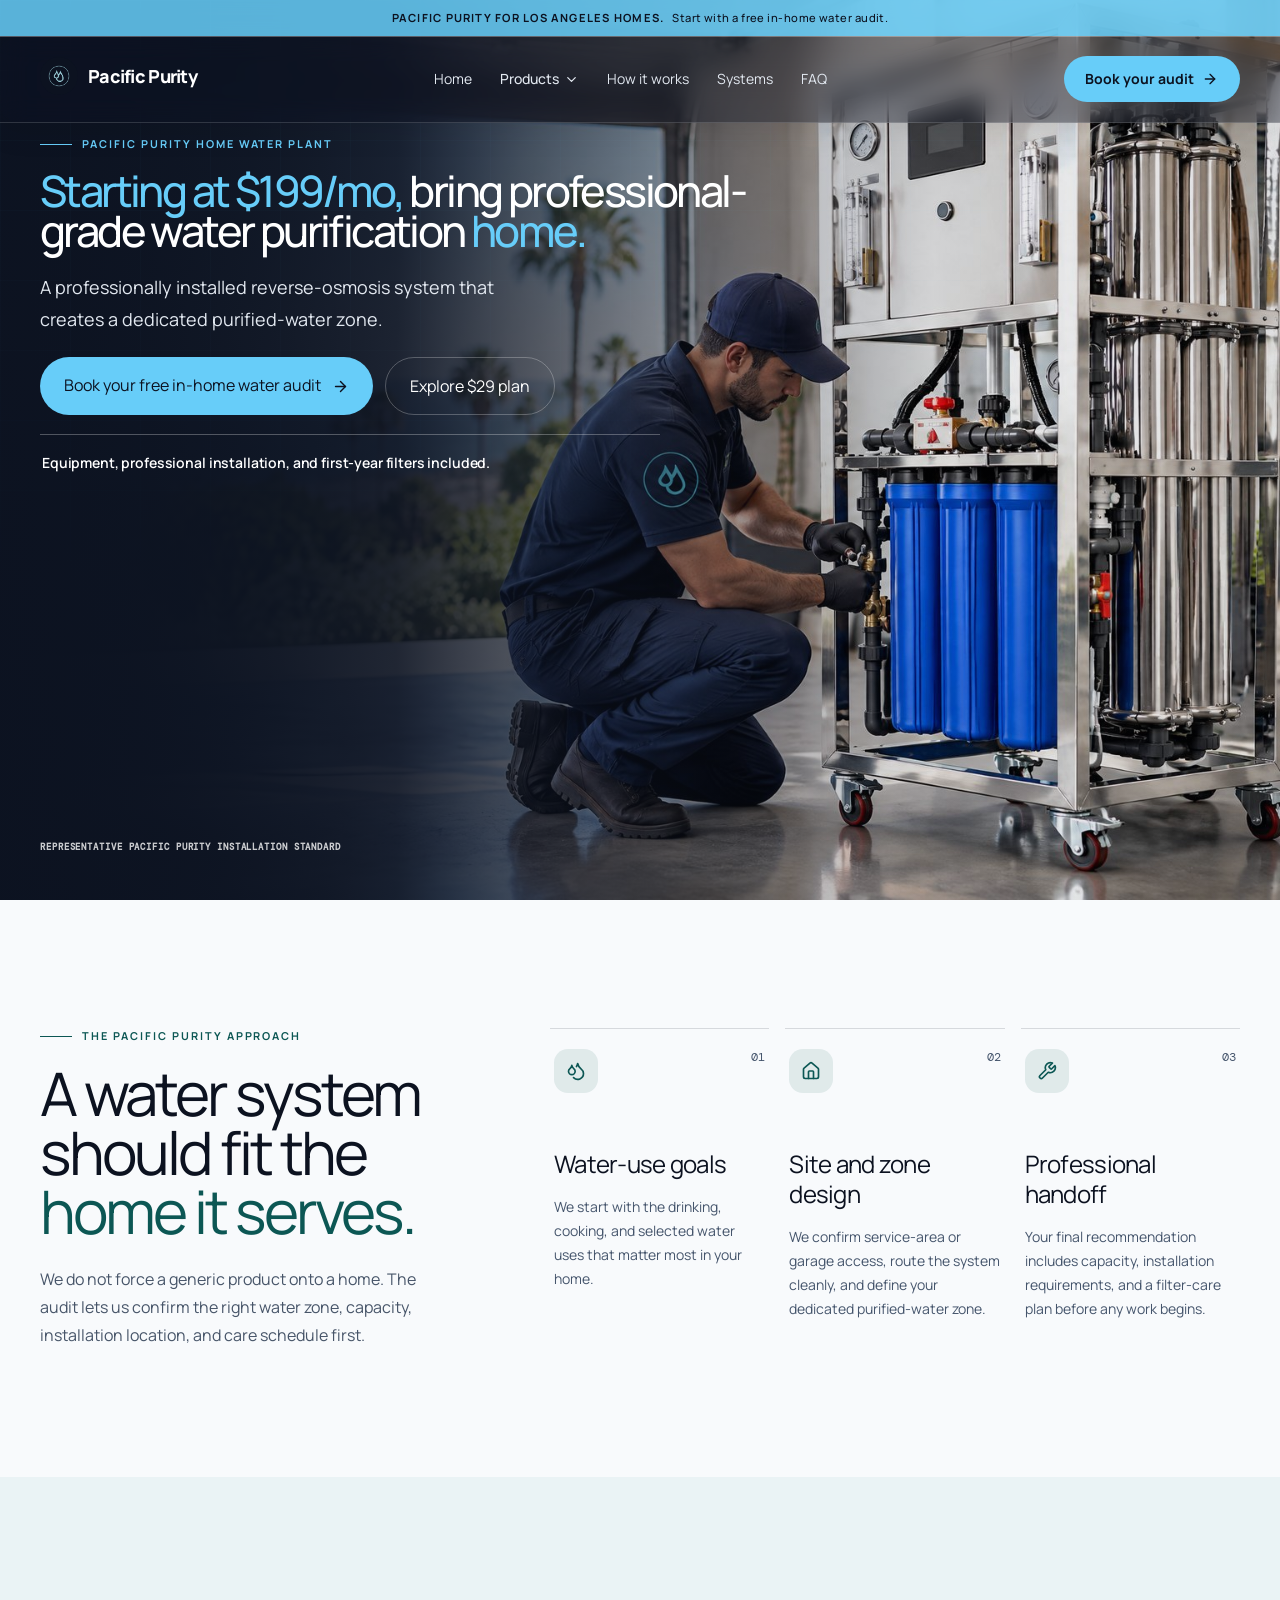
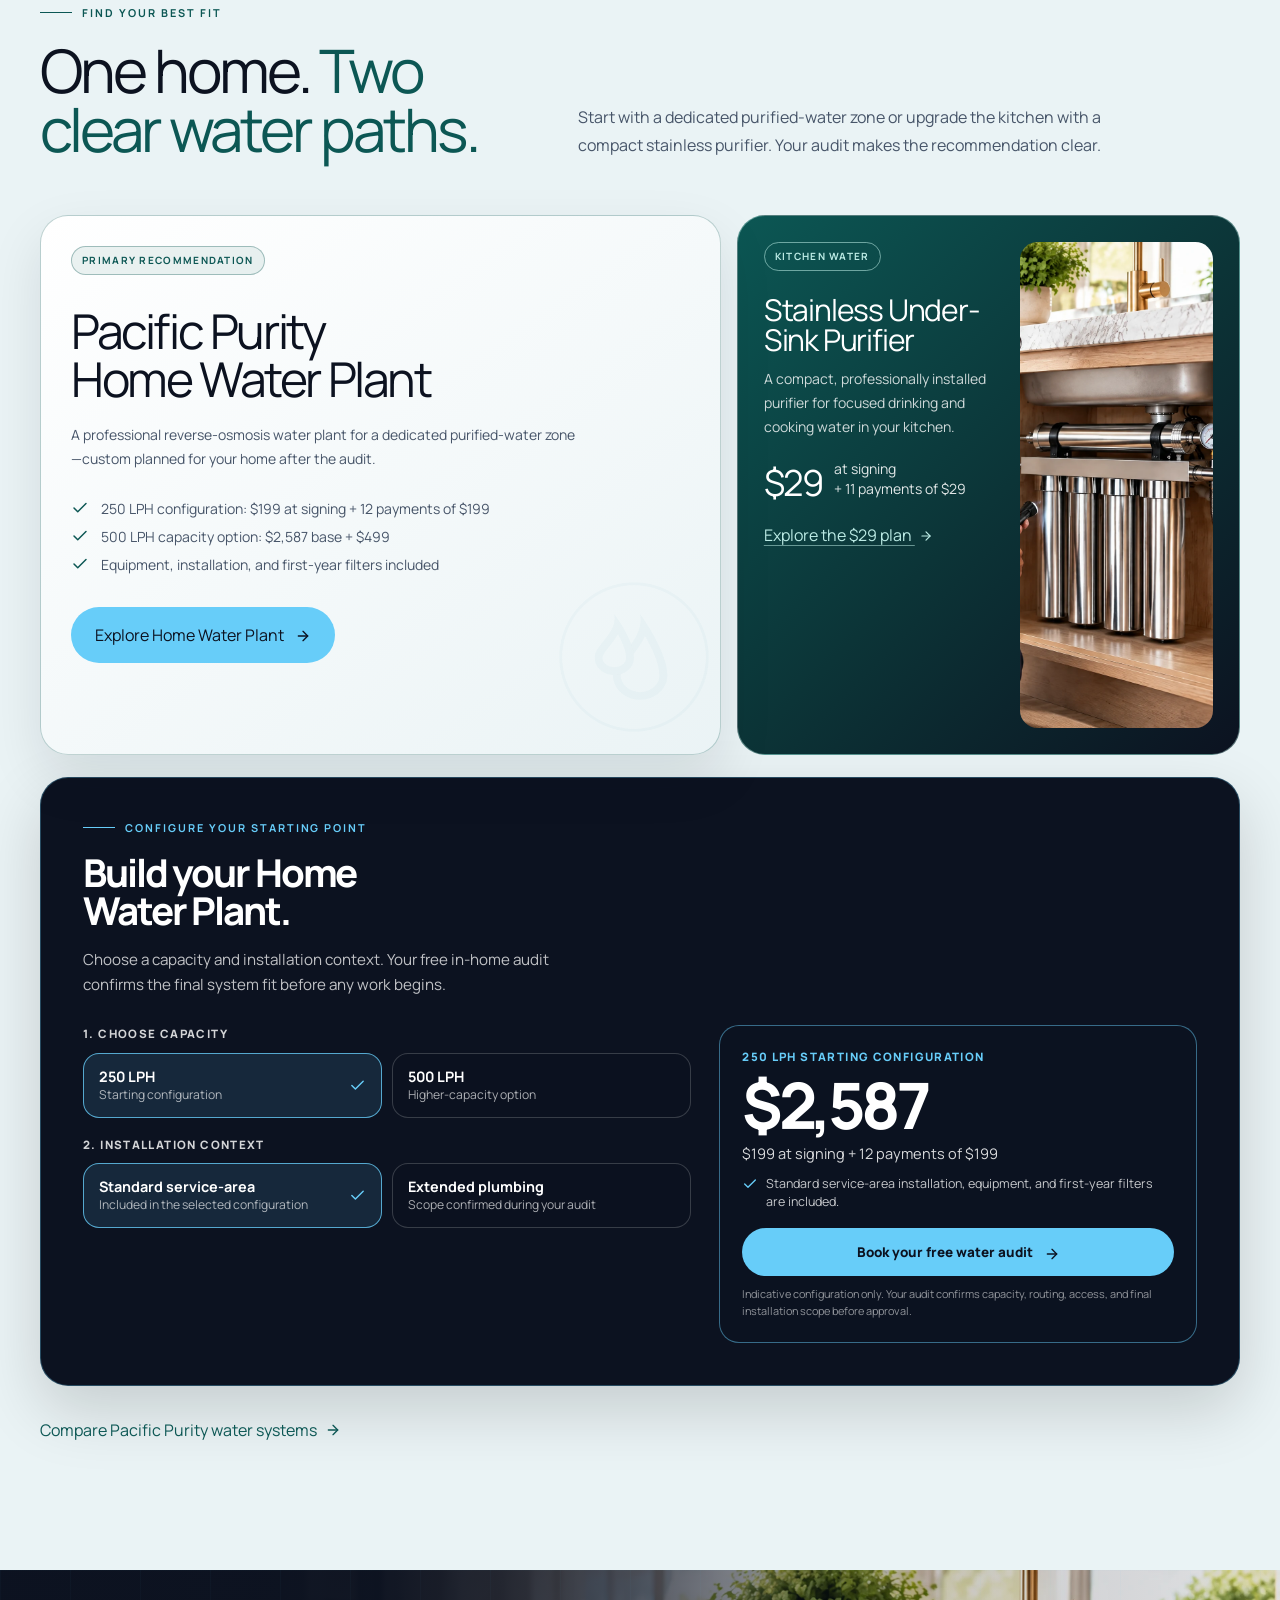
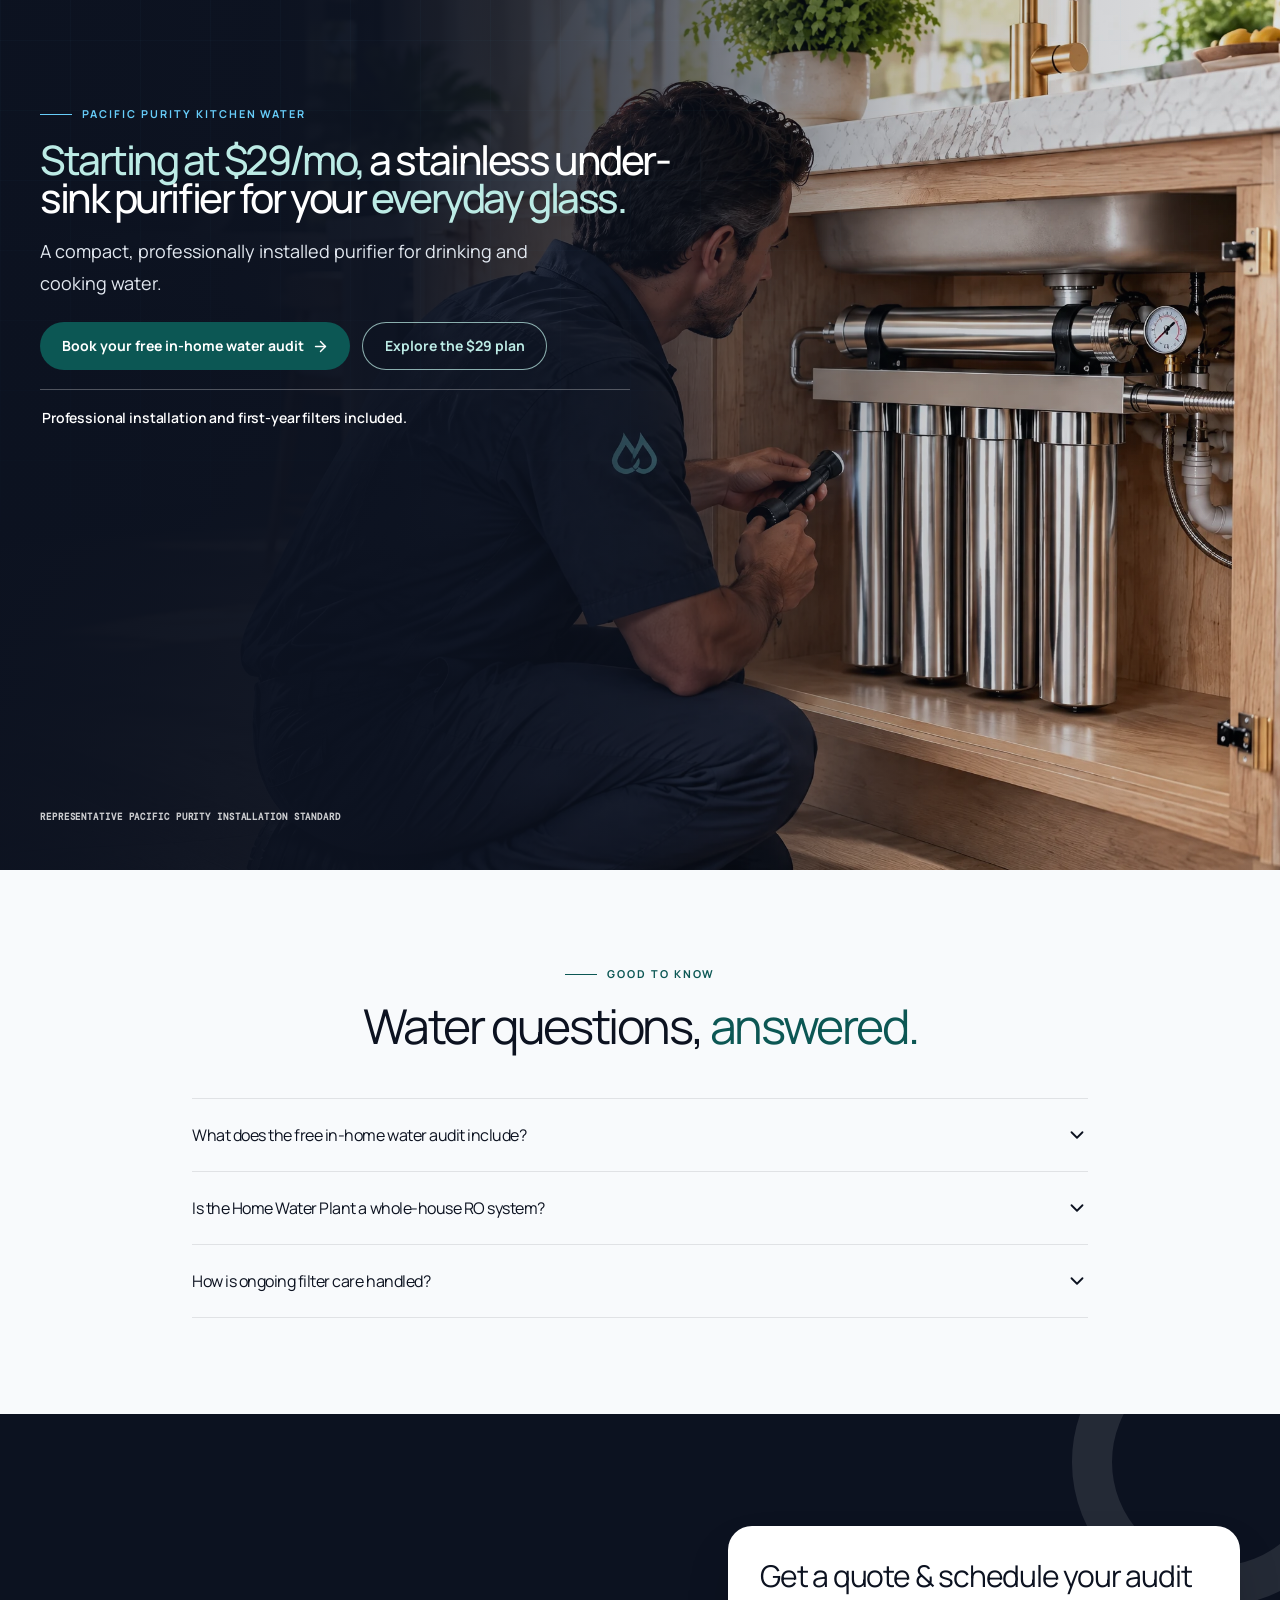
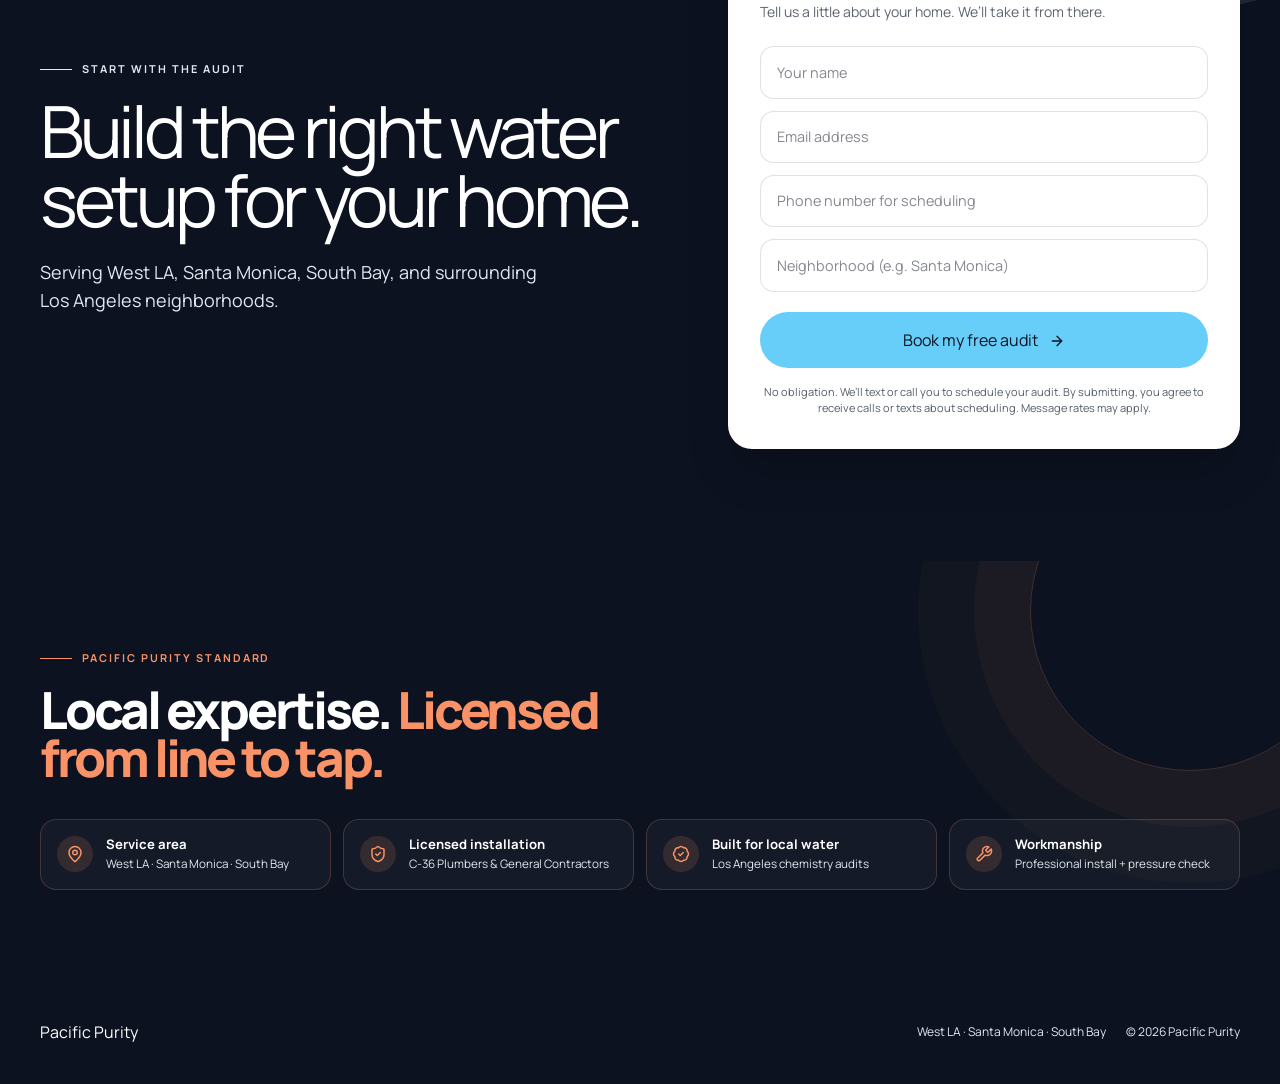
==== commit 69eada0a: "Expand desktop heroes and focus under-sink imagery" ====
--- a/products/home-water-plant/index.html
+++ b/products/home-water-plant/index.html
@@ -11,8 +11,8 @@
     
     
     <title>Home Water Plant 250/500 LPH in Los Angeles | Pacific Purity</title>
-    <script type="module" crossorigin src="/assets/index-OcgZ00Ae.js"></script>
-    <link rel="stylesheet" crossorigin href="/assets/index-Di2AgM76.css">
+    <script type="module" crossorigin src="/assets/index-CD-ZraL2.js"></script>
+    <link rel="stylesheet" crossorigin href="/assets/index-CV8nD_6h.css">
   
     <link rel="canonical" href="https://pacificpurity.com/products/home-water-plant" />
     <link rel="preload" as="image" href="/manus-storage/pacific-purity-home-water-plant.jpg" fetchpriority="high" type="image/jpeg" />
--- a/assets/index-CV8nD_6h.css
+++ b/assets/index-CV8nD_6h.css
@@ -0,0 +1 @@
+@layer properties{@supports (((-webkit-hyphens:none)) and (not (margin-trim:inline))) or ((-moz-orient:inline) and (not (color:rgb(from red r g b)))){*,:before,:after,::backdrop{--tw-divide-y-reverse:0;--tw-border-style:solid;--tw-leading:initial;--tw-font-weight:initial;--tw-tracking:initial;--tw-shadow:0 0 #0000;--tw-shadow-color:initial;--tw-shadow-alpha:100%;--tw-inset-shadow:0 0 #0000;--tw-inset-shadow-color:initial;--tw-inset-shadow-alpha:100%;--tw-ring-color:initial;--tw-ring-shadow:0 0 #0000;--tw-inset-ring-color:initial;--tw-inset-ring-shadow:0 0 #0000;--tw-ring-inset:initial;--tw-ring-offset-width:0px;--tw-ring-offset-color:#fff;--tw-ring-offset-shadow:0 0 #0000;--tw-blur:initial;--tw-brightness:initial;--tw-contrast:initial;--tw-grayscale:initial;--tw-hue-rotate:initial;--tw-invert:initial;--tw-opacity:initial;--tw-saturate:initial;--tw-sepia:initial;--tw-drop-shadow:initial;--tw-drop-shadow-color:initial;--tw-drop-shadow-alpha:100%;--tw-drop-shadow-size:initial;--tw-backdrop-blur:initial;--tw-backdrop-brightness:initial;--tw-backdrop-contrast:initial;--tw-backdrop-grayscale:initial;--tw-backdrop-hue-rotate:initial;--tw-backdrop-invert:initial;--tw-backdrop-opacity:initial;--tw-backdrop-saturate:initial;--tw-backdrop-sepia:initial;--tw-translate-x:0;--tw-translate-y:0;--tw-translate-z:0;--tw-animation-delay:0s;--tw-animation-direction:normal;--tw-animation-duration:initial;--tw-animation-fill-mode:none;--tw-animation-iteration-count:1;--tw-enter-blur:0;--tw-enter-opacity:1;--tw-enter-rotate:0;--tw-enter-scale:1;--tw-enter-translate-x:0;--tw-enter-translate-y:0;--tw-exit-blur:0;--tw-exit-opacity:1;--tw-exit-rotate:0;--tw-exit-scale:1;--tw-exit-translate-x:0;--tw-exit-translate-y:0}}}@layer theme{:root,:host{--color-red-700:oklch(50.5% .213 27.518);--color-slate-600:oklch(44.6% .043 257.281);--color-white:#fff;--spacing:.25rem;--container-sm:24rem;--container-md:28rem;--container-lg:32rem;--container-xl:36rem;--container-2xl:42rem;--container-4xl:56rem;--container-5xl:64rem;--container-7xl:80rem;--text-xs:.75rem;--text-xs--line-height:calc(1 / .75);--text-sm:.875rem;--text-sm--line-height:calc(1.25 / .875);--text-base:1rem;--text-base--line-height: 1.5 ;--text-lg:1.125rem;--text-lg--line-height:calc(1.75 / 1.125);--text-xl:1.25rem;--text-xl--line-height:calc(1.75 / 1.25);--text-2xl:1.5rem;--text-2xl--line-height:calc(2 / 1.5);--text-3xl:1.875rem;--text-3xl--line-height: 1.2 ;--text-4xl:2.25rem;--text-4xl--line-height:calc(2.5 / 2.25);--text-5xl:3rem;--text-5xl--line-height:1;--text-6xl:3.75rem;--text-6xl--line-height:1;--text-7xl:4.5rem;--text-7xl--line-height:1;--text-8xl:6rem;--text-8xl--line-height:1;--font-weight-medium:500;--font-weight-semibold:600;--font-weight-bold:700;--leading-tight:1.25;--radius-2xl:1rem;--radius-3xl:1.5rem;--blur-md:12px;--blur-xl:24px;--default-transition-duration:.15s;--default-transition-timing-function:cubic-bezier(.4, 0, .2, 1);--default-font-family:"Manrope", sans-serif;--default-mono-font-family:"DM Mono", monospace}}@layer base{*,:after,:before,::backdrop{box-sizing:border-box;border:0 solid;margin:0;padding:0}::file-selector-button{box-sizing:border-box;border:0 solid;margin:0;padding:0}html,:host{-webkit-text-size-adjust:100%;tab-size:4;line-height:1.5;font-family:var(--default-font-family,-apple-system, BlinkMacSystemFont, "Segoe UI", Roboto, "Helvetica Neue", "Noto Sans", Arial, sans-serif, "Apple Color Emoji", "Segoe UI Emoji", "Segoe UI Symbol", "Noto Color Emoji");font-feature-settings:var(--default-font-feature-settings,normal);font-variation-settings:var(--default-font-variation-settings,normal);-webkit-tap-highlight-color:transparent}hr{height:0;color:inherit;border-top-width:1px}abbr:where([title]){-webkit-text-decoration:underline dotted;text-decoration:underline dotted}h1,h2,h3,h4,h5,h6{font-size:inherit;font-weight:inherit}a{color:inherit;-webkit-text-decoration:inherit;text-decoration:inherit}b,strong{font-weight:bolder}code,kbd,samp,pre{font-family:var(--default-mono-font-family,ui-monospace, SFMono-Regular, Menlo, Monaco, Consolas, "Liberation Mono", "Courier New", monospace);font-feature-settings:var(--default-mono-font-feature-settings,normal);font-variation-settings:var(--default-mono-font-variation-settings,normal);font-size:1em}small{font-size:80%}sub,sup{vertical-align:baseline;font-size:75%;line-height:0;position:relative}sub{bottom:-.25em}sup{top:-.5em}table{text-indent:0;border-color:inherit;border-collapse:collapse}:-moz-focusring:where(:not(iframe)){outline:auto}progress{vertical-align:baseline}summary{display:list-item}ol,ul,menu{list-style:none}img,svg,video,canvas,audio,iframe,embed,object{vertical-align:middle;display:block}img,video{max-width:100%;height:auto}button,input,select,optgroup,textarea{font:inherit;font-feature-settings:inherit;font-variation-settings:inherit;letter-spacing:inherit;color:inherit;opacity:1;background-color:#0000;border-radius:0}::file-selector-button{font:inherit;font-feature-settings:inherit;font-variation-settings:inherit;letter-spacing:inherit;color:inherit;opacity:1;background-color:#0000;border-radius:0}:where(select:is([multiple],[size])) optgroup{font-weight:bolder}:where(select:is([multiple],[size])) optgroup option{padding-inline-start:20px}::file-selector-button{margin-inline-end:4px}::placeholder{opacity:1}@supports (not ((-webkit-appearance:-apple-pay-button))) or (contain-intrinsic-size:1px){::placeholder{color:currentColor}@supports (color:color-mix(in lab,red,red)){::placeholder{color:color-mix(in oklab,currentcolor 50%,transparent)}}}textarea{resize:vertical}::-webkit-search-decoration{-webkit-appearance:none}::-webkit-date-and-time-value{min-height:1lh;text-align:inherit}::-webkit-datetime-edit{display:inline-flex}::-webkit-datetime-edit-fields-wrapper{padding:0}::-webkit-datetime-edit{padding-block:0}::-webkit-datetime-edit-year-field{padding-block:0}::-webkit-datetime-edit-month-field{padding-block:0}::-webkit-datetime-edit-day-field{padding-block:0}::-webkit-datetime-edit-hour-field{padding-block:0}::-webkit-datetime-edit-minute-field{padding-block:0}::-webkit-datetime-edit-second-field{padding-block:0}::-webkit-datetime-edit-millisecond-field{padding-block:0}::-webkit-datetime-edit-meridiem-field{padding-block:0}::-webkit-calendar-picker-indicator{line-height:1}:-moz-ui-invalid{box-shadow:none}button,input:where([type=button],[type=reset],[type=submit]){appearance:button}::file-selector-button{appearance:button}::-webkit-inner-spin-button{height:auto}::-webkit-outer-spin-button{height:auto}[hidden]:where(:not([hidden=until-found])){display:none!important}}@layer components;@layer utilities{.absolute{position:absolute}.relative{position:relative}.inset-0{inset:0}.-top-24{top:calc(var(--spacing) * -24)}.-right-20{right:calc(var(--spacing) * -20)}.bottom-6{bottom:calc(var(--spacing) * 6)}.left-4{left:calc(var(--spacing) * 4)}.isolate{isolation:isolate}.z-10{z-index:10}.mx-5{margin-inline:calc(var(--spacing) * 5)}.mx-auto{margin-inline:auto}.mt-2{margin-top:calc(var(--spacing) * 2)}.mt-3{margin-top:calc(var(--spacing) * 3)}.mt-4{margin-top:calc(var(--spacing) * 4)}.mt-5{margin-top:calc(var(--spacing) * 5)}.mt-6{margin-top:calc(var(--spacing) * 6)}.mt-7{margin-top:calc(var(--spacing) * 7)}.mt-8{margin-top:calc(var(--spacing) * 8)}.mt-9{margin-top:calc(var(--spacing) * 9)}.mt-10{margin-top:calc(var(--spacing) * 10)}.mt-12{margin-top:calc(var(--spacing) * 12)}.mt-14{margin-top:calc(var(--spacing) * 14)}.mb-1{margin-bottom:var(--spacing)}.mb-2{margin-bottom:calc(var(--spacing) * 2)}.mb-4{margin-bottom:calc(var(--spacing) * 4)}.mb-14{margin-bottom:calc(var(--spacing) * 14)}.ml-1{margin-left:var(--spacing)}.ml-2{margin-left:calc(var(--spacing) * 2)}.block{display:block}.flex{display:flex}.grid{display:grid}.hidden{display:none}.inline{display:inline}.inline-block{display:inline-block}.inline-flex{display:inline-flex}.aspect-\[4\/3\]{aspect-ratio:4/3}.h-14{height:calc(var(--spacing) * 14)}.h-72{height:calc(var(--spacing) * 72)}.h-px{height:1px}.min-h-screen{min-height:100vh}.w-12{width:calc(var(--spacing) * 12)}.w-14{width:calc(var(--spacing) * 14)}.w-72{width:calc(var(--spacing) * 72)}.w-full{width:100%}.max-w-2xl{max-width:var(--container-2xl)}.max-w-4xl{max-width:var(--container-4xl)}.max-w-5xl{max-width:var(--container-5xl)}.max-w-7xl{max-width:var(--container-7xl)}.max-w-\[640px\]{max-width:640px}.max-w-lg{max-width:var(--container-lg)}.max-w-md{max-width:var(--container-md)}.max-w-sm{max-width:var(--container-sm)}.max-w-xl{max-width:var(--container-xl)}.shrink-0{flex-shrink:0}.rotate-180{rotate:180deg}.flex-col{flex-direction:column}.flex-wrap{flex-wrap:wrap}.place-items-center{place-items:center}.items-center{align-items:center}.items-end{align-items:flex-end}.items-start{align-items:flex-start}.justify-between{justify-content:space-between}.justify-center{justify-content:center}.gap-2{gap:calc(var(--spacing) * 2)}.gap-3{gap:calc(var(--spacing) * 3)}.gap-4{gap:calc(var(--spacing) * 4)}.gap-5{gap:calc(var(--spacing) * 5)}.gap-6{gap:calc(var(--spacing) * 6)}.gap-7{gap:calc(var(--spacing) * 7)}.gap-8{gap:calc(var(--spacing) * 8)}.gap-10{gap:calc(var(--spacing) * 10)}.gap-12{gap:calc(var(--spacing) * 12)}.gap-x-6{column-gap:calc(var(--spacing) * 6)}.gap-y-3{row-gap:calc(var(--spacing) * 3)}:where(.divide-y>:not(:last-child)){--tw-divide-y-reverse:0;border-bottom-style:var(--tw-border-style);border-top-style:var(--tw-border-style);border-top-width:calc(1px * var(--tw-divide-y-reverse));border-bottom-width:calc(1px * calc(1 - var(--tw-divide-y-reverse)))}:where(.divide-ink\/10>:not(:last-child)){border-color:#0c12201a}.overflow-hidden{overflow:hidden}.overflow-x-hidden{overflow-x:hidden}.rounded-2xl{border-radius:var(--radius-2xl)}.rounded-3xl{border-radius:var(--radius-3xl)}.rounded-\[2rem\]{border-radius:2rem}.rounded-full{border-radius:3.40282e38px}.border{border-style:var(--tw-border-style);border-width:1px}.border-\[40px\]{border-style:var(--tw-border-style);border-width:40px}.border-y{border-block-style:var(--tw-border-style);border-block-width:1px}.border-ink\/10{border-color:#0c12201a}.border-white\/10{border-color:#ffffff1a}@supports (color:color-mix(in lab,red,red)){.border-white\/10{border-color:color-mix(in oklab,var(--color-white) 10%,transparent)}}.border-white\/15{border-color:#ffffff26}@supports (color:color-mix(in lab,red,red)){.border-white\/15{border-color:color-mix(in oklab,var(--color-white) 15%,transparent)}}.border-white\/20{border-color:#fff3}@supports (color:color-mix(in lab,red,red)){.border-white\/20{border-color:color-mix(in oklab,var(--color-white) 20%,transparent)}}.border-white\/25{border-color:#ffffff40}@supports (color:color-mix(in lab,red,red)){.border-white\/25{border-color:color-mix(in oklab,var(--color-white) 25%,transparent)}}.border-white\/30{border-color:#ffffff4d}@supports (color:color-mix(in lab,red,red)){.border-white\/30{border-color:color-mix(in oklab,var(--color-white) 30%,transparent)}}.bg-blue{background-color:#0c5754}.bg-blue\/40{background-color:#0c575466}.bg-cream{background-color:#f8fafc}.bg-cyan{background-color:#67cdf9}.bg-ink{background-color:#0c1220}.bg-ink\/75{background-color:#0c1220bf}.bg-ink\/95{background-color:#0c1220f2}.bg-lime{background-color:#67cdf9}.bg-white{background-color:var(--color-white)}.bg-white\/70{background-color:#ffffffb3}@supports (color:color-mix(in lab,red,red)){.bg-white\/70{background-color:color-mix(in oklab,var(--color-white) 70%,transparent)}}.object-cover{object-fit:cover}.p-3{padding:calc(var(--spacing) * 3)}.p-4{padding:calc(var(--spacing) * 4)}.p-5{padding:calc(var(--spacing) * 5)}.p-6{padding:calc(var(--spacing) * 6)}.px-5{padding-inline:calc(var(--spacing) * 5)}.px-6{padding-inline:calc(var(--spacing) * 6)}.py-3{padding-block:calc(var(--spacing) * 3)}.py-4{padding-block:calc(var(--spacing) * 4)}.py-5{padding-block:calc(var(--spacing) * 5)}.py-6{padding-block:calc(var(--spacing) * 6)}.py-8{padding-block:calc(var(--spacing) * 8)}.py-10{padding-block:calc(var(--spacing) * 10)}.py-16{padding-block:calc(var(--spacing) * 16)}.py-20{padding-block:calc(var(--spacing) * 20)}.py-24{padding-block:calc(var(--spacing) * 24)}.pt-0{padding-top:0}.pt-20{padding-top:calc(var(--spacing) * 20)}.pb-6{padding-bottom:calc(var(--spacing) * 6)}.pb-20{padding-bottom:calc(var(--spacing) * 20)}.pb-24{padding-bottom:calc(var(--spacing) * 24)}.text-center{text-align:center}.text-left{text-align:left}.font-display{font-family:Manrope,sans-serif}.font-mono{font-family:DM Mono,monospace}.text-2xl{font-size:var(--text-2xl);line-height:var(--tw-leading,var(--text-2xl--line-height))}.text-3xl{font-size:var(--text-3xl);line-height:var(--tw-leading,var(--text-3xl--line-height))}.text-4xl{font-size:var(--text-4xl);line-height:var(--tw-leading,var(--text-4xl--line-height))}.text-5xl{font-size:var(--text-5xl);line-height:var(--tw-leading,var(--text-5xl--line-height))}.text-6xl{font-size:var(--text-6xl);line-height:var(--tw-leading,var(--text-6xl--line-height))}.text-base{font-size:var(--text-base);line-height:var(--tw-leading,var(--text-base--line-height))}.text-lg{font-size:var(--text-lg);line-height:var(--tw-leading,var(--text-lg--line-height))}.text-sm{font-size:var(--text-sm);line-height:var(--tw-leading,var(--text-sm--line-height))}.text-xl{font-size:var(--text-xl);line-height:var(--tw-leading,var(--text-xl--line-height))}.text-xs{font-size:var(--text-xs);line-height:var(--tw-leading,var(--text-xs--line-height))}.text-\[11px\]{font-size:11px}.leading-5{--tw-leading:calc(var(--spacing) * 5);line-height:calc(var(--spacing) * 5)}.leading-6{--tw-leading:calc(var(--spacing) * 6);line-height:calc(var(--spacing) * 6)}.leading-7{--tw-leading:calc(var(--spacing) * 7);line-height:calc(var(--spacing) * 7)}.leading-8{--tw-leading:calc(var(--spacing) * 8);line-height:calc(var(--spacing) * 8)}.leading-\[\.92\]{--tw-leading:.92;line-height:.92}.leading-\[\.93\]{--tw-leading:.93;line-height:.93}.leading-\[\.95\]{--tw-leading:.95;line-height:.95}.leading-\[\.98\]{--tw-leading:.98;line-height:.98}.leading-\[0\.94\]{--tw-leading:.94;line-height:.94}.leading-\[0\.98\]{--tw-leading:.98;line-height:.98}.leading-none{--tw-leading:1;line-height:1}.leading-tight{--tw-leading:var(--leading-tight);line-height:var(--leading-tight)}.font-bold{--tw-font-weight:var(--font-weight-bold);font-weight:var(--font-weight-bold)}.font-medium{--tw-font-weight:var(--font-weight-medium);font-weight:var(--font-weight-medium)}.font-semibold{--tw-font-weight:var(--font-weight-semibold);font-weight:var(--font-weight-semibold)}.tracking-\[-\.03em\]{--tw-tracking:-.03em;letter-spacing:-.03em}.tracking-\[-\.04em\]{--tw-tracking:-.04em;letter-spacing:-.04em}.tracking-\[-\.05em\]{--tw-tracking:-.05em;letter-spacing:-.05em}.tracking-\[-\.06em\]{--tw-tracking:-.06em;letter-spacing:-.06em}.tracking-\[-0\.03em\]{--tw-tracking:-.03em;letter-spacing:-.03em}.tracking-\[-0\.04em\]{--tw-tracking:-.04em;letter-spacing:-.04em}.tracking-\[-0\.05em\]{--tw-tracking:-.05em;letter-spacing:-.05em}.tracking-\[-0\.06em\]{--tw-tracking:-.06em;letter-spacing:-.06em}.tracking-\[\.16em\]{--tw-tracking:.16em;letter-spacing:.16em}.text-blue{color:#0c5754}.text-cyan{color:#67cdf9}.text-ink{color:#0c1220}.text-ink\/40{color:#0c122066}.text-ink\/55{color:#0c12208c}.text-ink\/60{color:#0c122099}.text-ink\/65{color:#0c1220a6}.text-lime{color:#67cdf9}.text-red-700{color:var(--color-red-700)}.text-slate-600{color:var(--color-slate-600)}.text-white{color:var(--color-white)}.text-white\/25{color:#ffffff40}@supports (color:color-mix(in lab,red,red)){.text-white\/25{color:color-mix(in oklab,var(--color-white) 25%,transparent)}}.text-white\/45{color:#ffffff73}@supports (color:color-mix(in lab,red,red)){.text-white\/45{color:color-mix(in oklab,var(--color-white) 45%,transparent)}}.text-white\/50{color:#ffffff80}@supports (color:color-mix(in lab,red,red)){.text-white\/50{color:color-mix(in oklab,var(--color-white) 50%,transparent)}}.text-white\/55{color:#ffffff8c}@supports (color:color-mix(in lab,red,red)){.text-white\/55{color:color-mix(in oklab,var(--color-white) 55%,transparent)}}.text-white\/60{color:#fff9}@supports (color:color-mix(in lab,red,red)){.text-white\/60{color:color-mix(in oklab,var(--color-white) 60%,transparent)}}.text-white\/65{color:#ffffffa6}@supports (color:color-mix(in lab,red,red)){.text-white\/65{color:color-mix(in oklab,var(--color-white) 65%,transparent)}}.text-white\/70{color:#ffffffb3}@supports (color:color-mix(in lab,red,red)){.text-white\/70{color:color-mix(in oklab,var(--color-white) 70%,transparent)}}.text-white\/75{color:#ffffffbf}@supports (color:color-mix(in lab,red,red)){.text-white\/75{color:color-mix(in oklab,var(--color-white) 75%,transparent)}}.text-white\/80{color:#fffc}@supports (color:color-mix(in lab,red,red)){.text-white\/80{color:color-mix(in oklab,var(--color-white) 80%,transparent)}}.uppercase{text-transform:uppercase}.opacity-35{opacity:.35}.opacity-50{opacity:.5}.opacity-60{opacity:.6}.shadow-2xl{--tw-shadow:0 25px 50px -12px var(--tw-shadow-color,#00000040);box-shadow:var(--tw-inset-shadow),var(--tw-inset-ring-shadow),var(--tw-ring-offset-shadow),var(--tw-ring-shadow),var(--tw-shadow)}.filter{filter:var(--tw-blur,) var(--tw-brightness,) var(--tw-contrast,) var(--tw-grayscale,) var(--tw-hue-rotate,) var(--tw-invert,) var(--tw-saturate,) var(--tw-sepia,) var(--tw-drop-shadow,)}.backdrop-blur-md{--tw-backdrop-blur:blur(var(--blur-md));-webkit-backdrop-filter:var(--tw-backdrop-blur,) var(--tw-backdrop-brightness,) var(--tw-backdrop-contrast,) var(--tw-backdrop-grayscale,) var(--tw-backdrop-hue-rotate,) var(--tw-backdrop-invert,) var(--tw-backdrop-opacity,) var(--tw-backdrop-saturate,) var(--tw-backdrop-sepia,);backdrop-filter:var(--tw-backdrop-blur,) var(--tw-backdrop-brightness,) var(--tw-backdrop-contrast,) var(--tw-backdrop-grayscale,) var(--tw-backdrop-hue-rotate,) var(--tw-backdrop-invert,) var(--tw-backdrop-opacity,) var(--tw-backdrop-saturate,) var(--tw-backdrop-sepia,)}.backdrop-blur-xl{--tw-backdrop-blur:blur(var(--blur-xl));-webkit-backdrop-filter:var(--tw-backdrop-blur,) var(--tw-backdrop-brightness,) var(--tw-backdrop-contrast,) var(--tw-backdrop-grayscale,) var(--tw-backdrop-hue-rotate,) var(--tw-backdrop-invert,) var(--tw-backdrop-opacity,) var(--tw-backdrop-saturate,) var(--tw-backdrop-sepia,);backdrop-filter:var(--tw-backdrop-blur,) var(--tw-backdrop-brightness,) var(--tw-backdrop-contrast,) var(--tw-backdrop-grayscale,) var(--tw-backdrop-hue-rotate,) var(--tw-backdrop-invert,) var(--tw-backdrop-opacity,) var(--tw-backdrop-saturate,) var(--tw-backdrop-sepia,)}.transition{transition-property:color,background-color,border-color,outline-color,text-decoration-color,fill,stroke,--tw-gradient-from,--tw-gradient-via,--tw-gradient-to,opacity,box-shadow,transform,translate,scale,rotate,filter,-webkit-backdrop-filter,backdrop-filter,display,content-visibility,overlay,pointer-events;transition-timing-function:var(--tw-ease,var(--default-transition-timing-function));transition-duration:var(--tw-duration,var(--default-transition-duration))}.transition-transform{transition-property:transform,translate,scale,rotate;transition-timing-function:var(--tw-ease,var(--default-transition-timing-function));transition-duration:var(--tw-duration,var(--default-transition-duration))}@media(hover:hover){.hover\:-translate-y-0\.5:hover{--tw-translate-y:calc(var(--spacing) * -.5);translate:var(--tw-translate-x) var(--tw-translate-y)}.hover\:-translate-y-1:hover{--tw-translate-y:calc(var(--spacing) * -1);translate:var(--tw-translate-x) var(--tw-translate-y)}.hover\:border-cyan:hover{border-color:#67cdf9}.hover\:bg-white:hover{background-color:var(--color-white)}.hover\:text-cyan:hover,.hover\:text-lime:hover{color:#67cdf9}}.disabled\:cursor-not-allowed:disabled{cursor:not-allowed}.disabled\:opacity-60:disabled{opacity:.6}@media(min-width:40rem){.sm\:left-10{left:calc(var(--spacing) * 10)}.sm\:block{display:block}.sm\:flex{display:flex}.sm\:grid-cols-2{grid-template-columns:repeat(2,minmax(0,1fr))}.sm\:grid-cols-3{grid-template-columns:repeat(3,minmax(0,1fr))}.sm\:flex-row{flex-direction:row}.sm\:items-center{align-items:center}.sm\:p-8{padding:calc(var(--spacing) * 8)}.sm\:text-5xl{font-size:var(--text-5xl);line-height:var(--tw-leading,var(--text-5xl--line-height))}.sm\:text-6xl{font-size:var(--text-6xl);line-height:var(--tw-leading,var(--text-6xl--line-height))}.sm\:text-7xl{font-size:var(--text-7xl);line-height:var(--tw-leading,var(--text-7xl--line-height))}.sm\:text-8xl{font-size:var(--text-8xl);line-height:var(--tw-leading,var(--text-8xl--line-height))}}@media(min-width:64rem){.lg\:grid-cols-1{grid-template-columns:repeat(1,minmax(0,1fr))}.lg\:grid-cols-2{grid-template-columns:repeat(2,minmax(0,1fr))}.lg\:grid-cols-4{grid-template-columns:repeat(4,minmax(0,1fr))}.lg\:grid-cols-\[\.8fr_1\.2fr\]{grid-template-columns:.8fr 1.2fr}.lg\:grid-cols-\[\.9fr_1\.1fr\]{grid-template-columns:.9fr 1.1fr}.lg\:grid-cols-\[\.72fr_1\.28fr\]{grid-template-columns:.72fr 1.28fr}.lg\:grid-cols-\[\.75fr_1\.25fr\]{grid-template-columns:.75fr 1.25fr}.lg\:grid-cols-\[0\.74fr_1\.26fr\]{grid-template-columns:.74fr 1.26fr}.lg\:grid-cols-\[0\.75fr_1\.25fr\]{grid-template-columns:.75fr 1.25fr}.lg\:grid-cols-\[0\.78fr_1\.22fr\]{grid-template-columns:.78fr 1.22fr}.lg\:grid-cols-\[1\.1fr_\.9fr\]{grid-template-columns:1.1fr .9fr}.lg\:grid-cols-\[1\.02fr_\.98fr\]{grid-template-columns:1.02fr .98fr}.lg\:grid-cols-\[1\.15fr_\.85fr\]{grid-template-columns:1.15fr .85fr}.lg\:grid-cols-\[1fr_\.8fr\]{grid-template-columns:1fr .8fr}.lg\:grid-cols-\[1fr_\.75fr\]{grid-template-columns:1fr .75fr}.lg\:items-center{align-items:center}.lg\:items-end{align-items:flex-end}.lg\:gap-24{gap:calc(var(--spacing) * 24)}.lg\:px-10{padding-inline:calc(var(--spacing) * 10)}.lg\:py-20{padding-block:calc(var(--spacing) * 20)}.lg\:py-28{padding-block:calc(var(--spacing) * 28)}.lg\:py-32{padding-block:calc(var(--spacing) * 32)}.lg\:pt-24{padding-top:calc(var(--spacing) * 24)}.lg\:pb-28{padding-bottom:calc(var(--spacing) * 28)}}}@property --tw-animation-delay{syntax:"*";inherits:false;initial-value:0s}@property --tw-animation-direction{syntax:"*";inherits:false;initial-value:normal}@property --tw-animation-duration{syntax:"*";inherits:false}@property --tw-animation-fill-mode{syntax:"*";inherits:false;initial-value:none}@property --tw-animation-iteration-count{syntax:"*";inherits:false;initial-value:1}@property --tw-enter-blur{syntax:"*";inherits:false;initial-value:0}@property --tw-enter-opacity{syntax:"*";inherits:false;initial-value:1}@property --tw-enter-rotate{syntax:"*";inherits:false;initial-value:0}@property --tw-enter-scale{syntax:"*";inherits:false;initial-value:1}@property --tw-enter-translate-x{syntax:"*";inherits:false;initial-value:0}@property --tw-enter-translate-y{syntax:"*";inherits:false;initial-value:0}@property --tw-exit-blur{syntax:"*";inherits:false;initial-value:0}@property --tw-exit-opacity{syntax:"*";inherits:false;initial-value:1}@property --tw-exit-rotate{syntax:"*";inherits:false;initial-value:0}@property --tw-exit-scale{syntax:"*";inherits:false;initial-value:1}@property --tw-exit-translate-x{syntax:"*";inherits:false;initial-value:0}@property --tw-exit-translate-y{syntax:"*";inherits:false;initial-value:0}:root{--background:#f8fafc;--foreground:#0c1220;--radius:1rem}*{box-sizing:border-box}html{scroll-behavior:smooth}body{color:#0c1220;-webkit-font-smoothing:antialiased;background:#f8fafc;margin:0;font-family:Manrope,sans-serif}button,a,input{font:inherit}button{cursor:pointer}a{color:inherit;text-decoration:none}.font-display{font-family:Manrope,sans-serif}.font-mono{font-family:DM Mono,monospace}.announcement{z-index:30;color:#0c1220;letter-spacing:.11em;text-transform:uppercase;background:#67cdf9;justify-content:center;align-items:center;gap:.5rem;min-height:36px;padding:.55rem 1rem;font-size:.7rem;font-weight:700;display:flex;position:relative}.announcement span{opacity:.6;letter-spacing:.04em;text-transform:none;font-weight:500;display:none}@media(min-width:640px){.announcement span{display:inline}}.nav-link{transition:color .2s;position:relative}.nav-link:hover{color:#67cdf9}.menu-group-label{color:#ffffff59;letter-spacing:.16em;text-transform:uppercase;font-size:10px;font-weight:700}.products-menu{position:relative}.products-menu-trigger{color:#ffffffbf;align-items:center;gap:5px;font-size:14px;font-weight:500;transition:color .2s;display:inline-flex}.products-menu-trigger:hover{color:#67cdf9}.products-menu-chevron{transition:transform .2s}.products-menu-panel{background:#0c1220fa;border:1px solid #ffffff1f;border-radius:1rem;width:255px;padding:8px;position:absolute;top:calc(100% + 14px);left:-18px;box-shadow:0 18px 45px #00000038}.products-menu-panel:before{content:"";background:#0c1220;width:9px;height:9px;position:absolute;top:-5px;left:25px;transform:rotate(45deg)}.products-menu-panel a{z-index:1;color:#fff;border-radius:.75rem;align-items:center;gap:10px;padding:10px;transition:background .2s;display:flex;position:relative}.products-menu-panel a:hover{background:#ffffff14}.products-menu-panel a>span:last-child{flex-direction:column;gap:3px;display:flex}.products-menu-panel strong{font-size:12px}.products-menu-panel small{color:#ffffff73;font-size:10px}.products-menu-icon{border-radius:9px;flex:none;place-items:center;width:30px;height:30px;display:grid}.products-menu-icon-cyan{color:#67cdf9;background:#67cdf926}.products-menu-icon-blue{color:#67cdf9;background:#0c575440}.mobile-audit-bar{display:none}.mobile-audit-link{color:#0c1220;background:#67cdf9;border-radius:1rem;align-items:center;gap:11px;width:100%;padding:11px 14px;display:flex;box-shadow:0 8px 30px #0003}.mobile-audit-icon{background:#0c12201f;border-radius:999px;flex:none;place-items:center;width:32px;height:32px;display:grid}.mobile-audit-link span:nth-child(2){flex-direction:column;flex:1;min-width:0;line-height:1.2;display:flex}.mobile-audit-link strong{font-size:12px}.mobile-audit-link small{color:#0c12208c;margin-top:3px;font-size:10px}.audit-modal-backdrop{z-index:80;-webkit-backdrop-filter:blur(7px);backdrop-filter:blur(7px);background:#0c12208c;place-items:end center;padding:16px;display:grid;position:fixed;inset:0}.audit-modal{color:#0c1220;background:#f4f7fa;border-radius:1.5rem;width:min(100%,430px);padding:26px;animation:.22s cubic-bezier(.23,1,.32,1) both modal-in;position:relative;box-shadow:0 24px 80px #00000047}.audit-modal-close{color:#0c12208c;border-radius:999px;place-items:center;width:34px;height:34px;transition:background .2s,color .2s;display:grid;position:absolute;top:16px;right:16px}.audit-modal-close:hover{color:#0c1220;background:#0c122014}.audit-modal h2{letter-spacing:-.05em;max-width:320px;margin-top:16px;font:38px/.96 Manrope,sans-serif}.audit-modal-copy{color:#0c122099;max-width:350px;margin-top:12px;font-size:13px;line-height:1.55}.audit-modal-form{gap:9px;margin-top:20px;display:grid}.audit-modal-form input{color:#0c1220;background:#fff;border:1px solid #0c12201f;border-radius:.8rem;outline:none;width:100%;padding:12px 13px;font-size:13px}.audit-modal-form input:focus{border-color:#0c5754;box-shadow:0 0 0 3px #0c57541f}.audit-modal-form button{color:#fff;background:#0c1220;border-radius:999px;padding:13px 16px;font-size:13px;font-weight:700;transition:transform .2s,background .2s}.audit-modal-form button:hover{background:#0c5754;transform:translateY(-1px)}.audit-consent{color:#0c122073;margin:2px 4px 0;font-size:10px;line-height:1.4}.audit-modal-full-link{color:#0c122073;text-align:center;text-underline-offset:3px;margin-top:14px;font-size:11px;text-decoration:underline;display:block}.audit-modal-secondary{color:#fff;background:#0c1220;border-radius:999px;margin-top:20px;padding:12px 22px;font-size:13px;font-weight:700}.audit-success{text-align:center;padding:22px 6px 8px}.audit-success-icon{background:#67cdf9;border-radius:999px;place-items:center;width:54px;height:54px;margin:0 auto;display:grid}.audit-success h2{margin:18px auto 0}.audit-success p{color:#0c122099;max-width:280px;margin:12px auto 0;font-size:13px;line-height:1.55}.product-header{z-index:20;background:#0c1220;position:relative}.product-nav-link{transition:color .2s}.product-nav-link:hover{color:#67cdf9}.product-hero{min-height:720px}.product-hero-glow{filter:blur(22px);background:radial-gradient(circle,#67cdf933,#0000 65%);border-radius:50%;position:absolute;inset:16% 10% 8%}.ro-benefit{border-top:1px solid #0c122024;min-height:230px;padding:20px 4px 0;transition:transform .24s,border-color .24s}.ro-benefit:hover{border-color:#0c5754;transform:translateY(-5px)}.ro-step{background:#ffffff6b;border:1px solid #0c12201f;min-height:255px;padding:22px;transition:transform .24s,box-shadow .24s}.ro-step:hover{transform:translateY(-5px);box-shadow:0 20px 50px #0c57541f}.ro-check{color:#ffffffb3;align-items:center;gap:10px;font-size:14px;display:flex}.ro-price-card{background:linear-gradient(140deg,#ffffff1a,#67cdf90d);border:1px solid #67cdf98c;border-radius:1.75rem;padding:30px;box-shadow:0 20px 80px #00000026}.product-page .eyebrow{line-height:1.2}.wholehouse-hero{min-height:700px}.wholehouse-diagram{background:#ffffff80;border:1px solid #0c12201f;border-radius:1.75rem;grid-template-columns:1fr auto 1fr auto 1fr;align-items:center;gap:12px;padding:38px 26px;display:grid;position:relative}.diagram-node{background:#ffffffb3;border:1px solid #0c575433;border-radius:1rem;flex-direction:column;justify-content:center;min-height:145px;padding:18px;display:flex}.diagram-node span{color:#0c5754a6;font:11px DM Mono,monospace}.diagram-node strong{margin-top:26px;font:21px Manrope,sans-serif}.diagram-node small{color:#0c12208c;margin-top:8px;font-size:11px;line-height:1.45}.diagram-connector{background:#0c5754;width:28px;height:2px}.diagram-pipe{background:#0c575440;height:2px;position:absolute;left:26px;right:26px}.diagram-pipe-in{top:25px}.diagram-pipe-out{bottom:25px}.diagram-label{color:#0c5754;text-transform:uppercase;letter-spacing:.1em;font:10px DM Mono,monospace;position:absolute;top:11px;left:26px}.diagram-label-out{inset:auto 26px 11px auto}.bundle-hero{min-height:690px}.makeover-diagram{background:#ffffff0f;border:1px solid #ffffff24;border-radius:2rem;justify-content:center;align-items:center;gap:18px;min-height:230px;padding:36px;display:flex;position:relative}.makeover-home,.makeover-kitchen{color:#67cdf9;background:#ffffff14;border-radius:1.5rem;flex-direction:column;justify-content:center;align-items:center;gap:8px;min-width:210px;min-height:130px;padding:22px;display:flex}.makeover-home span,.makeover-kitchen span{color:#fff;text-align:center;font:21px/1.05 Manrope,sans-serif}.makeover-home small,.makeover-kitchen small{color:#ffffff73;font-size:11px}.makeover-line{background:linear-gradient(90deg,#67cdf9,#67cdf9);width:80px;height:2px}.makeover-result{color:#ffffff80;white-space:nowrap;font-size:11px;position:absolute;bottom:14px;left:50%;transform:translate(-50%)}.comparison-table{background:#ffffff7a;border:1px solid #0c12201f;border-radius:1.5rem;overflow:hidden}.comparison-row{border-bottom:1px solid #0c12201a;grid-template-columns:1.05fr 1fr 1fr 1fr;display:grid}.comparison-row:last-child{border-bottom:0}.comparison-row>div{padding:18px;font-size:13px;line-height:1.5}.comparison-row>div:not(:last-child){border-right:1px solid #0c12201a}.comparison-label{color:#0c122080;letter-spacing:.12em;text-transform:uppercase;font-weight:700;font-size:11px!important}.comparison-recommended{background:#0c57541a;font-weight:700}.comparison-row-price>div{font-weight:700}.comparison-mobile{display:none}.comparison-toggle{background:#0c122017;border-radius:999px;grid-template-columns:repeat(3,1fr);gap:5px;padding:5px;display:grid}.comparison-toggle-button{color:#0c12208c;border-radius:999px;padding:11px 8px;font-size:11px;font-weight:700;transition:background .2s,color .2s,transform .2s}.comparison-toggle-button:hover{color:#0c1220;transform:translateY(-1px)}.comparison-toggle-active{color:#fff;background:#0c1220;box-shadow:0 5px 15px #0c122026}.comparison-toggle-active.comparison-toggle-coral{color:#0c1220;background:#0c5754}.comparison-mobile-card{background:#ffffff9e;border:1px solid #0c12201f;border-radius:1.5rem;margin-top:12px;padding:22px;animation:.24s cubic-bezier(.23,1,.32,1) both comparison-in}.comparison-mobile-kicker{color:#0c5754;letter-spacing:.14em;text-transform:uppercase;font-size:10px;font-weight:700}.comparison-mobile-card h3{letter-spacing:-.04em;margin-top:8px;font:31px/1 Manrope,sans-serif}.comparison-mobile-row{border-top:1px solid #0c12201a;grid-template-columns:.8fr 1.2fr;gap:14px;margin-top:14px;padding:14px 0 0;font-size:13px;line-height:1.4;display:grid}.comparison-mobile-row span{color:#0c122080}.comparison-mobile-row strong{font-weight:700}.advice-card{background:#ffffff73;border:1px solid #0c12201f;border-radius:1.25rem;padding:20px}.advice-card span{color:#0c5754;letter-spacing:.12em;text-transform:uppercase;font-size:11px;font-weight:700}.advice-card p{color:#0c122099;margin-top:12px;font-size:13px;line-height:1.55}.advice-card-featured span{color:#0c5754}.eyebrow{letter-spacing:.18em;text-transform:uppercase;align-items:center;gap:.65rem;font-size:.68rem;font-weight:700;display:flex}.eyebrow-line{background:currentColor;width:32px;height:1px;display:inline-block}.hero-grid{background-image:linear-gradient(#67cdf914 1px,#0000 1px),linear-gradient(90deg,#67cdf914 1px,#0000 1px);background-size:70px 70px;-webkit-mask-image:linear-gradient(#000,#0000 75%);mask-image:linear-gradient(#000,#0000 75%)}.hero-image-wrap{position:relative}.hero-image-wrap:after{content:"";filter:blur(20px);background:radial-gradient(circle,#67cdf938,#0000 65%);border-radius:50%;position:absolute;inset:18% 8% 6%}.icon-disc{color:#0c5754;background:#0c57541f;border-radius:14px;place-items:center;width:44px;height:44px;display:grid}.feature-card{border-top:1px solid #0c122024;min-height:320px;padding:20px 4px 0;transition:transform .24s,border-color .24s}.feature-card:hover{border-color:#0c5754;transform:translateY(-6px)}.system-card{z-index:1;background:#ffffff6b;border:1px solid #0c12201f;min-height:240px;padding:22px;transition:transform .24s,background .24s,box-shadow .24s;position:relative}.system-card:hover{background:#ffffffc7;transform:translateY(-5px);box-shadow:0 20px 50px #0c57541f}.water-rings{opacity:.7}.care-card{background:#ffffff0d;border:1px solid #ffffff21;border-radius:1.5rem;padding:24px;transition:transform .24s,background .24s}.care-card:hover{background:#ffffff17;transform:translate(5px)}.care-card-featured{border-color:#67cdf999}.product-intro-note{color:#ffffff8c;border-left:1px solid #67cdf98c;align-items:center;gap:14px;max-width:420px;padding-left:18px;font-size:13px;line-height:1.55;display:flex}.product-intro-note strong{color:#ffffffe6}.product-card{background:#ffffff0e;border:1px solid #ffffff1f;border-radius:1.75rem;position:relative;overflow:hidden}.product-card-primary{background:linear-gradient(135deg,#ffffff1a,#67cdf90f);min-height:540px;padding:30px}.product-card-secondary{background:#ffffff0e;grid-template-columns:1.15fr .85fr;gap:18px;min-height:330px;padding:26px;display:grid}.product-card-copy{z-index:1;max-width:600px;position:relative}.product-card-watermark{color:#67cdf91c;position:absolute;bottom:-30px;right:-18px;transform:rotate(-15deg)}.product-install-image{object-fit:cover;object-position:center;opacity:1;border:1px solid #ffffff1a;border-radius:1.1rem;width:100%;height:100%;min-height:275px;box-shadow:0 18px 42px #0000002e}.product-label{color:#67cdf9;letter-spacing:.13em;text-transform:uppercase;border:1px solid #67cdf959;border-radius:999px;padding:6px 10px;font-size:10px;font-weight:700;display:inline-flex}.product-label-lime{color:#67cdf9;border-color:#67cdf98c}.bundle-card{background:linear-gradient(120deg,#0c57542b,#ffffff0d);border:1px solid #0c57548c;border-radius:1.75rem;min-height:280px;padding:26px}.product-card-primary,.product-card-secondary,.bundle-card{transition:transform .24s,border-color .24s,background .24s}.product-card-primary:hover,.product-card-secondary:hover,.bundle-card:hover{border-color:#67cdf9a6;transform:translateY(-5px)}.testimonial-section{position:relative}.testimonial-shell{background:#ffffff7a;border:1px solid #0c122021;border-radius:2rem;padding:28px;position:relative;overflow:hidden;box-shadow:0 22px 70px #0c12200f}.testimonial-quote-mark{color:#0c575433;font-family:Manrope,sans-serif;font-size:9rem;line-height:1;position:absolute;top:-8px;right:28px}.testimonial-slide{animation:.28s cubic-bezier(.23,1,.32,1) both testimonial-in}.testimonial-dot{background:#0c122033;border-radius:999px;width:8px;height:8px;transition:width .2s,background .2s}.testimonial-dot-active{background:#0c5754;width:28px}.carousel-button{color:#0c1220;border:1px solid #0c122024;border-radius:999px;place-items:center;width:42px;height:42px;transition:background .2s,color .2s,transform .2s;display:grid}.carousel-button:hover{color:#67cdf9;background:#0c1220;transform:translateY(-2px)}.form-input{background:#fff;border:1px solid #0c12201f;border-radius:.85rem;outline:none;width:100%;padding:.9rem 1rem;font-size:.9rem;transition:border-color .2s,box-shadow .2s}.form-input:focus{border-color:#0c5754;box-shadow:0 0 0 3px #0c57541f}.animate-rise{animation:.8s cubic-bezier(.23,1,.32,1) both rise}.animate-float{animation:6s ease-in-out infinite float}@keyframes rise{0%{opacity:0;transform:translateY(18px)}to{opacity:1;transform:translateY(0)}}@keyframes float{0%,to{transform:translateY(0)}50%{transform:translateY(-8px)}}@keyframes testimonial-in{0%{opacity:0;transform:translate(12px)}to{opacity:1;transform:translate(0)}}@media(prefers-reduced-motion:reduce){*,:before,:after{scroll-behavior:auto!important;transition-duration:.01ms!important;animation-duration:.01ms!important;animation-iteration-count:1!important}}@media(max-width:639px){.product-card-secondary{grid-template-columns:1fr}.product-install-image{max-height:230px}.product-intro-note{align-items:flex-start}}@keyframes comparison-in{0%{opacity:0;transform:translateY(8px)}to{opacity:1;transform:translateY(0)}}@keyframes modal-in{0%{opacity:0;transform:translateY(12px)}to{opacity:1;transform:translateY(0)}}@media(max-width:639px){.wholehouse-diagram{grid-template-columns:1fr;gap:12px;padding-top:50px;padding-bottom:50px}.diagram-connector{width:2px;height:20px;margin:0 auto}.diagram-pipe{left:18px;right:18px}.diagram-label{left:18px}.diagram-label-out{right:18px}.makeover-diagram{flex-direction:column;gap:14px;padding:26px 16px 52px}.makeover-line{width:2px;height:38px}.comparison-table{display:none}.comparison-mobile{display:block}.mobile-audit-bar{z-index:50;right:12px;bottom:max(12px,env(safe-area-inset-bottom));display:block;position:fixed;left:12px}.product-page,#top{padding-bottom:74px}}.brand-lockup{color:#fff;align-items:center;gap:10px;display:inline-flex}.brand-mark{color:#67cdf9;background:#67cdf91f;border:1px solid #67cdf9b8;border-radius:999px;place-items:center;width:38px;height:38px;display:grid}.brand-wordmark{letter-spacing:-.04em;font-family:Manrope,sans-serif;font-size:18px;font-weight:800}.brand-lockup-dark{color:#0c1220}.brand-lockup-dark .brand-mark{color:#0c5754;border-color:#0c575440}em{font-style:normal}.audit-modal h2,.comparison-mobile-card h3,.diagram-node strong,.makeover-home span,.makeover-kitchen span{font-family:Manrope,sans-serif;font-weight:800}.bg-coral{background-color:#f99367!important}.text-coral{color:#f99367!important}.border-coral{border-color:#f99367!important}@media(max-width:639px){.comparison-table{overflow:visible}.comparison-row{grid-template-columns:1fr}.comparison-row>div:not(:last-child){border-bottom:1px solid #0c122014;border-right:0}.comparison-row>div{padding:14px 16px}.comparison-table .comparison-label{background:#0c122009}}@media(min-width:640px){.comparison-mobile{display:none!important}.comparison-table{display:block!important}}.header-mobile-only{display:block}@media(min-width:640px){.header-mobile-only{display:none!important}}@media(min-width:640px)and (max-width:767px){.header-compact{gap:.65rem!important;font-size:11px!important}.header-compact-cta{padding:.6rem .75rem!important;font-size:11px!important}}:root{--pp-primary:#0c1220;--pp-secondary:#0c5754;--pp-navy:var(--pp-primary);--pp-coastal-white:#f8fafc;--pp-water-mist:#eaf3f5;--pp-forest:var(--pp-secondary);--pp-teal:var(--pp-secondary);--pp-action:#67cdf9;--pp-lime:var(--pp-action);--pp-coral:#f99367}.bg-water-mist{background-color:var(--pp-water-mist)!important}.bg-forest{background-color:var(--pp-forest)!important}.text-forest{color:var(--pp-forest)!important}.text-teal{color:var(--pp-teal)!important}.border-forest{border-color:var(--pp-forest)!important}.bg-cream{background-color:var(--pp-coastal-white)!important}.bg-cream .text-coral,.bg-water-mist .text-coral,.audit-modal .text-coral{color:var(--pp-forest)!important}.bg-cream .text-cyan,.bg-water-mist .text-cyan,.bg-cream .text-blue,.bg-water-mist .text-blue{color:var(--pp-teal)!important}.bg-cream .eyebrow-line.bg-coral,.bg-water-mist .eyebrow-line.bg-coral,.testimonial-section .bg-coral{background-color:var(--pp-forest)!important}.text-lime-dark{color:var(--pp-forest)!important}.bg-ink .text-coral,.product-header .text-coral{color:var(--pp-lime)!important}.bg-ink .eyebrow-line.bg-coral,.product-header .eyebrow-line.bg-coral{background-color:var(--pp-lime)!important}.products-menu-icon-coral{color:var(--pp-lime)!important;background:#67cdf92e!important}.product-label-coral{color:var(--pp-lime)!important;border-color:#67cdf999!important}.bundle-card{background:linear-gradient(120deg,#67cdf92b,#ffffff0d)!important;border-color:#67cdf98c!important}.icon-disc{color:var(--pp-forest)!important;background:#0c57541a!important}.feature-card:hover,.ro-benefit:hover{border-color:var(--pp-forest)!important}.advice-card-featured{background:#0c575414!important;border-color:#0c575473!important}.advice-card-featured span,.testimonial-dot-active{color:var(--pp-forest)!important;background-color:var(--pp-forest)!important}.testimonial-quote-mark{color:#0c575429!important}.carousel-button:hover{background:var(--pp-navy)!important;color:var(--pp-lime)!important}.form-input:focus,.audit-modal-form input:focus{border-color:var(--pp-teal)!important;box-shadow:0 0 0 3px #0c575424!important}:root{--pp-forest-aaa:var(--pp-secondary);--pp-teal-aaa:var(--pp-secondary);--pp-body-aaa:#475569;--pp-muted-aaa:#334155;--pp-dark-surface-copy:#e2e8f0}:focus-visible{outline:3px solid var(--pp-secondary);outline-offset:3px}.bg-ink :focus-visible,.product-header :focus-visible,footer :focus-visible{outline-color:#67cdf9}a.bg-lime,button.bg-lime,.mobile-audit-link,.bg-lime,.announcement,.announcement span{color:#0c1220!important}.announcement span{opacity:1!important}.bg-cream .text-coral,.bg-water-mist .text-coral,.audit-modal .text-coral,.text-forest{color:var(--pp-forest-aaa)!important}.bg-cream .text-blue,.bg-water-mist .text-blue,.bg-cream .text-teal,.bg-water-mist .text-teal,.bg-water-mist .comparison-mobile-kicker,.bg-water-mist .advice-card span{color:var(--pp-teal-aaa)!important}.bg-cream .text-lime,.bg-water-mist .text-lime,.audit-modal .text-lime{color:var(--pp-secondary)!important}.bg-ink .text-lime,.bg-coral .text-lime,.product-header .text-lime,.water-plant-calculator-intro .text-lime{color:var(--pp-lime)!important}.bg-cream .text-ink\/60,.bg-cream .text-ink\/58,.bg-water-mist .text-ink\/60,.bg-water-mist .text-ink\/65,.bg-water-mist .comparison-mobile-row span,.comparison-label,.advice-card p,.advice-card-featured p{color:var(--pp-body-aaa)!important}.feature-card .text-ink\/35,.system-card .text-blue\/60,.ro-step .text-blue\/60,.diagram-node span,.diagram-label{color:var(--pp-teal-aaa)!important}.diagram-node small{color:var(--pp-body-aaa)!important}.bg-ink .text-white\/35,.bg-ink .text-white\/40,.bg-ink .text-white\/45,.bg-ink .text-white\/50,.bg-ink .text-white\/55,.bg-ink .text-white\/60,.bg-ink .text-white\/65,.bg-ink .text-white\/70,.product-header .text-white\/45,.product-header .text-white\/70,.product-header .text-white\/75{color:var(--pp-dark-surface-copy)!important}.bg-ink .text-blue,.bg-ink .text-cyan{color:#67cdf9!important}.mobile-audit-link small{color:#334155!important}.testimonial-dot{place-items:center;width:24px;height:24px;display:grid;background:0 0!important}.testimonial-dot:after{content:"";background:#64748b;border-radius:999px;width:8px;height:8px;transition:width .2s,background .2s}.testimonial-dot-active{width:24px!important}.testimonial-dot-active:after{background:var(--pp-forest-aaa);width:18px}.site-home-link{align-items:center;min-width:24px;min-height:24px;display:inline-flex}.comparison-toggle{background:#d6dfe3}.comparison-toggle-button{color:#334155}.comparison-toggle-active{color:#fff;background:#0c1220}.comparison-toggle-active.comparison-toggle-coral{background:var(--pp-forest-aaa)!important;color:#fff!important}.comparison-recommended{background:#0c57541a!important}.wholehouse-pricing-grid,.full-package-grid,.full-home-comparison .mx-auto,.comparison-mobile,.comparison-mobile-card,.comparison-heading,.full-package-heading{min-width:0}@media(max-width:374px){.wholehouse-pricing-grid,.full-package-grid{gap:2rem}.wholehouse-price-row,.full-package-price-row{flex-wrap:wrap}.wholehouse-price-row>*,.full-package-price-row>*{min-width:0}.wholehouse-price-row .font-display,.full-package-price-row .font-display{font-size:clamp(2.75rem,17vw,3.5rem)}.comparison-heading,.full-package-heading{overflow-wrap:anywhere;max-width:100%;font-size:clamp(2.3rem,12vw,2.6rem)!important}.wholehouse-pricing-grid .ro-price-card,.full-package-grid .ro-price-card{padding:22px}}.hero-image-wrap,.representative-hero-media,.product-install-figure,.bundle-hero-visual,.wholehouse-installation-visual{margin:0}.representative-hero-media,.product-install-figure,.bundle-hero-visual,.wholehouse-installation-visual{position:relative}.representative-media-note{z-index:25;color:#e2e8f0;letter-spacing:.08em;text-transform:uppercase;-webkit-backdrop-filter:blur(8px);backdrop-filter:blur(8px);background:#0c1220cc;border:1px solid #ffffff2e;border-radius:999px;padding:7px 10px;font:700 9px/1 DM Mono,monospace;position:absolute;bottom:14px;right:14px;box-shadow:0 8px 22px #0003}.representative-media-note-compact{font-size:8px;bottom:12px;right:12px}.product-install-figure{border-radius:1.1rem;min-height:275px;overflow:hidden}.product-install-figure .product-install-image{min-height:275px}.wholehouse-installation-visual{background:#ffffff8f;border:1px solid #0c12201f;border-radius:1.25rem;grid-template-columns:minmax(0,.94fr) minmax(210px,.72fr);margin-top:16px;display:grid;overflow:hidden}.wholehouse-installation-visual img{object-fit:cover;object-position:center;width:100%;height:220px}.wholehouse-installation-visual figcaption{align-content:center;gap:10px;padding:24px;display:grid}.wholehouse-installation-visual strong{color:var(--pp-teal-aaa);letter-spacing:-.04em;font:800 22px/1.04 Manrope,sans-serif}.wholehouse-installation-visual span{color:var(--pp-body-aaa);font-size:13px;line-height:1.55}.bundle-hero-visual{background:#ffffff0f;border:1px solid #ffffff26;border-radius:2rem;max-width:1024px;margin:42px auto 0;overflow:hidden;box-shadow:0 24px 70px #0003}.bundle-hero-visual:after{content:"";pointer-events:none;background:linear-gradient(#0000 55%,#0c122061);position:absolute;inset:0}.bundle-hero-visual img{aspect-ratio:16/9;object-fit:cover;width:100%;display:block}.bundle-hero-visual .representative-media-note{z-index:2}@media(max-width:639px){.representative-media-note{padding:6px 8px;font-size:8px;bottom:10px;right:10px}.wholehouse-installation-visual{grid-template-columns:1fr}.wholehouse-installation-visual img{aspect-ratio:16/10;height:auto}.wholehouse-installation-visual figcaption{padding:20px}.bundle-hero-visual{border-radius:1.35rem;margin-top:32px}}.brand-mark-image{object-fit:cover;background:#0c1220;border-radius:999px;width:38px;height:38px;display:block}.brand-lockup-dark .brand-mark-image{background:#f8fafc}.flagship-hero{min-height:760px}.flagship-card{color:#fff;background:linear-gradient(135deg,#67cdf929,#ffffff0f);border:1px solid #67cdf98c;border-radius:1.75rem;min-height:540px;padding:30px;position:relative;overflow:hidden;box-shadow:0 24px 70px #00000029}.flagship-card-watermark{opacity:.16;filter:brightness(1.8)saturate(.75);width:280px;position:absolute;bottom:-8%;right:-8%}.flagship-card-watermark img{width:100%;display:block}.under-sink-card{color:#fff;background:linear-gradient(135deg,#0c575461,#ffffff0f);border:1px solid #67cdf94d;border-radius:1.75rem;grid-template-columns:1.1fr .9fr;gap:20px;min-height:280px;padding:26px;display:grid;overflow:hidden}.under-sink-card>img{object-fit:cover;border-radius:1.1rem;width:100%;height:100%;min-height:230px}.capacity-upgrade-card{background:#ffffff0f;border:1px solid #67cdf961;border-radius:1.5rem;padding:26px}.compare-hero{min-height:545px}.compare-audit-panel{background:linear-gradient(140deg,#ffffff1a,#67cdf912);border:1px solid #67cdf980;border-radius:1.75rem;padding:30px}.compare-table-expanded .comparison-row{grid-template-columns:1.05fr 1fr 1fr 1fr}.compare-table-header>div{background:#ffffff70}.compare-table-header h3{line-height:1.05}.compare-mobile-image{object-fit:cover;border-radius:1rem;width:100%;height:150px;margin-top:20px;display:block}.product-install-figure{align-self:stretch}.product-card-secondary{align-items:stretch}@media(max-width:639px){.flagship-hero{min-height:auto}.flagship-card{min-height:auto;padding:24px}.flagship-card-watermark{width:210px}.under-sink-card{grid-template-columns:1fr}.under-sink-card>img{min-height:190px}.compare-table-expanded{display:none!important}.compare-mobile{display:block!important}.comparison-toggle{grid-template-columns:repeat(3,minmax(0,1fr))}.comparison-toggle-button{min-width:0;font-size:10px;line-height:1.2}}@media(min-width:640px){.compare-table-expanded{display:block!important}}#systems .product-card-secondary{color:#fff;background:#0c1220!important}#systems .product-card-secondary .product-label{color:#67cdf9!important}#systems .product-card-secondary .text-white\/60{color:#ffffffc7!important}#systems .product-card-secondary .text-white\/50{color:#ffffffb3!important}#audit .text-ink\/55{color:#5d6470!important}#audit .text-\[11px\]{color:#545c68!important}footer .text-white\/25{color:#ffffff9e!important}.full-home-comparison .product-label{color:#0c5754!important}.advice-card-featured{background:#0c1220!important}.advice-card-featured>.mt-7.block{color:#fff!important}@media(max-width:639px){.wholehouse-pricing-grid{grid-template-columns:minmax(0,1fr)!important;width:100%!important}.wholehouse-pricing-grid>*{min-width:0!important;max-width:100%!important}}.advice-card-featured>p{color:#ffffffc7!important}.advice-card-featured>a,.advice-card.advice-card-featured a{color:#67cdf9!important}.flagship-hero-home{min-height:760px}.flagship-hero-home .flagship-hero-photo{background:url(/manus-storage/pacific-purity-home-water-plant.jpg) 50%/cover no-repeat}.flagship-hero-home .flagship-hero-overlay{background:linear-gradient(90deg,#0c1220f7,#0c1220e6 31%,#0c12208a 50%,#0c122014 73%,#0c12201f)}.flagship-hero-home .hero-grid{z-index:1}.flagship-hero-content{flex-direction:column;justify-content:center;min-height:760px;display:flex}.flagship-hero-home h1{text-wrap:pretty;font-size:clamp(4.15rem,6.8vw,6.5rem)}.hero-capacity-grid{border-top:1px solid #ffffff38;grid-template-columns:repeat(2,minmax(0,1fr));gap:10px;max-width:660px;padding-top:18px;display:grid}.hero-capacity-card{-webkit-backdrop-filter:blur(10px);backdrop-filter:blur(10px);background:#0c12209e;border:1px solid #ffffff29;border-radius:1rem;min-width:0;padding:15px 16px;box-shadow:0 14px 34px #00000026}.hero-capacity-card-option{background:#0c1220bd;border-color:#67cdf961}.hero-capacity-card p{overflow-wrap:anywhere}.hero-installation-note{color:#ffffffc7;letter-spacing:.1em;text-transform:uppercase;margin-top:auto;padding-top:34px;font:700 9px/1 DM Mono,monospace}@media(max-width:639px){.flagship-hero-home{min-height:auto}.flagship-hero-home .flagship-hero-photo{background-position:72% 0;background-size:auto 520px}.flagship-hero-home .flagship-hero-overlay{background:linear-gradient(#0c122005 0 188px,#0c122085 256px,#0c1220f2 356px,#0c1220)}.flagship-hero-content{min-height:0;padding-top:276px;padding-bottom:96px}.flagship-hero-copy{padding:20px 0 0}.flagship-hero-home h1{font-size:clamp(3rem,13.4vw,4.2rem);line-height:.94}.flagship-hero-home .eyebrow{letter-spacing:.14em;font-size:.6rem}.flagship-hero-home .text-lg{font-size:1rem;line-height:1.68}.hero-actions{margin-bottom:8px}.hero-actions>a:nth-child(2){display:none}.hero-capacity-grid{grid-template-columns:1fr;gap:9px;margin-top:28px;padding-top:14px}.hero-capacity-card{padding:14px}.hero-capacity-card .font-display{font-size:clamp(1.28rem,5.5vw,1.55rem);line-height:1.08}.hero-installation-note{margin-top:24px;padding-top:0;padding-bottom:86px;font-size:8px}}@media(min-width:640px)and (max-width:899px){.flagship-hero-home .flagship-hero-overlay{background:linear-gradient(90deg,#0c1220f0,#0c1220c7 48%,#0c12203b)}.flagship-hero-content{min-height:690px}.flagship-hero-home h1{font-size:clamp(4.25rem,9vw,5.4rem)}}.hero-price-lead{color:#67cdf9;display:inline}.hero-pricing-rail{border-top:1px solid #ffffff47;max-width:620px;padding:18px 2px 0}.hero-pricing-rail p{overflow-wrap:anywhere}.hero-pricing-rail>p:first-child{letter-spacing:-.01em}.home-water-plant-hero{min-height:760px}.home-water-plant-hero h1{text-wrap:pretty;font-size:clamp(4.15rem,6.8vw,6.5rem)}.home-water-plant-hero .flagship-hero-photo{background:url(/manus-storage/pacific-purity-home-water-plant.jpg) 50%/cover no-repeat}.home-water-plant-hero .flagship-hero-overlay{background:linear-gradient(90deg,#0c1220f7,#0c1220e6 31%,#0c12208a 50%,#0c122014 73%,#0c12201f)}.home-water-plant-hero .hero-grid{z-index:1}@media(max-width:639px){.home-water-plant-hero{min-height:auto}.home-water-plant-hero .flagship-hero-photo{background-position:72% 0;background-size:auto 520px}.home-water-plant-hero .flagship-hero-overlay{background:linear-gradient(#0c122005 0 188px,#0c122085 256px,#0c1220f2 356px,#0c1220)}.home-water-plant-hero .flagship-hero-content{min-height:0;padding-top:276px;padding-bottom:96px}.home-water-plant-hero .flagship-hero-copy{padding-top:20px}.home-water-plant-hero h1{font-size:clamp(3rem,13.4vw,4.2rem);line-height:.94}.home-water-plant-hero .eyebrow{letter-spacing:.14em;font-size:.6rem}.home-water-plant-hero .text-lg{font-size:1rem;line-height:1.68}.home-water-plant-hero .hero-actions>a:nth-child(2){display:none}.home-water-plant-hero .hero-pricing-rail{margin-top:28px;padding-top:14px}.home-water-plant-hero .hero-installation-note{margin-top:24px;padding-top:0;padding-bottom:86px;font-size:8px}}@media(min-width:640px)and (max-width:899px){.home-water-plant-hero h1{font-size:clamp(4.25rem,9vw,5.4rem)}}.under-sink-hero,.under-sink-home-hero{min-height:700px}.under-sink-hero .flagship-hero-photo,.under-sink-home-hero .flagship-hero-photo{background:url(/manus-storage/pacific-purity-under-sink-hero.webp) 50%/cover no-repeat}.under-sink-hero .flagship-hero-overlay,.under-sink-home-hero .flagship-hero-overlay{background:linear-gradient(90deg,#0c1220fb,#0c1220f5 31%,#0c1220b3 50%,#0c122038 72%,#0c12201f)}.under-sink-hero .flagship-hero-content,.under-sink-home-hero .flagship-hero-content{min-height:700px}.under-sink-hero h1,.under-sink-home-hero h2{text-wrap:pretty;font-size:clamp(4rem,6.1vw,6rem)}.under-sink-hero .hero-pricing-rail,.under-sink-home-hero .hero-pricing-rail{max-width:590px}.under-sink-home-hero{margin-top:0}@media(max-width:639px){.under-sink-hero,.under-sink-home-hero{min-height:auto}.under-sink-hero .flagship-hero-photo,.under-sink-home-hero .flagship-hero-photo{background-position:72% 0;background-size:auto 500px}.under-sink-hero .flagship-hero-overlay,.under-sink-home-hero .flagship-hero-overlay{background:linear-gradient(#0c122005 0 174px,#0c122094 250px,#0c1220f5 350px,#0c1220)}.under-sink-hero .flagship-hero-content,.under-sink-home-hero .flagship-hero-content{min-height:0;padding-top:262px;padding-bottom:96px}.under-sink-hero .flagship-hero-copy,.under-sink-home-hero .flagship-hero-copy{padding-top:20px}.under-sink-hero h1,.under-sink-home-hero h2{font-size:clamp(2.85rem,12.8vw,4rem);line-height:.94}.under-sink-hero .hero-actions>a:nth-child(2),.under-sink-home-hero .hero-actions>a:nth-child(2){display:none}.under-sink-hero .hero-pricing-rail,.under-sink-home-hero .hero-pricing-rail{margin-top:28px;padding-top:14px}.under-sink-hero .hero-pricing-rail .font-display,.under-sink-home-hero .hero-pricing-rail .font-display{font-size:clamp(1.28rem,5.5vw,1.55rem);line-height:1.1}.under-sink-hero .hero-installation-note,.under-sink-home-hero .hero-installation-note{margin-top:24px;padding-top:0;padding-bottom:86px;font-size:8px}.mobile-audit-bar{transition:opacity .18s cubic-bezier(.23,1,.32,1),transform .18s cubic-bezier(.23,1,.32,1)}.mobile-audit-bar.mobile-audit-bar-hidden{pointer-events:none;opacity:0;transform:translateY(16px)}}:root{--pp-hero-title-primary:clamp(3rem, calc(2.1rem + 1.5vw) , 3.375rem);--pp-hero-title-kitchen:clamp(3rem, calc(2.7rem + .8vw) , 3.5rem);--pp-hero-title-support:clamp(2.75rem, calc(2.35rem + .85vw) , 3rem);--pp-hero-title-guide:clamp(3.25rem, calc(2.6rem + 1.35vw) , 3.75rem);--pp-hero-surface-primary:680px;--pp-hero-surface-secondary:640px;--pp-hero-surface-guide:560px}#systems .flagship-card-light{color:var(--pp-navy);background:linear-gradient(145deg,#fffffffa,#eaf3f5fa);border-color:#0c575442;box-shadow:0 22px 54px #0c12201a}#systems .flagship-card-light h3{color:var(--pp-navy)}#systems .flagship-card-light .text-white\/65,#systems .flagship-card-light .text-white\/80{color:var(--pp-body-aaa)!important}#systems .flagship-card-light .product-label-lime{background:#0c575414;color:var(--pp-teal-aaa)!important;border-color:#0c575457!important}#systems .flagship-card-light .text-lime{color:var(--pp-teal-aaa)!important}#systems .flagship-card-light .flagship-card-watermark{opacity:.08;filter:none}#systems .flagship-card-light:hover{background:linear-gradient(145deg,#fff,#e6f2f4);border-color:#0c57547a}.bg-water-mist .product-label-lime,.bg-cream .product-label-lime{color:var(--pp-teal-aaa)!important;border-color:#0c575457!important}.bg-water-mist .text-white\/55,.bg-water-mist .text-white\/60,.bg-water-mist .text-white\/65,.bg-water-mist .text-white\/70,.bg-water-mist .text-white\/75,.bg-water-mist .text-white\/80,.bg-cream .text-white\/55,.bg-cream .text-white\/60,.bg-cream .text-white\/65,.bg-cream .text-white\/70,.bg-cream .text-white\/75,.bg-cream .text-white\/80{color:var(--pp-body-aaa)!important}@media(min-width:640px){.flagship-hero-home,.home-water-plant-hero{min-height:var(--pp-hero-surface-primary)}.flagship-hero-home .flagship-hero-content,.home-water-plant-hero .flagship-hero-content{min-height:var(--pp-hero-surface-primary);padding-top:3rem;padding-bottom:3rem}.flagship-hero-home h1,.home-water-plant-hero h1{text-wrap:balance;line-height:.94;font-size:var(--pp-hero-title-primary)!important}.under-sink-hero,.under-sink-home-hero{min-height:var(--pp-hero-surface-secondary)}.under-sink-hero .flagship-hero-content,.under-sink-home-hero .flagship-hero-content{min-height:var(--pp-hero-surface-secondary);padding-top:3rem;padding-bottom:3rem}.under-sink-hero h1,.under-sink-home-hero h2{text-wrap:balance;line-height:.94;font-size:var(--pp-hero-title-kitchen)!important}.wholehouse-hero{min-height:var(--pp-hero-surface-secondary)}.wholehouse-hero h1{text-wrap:balance;line-height:.94;font-size:var(--pp-hero-title-support)!important}.compare-hero{min-height:var(--pp-hero-surface-guide)}.compare-hero h1{text-wrap:balance;line-height:.94;font-size:var(--pp-hero-title-guide)!important}}@media(min-width:900px){.flagship-hero-home .flagship-hero-copy,.home-water-plant-hero .flagship-hero-copy{max-width:60rem}.under-sink-hero .flagship-hero-copy,.under-sink-home-hero .flagship-hero-copy{max-width:58rem}}@media(max-width:639px){.flagship-hero-home .flagship-hero-content,.home-water-plant-hero .flagship-hero-content,.under-sink-hero .flagship-hero-content,.under-sink-home-hero .flagship-hero-content{padding-top:unset;padding-bottom:unset}.flagship-hero-home,.home-water-plant-hero,.under-sink-hero,.under-sink-home-hero,.wholehouse-hero,.compare-hero{min-height:auto}.flagship-hero-home h1,.home-water-plant-hero h1{line-height:.94;font-size:clamp(3rem,13.4vw,4.2rem)!important}.under-sink-hero h1,.under-sink-home-hero h2{line-height:.94;font-size:clamp(2.85rem,12.8vw,4rem)!important}.wholehouse-hero h1,.compare-hero h1{line-height:.94;font-size:clamp(2.75rem,11.5vw,3.5rem)!important}}.product-header .product-nav-link,.product-header .products-menu-trigger{color:#e2e8f0!important}.product-header .product-nav-link:hover,.product-header .products-menu-trigger:hover{color:var(--pp-lime)!important}.bg-ink .text-white,.bg-ink .text-white\/35,.bg-ink .text-white\/40,.bg-ink .text-white\/45,.bg-ink .text-white\/50,.bg-ink .text-white\/55,.bg-ink .text-white\/60,.bg-ink .text-white\/65,.bg-ink .text-white\/70,.bg-ink .text-white\/75,.bg-ink .text-white\/80,.bg-coral .text-white,.bg-coral .text-white\/35,.bg-coral .text-white\/40,.bg-coral .text-white\/45,.bg-coral .text-white\/50,.bg-coral .text-white\/55,.bg-coral .text-white\/60,.bg-coral .text-white\/65,.bg-coral .text-white\/70,.bg-coral .text-white\/75,.bg-coral .text-white\/80,footer .text-white,footer .text-white\/25,footer .text-white\/50,footer .text-white\/55{color:var(--pp-dark-surface-copy)!important}.bg-ink .text-white,.bg-coral .text-white,footer .font-display.text-white{color:#fff!important}footer{color:var(--pp-dark-surface-copy)!important}@media(min-width:900px){.flagship-hero-home .flagship-hero-copy>.mt-7,.home-water-plant-hero .flagship-hero-copy>.mt-7{margin-top:1.15rem}.flagship-hero-home .hero-actions,.home-water-plant-hero .hero-actions{margin-top:1.4rem!important}.flagship-hero-home .hero-pricing-rail,.home-water-plant-hero .hero-pricing-rail{margin-top:1.2rem!important}.flagship-hero-home .hero-installation-note,.home-water-plant-hero .hero-installation-note{padding-top:.75rem}.under-sink-hero .flagship-hero-copy>.mt-7,.under-sink-home-hero .flagship-hero-copy>.mt-7{margin-top:1.15rem}.under-sink-hero .hero-actions,.under-sink-home-hero .hero-actions{margin-top:1.4rem!important}.under-sink-hero .hero-pricing-rail,.under-sink-home-hero .hero-pricing-rail{margin-top:1.2rem!important}}main.bg-cream footer.text-white\/55{color:var(--pp-dark-surface-copy)!important}.water-plant-calculator{background:linear-gradient(135deg,#67cdf91a,#ffffff09);border:1px solid #67cdf94d;border-radius:1.75rem;gap:28px;padding:clamp(24px,4vw,42px);display:grid;box-shadow:0 24px 64px #00000029}.water-plant-calculator-intro h2{color:#fff;letter-spacing:-.055em;max-width:14ch;margin-top:18px;font-family:Manrope,sans-serif;font-size:clamp(2rem,4vw,3.2rem);font-weight:750;line-height:.98}.water-plant-calculator-intro>p:last-child{color:#ffffffbd;max-width:56ch;margin-top:18px;font-size:.95rem;line-height:1.65}.water-plant-calculator-controls{gap:18px;display:grid}.water-plant-calculator fieldset{min-width:0}.water-plant-calculator legend{color:#ffffffd1;letter-spacing:.12em;text-transform:uppercase;margin-bottom:10px;font-size:.72rem;font-weight:800}.calculator-option-grid{gap:10px;display:grid}.calculator-option{color:#fff;background:#0c122075;border:1px solid #ffffff2e;border-radius:1rem;align-items:center;gap:12px;min-width:0;padding:14px 15px;transition:border-color .18s cubic-bezier(.23,1,.32,1),background .18s cubic-bezier(.23,1,.32,1),transform .18s cubic-bezier(.23,1,.32,1);display:flex;position:relative}.calculator-option:hover{border-color:#67cdf9bd;transform:translateY(-2px)}.calculator-option:focus-within{outline-offset:3px;outline:3px solid #67cdf9b8}.calculator-option input{opacity:0;pointer-events:none;position:absolute}.calculator-option>span{gap:2px;min-width:0;display:grid}.calculator-option strong{font-size:.9rem;line-height:1.2}.calculator-option small{color:#ffffffa8;font-size:.76rem;line-height:1.3}.calculator-option>svg{color:#0000;flex:none;margin-left:auto}.calculator-option.is-selected{background:#67cdf91f;border-color:#67cdf9c7}.calculator-option.is-selected>svg{color:var(--pp-lime)}.calculator-summary{background:#0b1220;border:1px solid #67cdf97a;border-radius:1.25rem;align-content:start;gap:10px;padding:22px;display:grid}.calculator-summary-label{color:#67cdf9;letter-spacing:.12em;text-transform:uppercase;font-size:.72rem;font-weight:800}.calculator-total{color:#fff;letter-spacing:-.07em;font-family:Manrope,sans-serif;font-size:clamp(2.6rem,6vw,4rem);font-weight:750;line-height:.9}.calculator-payment{color:#ffffffd6;font-size:.91rem;line-height:1.48}.calculator-included,.calculator-assessment{color:#ffffffc2;align-items:flex-start;gap:8px;font-size:.78rem;line-height:1.5;display:flex}.calculator-included svg{color:var(--pp-lime);flex:none;margin-top:1px}.calculator-assessment{border-left:2px solid #67cdf9;padding-left:10px}.calculator-assessment svg{color:#67cdf9;flex:none;margin-top:1px}.calculator-cta{background:var(--pp-lime);color:#0c1220;text-align:center;border-radius:999px;margin-top:6px;padding:14px 18px;font-size:.84rem;font-weight:800;transition:transform .16s cubic-bezier(.23,1,.32,1),background .16s cubic-bezier(.23,1,.32,1);display:block}.calculator-cta:hover{background:#fff;transform:translateY(-2px)}.calculator-cta:active{transform:scale(.97)}.calculator-disclaimer{color:#ffffff8c;font-size:.68rem;line-height:1.55}.water-plant-calculator-compact{background:#0c1220;margin-top:22px}.water-plant-calculator-compact .water-plant-calculator-intro h2{font-size:clamp(1.8rem,3vw,2.55rem)}.compare-table-two .comparison-row{grid-template-columns:1.05fr 1fr 1fr}.comparison-toggle-two{grid-template-columns:repeat(2,minmax(0,1fr))}@media(min-width:640px){.water-plant-calculator{grid-template-columns:minmax(0,1.12fr) minmax(275px,.88fr);align-items:start}.water-plant-calculator-intro{grid-column:1/-1}.calculator-option-grid{grid-template-columns:repeat(2,minmax(0,1fr))}}@media(max-width:639px){.water-plant-calculator{border-radius:1.35rem;gap:22px;padding:22px}.water-plant-calculator-intro h2{max-width:16ch}.calculator-summary{padding:19px}.compare-table-two{display:none!important}}.lead-honeypot{clip:rect(0,0,0,0)!important;white-space:nowrap!important;border:0!important;width:1px!important;height:1px!important;margin:-1px!important;padding:0!important;position:absolute!important;overflow:hidden!important}.audit-form-error{color:#a51f1f;margin:0;font-size:.8125rem;font-weight:700;line-height:1.45}.audit-modal-form button:disabled{cursor:not-allowed;opacity:.62}.service-coral-icon{box-sizing:content-box;background:var(--pp-primary);color:var(--pp-coral);border:1px solid #f9936785;border-radius:999px;padding:7px}.calculator-assessment{border-left-color:var(--pp-coral)}.calculator-assessment svg{color:var(--pp-coral)}.trust-badges{background:var(--pp-primary);color:#fff;padding:clamp(3.5rem,7vw,6.5rem) 1.25rem;position:relative;overflow:hidden}.trust-badges:before{content:"";pointer-events:none;border:1px solid #f9936738;border-radius:999px;width:320px;height:320px;position:absolute;top:-110px;right:-70px;box-shadow:0 0 0 56px #f993670b,0 0 0 112px #f9936706}.trust-badges>div{position:relative}.trust-badges-heading{max-width:620px}.trust-badges-kicker{color:var(--pp-coral)}.trust-badges-heading h2{letter-spacing:-.06em;max-width:760px;margin:18px 0 0;font:800 clamp(2.25rem,4vw,4.35rem)/.94 Manrope,sans-serif}.trust-badges-heading h2 span{color:var(--pp-coral)}.trust-badges-grid{gap:12px;margin-top:38px;display:grid}.trust-badge{background:#ffffff09;border:1px solid #f9936738;border-radius:1rem;align-items:flex-start;gap:13px;min-width:0;padding:16px;display:flex}.trust-badge-icon{width:36px;height:36px;color:var(--pp-coral);background:#f9936724;border-radius:999px;flex:none;place-items:center;display:grid}.trust-badge>span:last-child{gap:4px;min-width:0;display:grid}.trust-badge strong{color:#fff;font-size:.82rem;line-height:1.25}.trust-badge small{color:var(--pp-dark-surface-copy);font-size:.73rem;line-height:1.45}@media(min-width:640px){.trust-badges{padding-left:2.5rem;padding-right:2.5rem}.trust-badges-grid{grid-template-columns:repeat(2,minmax(0,1fr))}}@media(min-width:1024px){.trust-badges{padding-left:2.5rem;padding-right:2.5rem}.trust-badges-grid{grid-template-columns:repeat(4,minmax(0,1fr))}}a.bg-lime,button.bg-lime,.mobile-audit-link,.calculator-cta{background-color:var(--pp-action)!important;color:var(--pp-primary)!important}a.bg-lime:hover,button.bg-lime:hover,.mobile-audit-link:hover,.calculator-cta:hover{color:var(--pp-primary)!important;background-color:#fff!important}a.bg-lime:active,button.bg-lime:active,.mobile-audit-link:active,.calculator-cta:active{transform:scale(.97)}a.bg-lime:focus-visible,button.bg-lime:focus-visible,.mobile-audit-link:focus-visible,.calculator-cta:focus-visible{outline-color:var(--pp-secondary)}.bg-teal{background-color:var(--pp-secondary)!important}a.bg-lime:focus,button.bg-lime:focus,.mobile-audit-link:focus,.calculator-cta:focus{outline-offset:3px;outline:3px solid var(--pp-secondary)!important}a.bg-lime:focus,button.bg-lime:focus,.mobile-audit-link:focus,.calculator-cta:focus,a.bg-lime:focus-visible,button.bg-lime:focus-visible,.mobile-audit-link:focus-visible,.calculator-cta:focus-visible{outline-offset:3px;outline:3px solid #0c5754!important}:root{--pp-teal-on-ink:#bcebe5;--pp-hero-title-primary:clamp(2.5rem, calc(1.75rem + 1.2vw) , 3rem);--pp-hero-title-kitchen:clamp(2.4rem, calc(1.7rem + 1.05vw) , 2.875rem);--pp-hero-title-support:clamp(2.35rem, calc(1.9rem + .85vw) , 2.75rem);--pp-hero-title-guide:clamp(2.5rem, calc(1.85rem + 1.1vw) , 2.95rem)}.announcement{z-index:60;-webkit-backdrop-filter:blur(12px);backdrop-filter:blur(12px);background:#67cdf9db;min-height:36px;transition:transform .22s cubic-bezier(.23,1,.32,1),opacity .22s cubic-bezier(.23,1,.32,1);position:fixed;top:0;left:0;right:0;box-shadow:0 1px #ffffff4d}.product-header{z-index:55;-webkit-backdrop-filter:blur(14px)saturate(1.08);backdrop-filter:blur(14px)saturate(1.08);background:#0c122061;border-bottom:1px solid #ffffff26;transition:top .22s cubic-bezier(.23,1,.32,1),background .22s cubic-bezier(.23,1,.32,1),box-shadow .22s cubic-bezier(.23,1,.32,1);position:fixed;top:36px;left:0;right:0;box-shadow:0 8px 32px #00000014}.product-header-scrolled{background:#0c1220d6;box-shadow:0 12px 34px #0003}.header-primary-cta,.header-menu-primary,.pp-cta,.pp-cta-secondary{border-radius:999px;justify-content:center;align-items:center;padding:.9rem 1.35rem;font-size:.875rem;font-weight:700;line-height:1.25;transition:transform .18s cubic-bezier(.23,1,.32,1),background-color .18s cubic-bezier(.23,1,.32,1),border-color .18s cubic-bezier(.23,1,.32,1),color .18s cubic-bezier(.23,1,.32,1);display:inline-flex}.header-primary-cta:hover,.pp-cta:hover{transform:translateY(-2px)}.header-primary-cta:active,.pp-cta:active,.header-menu-primary:active,.pp-cta-secondary:active{transform:scale(.97)}.header-primary-cta-sky,.header-menu-primary-sky,.pp-cta-sky{background:var(--pp-action);color:var(--pp-primary)}.header-primary-cta-sky:hover,.pp-cta-sky:hover{color:var(--pp-primary);background:#fff}.header-primary-cta-teal,.header-menu-primary-teal,.pp-cta-teal{background:var(--pp-secondary);color:#fff}.header-primary-cta-teal:hover,.pp-cta-teal:hover{color:#fff;background:#0a4442}.header-menu-primary{width:100%}.pp-cta-secondary{color:#fff;background:#0c122024;border:1px solid #ffffff52}.pp-cta-secondary:hover{background:#ffffff1f;transform:translateY(-2px)}.pp-cta-secondary-teal{color:var(--pp-teal-on-ink);border-color:#bcebe5b8}.pp-cta-secondary-teal:hover{border-color:var(--pp-teal-on-ink);color:#fff}.pp-cta-block{text-align:center;width:100%;margin-top:1.75rem;display:flex}.under-sink-hero .hero-price-lead,.under-sink-home-hero .hero-price-lead,.under-sink-hero .text-cyan,.under-sink-home-hero .text-cyan,.under-sink-price-card .text-lime{color:var(--pp-teal-on-ink)!important}.under-sink-price-card .product-label-lime{color:var(--pp-teal-on-ink)!important;border-color:#bcebe58a!important}.under-sink-card{background:linear-gradient(135deg,#0c5754a8,#0c1220b3)!important;border-color:#0c575494!important}.under-sink-card .product-label{color:var(--pp-teal-on-ink)!important;border-color:#bcebe58f!important}.under-sink-card a.text-lime{text-underline-offset:4px;-webkit-text-decoration:underline #bcebe585;text-decoration:underline #bcebe585;color:var(--pp-teal-on-ink)!important}.mobile-audit-link-teal,.audit-modal-submit-teal{background:var(--pp-secondary)!important;color:#fff!important}.mobile-audit-link-teal small{color:#ffffffc2!important}.mobile-audit-link-teal .mobile-audit-icon{background:#ffffff24}.mobile-audit-link-teal:hover,.audit-modal-submit-teal:hover{color:#fff!important;background:#0a4442!important}@media(min-width:640px){.flagship-hero-home h1,.home-water-plant-hero h1{font-size:var(--pp-hero-title-primary)!important}.under-sink-hero h1,.under-sink-home-hero h2{font-size:var(--pp-hero-title-kitchen)!important}.wholehouse-hero h1{font-size:var(--pp-hero-title-support)!important}.compare-hero h1{font-size:var(--pp-hero-title-guide)!important}}@media(max-width:639px){.announcement{opacity:0;pointer-events:none;transform:translateY(-105%)}.announcement.announcement-visible{opacity:1;pointer-events:auto;transform:translateY(0)}.product-header{background:#0c122042;top:0}.product-header.product-header-below-announcement{top:36px}.product-header.product-header-scrolled{background:#0c1220c2}.product-header .mx-auto{padding-top:1rem;padding-bottom:1rem}.product-header .brand-mark-image{width:34px;height:34px}.product-header .brand-wordmark{font-size:17px}.flagship-hero-home .flagship-hero-photo,.home-water-plant-hero .flagship-hero-photo{background-position:64% 0;background-size:auto min(72vh,640px)}.under-sink-hero .flagship-hero-photo,.under-sink-home-hero .flagship-hero-photo{background-position:66% 0;background-size:auto min(70vh,620px)}.flagship-hero-home .flagship-hero-overlay,.home-water-plant-hero .flagship-hero-overlay,.under-sink-hero .flagship-hero-overlay,.under-sink-home-hero .flagship-hero-overlay{background:linear-gradient(#0c122008,#0c12200d 34%,#0c12207a 52%,#0c1220e8 69%,#0c1220 82%)!important}.flagship-hero-home .flagship-hero-content,.home-water-plant-hero .flagship-hero-content,.under-sink-hero .flagship-hero-content,.under-sink-home-hero .flagship-hero-content{min-height:0;padding-top:clamp(17.5rem,56vh,31.5rem)!important;padding-bottom:3.25rem!important}.flagship-hero-home .flagship-hero-copy>.mt-7,.home-water-plant-hero .flagship-hero-copy>.mt-7,.under-sink-hero .flagship-hero-copy>.mt-7,.under-sink-home-hero .flagship-hero-copy>.mt-7{margin-top:1.2rem}.flagship-hero-home h1,.home-water-plant-hero h1{text-wrap:balance;line-height:.96;font-size:clamp(1.5rem,5.65vw,2.25rem)!important}.under-sink-hero h1,.under-sink-home-hero h2{text-wrap:balance;line-height:.96;font-size:clamp(1.5rem,5.25vw,2.1rem)!important}.wholehouse-hero h1,.compare-hero h1{text-wrap:balance;line-height:.96;font-size:clamp(1.75rem,5.6vw,2.25rem)!important}.flagship-hero .text-lg{font-size:1rem;line-height:1.55}.flagship-hero .hero-actions{margin-top:1.4rem!important}.flagship-hero .hero-pricing-rail{padding-top:1.1rem;margin-top:1.6rem!important}.flagship-hero .hero-installation-note{margin-top:1.45rem;padding-top:0;padding-bottom:0}.pp-cta,.pp-cta-secondary{width:100%;min-height:54px}}@media(prefers-reduced-motion:reduce){.announcement,.product-header{transition:none}}.product-header-accent-teal .product-nav-link:hover,.product-header-accent-teal .products-menu-trigger:hover{color:var(--pp-teal-on-ink)!important}.product-header-accent-teal .products-menu-icon-cyan{color:var(--pp-teal-on-ink)!important;background:#bcebe524!important}.under-sink-page .text-lime:not(.product-header *),.under-sink-page .text-cyan:not(.product-header *){color:var(--pp-teal-on-ink)!important}.under-sink-page .bg-lime:not(.product-header *):not(.announcement){background-color:var(--pp-secondary)!important;color:#fff!important}.under-sink-page a.bg-lime:hover{color:#fff!important;background-color:#0a4442!important}.audit-modal-submit-sky{background:var(--pp-action)!important;color:var(--pp-primary)!important}.audit-modal-submit-sky:hover{color:var(--pp-primary)!important;background:#fff!important}@media(min-width:640px){.flagship-hero-home .flagship-hero-content,.home-water-plant-hero .flagship-hero-content,.under-sink-hero .flagship-hero-content,.under-sink-home-hero .flagship-hero-content{justify-content:flex-start;padding-top:8rem}}@media(min-width:900px){.flagship-hero-home .flagship-hero-content,.home-water-plant-hero .flagship-hero-content,.under-sink-hero .flagship-hero-content,.under-sink-home-hero .flagship-hero-content{padding-top:8.5rem}}@media(min-width:640px){.wholehouse-hero>div.relative.mx-auto,.compare-hero>div.relative.mx-auto{padding-top:7.75rem!important}.flagship-hero-home,.home-water-plant-hero,.under-sink-hero,.under-sink-home-hero,.wholehouse-hero,.compare-hero,.flagship-hero-home .flagship-hero-content,.home-water-plant-hero .flagship-hero-content,.under-sink-hero .flagship-hero-content,.under-sink-home-hero .flagship-hero-content,.wholehouse-hero>div.relative.mx-auto{min-height:100svh}.compare-hero>div.relative.mx-auto{flex-direction:column;justify-content:center;min-height:100svh;display:flex;padding-top:8rem!important;padding-bottom:4rem!important}.under-sink-hero .flagship-hero-photo,.under-sink-home-hero .flagship-hero-photo{background-position:88%!important}}#systems .under-sink-card{color:#fff;background:linear-gradient(135deg,#0c5754,#0c3437 52%,#0c1220)!important;border-color:#bcebe56b!important}#systems .under-sink-card .product-label{color:var(--pp-teal-on-ink)!important;border-color:#bcebe58f!important}#systems .under-sink-card h3{color:#fff!important}#systems .under-sink-card .text-white\/70{color:#fffc!important}#systems .under-sink-card .text-white\/75{color:#ffffffe0!important}#systems .under-sink-card a.text-lime{color:var(--pp-teal-on-ink)!important}#systems .under-sink-card>img{object-position:88% center}@property --tw-divide-y-reverse{syntax:"*";inherits:false;initial-value:0}@property --tw-border-style{syntax:"*";inherits:false;initial-value:solid}@property --tw-leading{syntax:"*";inherits:false}@property --tw-font-weight{syntax:"*";inherits:false}@property --tw-tracking{syntax:"*";inherits:false}@property --tw-shadow{syntax:"*";inherits:false;initial-value:0 0 #0000}@property --tw-shadow-color{syntax:"*";inherits:false}@property --tw-shadow-alpha{syntax:"<percentage>";inherits:false;initial-value:100%}@property --tw-inset-shadow{syntax:"*";inherits:false;initial-value:0 0 #0000}@property --tw-inset-shadow-color{syntax:"*";inherits:false}@property --tw-inset-shadow-alpha{syntax:"<percentage>";inherits:false;initial-value:100%}@property --tw-ring-color{syntax:"*";inherits:false}@property --tw-ring-shadow{syntax:"*";inherits:false;initial-value:0 0 #0000}@property --tw-inset-ring-color{syntax:"*";inherits:false}@property --tw-inset-ring-shadow{syntax:"*";inherits:false;initial-value:0 0 #0000}@property --tw-ring-inset{syntax:"*";inherits:false}@property --tw-ring-offset-width{syntax:"<length>";inherits:false;initial-value:0}@property --tw-ring-offset-color{syntax:"*";inherits:false;initial-value:#fff}@property --tw-ring-offset-shadow{syntax:"*";inherits:false;initial-value:0 0 #0000}@property --tw-blur{syntax:"*";inherits:false}@property --tw-brightness{syntax:"*";inherits:false}@property --tw-contrast{syntax:"*";inherits:false}@property --tw-grayscale{syntax:"*";inherits:false}@property --tw-hue-rotate{syntax:"*";inherits:false}@property --tw-invert{syntax:"*";inherits:false}@property --tw-opacity{syntax:"*";inherits:false}@property --tw-saturate{syntax:"*";inherits:false}@property --tw-sepia{syntax:"*";inherits:false}@property --tw-drop-shadow{syntax:"*";inherits:false}@property --tw-drop-shadow-color{syntax:"*";inherits:false}@property --tw-drop-shadow-alpha{syntax:"<percentage>";inherits:false;initial-value:100%}@property --tw-drop-shadow-size{syntax:"*";inherits:false}@property --tw-backdrop-blur{syntax:"*";inherits:false}@property --tw-backdrop-brightness{syntax:"*";inherits:false}@property --tw-backdrop-contrast{syntax:"*";inherits:false}@property --tw-backdrop-grayscale{syntax:"*";inherits:false}@property --tw-backdrop-hue-rotate{syntax:"*";inherits:false}@property --tw-backdrop-invert{syntax:"*";inherits:false}@property --tw-backdrop-opacity{syntax:"*";inherits:false}@property --tw-backdrop-saturate{syntax:"*";inherits:false}@property --tw-backdrop-sepia{syntax:"*";inherits:false}@property --tw-translate-x{syntax:"*";inherits:false;initial-value:0}@property --tw-translate-y{syntax:"*";inherits:false;initial-value:0}@property --tw-translate-z{syntax:"*";inherits:false;initial-value:0}
